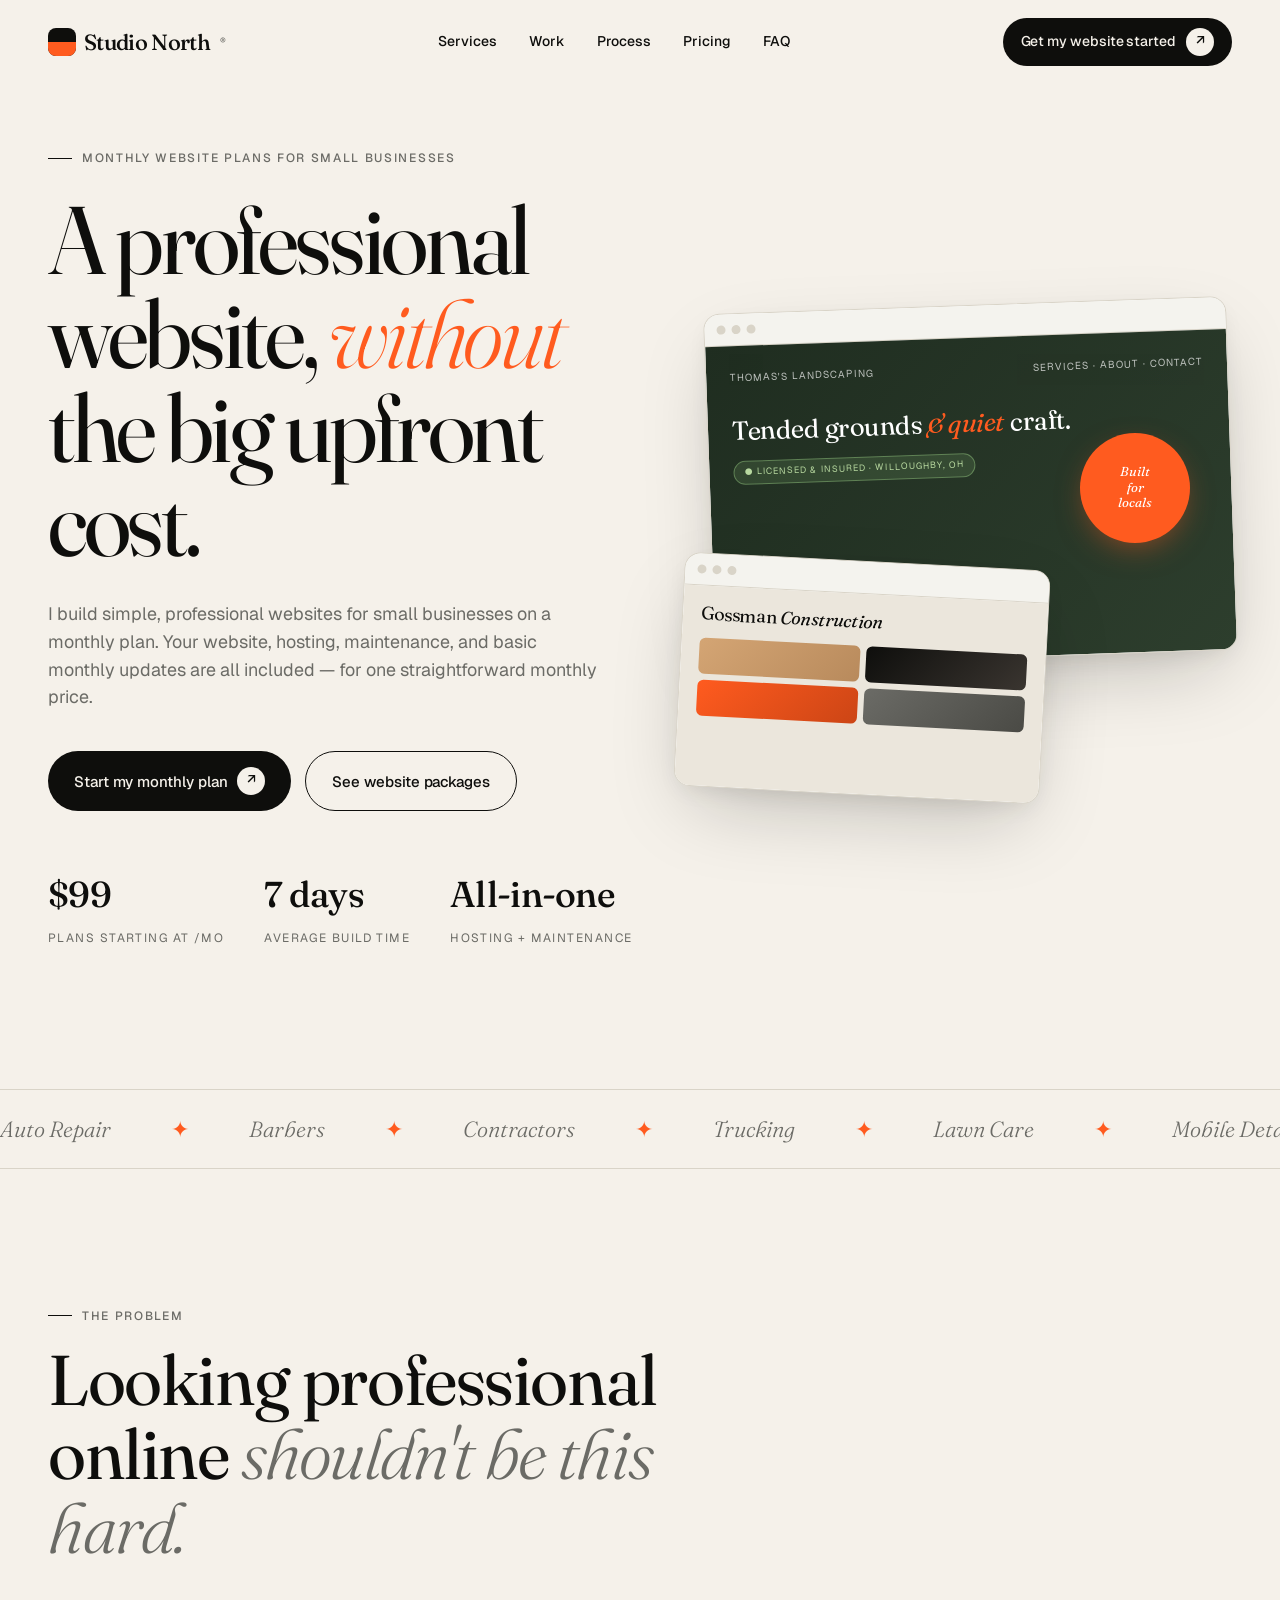
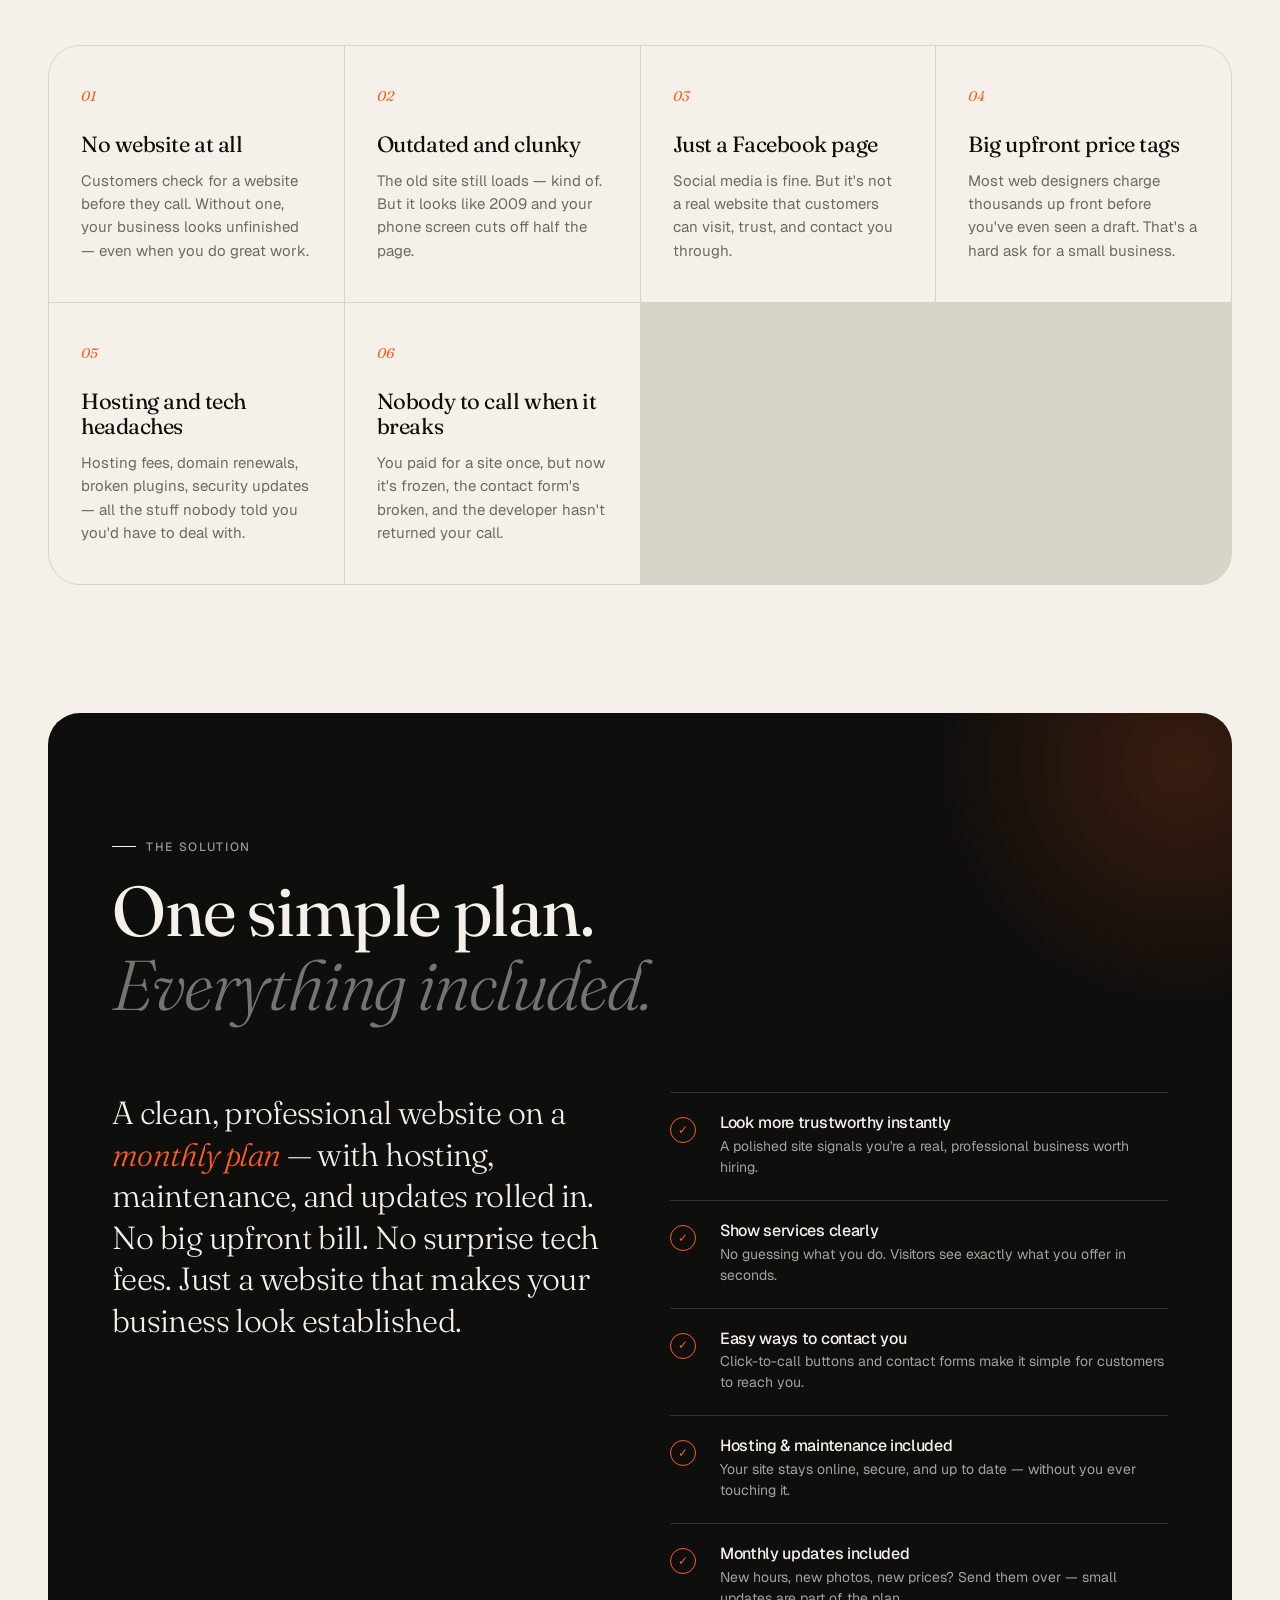
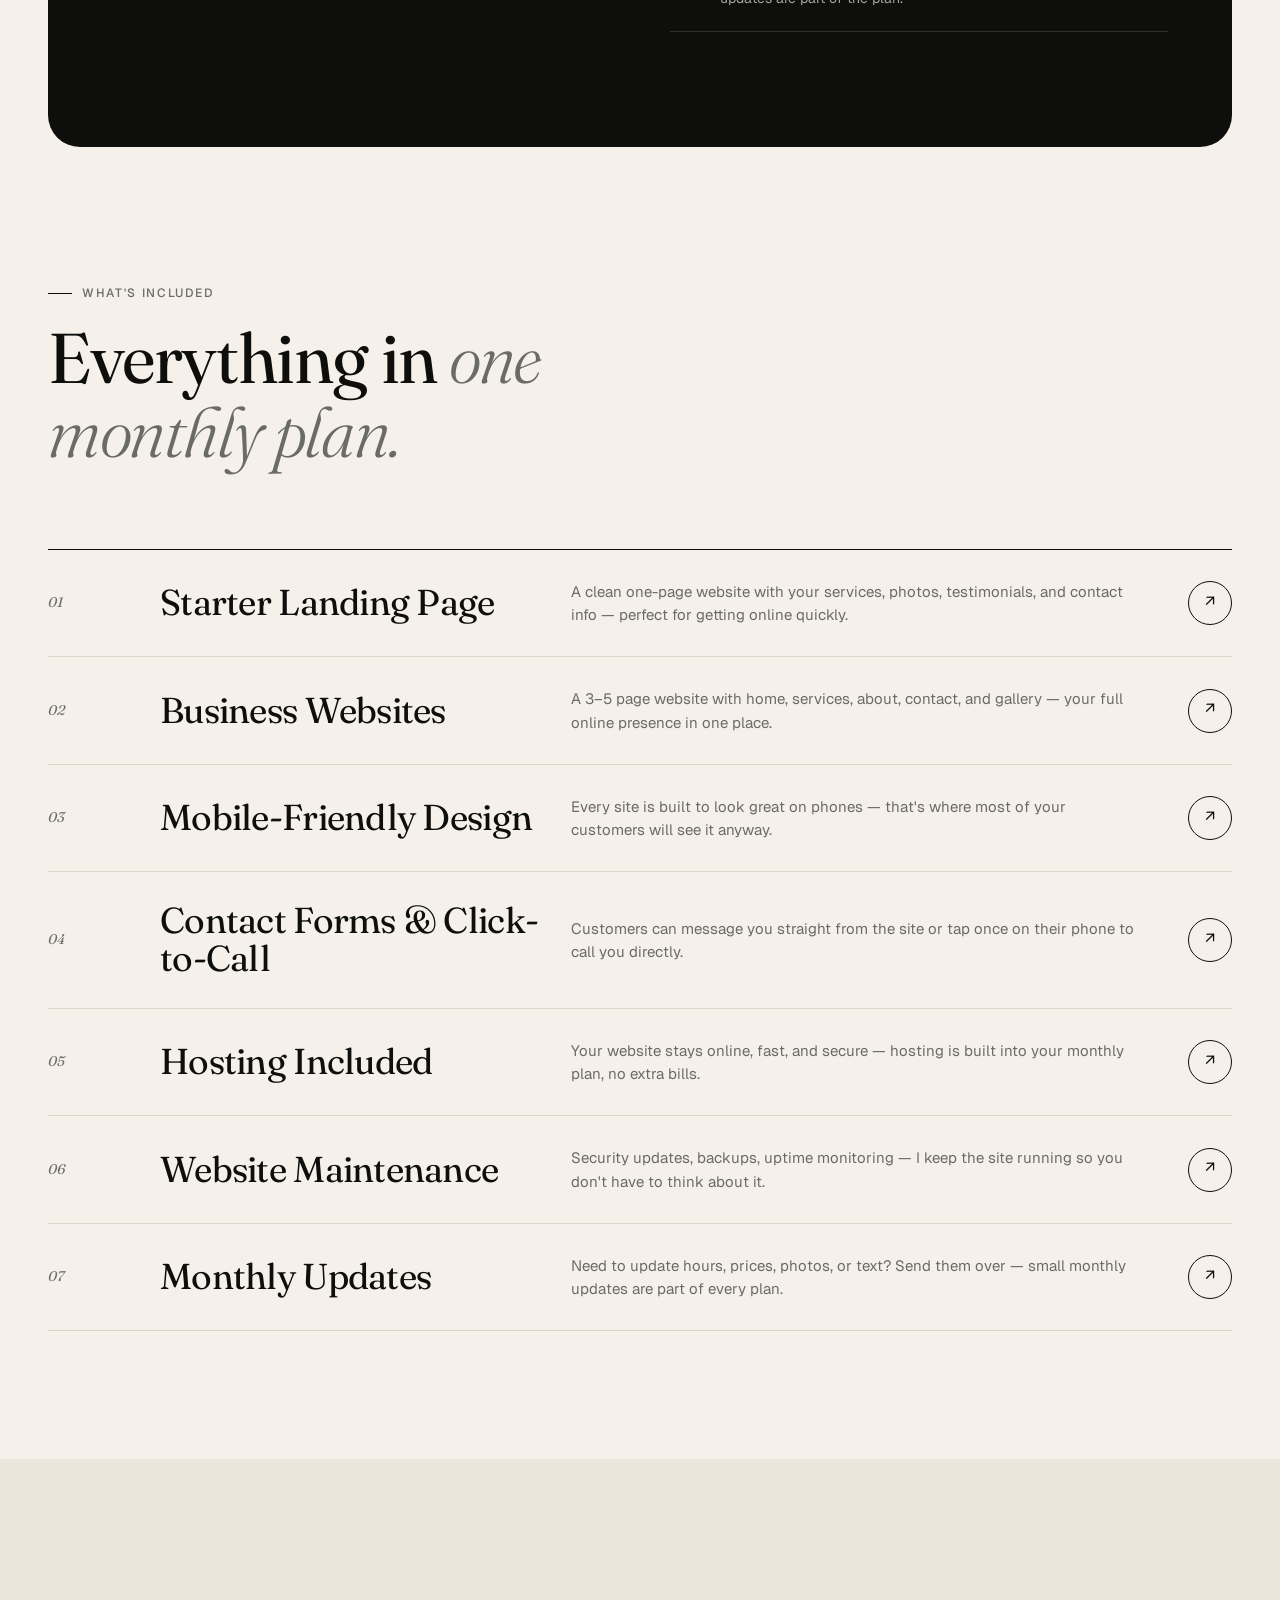
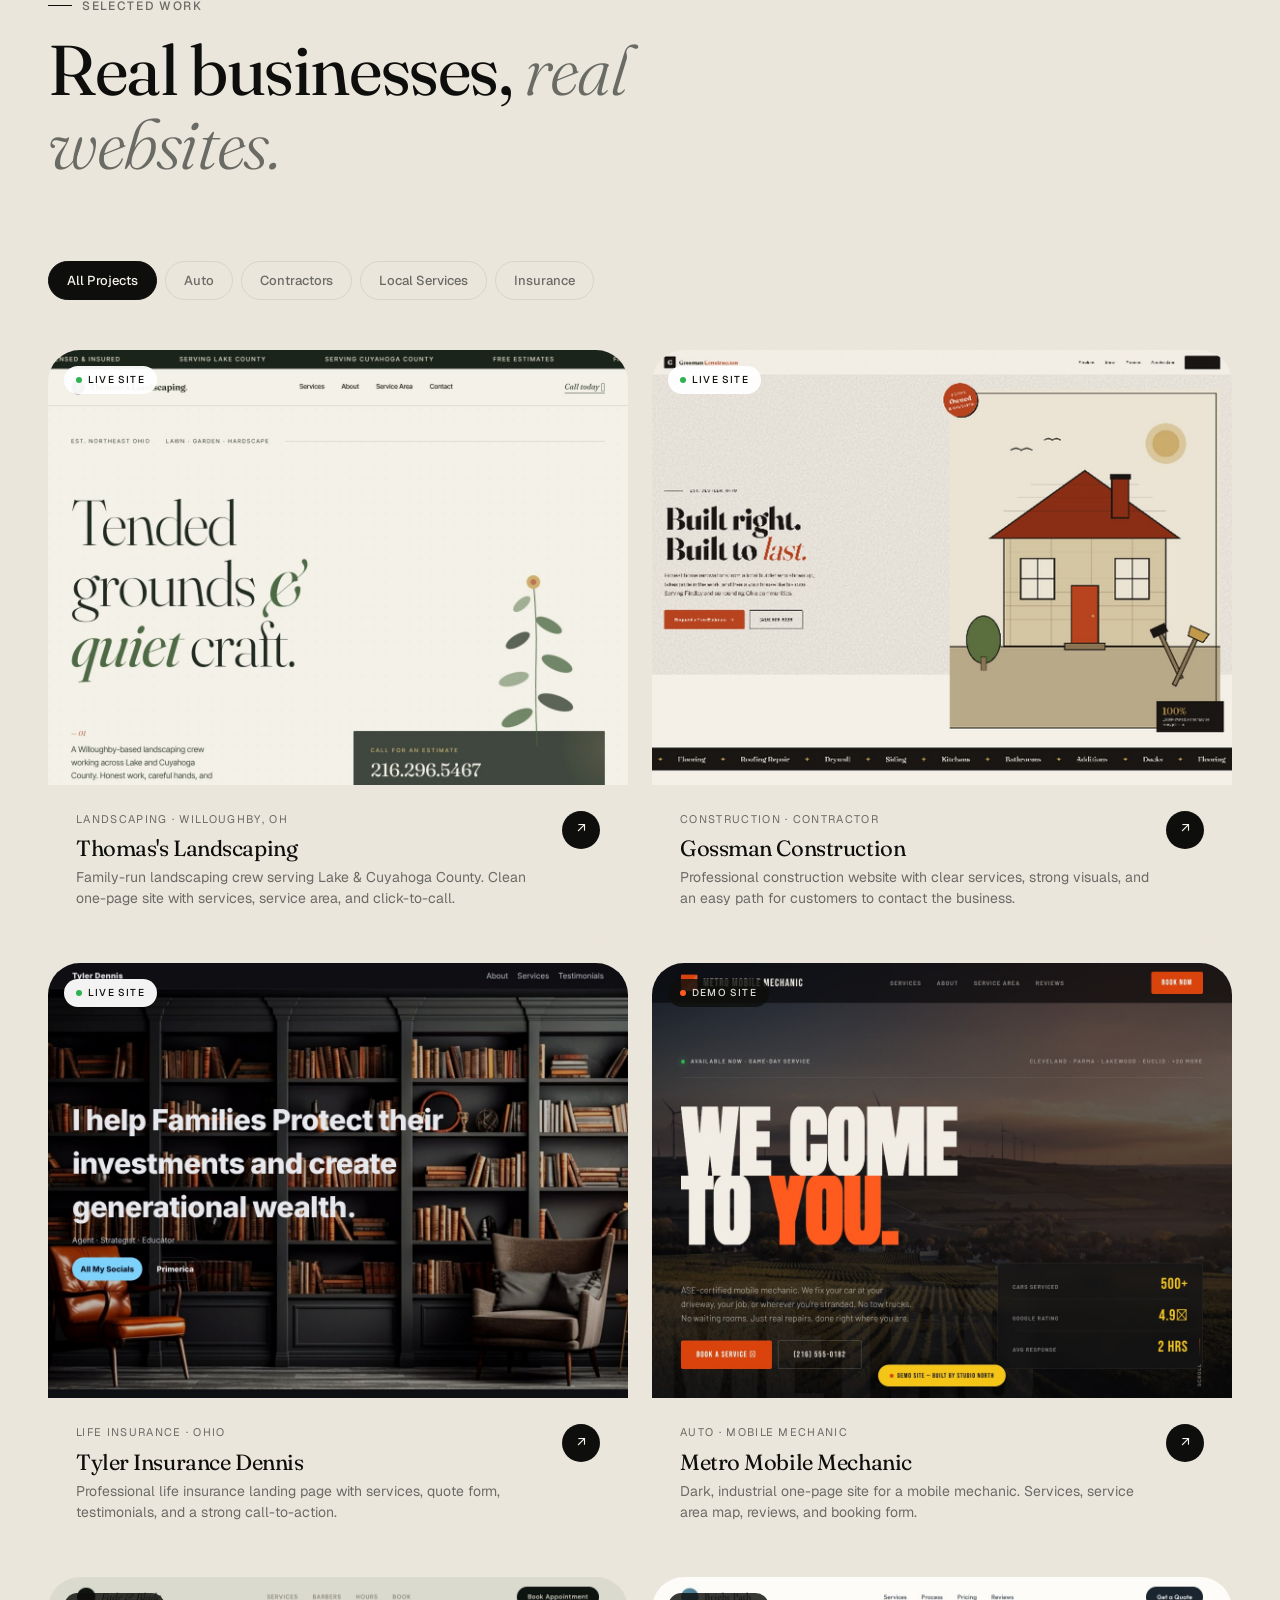
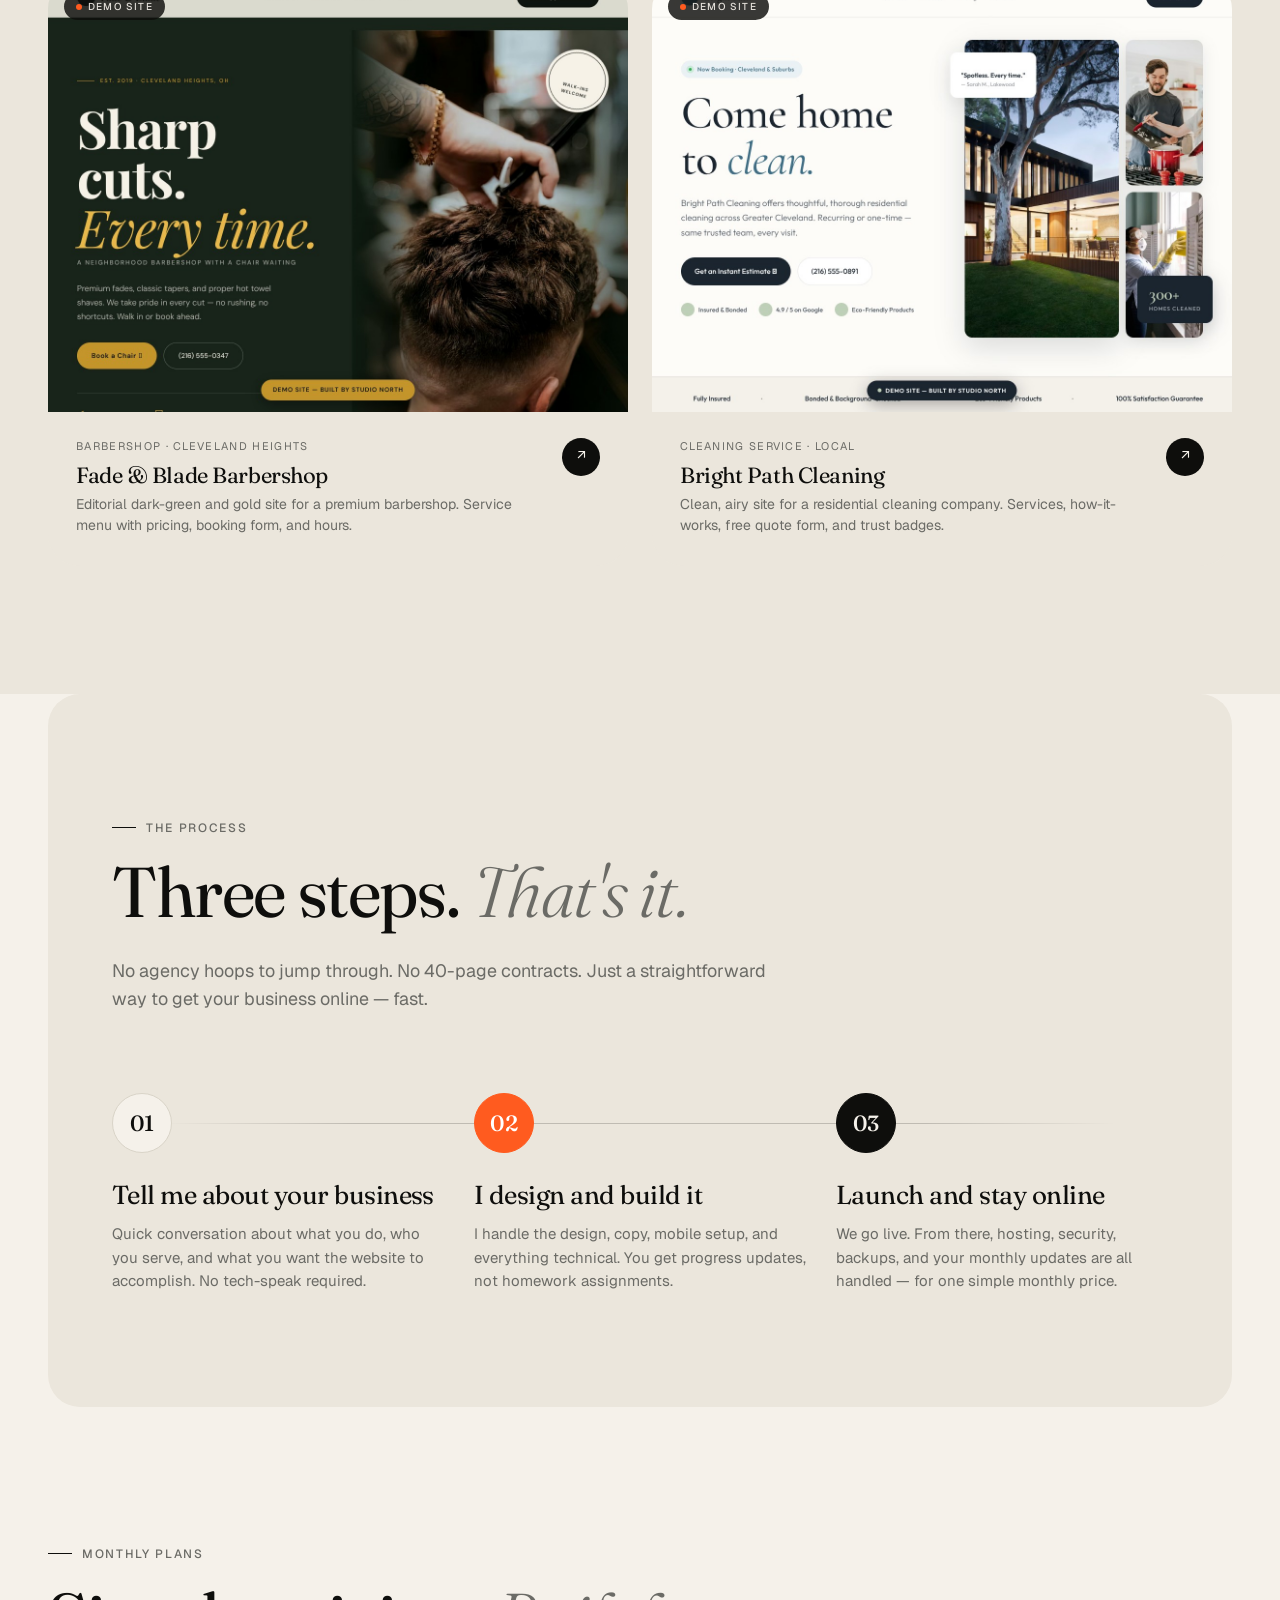
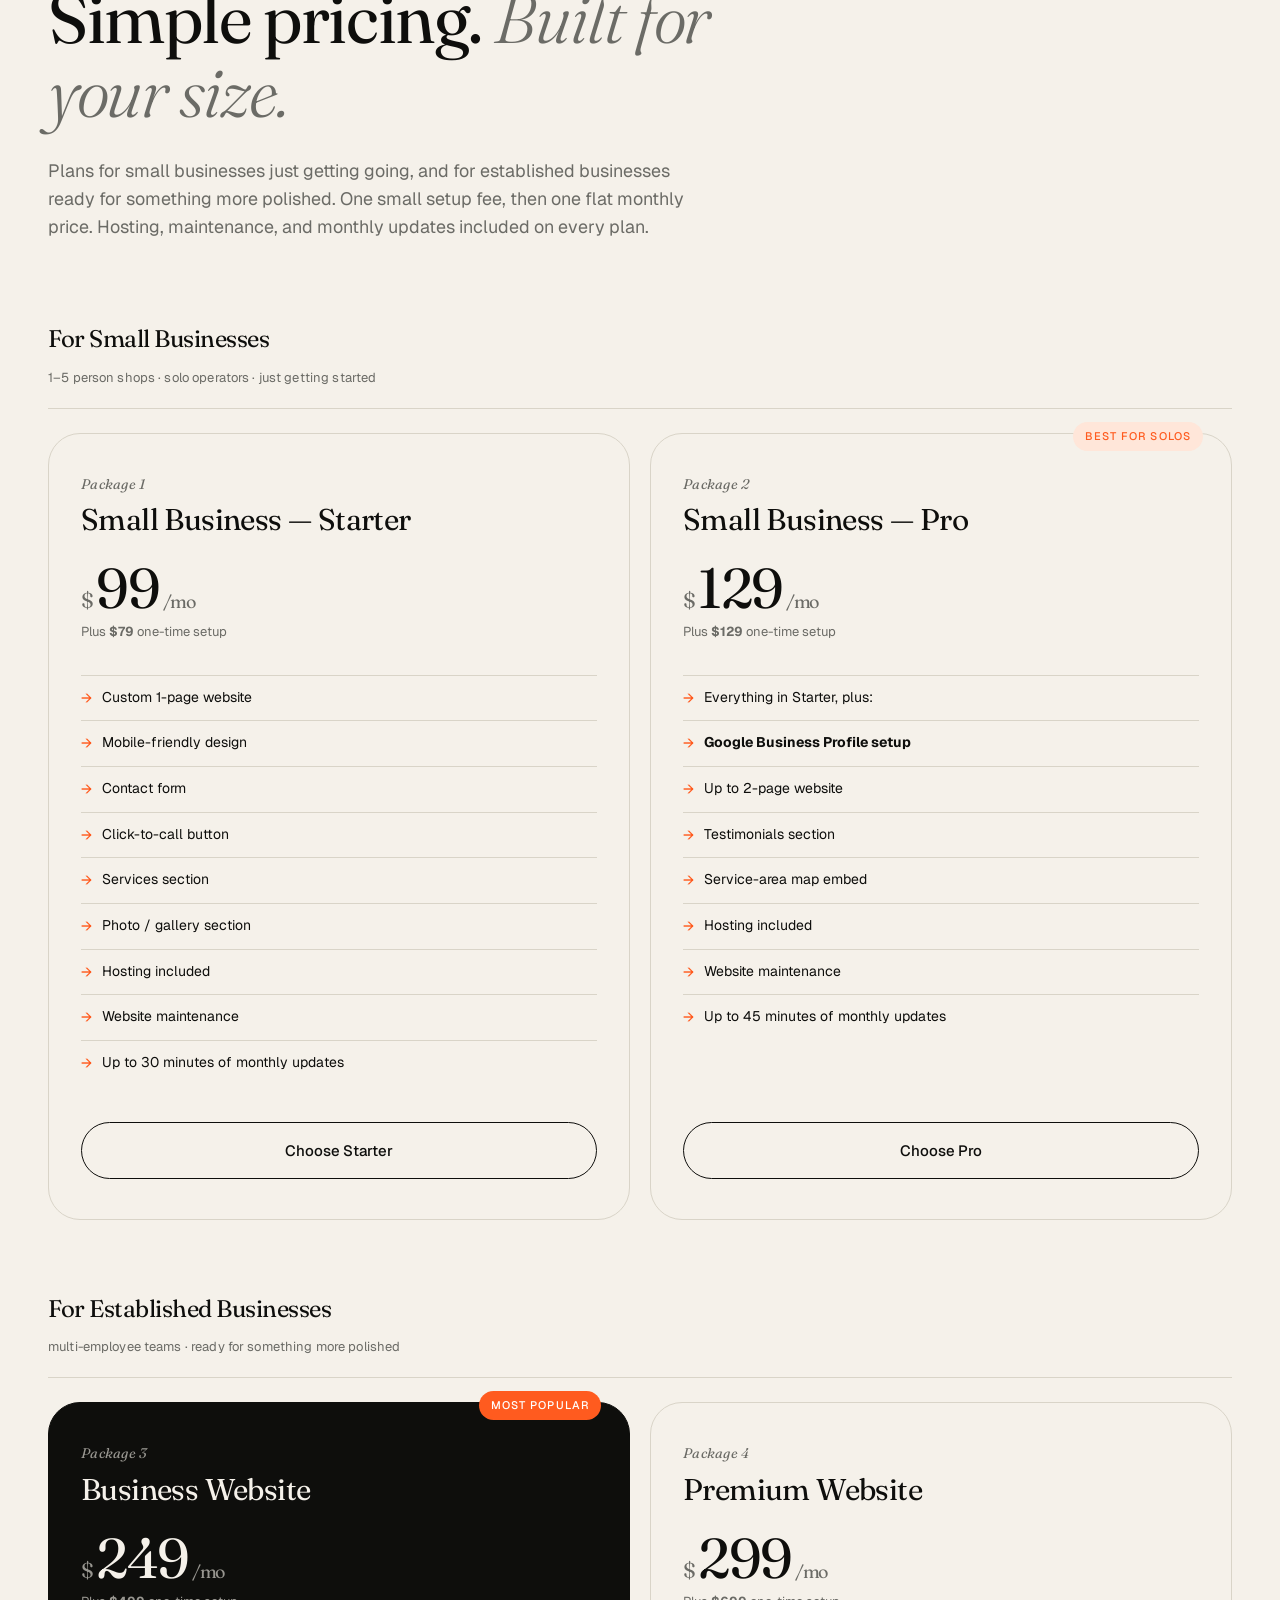
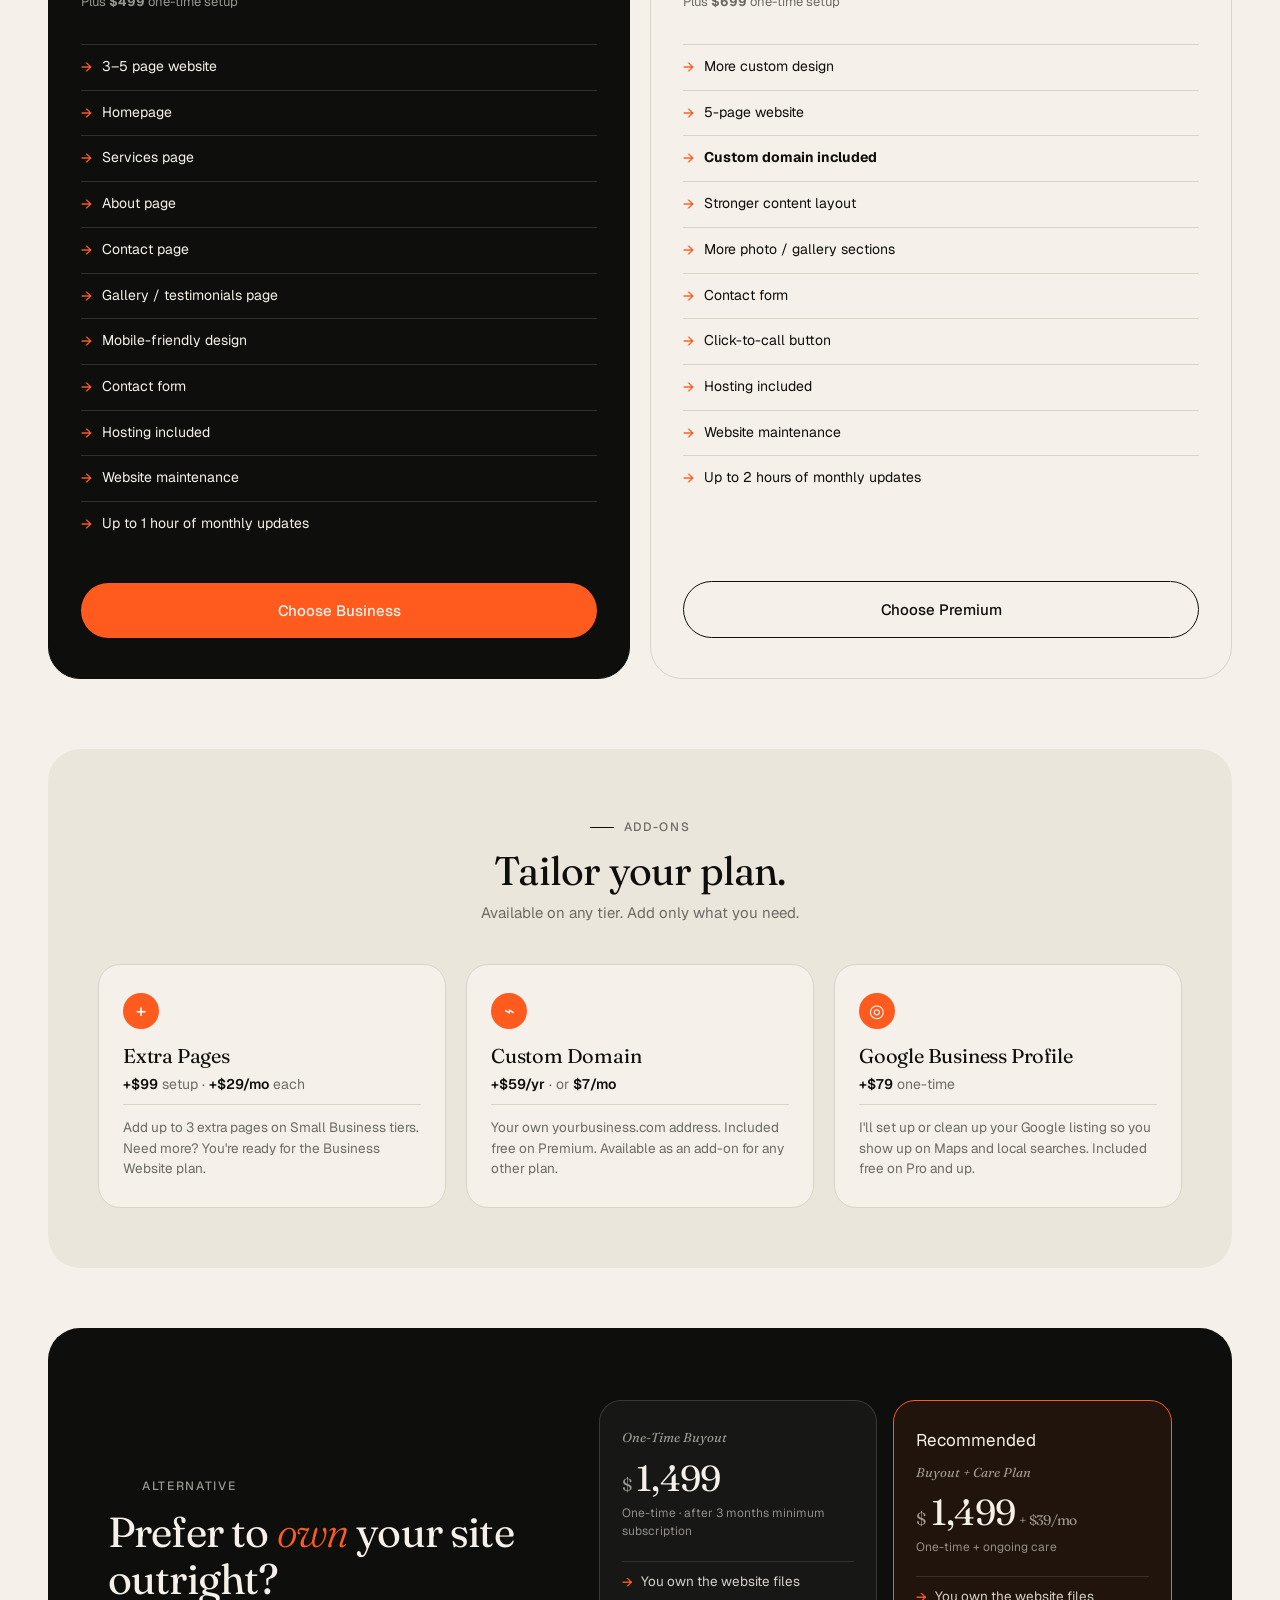
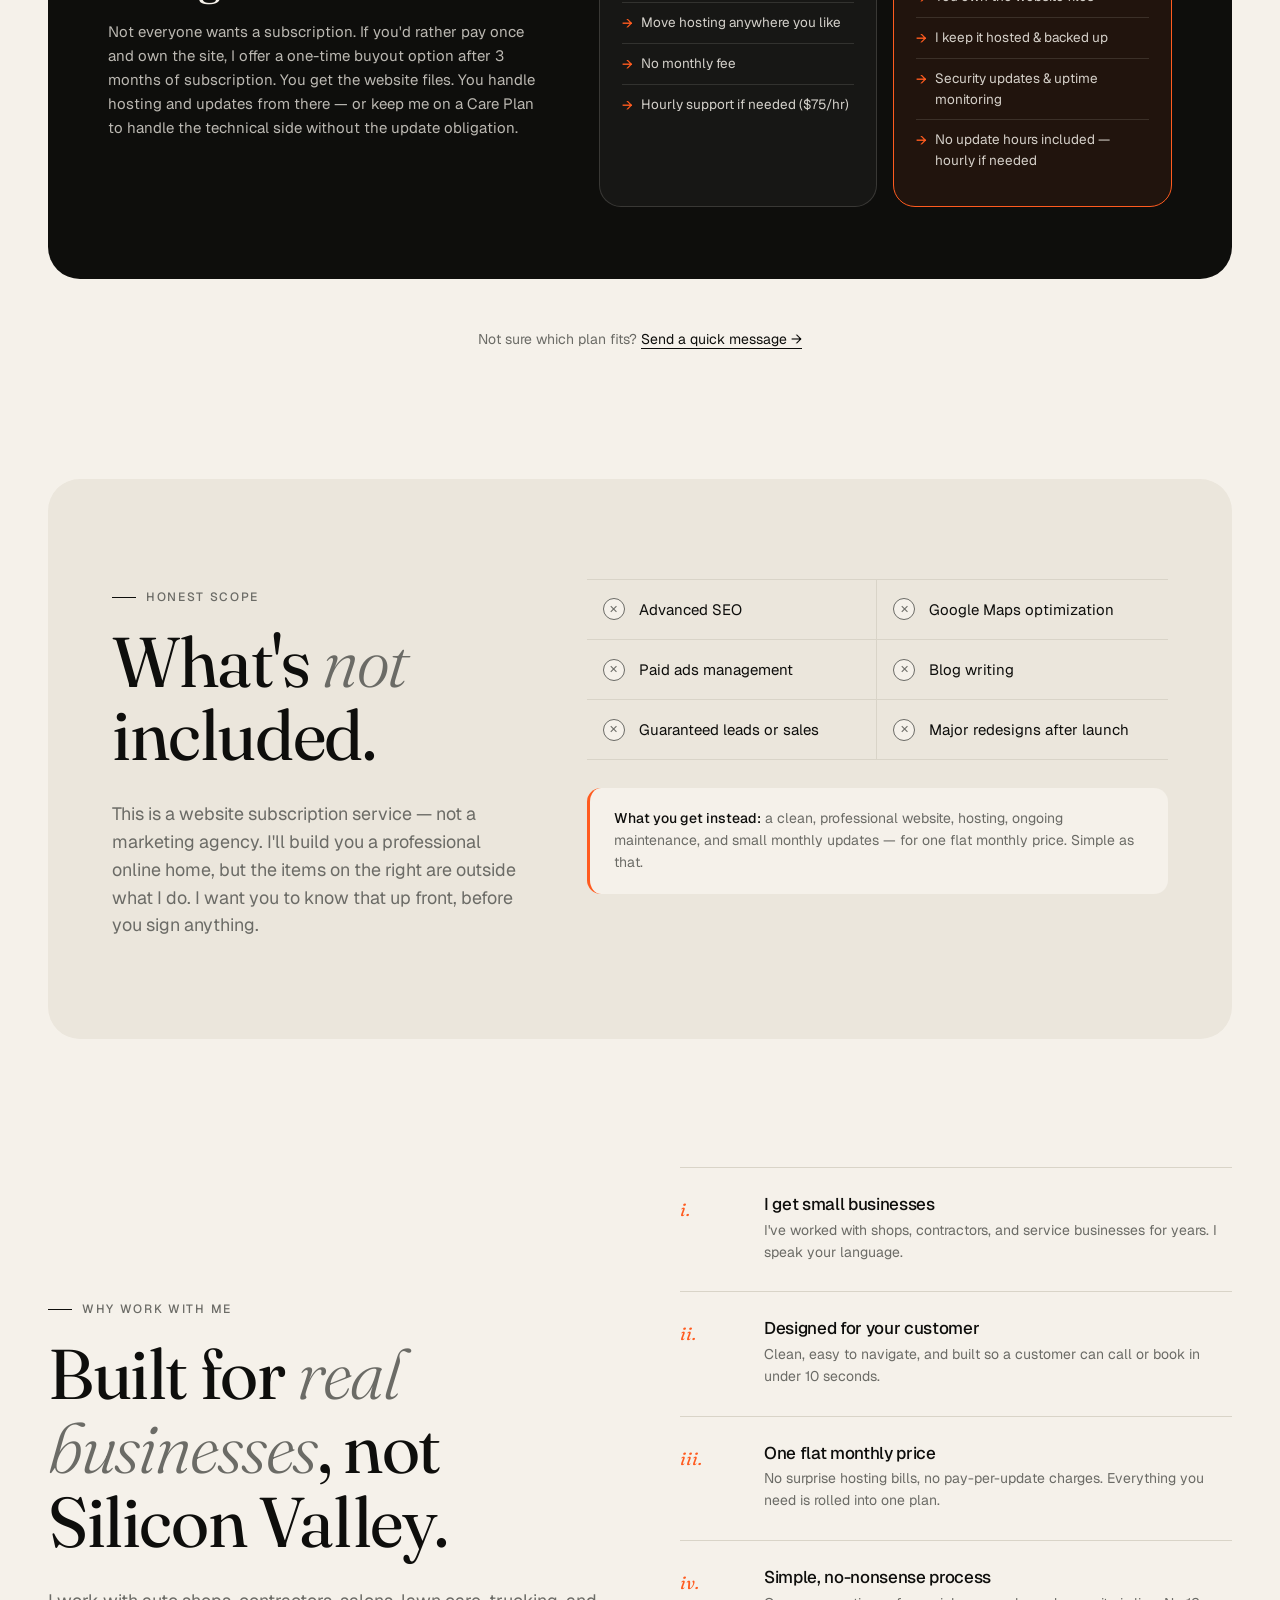
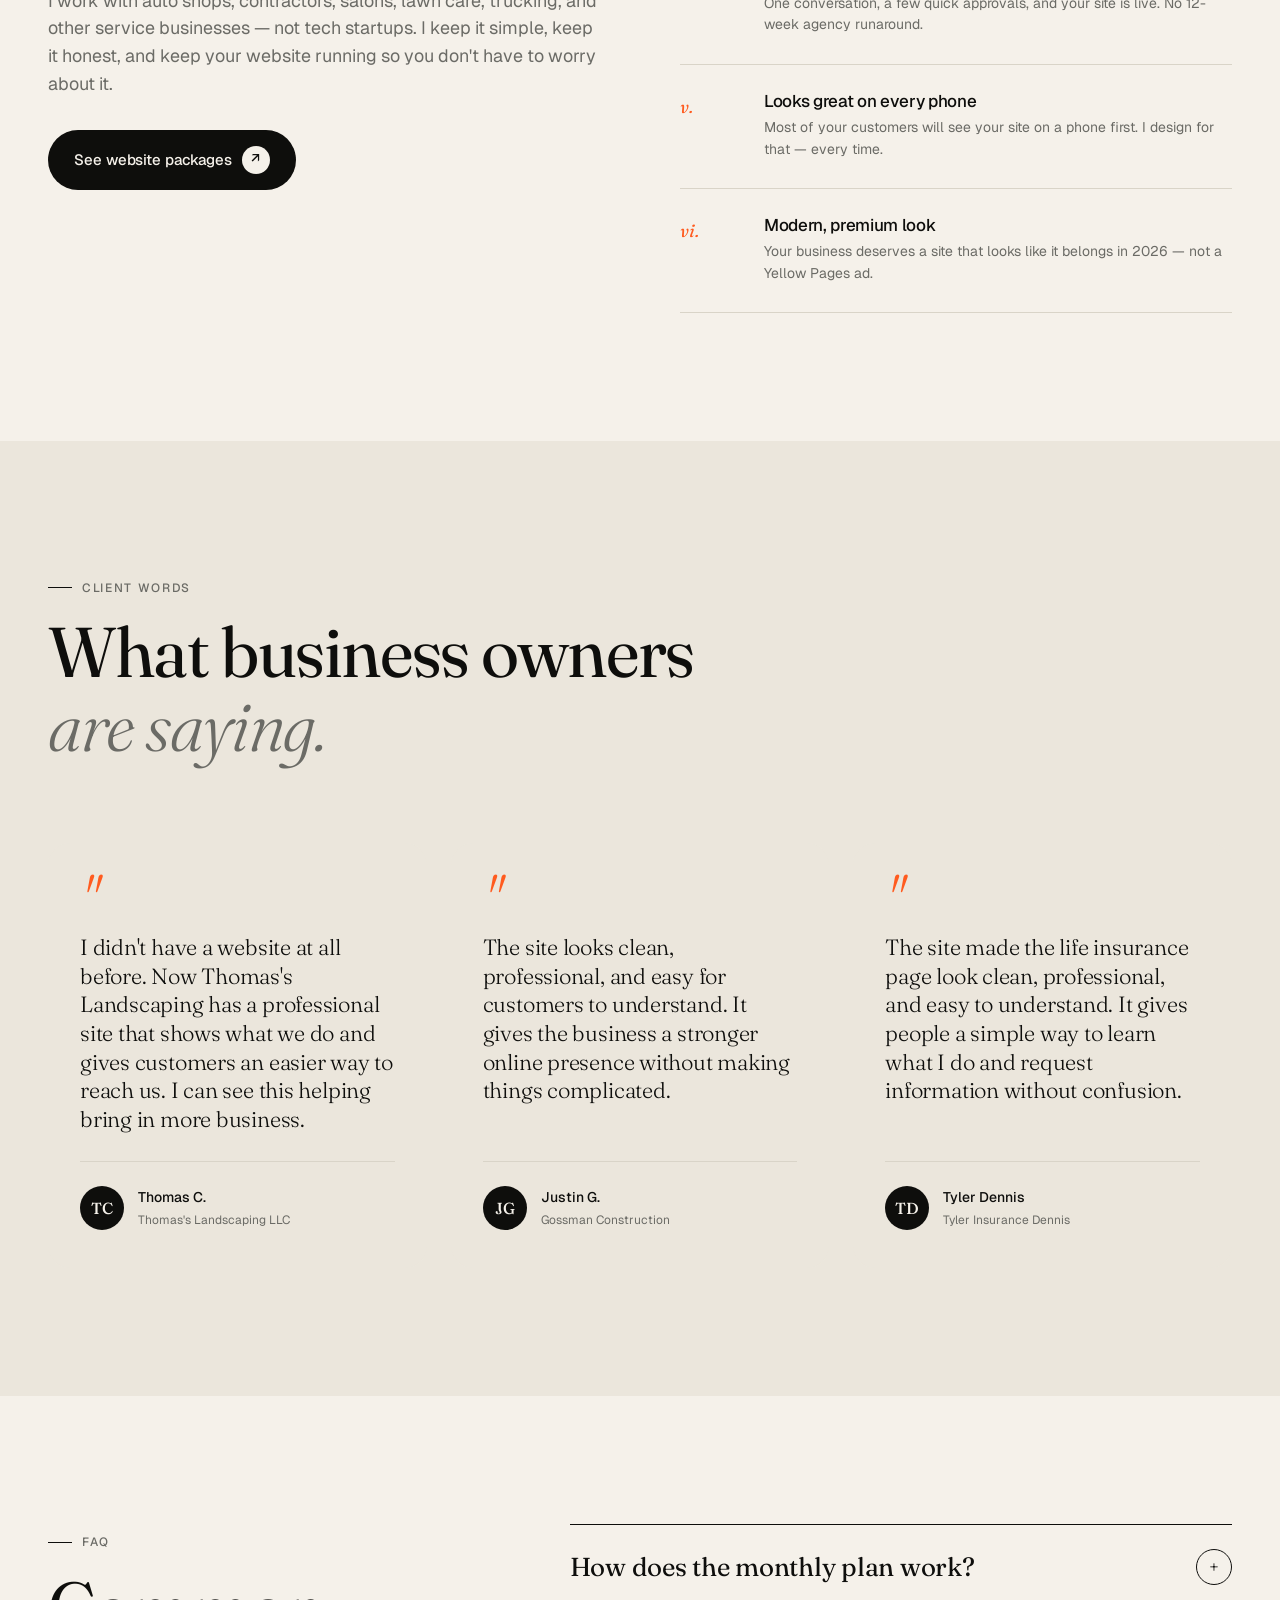
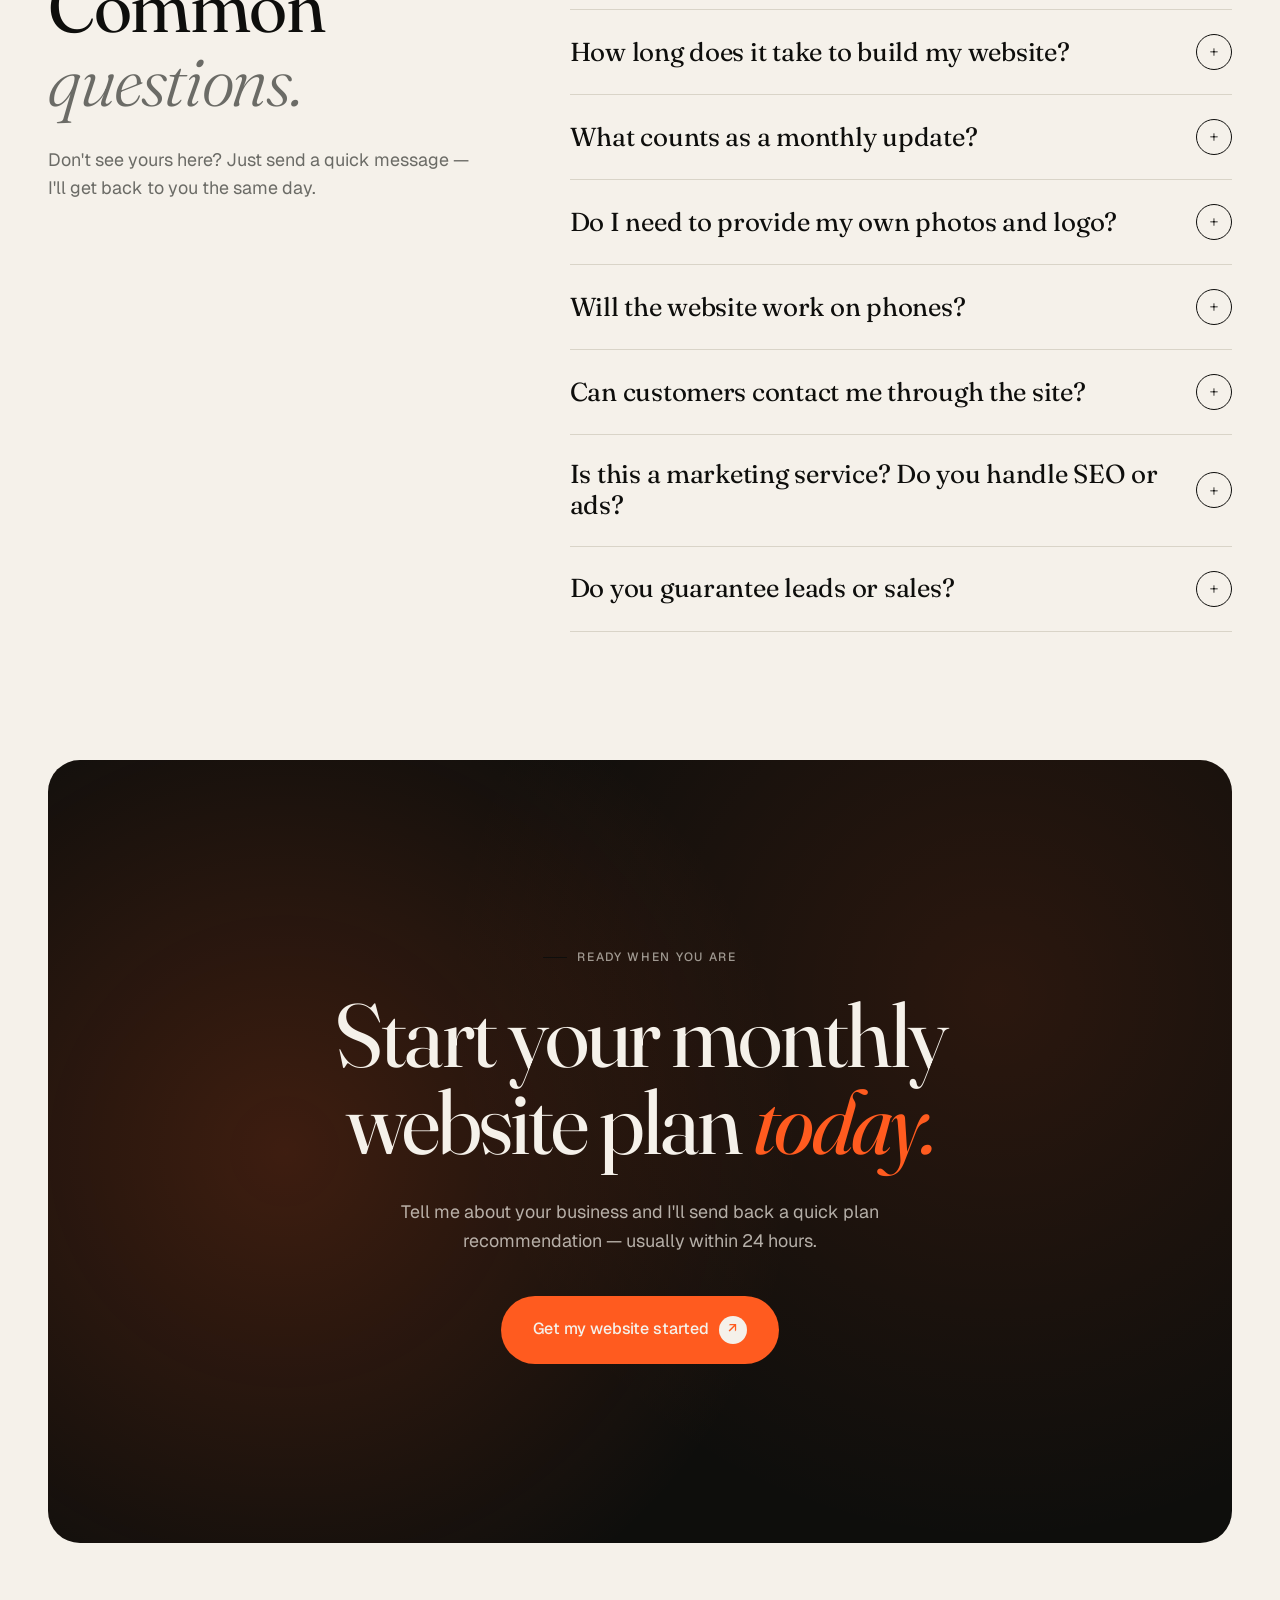
==== index.html @ ecb07280 "Add files via upload" ====
<!DOCTYPE html>
<html lang="en">
<head>
<meta charset="UTF-8" />
<meta name="viewport" content="width=device-width, initial-scale=1.0" />
<title>Studio North — Monthly Website Plans for Small Businesses</title>
<meta name="description" content="Professional websites for small businesses without the big upfront cost. Your website, hosting, maintenance, and monthly updates included in one simple monthly plan." />
     <meta property="og:image" content="og-image.png" />

<!-- ============================================
     EDIT THESE: Fonts loaded from Google Fonts
     Display: Fraunces (editorial, premium feel)
     Body: Geist (clean, modern, readable)
     ============================================ -->
<link rel="preconnect" href="https://fonts.googleapis.com">
<link rel="preconnect" href="https://fonts.gstatic.com" crossorigin>
<link href="https://fonts.googleapis.com/css2?family=Fraunces:ital,opsz,wght@0,9..144,300..900;1,9..144,300..900&family=Geist:wght@300;400;500;600;700&display=swap" rel="stylesheet">

<link rel="stylesheet" href="style.css">
</head>
<body>

<!-- ==============================================================
     NAVIGATION
     EDIT: Brand name in .logo, links to navigate to sections
     ============================================================== -->
<nav class="nav" id="nav">
  <a href="#" class="logo">
    <span class="logo-mark"></span>
    Studio North<sup style="font-family:var(--body);font-size:9px;color:var(--muted);margin-left:2px;">®</sup>
  </a>
  <div class="nav-links">
    <a href="#services">Services</a>
    <a href="#work">Work</a>
    <a href="#process">Process</a>
    <a href="#pricing">Pricing</a>
    <a href="#faq">FAQ</a>
  </div>
  <a href="#contact" class="btn btn-primary nav-cta">
    Get my website started
    <span class="btn-arrow">↗</span>
  </a>
  <button class="menu-toggle" id="menuToggle" aria-label="Menu" aria-expanded="false">
    <span></span><span></span><span></span>
  </button>
</nav>

<!-- ==============================================================
     MOBILE MENU OVERLAY
     ============================================================== -->
<div class="mobile-menu" id="mobileMenu" aria-hidden="true">
  <div class="mobile-menu-inner">
    <a href="#services" class="mobile-link">Services</a>
    <a href="#work" class="mobile-link">Work</a>
    <a href="#process" class="mobile-link">Process</a>
    <a href="#pricing" class="mobile-link">Pricing</a>
    <a href="#faq" class="mobile-link">FAQ</a>
    <a href="#contact" class="btn btn-primary mobile-cta">
      Get my website started
      <span class="btn-arrow">↗</span>
    </a>
  </div>
</div>

<!-- ==============================================================
     HERO
     EDIT: Headline, subheadline, stats, CTA labels
     ============================================================== -->
<section class="hero">
  <div class="hero-grid">
    <div>
      <span class="eyebrow reveal">Monthly Website Plans for Small Businesses</span>
      <h1 class="hero-headline reveal" style="margin-top:24px;">
        A professional website, <em>without</em> the big upfront cost.
      </h1>
      <p class="hero-sub reveal">
        I build simple, professional websites for small businesses on a monthly plan. Your website, hosting, maintenance, and basic monthly updates are all included — for one straightforward monthly price.
      </p>
      <div class="hero-ctas reveal">
        <a href="#pricing" class="btn btn-primary">
          Start my monthly plan
          <span class="btn-arrow">↗</span>
        </a>
        <a href="#pricing" class="btn btn-secondary">See website packages</a>
      </div>
      <div class="hero-meta reveal">
        <div class="hero-meta-item">
          <span class="num">$99</span>
          <span class="label">Plans starting at /mo</span>
        </div>
        <div class="hero-meta-item">
          <span class="num">7 days</span>
          <span class="label">Average build time</span>
        </div>
        <div class="hero-meta-item">
          <span class="num">All-in-one</span>
          <span class="label">Hosting + maintenance</span>
        </div>
      </div>
    </div>

    <div class="hero-visual reveal">
      <!-- Layered browser mockups -->
      <div class="mockup mockup-1">
        <div class="mockup-bar"><span></span><span></span><span></span></div>
        <div class="mockup-content-1">
          <div class="ms-nav"><span>Thomas's Landscaping</span><span>Services · About · Contact</span></div>
          <h3>Tended grounds <em>&amp; quiet</em> craft.</h3>
          <span class="ms-tag">● Licensed &amp; Insured · Willoughby, OH</span>
          <div class="ms-cta">Call today →</div>
        </div>
      </div>
      <div class="mockup mockup-2">
        <div class="mockup-bar"><span></span><span></span><span></span></div>
        <div class="mockup-content-2">
          <h4>Gossman <em>Construction</em></h4>
          <div class="ms-grid"><div></div><div></div><div></div><div></div></div>
        </div>
      </div>
      <!-- Floating accent badge -->
      <div class="hero-sticker">Built<br>for<br>locals</div>
    </div>
  </div>
</section>

<!-- ==============================================================
     MARQUEE — running ticker of business types served
     ============================================================== -->
<div class="marquee">
  <div class="marquee-track">
    <span class="marquee-item">Auto Repair</span>
    <span class="marquee-item">Barbers</span>
    <span class="marquee-item">Contractors</span>
    <span class="marquee-item">Trucking</span>
    <span class="marquee-item">Lawn Care</span>
    <span class="marquee-item">Mobile Detailing</span>
    <span class="marquee-item">Cleaning Services</span>
    <span class="marquee-item">Restaurants</span>
    <!-- Duplicate for seamless loop -->
    <span class="marquee-item">Auto Repair</span>
    <span class="marquee-item">Barbers</span>
    <span class="marquee-item">Contractors</span>
    <span class="marquee-item">Trucking</span>
    <span class="marquee-item">Lawn Care</span>
    <span class="marquee-item">Mobile Detailing</span>
    <span class="marquee-item">Cleaning Services</span>
    <span class="marquee-item">Restaurants</span>
  </div>
</div>

<!-- ==============================================================
     PROBLEM SECTION
     EDIT: Card headlines and descriptions
     ============================================================== -->
<section class="problem">
  <div class="container">
    <div class="section-header reveal">
      <span class="eyebrow">The Problem</span>
      <h2 class="section-title">Looking professional online <em>shouldn't be this hard.</em></h2>
    </div>

    <div class="problem-grid reveal-stagger">
      <div class="problem-card">
        <span class="num">01</span>
        <h3>No website at all</h3>
        <p>Customers check for a website before they call. Without one, your business looks unfinished — even when you do great work.</p>
      </div>
      <div class="problem-card">
        <span class="num">02</span>
        <h3>Outdated and clunky</h3>
        <p>The old site still loads — kind of. But it looks like 2009 and your phone screen cuts off half the page.</p>
      </div>
      <div class="problem-card">
        <span class="num">03</span>
        <h3>Just a Facebook page</h3>
        <p>Social media is fine. But it's not a real website that customers can visit, trust, and contact you through.</p>
      </div>
      <div class="problem-card">
        <span class="num">04</span>
        <h3>Big upfront price tags</h3>
        <p>Most web designers charge thousands up front before you've even seen a draft. That's a hard ask for a small business.</p>
      </div>
      <div class="problem-card">
        <span class="num">05</span>
        <h3>Hosting and tech headaches</h3>
        <p>Hosting fees, domain renewals, broken plugins, security updates — all the stuff nobody told you you'd have to deal with.</p>
      </div>
      <div class="problem-card">
        <span class="num">06</span>
        <h3>Nobody to call when it breaks</h3>
        <p>You paid for a site once, but now it's frozen, the contact form's broken, and the developer hasn't returned your call.</p>
      </div>
    </div>
  </div>
</section>

<!-- ==============================================================
     SOLUTION SECTION (dark)
     EDIT: Lead paragraph, list items
     ============================================================== -->
<section style="padding:0;">
  <div class="solution reveal">
    <div style="max-width:var(--max);margin:0 auto;">
      <span class="eyebrow">The Solution</span>
      <h2 class="section-title">One simple plan. <em>Everything included.</em></h2>

      <div class="solution-grid">
        <p class="solution-lead">
          A clean, professional website on a <em>monthly plan</em> — with hosting, maintenance, and updates rolled in. No big upfront bill. No surprise tech fees. Just a website that makes your business look established.
        </p>
        <div class="solution-list">
          <div class="solution-item">
            <div class="check">✓</div>
            <div>
              <h4>Look more trustworthy instantly</h4>
              <p>A polished site signals you're a real, professional business worth hiring.</p>
            </div>
          </div>
          <div class="solution-item">
            <div class="check">✓</div>
            <div>
              <h4>Show services clearly</h4>
              <p>No guessing what you do. Visitors see exactly what you offer in seconds.</p>
            </div>
          </div>
          <div class="solution-item">
            <div class="check">✓</div>
            <div>
              <h4>Easy ways to contact you</h4>
              <p>Click-to-call buttons and contact forms make it simple for customers to reach you.</p>
            </div>
          </div>
          <div class="solution-item">
            <div class="check">✓</div>
            <div>
              <h4>Hosting & maintenance included</h4>
              <p>Your site stays online, secure, and up to date — without you ever touching it.</p>
            </div>
          </div>
          <div class="solution-item">
            <div class="check">✓</div>
            <div>
              <h4>Monthly updates included</h4>
              <p>New hours, new photos, new prices? Send them over — small updates are part of the plan.</p>
            </div>
          </div>
        </div>
      </div>
    </div>
  </div>
</section>

<!-- ==============================================================
     SERVICES SECTION
     EDIT: Service rows — name, description
     ============================================================== -->
<section id="services">
  <div class="container">
    <div class="section-header reveal">
      <span class="eyebrow">What's Included</span>
      <h2 class="section-title">Everything in <em>one monthly plan.</em></h2>
    </div>

    <div class="services-list reveal-stagger">
      <div class="service-row">
        <span class="service-num">01</span>
        <span class="service-name">Starter Landing Page</span>
        <span class="service-desc">A clean one-page website with your services, photos, testimonials, and contact info — perfect for getting online quickly.</span>
        <span class="service-arrow">↗</span>
      </div>
      <div class="service-row">
        <span class="service-num">02</span>
        <span class="service-name">Business Websites</span>
        <span class="service-desc">A 3–5 page website with home, services, about, contact, and gallery — your full online presence in one place.</span>
        <span class="service-arrow">↗</span>
      </div>
      <div class="service-row">
        <span class="service-num">03</span>
        <span class="service-name">Mobile-Friendly Design</span>
        <span class="service-desc">Every site is built to look great on phones — that's where most of your customers will see it anyway.</span>
        <span class="service-arrow">↗</span>
      </div>
      <div class="service-row">
        <span class="service-num">04</span>
        <span class="service-name">Contact Forms & Click-to-Call</span>
        <span class="service-desc">Customers can message you straight from the site or tap once on their phone to call you directly.</span>
        <span class="service-arrow">↗</span>
      </div>
      <div class="service-row">
        <span class="service-num">05</span>
        <span class="service-name">Hosting Included</span>
        <span class="service-desc">Your website stays online, fast, and secure — hosting is built into your monthly plan, no extra bills.</span>
        <span class="service-arrow">↗</span>
      </div>
      <div class="service-row">
        <span class="service-num">06</span>
        <span class="service-name">Website Maintenance</span>
        <span class="service-desc">Security updates, backups, uptime monitoring — I keep the site running so you don't have to think about it.</span>
        <span class="service-arrow">↗</span>
      </div>
      <div class="service-row">
        <span class="service-num">07</span>
        <span class="service-name">Monthly Updates</span>
        <span class="service-desc">Need to update hours, prices, photos, or text? Send them over — small monthly updates are part of every plan.</span>
        <span class="service-arrow">↗</span>
      </div>
    </div>
  </div>
</section>

<!-- ==============================================================
     PORTFOLIO SECTION
     EDIT: Portfolio cards — change category, name, industry, description
     Filtering uses data-category attribute
     ============================================================== -->
<section id="work" style="background:var(--paper-2);">
  <div class="container">
    <div class="section-header reveal">
      <span class="eyebrow">Selected Work</span>
      <h2 class="section-title">Real businesses, <em>real websites.</em></h2>
    </div>

    <div class="portfolio-filters reveal">
      <button class="filter-btn active" data-filter="all">All Projects</button>
      <button class="filter-btn" data-filter="auto">Auto</button>
      <button class="filter-btn" data-filter="contractor">Contractors</button>
      <button class="filter-btn" data-filter="local">Local Services</button>
      <button class="filter-btn" data-filter="insurance">Insurance</button>
    </div>

    <div class="portfolio-grid">
      <!-- PORTFOLIO CARD 1 — REAL CLIENT: Thomas's Landscaping -->
      <article class="portfolio-card reveal" data-category="local">
        <div class="portfolio-img">
          <span class="portfolio-live-badge">Live Site</span>
          <img class="portfolio-screenshot"
               src="thomas-landscaping-thumbnail.jpg"
               alt="Screenshot of Thomas's Landscaping LLC website"
               loading="lazy" />
        </div>
        <div class="portfolio-info">
          <div>
            <span class="portfolio-tag">Landscaping · Willoughby, OH</span>
            <h3 class="portfolio-title">Thomas's Landscaping</h3>
            <p class="portfolio-desc">Family-run landscaping crew serving Lake &amp; Cuyahoga County. Clean one-page site with services, service area, and click-to-call.</p>
          </div>
          <a href="https://tylerslandingpages.github.io/Thomas-s-Landscaping-LLC/" target="_blank" rel="noopener" class="portfolio-view" aria-label="View live site">↗</a>
        </div>
      </article>

      <!-- PORTFOLIO CARD 2 — REAL CLIENT: Gossman Construction -->
      <article class="portfolio-card reveal" data-category="contractor">
        <div class="portfolio-img">
          <span class="portfolio-live-badge">Live Site</span>
          <img class="portfolio-screenshot"
               src="gossman-construction-thumbnail.jpg"
               alt="Screenshot of Gossman Construction website"
               loading="lazy" />
        </div>
        <div class="portfolio-info">
          <div>
            <span class="portfolio-tag">Construction · Contractor</span>
            <h3 class="portfolio-title">Gossman Construction</h3>
            <p class="portfolio-desc">Professional construction website with clear services, strong visuals, and an easy path for customers to contact the business.</p>
          </div>
          <a href="https://tylerslandingpages.github.io/Gossman-Construction-/" target="_blank" rel="noopener" class="portfolio-view" aria-label="View live site">↗</a>
        </div>
      </article>

      <!-- PORTFOLIO CARD 3 — REAL CLIENT: Tyler Insurance Dennis -->
      <article class="portfolio-card reveal" data-category="insurance">
        <div class="portfolio-img">
          <span class="portfolio-live-badge">Live Site</span>
          <img class="portfolio-screenshot"
               src="tyler-insurance-dennis-thumbnail.jpg"
               alt="Screenshot of Tyler Insurance Dennis website"
               loading="lazy" />
        </div>
        <div class="portfolio-info">
          <div>
            <span class="portfolio-tag">Life Insurance · Ohio</span>
            <h3 class="portfolio-title">Tyler Insurance Dennis</h3>
            <p class="portfolio-desc">Professional life insurance landing page with services, quote form, testimonials, and a strong call-to-action.</p>
          </div>
          <a href="https://boomycoder.github.io/TylerInsuranceDennis/" target="_blank" rel="noopener" class="portfolio-view" aria-label="View live site">↗</a>
        </div>
      </article>

      <!-- PORTFOLIO CARD 4 — DEMO: Metro Mobile Mechanic -->
      <article class="portfolio-card reveal" data-category="auto">
        <div class="portfolio-img">
          <span class="portfolio-live-badge portfolio-live-badge--demo">Demo Site</span>
          <img class="portfolio-screenshot"
               src="metro-mobile-thumbnail.jpg"
               alt="Screenshot of Metro Mobile Mechanic demo site"
               loading="lazy" />
        </div>
        <div class="portfolio-info">
          <div>
            <span class="portfolio-tag">Auto · Mobile Mechanic</span>
            <h3 class="portfolio-title">Metro Mobile Mechanic</h3>
            <p class="portfolio-desc">Dark, industrial one-page site for a mobile mechanic. Services, service area map, reviews, and booking form.</p>
          </div>
          <a href="metro-mobile-mechanic.html" target="_blank" rel="noopener" class="portfolio-view" aria-label="View demo site">↗</a>
        </div>
      </article>

      <!-- PORTFOLIO CARD 5 — DEMO: Fade & Blade Barbershop -->
      <article class="portfolio-card reveal" data-category="local">
        <div class="portfolio-img">
          <span class="portfolio-live-badge portfolio-live-badge--demo">Demo Site</span>
          <img class="portfolio-screenshot"
               src="fade-and-blade-thumbnail.jpg"
               alt="Screenshot of Fade &amp; Blade Barbershop demo site"
               loading="lazy" />
        </div>
        <div class="portfolio-info">
          <div>
            <span class="portfolio-tag">Barbershop · Cleveland Heights</span>
            <h3 class="portfolio-title">Fade &amp; Blade Barbershop</h3>
            <p class="portfolio-desc">Editorial dark-green and gold site for a premium barbershop. Service menu with pricing, booking form, and hours.</p>
          </div>
          <a href="fade-and-blade-barbershop.html" target="_blank" rel="noopener" class="portfolio-view" aria-label="View demo site">↗</a>
        </div>
      </article>

      <!-- PORTFOLIO CARD 6 — DEMO: Bright Path Cleaning -->
      <article class="portfolio-card reveal" data-category="local">
        <div class="portfolio-img">
          <span class="portfolio-live-badge portfolio-live-badge--demo">Demo Site</span>
          <img class="portfolio-screenshot"
               src="bright-path-thumbnail.jpg"
               alt="Screenshot of Bright Path Cleaning demo site"
               loading="lazy" />
        </div>
        <div class="portfolio-info">
          <div>
            <span class="portfolio-tag">Cleaning Service · Local</span>
            <h3 class="portfolio-title">Bright Path Cleaning</h3>
            <p class="portfolio-desc">Clean, airy site for a residential cleaning company. Services, how-it-works, free quote form, and trust badges.</p>
          </div>
          <a href="bright-path-cleaning.html" target="_blank" rel="noopener" class="portfolio-view" aria-label="View demo site">↗</a>
        </div>
      </article>
    </div>
  </div>
</section>

<!-- ==============================================================
     PROCESS SECTION
     EDIT: Step titles and descriptions
     ============================================================== -->
<section id="process" style="padding:0;">
  <div class="process reveal">
    <div style="max-width:var(--max);margin:0 auto;padding:clamp(70px,9vw,120px) clamp(28px,5vw,80px);">
      <div class="section-header" style="margin-bottom:0;">
        <span class="eyebrow">The Process</span>
        <h2 class="section-title">Three steps. <em>That's it.</em></h2>
        <p class="section-intro">No agency hoops to jump through. No 40-page contracts. Just a straightforward way to get your business online — fast.</p>
      </div>

      <div class="process-steps">
        <div class="process-step">
          <div class="process-num">01</div>
          <h3>Tell me about your business</h3>
          <p>Quick conversation about what you do, who you serve, and what you want the website to accomplish. No tech-speak required.</p>
        </div>
        <div class="process-step">
          <div class="process-num">02</div>
          <h3>I design and build it</h3>
          <p>I handle the design, copy, mobile setup, and everything technical. You get progress updates, not homework assignments.</p>
        </div>
        <div class="process-step">
          <div class="process-num">03</div>
          <h3>Launch and stay online</h3>
          <p>We go live. From there, hosting, security, backups, and your monthly updates are all handled — for one simple monthly price.</p>
        </div>
      </div>
    </div>
  </div>
</section>

<!-- ==============================================================
     PRICING SECTION
     EDIT: Package names, prices, billing labels, and feature lists
     PRICES are inside .price-amount → change the number freely
     ============================================================== -->
<section id="pricing">
  <div class="container">
    <div class="section-header reveal">
      <span class="eyebrow">Monthly Plans</span>
      <h2 class="section-title">Simple pricing. <em>Built for your size.</em></h2>
      <p class="section-intro">Plans for small businesses just getting going, and for established businesses ready for something more polished. One small setup fee, then one flat monthly price. Hosting, maintenance, and monthly updates included on every plan.</p>
    </div>

    <!-- ==========================================================
         SMALL BUSINESS TIER GROUP
         ========================================================== -->
    <div class="pricing-group reveal">
      <div class="pricing-group-label">
        <span class="group-line"></span>
        <span class="group-name">For Small Businesses</span>
        <span class="group-sub">1–5 person shops · solo operators · just getting started</span>
      </div>
    </div>

    <div class="pricing-grid pricing-grid-2 reveal-stagger">
      <!-- PACKAGE 1 — SMALL BUSINESS STARTER -->
      <div class="price-card">
        <div class="price-name">Package 1</div>
        <div class="price-tier">Small Business — Starter</div>
        <!-- EDIT PRICE HERE -->
        <div class="price-amount"><span class="currency">$</span>99<span class="currency" style="font-size:18px;">/mo</span></div>
        <div class="price-billing">Plus <strong>$79</strong> one-time setup</div>
        <ul class="price-features">
          <li>Custom 1-page website</li>
          <li>Mobile-friendly design</li>
          <li>Contact form</li>
          <li>Click-to-call button</li>
          <li>Services section</li>
          <li>Photo / gallery section</li>
          <li>Hosting included</li>
          <li>Website maintenance</li>
          <li>Up to 30 minutes of monthly updates</li>
        </ul>
        <a href="#contact" class="btn btn-secondary">Choose Starter</a>
      </div>

      <!-- PACKAGE 2 — SMALL BUSINESS PRO -->
      <div class="price-card">
        <span class="badge badge-soft">Best for Solos</span>
        <div class="price-name">Package 2</div>
        <div class="price-tier">Small Business — Pro</div>
        <!-- EDIT PRICE HERE -->
        <div class="price-amount"><span class="currency">$</span>129<span class="currency" style="font-size:18px;">/mo</span></div>
        <div class="price-billing">Plus <strong>$129</strong> one-time setup</div>
        <ul class="price-features">
          <li>Everything in Starter, plus:</li>
          <li><strong>Google Business Profile setup</strong></li>
          <li>Up to 2-page website</li>
          <li>Testimonials section</li>
          <li>Service-area map embed</li>
          <li>Hosting included</li>
          <li>Website maintenance</li>
          <li>Up to 45 minutes of monthly updates</li>
        </ul>
        <a href="#contact" class="btn btn-secondary">Choose Pro</a>
      </div>
    </div>

    <!-- ==========================================================
         ESTABLISHED BUSINESS TIER GROUP
         ========================================================== -->
    <div class="pricing-group reveal">
      <div class="pricing-group-label">
        <span class="group-line"></span>
        <span class="group-name">For Established Businesses</span>
        <span class="group-sub">multi-employee teams · ready for something more polished</span>
      </div>
    </div>

    <div class="pricing-grid pricing-grid-2 reveal-stagger">
      <!-- PACKAGE 3 — BUSINESS WEBSITE (FEATURED) -->
      <div class="price-card featured">
        <span class="badge">Most Popular</span>
        <div class="price-name">Package 3</div>
        <div class="price-tier">Business Website</div>
        <!-- EDIT PRICE HERE -->
        <div class="price-amount"><span class="currency">$</span>249<span class="currency" style="font-size:18px;">/mo</span></div>
        <div class="price-billing">Plus <strong>$499</strong> one-time setup</div>
        <ul class="price-features">
          <li>3–5 page website</li>
          <li>Homepage</li>
          <li>Services page</li>
          <li>About page</li>
          <li>Contact page</li>
          <li>Gallery / testimonials page</li>
          <li>Mobile-friendly design</li>
          <li>Contact form</li>
          <li>Hosting included</li>
          <li>Website maintenance</li>
          <li>Up to 1 hour of monthly updates</li>
        </ul>
        <a href="#contact" class="btn btn-primary">Choose Business</a>
      </div>

      <!-- PACKAGE 4 — PREMIUM WEBSITE -->
      <div class="price-card">
        <div class="price-name">Package 4</div>
        <div class="price-tier">Premium Website</div>
        <!-- EDIT PRICE HERE -->
        <div class="price-amount"><span class="currency">$</span>299<span class="currency" style="font-size:18px;">/mo</span></div>
        <div class="price-billing">Plus <strong>$699</strong> one-time setup</div>
        <ul class="price-features">
          <li>More custom design</li>
          <li>5-page website</li>
          <li><strong>Custom domain included</strong></li>
          <li>Stronger content layout</li>
          <li>More photo / gallery sections</li>
          <li>Contact form</li>
          <li>Click-to-call button</li>
          <li>Hosting included</li>
          <li>Website maintenance</li>
          <li>Up to 2 hours of monthly updates</li>
        </ul>
        <a href="#contact" class="btn btn-secondary">Choose Premium</a>
      </div>
    </div>

    <!-- ==========================================================
         ADD-ONS
         ========================================================== -->
    <div class="addons reveal">
      <div class="addons-header">
        <span class="eyebrow">Add-Ons</span>
        <h3 class="addons-title">Tailor your plan.</h3>
        <p class="addons-intro">Available on any tier. Add only what you need.</p>
      </div>
      <div class="addons-grid">
        <div class="addon-card">
          <div class="addon-icon">+</div>
          <h4>Extra Pages</h4>
          <div class="addon-price"><strong>+$99</strong> setup · <strong>+$29/mo</strong> each</div>
          <p>Add up to 3 extra pages on Small Business tiers. Need more? You're ready for the Business Website plan.</p>
        </div>
        <div class="addon-card">
          <div class="addon-icon">⌁</div>
          <h4>Custom Domain</h4>
          <div class="addon-price"><strong>+$59/yr</strong> · or <strong>$7/mo</strong></div>
          <p>Your own yourbusiness.com address. Included free on Premium. Available as an add-on for any other plan.</p>
        </div>
        <div class="addon-card">
          <div class="addon-icon">◎</div>
          <h4>Google Business Profile</h4>
          <div class="addon-price"><strong>+$79</strong> one-time</div>
          <p>I'll set up or clean up your Google listing so you show up on Maps and local searches. Included free on Pro and up.</p>
        </div>
      </div>
    </div>

    <!-- ==========================================================
         BUYOUT OPTION
         ========================================================== -->
    <div class="buyout reveal">
      <div class="buyout-inner">
        <div class="buyout-text">
          <span class="eyebrow" style="color:rgba(245,241,234,0.6);">Alternative</span>
          <h3 class="buyout-title">Prefer to <em>own</em> your site outright?</h3>
          <p class="buyout-desc">Not everyone wants a subscription. If you'd rather pay once and own the site, I offer a one-time buyout option after 3 months of subscription. You get the website files. You handle hosting and updates from there — or keep me on a Care Plan to handle the technical side without the update obligation.</p>
        </div>
        <div class="buyout-options">
          <div class="buyout-card">
            <div class="buyout-card-name">One-Time Buyout</div>
            <div class="buyout-card-price"><span class="currency">$</span>1,499</div>
            <div class="buyout-card-billing">One-time · after 3 months minimum subscription</div>
            <ul class="buyout-features">
              <li>You own the website files</li>
              <li>Move hosting anywhere you like</li>
              <li>No monthly fee</li>
              <li>Hourly support if needed ($75/hr)</li>
            </ul>
          </div>
          <div class="buyout-card buyout-card-featured">
            <span class="badge">Recommended</span>
            <div class="buyout-card-name">Buyout + Care Plan</div>
            <div class="buyout-card-price"><span class="currency">$</span>1,499 <span class="currency" style="font-size:14px;">+ $39/mo</span></div>
            <div class="buyout-card-billing">One-time + ongoing care</div>
            <ul class="buyout-features">
              <li>You own the website files</li>
              <li>I keep it hosted &amp; backed up</li>
              <li>Security updates &amp; uptime monitoring</li>
              <li>No update hours included — hourly if needed</li>
            </ul>
          </div>
        </div>
      </div>
    </div>

    <p style="text-align:center;margin-top:50px;color:var(--muted);font-size:14px;" class="reveal">
      Not sure which plan fits? <a href="#contact" style="color:var(--ink);border-bottom:1px solid var(--ink);">Send a quick message →</a>
    </p>
  </div>
</section>

<!-- ==============================================================
     WHAT'S NOT INCLUDED — transparency about scope
     EDIT: list items below to match your offer exactly
     ============================================================== -->
<section style="padding:0;">
  <div class="not-included reveal">
    <div class="not-included-grid">
      <div>
        <span class="eyebrow">Honest Scope</span>
        <h2 class="section-title" style="margin-top:18px;">What's <em>not</em> included.</h2>
        <p class="section-intro">This is a website subscription service — not a marketing agency. I'll build you a professional online home, but the items on the right are outside what I do. I want you to know that up front, before you sign anything.</p>
      </div>

      <div>
        <div class="not-included-list">
          <div class="not-included-item"><span class="x">✕</span>Advanced SEO</div>
          <div class="not-included-item"><span class="x">✕</span>Google Maps optimization</div>
          <div class="not-included-item"><span class="x">✕</span>Paid ads management</div>
          <div class="not-included-item"><span class="x">✕</span>Blog writing</div>
          <div class="not-included-item"><span class="x">✕</span>Guaranteed leads or sales</div>
          <div class="not-included-item"><span class="x">✕</span>Major redesigns after launch</div>
        </div>
        <div class="not-included-note">
          <strong>What you get instead:</strong> a clean, professional website, hosting, ongoing maintenance, and small monthly updates — for one flat monthly price. Simple as that.
        </div>
      </div>
    </div>
  </div>
</section>

<!-- ==============================================================
     WHY CHOOSE ME SECTION
     ============================================================== -->
<section class="why">
  <div class="container">
    <div class="why-grid">
      <div class="reveal">
        <span class="eyebrow">Why Work With Me</span>
        <h2 class="section-title">Built for <em>real businesses</em>, not Silicon Valley.</h2>
        <p class="section-intro">I work with auto shops, contractors, salons, lawn care, trucking, and other service businesses — not tech startups. I keep it simple, keep it honest, and keep your website running so you don't have to worry about it.</p>
        <a href="#pricing" class="btn btn-primary" style="margin-top:32px;">
          See website packages
          <span class="btn-arrow">↗</span>
        </a>
      </div>

      <div class="why-features reveal-stagger">
        <div class="why-feature">
          <span class="why-icon">i.</span>
          <div>
            <h4>I get small businesses</h4>
            <p>I've worked with shops, contractors, and service businesses for years. I speak your language.</p>
          </div>
        </div>
        <div class="why-feature">
          <span class="why-icon">ii.</span>
          <div>
            <h4>Designed for your customer</h4>
            <p>Clean, easy to navigate, and built so a customer can call or book in under 10 seconds.</p>
          </div>
        </div>
        <div class="why-feature">
          <span class="why-icon">iii.</span>
          <div>
            <h4>One flat monthly price</h4>
            <p>No surprise hosting bills, no pay-per-update charges. Everything you need is rolled into one plan.</p>
          </div>
        </div>
        <div class="why-feature">
          <span class="why-icon">iv.</span>
          <div>
            <h4>Simple, no-nonsense process</h4>
            <p>One conversation, a few quick approvals, and your site is live. No 12-week agency runaround.</p>
          </div>
        </div>
        <div class="why-feature">
          <span class="why-icon">v.</span>
          <div>
            <h4>Looks great on every phone</h4>
            <p>Most of your customers will see your site on a phone first. I design for that — every time.</p>
          </div>
        </div>
        <div class="why-feature">
          <span class="why-icon">vi.</span>
          <div>
            <h4>Modern, premium look</h4>
            <p>Your business deserves a site that looks like it belongs in 2026 — not a Yellow Pages ad.</p>
          </div>
        </div>
      </div>
    </div>
  </div>
</section>

<!-- ==============================================================
     TESTIMONIALS SECTION
     EDIT: Quote, name, role/business, avatar initials
     ============================================================== -->
<section style="background:var(--paper-2);">
  <div class="container">
    <div class="section-header reveal">
      <span class="eyebrow">Client Words</span>
      <h2 class="section-title">What business owners <em>are saying.</em></h2>
    </div>

    <div class="testimonials-grid reveal-stagger">
      <div class="testimonial">
        <p class="testimonial-quote">I didn't have a website at all before. Now Thomas's Landscaping has a professional site that shows what we do and gives customers an easier way to reach us. I can see this helping bring in more business.</p>
        <div class="testimonial-author">
          <div class="testimonial-avatar">TC</div>
          <div>
            <div class="testimonial-name">Thomas C.</div>
            <div class="testimonial-role">Thomas's Landscaping LLC</div>
          </div>
        </div>
      </div>
      <div class="testimonial">
        <p class="testimonial-quote">The site looks clean, professional, and easy for customers to understand. It gives the business a stronger online presence without making things complicated.</p>
        <div class="testimonial-author">
          <div class="testimonial-avatar">JG</div>
          <div>
            <div class="testimonial-name">Justin G.</div>
            <div class="testimonial-role">Gossman Construction</div>
          </div>
        </div>
      </div>
      <div class="testimonial">
        <p class="testimonial-quote">The site made the life insurance page look clean, professional, and easy to understand. It gives people a simple way to learn what I do and request information without confusion.</p>
        <div class="testimonial-author">
          <div class="testimonial-avatar">TD</div>
          <div>
            <div class="testimonial-name">Tyler Dennis</div>
            <div class="testimonial-role">Tyler Insurance Dennis</div>
          </div>
        </div>
      </div>
    </div>
  </div>
</section>

<!-- ==============================================================
     FAQ SECTION
     EDIT: Add/remove .faq-item blocks. .faq-q is the question, .faq-a is the answer.
     ============================================================== -->
<section id="faq">
  <div class="container">
    <div class="faq">
      <div class="reveal">
        <span class="eyebrow">FAQ</span>
        <h2 class="section-title">Common <em>questions.</em></h2>
        <p class="section-intro">Don't see yours here? Just send a quick message — I'll get back to you the same day.</p>
      </div>

      <div class="faq-list reveal">
        <div class="faq-item">
          <div class="faq-q">
            How does the monthly plan work?
            <span class="faq-toggle">+</span>
          </div>
          <div class="faq-a">You pay a small one-time setup fee, then a flat monthly price. That covers your website, hosting, ongoing maintenance, and a set amount of monthly updates.</div>
        </div>
        <div class="faq-item">
          <div class="faq-q">
            How long does it take to build my website?
            <span class="faq-toggle">+</span>
          </div>
          <div class="faq-a">Most landing pages are ready in about 5–7 days. Three to five page business sites take 10–14 days. Premium sites usually run 2–3 weeks. I'll give you a clear timeline before we start.</div>
        </div>
        <div class="faq-item">
          <div class="faq-q">
            What counts as a monthly update?
            <span class="faq-toggle">+</span>
          </div>
          <div class="faq-a">Things like updating your hours, adding new photos, changing prices, swapping out testimonials, fixing typos, or tweaking text. Each plan includes a set amount of update time per month — 30 minutes, 1 hour, or 2 hours depending on the plan.</div>
        </div>
        <div class="faq-item">
          <div class="faq-q">
            Do I need to provide my own photos and logo?
            <span class="faq-toggle">+</span>
          </div>
          <div class="faq-a">Photos and a logo help, but they're not required to start. I can use professional stock photos that fit your business, and I can point you to options if you don't have a logo yet.</div>
        </div>
        <div class="faq-item">
          <div class="faq-q">
            Will the website work on phones?
            <span class="faq-toggle">+</span>
          </div>
          <div class="faq-a">Yes. Every site is built mobile-first, because most of your customers will see it on their phone. It will look clean and load properly on phones, tablets, and computers.</div>
        </div>
        <div class="faq-item">
          <div class="faq-q">
            Can customers contact me through the site?
            <span class="faq-toggle">+</span>
          </div>
          <div class="faq-a">Yes. Every site comes with a contact form that delivers messages straight to your email, plus click-to-call buttons so customers can ring you with one tap on their phone.</div>
        </div>
        <div class="faq-item">
          <div class="faq-q">
            Is this a marketing service? Do you handle SEO or ads?
            <span class="faq-toggle">+</span>
          </div>
          <div class="faq-a">My focus is websites, not full-service marketing. I don't do advanced SEO, paid ads, or blog writing. Google Business Profile setup is available — it's included free on Small Business Pro and up, or available as an $79 one-time add-on for any plan. I build you a clean, professional website and keep it running. That's it.</div>
        </div>
        <div class="faq-item">
          <div class="faq-q">
            Do you guarantee leads or sales?
            <span class="faq-toggle">+</span>
          </div>
          <div class="faq-a">No. A professional website helps your business look more trustworthy and gives customers an easy way to reach you — but I won't promise specific leads or sales. Anyone who guarantees that is misleading you.</div>
        </div>
      </div>
    </div>
  </div>
</section>

<!-- ==============================================================
     FINAL CTA
     ============================================================== -->
<section style="padding:0;">
  <div class="final-cta reveal">
    <div class="final-cta-content">
      <span class="eyebrow" style="color:rgba(245,241,234,0.6);">Ready When You Are</span>
      <h2 style="margin-top:24px;">Start your monthly website plan <em>today.</em></h2>
      <p>Tell me about your business and I'll send back a quick plan recommendation — usually within 24 hours.</p>
      <a href="#contact" class="btn btn-primary">
        Get my website started
        <span class="btn-arrow" style="background:var(--paper);color:var(--accent);">↗</span>
      </a>
    </div>
  </div>
</section>

<!-- ==============================================================
     CONTACT SECTION
     EDIT: Phone, email, location/availability info
     The form is wired up to JS for fake submission — connect to your backend or service like Formspree
     ============================================================== -->
<section id="contact">
  <div class="container">
    <div class="contact-grid">
      <div class="contact-info reveal">
        <span class="eyebrow">Get In Touch</span>
        <h3 style="margin-top:20px;">Tell me about your <em>project.</em></h3>
        <p>Fill out the form, drop me a call, or send a quick email. I respond same-day, usually within a few hours.</p>

        <!-- EDIT CONTACT DETAILS -->
        <div class="contact-detail">
          <span class="contact-label">Phone</span>
          <span class="contact-value">(216) 600-2694</span>
        </div>
        <div class="contact-detail">
          <span class="contact-label">Email</span>
          <span class="contact-value">StudioNorthWebsites@pm.me</span>
        </div>
        <div class="contact-detail">
          <span class="contact-label">Hours</span>
          <span class="contact-value">Mon–Fri · 9am–6pm</span>
        </div>
        <div class="contact-detail">
          <span class="contact-label">Location</span>
          <span class="contact-value">Located in Cleveland, Ohio</span>
        </div>
      </div>

      <form class="contact-form reveal" id="contactForm" action="https://formspree.io/f/xnjwboon" method="POST" novalidate>
        <div class="form-row">
          <div class="form-group">
            <label for="name">Your Name</label>
            <input type="text" id="name" name="name" placeholder="John Smith" required>
          </div>
          <div class="form-group">
            <label for="business">Business Name</label>
            <input type="text" id="business" name="business" placeholder="Smith Auto Repair" required>
          </div>
        </div>
        <div class="form-row">
          <div class="form-group">
            <label for="phone">Phone</label>
            <input type="tel" id="phone" name="phone" placeholder="(555) 555-5555">
          </div>
          <div class="form-group">
            <label for="email">Email</label>
            <input type="email" id="email" name="email" placeholder="you@example.com" required>
          </div>
        </div>
        <div class="form-row">
          <div class="form-group full">
            <label for="type">Which plan are you interested in?</label>
            <select id="type" name="type" required>
              <option value="">Choose one...</option>
              <option>Small Business — Starter ($99/mo)</option>
              <option>Small Business — Pro ($129/mo)</option>
              <option>Business Website ($249/mo)</option>
              <option>Premium Website ($299/mo)</option>
              <option>One-time Buyout ($1,499)</option>
              <option>Buyout + Care Plan ($1,499 + $39/mo)</option>
              <option>Not sure yet — let's talk</option>
            </select>
          </div>
        </div>
        <div class="form-row">
          <div class="form-group full">
            <label for="message">Tell me about your project</label>
            <textarea id="message" name="message" placeholder="What does your business do? What do you want your website to accomplish?"></textarea>
          </div>
        </div>
        <button type="submit" class="form-submit">
          Request a website
          <span>↗</span>
        </button>
      </form>
    </div>
  </div>
</section>

<!-- ==============================================================
     FOOTER
     ============================================================== -->
<footer>
  <div class="footer-top">
    <div class="footer-brand">Professional websites, <em>one monthly plan.</em></div>
    <div class="footer-col">
      <h5>Navigate</h5>
      <ul>
        <li><a href="#services">Services</a></li>
        <li><a href="#work">Work</a></li>
        <li><a href="#process">Process</a></li>
        <li><a href="#pricing">Pricing</a></li>
        <li><a href="#faq">FAQ</a></li>
      </ul>
    </div>
    <div class="footer-col">
      <h5>Contact</h5>
      <ul>
        <li>(216) 600-2694</li>
        <li>StudioNorthWebsites@pm.me</li>
        <li>Mon–Fri, 9am–6pm</li>
      </ul>
    </div>
  </div>
  <div class="footer-bottom">
    <span>© <span id="year"></span> Studio North. All rights reserved.</span>
    <span>Made with care, in America.</span>
  </div>
</footer>

<script src="script.js"></script>
</body>
</html>
---- style.css ----
/* ==============================================================
   ROOT VARIABLES — Edit colors, spacing, brand here
   ============================================================== */
:root {
  /* Brand Colors — change these to rebrand the entire site */
  --ink: #0E0E0C;            /* near-black, main text */
  --paper: #F5F1EA;          /* warm off-white, main background */
  --paper-2: #EBE6DC;        /* slightly darker warm tone */
  --accent: #FF5B1F;         /* signature orange — bold CTA color */
  --accent-soft: #FFE6D9;    /* tinted accent for backgrounds */
  --muted: #6B6B66;          /* secondary text */
  --line: #1f1f1c;           /* dark hairline */
  --line-soft: #d9d4c8;      /* light hairline */

  /* Type */
  --display: 'Fraunces', Georgia, serif;
  --body: 'Geist', -apple-system, BlinkMacSystemFont, sans-serif;

  /* Layout */
  --max: 1280px;
  --gutter: clamp(20px, 4vw, 48px);
  --radius: 22px;
  --radius-lg: 32px;
}

* { box-sizing: border-box; margin: 0; padding: 0; }

html { scroll-behavior: smooth; -webkit-text-size-adjust: 100%; }

body {
  font-family: var(--body);
  font-weight: 400;
  color: var(--ink);
  background: var(--paper);
  line-height: 1.55;
  font-size: 17px;
  overflow-x: hidden;
  -webkit-font-smoothing: antialiased;
  -moz-osx-font-smoothing: grayscale;
}

img { max-width: 100%; display: block; }
button { font-family: inherit; cursor: pointer; border: none; background: none; }
a { color: inherit; text-decoration: none; }

.container {
  width: 100%;
  max-width: var(--max);
  margin: 0 auto;
  padding: 0 var(--gutter);
}

/* ==============================================================
   TYPOGRAPHY
   ============================================================== */
.eyebrow {
  display: inline-flex;
  align-items: center;
  gap: 10px;
  font-size: 12px;
  font-weight: 500;
  letter-spacing: 0.14em;
  text-transform: uppercase;
  color: var(--muted);
}
.eyebrow::before {
  content: '';
  width: 24px;
  height: 1px;
  background: var(--ink);
}

h1, h2, h3, h4 { font-family: var(--display); font-weight: 400; letter-spacing: -0.02em; line-height: 1.05; }

h2.section-title {
  font-size: clamp(36px, 5.5vw, 72px);
  margin-top: 18px;
  max-width: 16ch;
}
h2.section-title em { font-style: italic; font-weight: 300; color: var(--muted); }

.section-intro {
  margin-top: 28px;
  font-size: clamp(17px, 1.4vw, 19px);
  color: var(--muted);
  max-width: 56ch;
}

/* ==============================================================
   BUTTONS
   ============================================================== */
.btn {
  display: inline-flex;
  align-items: center;
  gap: 10px;
  padding: 16px 26px;
  border-radius: 999px;
  font-weight: 500;
  font-size: 15px;
  letter-spacing: -0.005em;
  transition: transform 0.3s cubic-bezier(.2,.7,.2,1), background 0.25s, color 0.25s, box-shadow 0.25s;
  white-space: nowrap;
}
.btn-primary {
  background: var(--ink);
  color: var(--paper);
}
.btn-primary:hover {
  background: var(--accent);
  transform: translateY(-2px);
  box-shadow: 0 18px 40px -12px rgba(255, 91, 31, 0.5);
}
.btn-secondary {
  background: transparent;
  color: var(--ink);
  border: 1px solid var(--ink);
}
.btn-secondary:hover { background: var(--ink); color: var(--paper); transform: translateY(-2px); }

.btn-arrow {
  width: 28px; height: 28px;
  border-radius: 50%;
  background: var(--paper);
  color: var(--ink);
  display: inline-flex; align-items: center; justify-content: center;
  font-size: 14px;
  transition: transform 0.3s;
}
.btn-primary:hover .btn-arrow { transform: rotate(-45deg); }

/* ==============================================================
   NAVIGATION — sticky, hides on scroll-down, shows on scroll-up
   ============================================================== */
.nav {
  position: fixed;
  top: 0; left: 0; right: 0;
  z-index: 1000;
  padding: 18px var(--gutter);
  display: flex;
  align-items: center;
  justify-content: space-between;
  transition: transform 0.4s cubic-bezier(.2,.7,.2,1), background 0.3s, backdrop-filter 0.3s, padding 0.3s;
}
.nav.scrolled {
  background: rgba(245, 241, 234, 0.85);
  backdrop-filter: saturate(180%) blur(14px);
  -webkit-backdrop-filter: saturate(180%) blur(14px);
  padding: 12px var(--gutter);
  border-bottom: 1px solid var(--line-soft);
}
.nav.hidden { transform: translateY(-100%); }

.logo {
  font-family: var(--display);
  font-size: 22px;
  font-weight: 500;
  letter-spacing: -0.03em;
  display: flex;
  align-items: center;
  gap: 8px;
}
.logo-mark {
  width: 28px; height: 28px;
  background: var(--ink);
  border-radius: 8px;
  position: relative;
  overflow: hidden;
}
.logo-mark::after {
  content: '';
  position: absolute;
  inset: 0;
  background: var(--accent);
  transform: translateY(50%);
}

.nav-links {
  display: flex;
  gap: 32px;
  font-size: 14px;
  font-weight: 500;
}
.nav-links a {
  color: var(--ink);
  position: relative;
  transition: color 0.2s;
}
.nav-links a::after {
  content: '';
  position: absolute;
  left: 0; bottom: -4px;
  width: 0; height: 1px;
  background: var(--ink);
  transition: width 0.3s;
}
.nav-links a:hover::after { width: 100%; }

.nav-cta { padding: 10px 18px; font-size: 14px; }

.menu-toggle { display: none; }

@media (max-width: 880px) {
  .nav-links, .nav-cta { display: none; }
  .menu-toggle {
    display: flex; flex-direction: column; gap: 5px;
    width: 28px; height: 22px; justify-content: center;
    background: transparent; border: none; cursor: pointer;
    padding: 0; z-index: 110;
    position: relative;
  }
  .menu-toggle span {
    height: 1.5px; background: var(--ink); width: 100%;
    transition: transform 0.3s, opacity 0.3s;
    transform-origin: center;
  }
  /* Animated hamburger -> X */
  .menu-toggle.active span:nth-child(1) {
    transform: translateY(6.5px) rotate(45deg);
  }
  .menu-toggle.active span:nth-child(2) {
    opacity: 0;
  }
  .menu-toggle.active span:nth-child(3) {
    transform: translateY(-6.5px) rotate(-45deg);
  }
}

/* ==============================================================
   MOBILE MENU OVERLAY
   ============================================================== */
.mobile-menu {
  position: fixed;
  inset: 0;
  background: var(--paper);
  z-index: 100;
  opacity: 0;
  visibility: hidden;
  transition: opacity 0.3s ease, visibility 0.3s;
  display: flex;
  align-items: center;
  justify-content: center;
  padding: 80px 32px 40px;
}
.mobile-menu.open {
  opacity: 1;
  visibility: visible;
}
.mobile-menu-inner {
  display: flex;
  flex-direction: column;
  gap: 24px;
  width: 100%;
  max-width: 420px;
  text-align: center;
}
.mobile-link {
  font-family: var(--display);
  font-size: 32px;
  font-weight: 400;
  letter-spacing: -0.02em;
  color: var(--ink);
  padding: 8px 0;
  border-bottom: 1px solid var(--line-soft);
  transition: color 0.2s, transform 0.2s;
  opacity: 0;
  transform: translateY(20px);
}
.mobile-menu.open .mobile-link {
  opacity: 1;
  transform: translateY(0);
  transition: opacity 0.4s ease, transform 0.4s ease;
}
.mobile-menu.open .mobile-link:nth-child(1) { transition-delay: 0.05s; }
.mobile-menu.open .mobile-link:nth-child(2) { transition-delay: 0.10s; }
.mobile-menu.open .mobile-link:nth-child(3) { transition-delay: 0.15s; }
.mobile-menu.open .mobile-link:nth-child(4) { transition-delay: 0.20s; }
.mobile-menu.open .mobile-link:nth-child(5) { transition-delay: 0.25s; }
.mobile-menu.open .mobile-cta { transition-delay: 0.30s; }
.mobile-link:hover { color: var(--accent); }
.mobile-link:last-of-type { border-bottom: none; }

.mobile-cta {
  margin-top: 16px;
  justify-content: center;
  font-size: 16px;
  padding: 16px 24px;
  opacity: 0;
  transform: translateY(20px);
}
.mobile-menu.open .mobile-cta {
  opacity: 1;
  transform: translateY(0);
  transition: opacity 0.4s ease, transform 0.4s ease;
}

/* Lock body scroll when menu is open */
body.menu-open {
  overflow: hidden;
}

/* ==============================================================
   HERO — bold editorial layout with portfolio mockup
   ============================================================== */
.hero {
  padding: 140px var(--gutter) 80px;
  position: relative;
  overflow: hidden;
}
.hero-grid {
  max-width: var(--max);
  margin: 0 auto;
  display: grid;
  grid-template-columns: 1.15fr 1fr;
  gap: 60px;
  align-items: center;
}

.hero-headline {
  font-family: var(--display);
  font-size: clamp(48px, 7.5vw, 104px);
  line-height: 0.98;
  letter-spacing: -0.035em;
  font-weight: 400;
}
.hero-headline em {
  font-style: italic;
  font-weight: 300;
  color: var(--accent);
}
.hero-headline .underline {
  position: relative;
  display: inline-block;
}
.hero-headline .underline::after {
  content: '';
  position: absolute;
  left: 0; bottom: 0.05em;
  width: 100%; height: 0.12em;
  background: var(--accent);
  opacity: 0.25;
  z-index: -1;
}

.hero-sub {
  margin-top: 32px;
  font-size: clamp(17px, 1.4vw, 19px);
  color: var(--muted);
  max-width: 46ch;
  line-height: 1.55;
}
.hero-ctas {
  margin-top: 40px;
  display: flex;
  gap: 14px;
  flex-wrap: wrap;
}

.hero-meta {
  margin-top: 56px;
  display: flex;
  gap: 40px;
  flex-wrap: wrap;
}
.hero-meta-item .num {
  font-family: var(--display);
  font-size: 36px;
  font-weight: 500;
  letter-spacing: -0.02em;
  display: block;
}
.hero-meta-item .label {
  font-size: 12px;
  text-transform: uppercase;
  letter-spacing: 0.12em;
  color: var(--muted);
  margin-top: 4px;
}

/* Hero visual — stacked browser mockups */
.hero-visual {
  position: relative;
  height: 560px;
  perspective: 1200px;
}
.mockup {
  position: absolute;
  background: white;
  border-radius: 16px;
  box-shadow: 0 30px 80px -20px rgba(14,14,12,0.25), 0 8px 24px -8px rgba(14,14,12,0.1);
  overflow: hidden;
  border: 1px solid var(--line-soft);
}
.mockup-bar {
  height: 32px;
  background: #f4f3ee;
  display: flex;
  align-items: center;
  padding: 0 12px;
  gap: 6px;
  border-bottom: 1px solid var(--line-soft);
}
.mockup-bar span {
  width: 9px; height: 9px; border-radius: 50%;
  background: #d9d4c8;
}

.mockup-1 {
  width: 100%;
  top: 40px;
  right: 0;
  transform: rotate(-2deg);
  z-index: 2;
  animation: float-1 6s ease-in-out infinite;
}
.mockup-2 {
  width: 70%;
  bottom: 30px;
  left: -30px;
  transform: rotate(3deg);
  z-index: 3;
  animation: float-2 7s ease-in-out infinite;
}
@keyframes float-1 {
  0%, 100% { transform: rotate(-2deg) translateY(0); }
  50% { transform: rotate(-2deg) translateY(-12px); }
}
@keyframes float-2 {
  0%, 100% { transform: rotate(3deg) translateY(0); }
  50% { transform: rotate(3deg) translateY(10px); }
}

/* Mockup 1 — Thomas's Landscaping preview */
.mockup-content-1 {
  background: linear-gradient(135deg, #1f2d20 0%, #2d3e2d 100%);
  color: white;
  padding: 24px;
  height: 320px;
  position: relative;
}
.mockup-content-1 .ms-nav {
  display: flex; justify-content: space-between; align-items: center;
  font-size: 10px; letter-spacing: 0.1em; text-transform: uppercase;
  opacity: 0.7; margin-bottom: 32px;
}
.mockup-content-1 h3 {
  font-family: var(--display);
  font-size: 26px;
  line-height: 1.05;
  letter-spacing: -0.02em;
  font-weight: 400;
}
.mockup-content-1 h3 em { font-style: italic; color: var(--accent); }
.mockup-content-1 .ms-tag {
  display: inline-block;
  padding: 4px 10px;
  background: rgba(150, 200, 130, 0.15);
  border: 1px solid rgba(150, 200, 130, 0.45);
  border-radius: 999px;
  font-size: 9px;
  letter-spacing: 0.12em;
  text-transform: uppercase;
  color: #b8d9a0;
  margin-top: 16px;
}
.mockup-content-1 .ms-cta {
  position: absolute;
  bottom: 24px; left: 24px;
  padding: 10px 16px;
  background: var(--accent);
  color: white;
  border-radius: 999px;
  font-size: 11px;
  font-weight: 500;
}

/* Mockup 2 — Beauty salon preview */
.mockup-content-2 {
  background: var(--paper-2);
  padding: 18px;
  height: 200px;
  position: relative;
}
.mockup-content-2 h4 {
  font-family: var(--display);
  font-size: 18px;
  line-height: 1.1;
  font-weight: 400;
  letter-spacing: -0.02em;
}
.mockup-content-2 h4 em { font-style: italic; }
.mockup-content-2 .ms-grid {
  margin-top: 14px;
  display: grid; grid-template-columns: 1fr 1fr; gap: 6px;
}
.mockup-content-2 .ms-grid div {
  height: 36px;
  background: linear-gradient(135deg, #d4a574 0%, #b88a5c 100%);
  border-radius: 6px;
}
.mockup-content-2 .ms-grid div:nth-child(2) {
  background: linear-gradient(135deg, var(--ink) 0%, #3a3530 100%);
}
.mockup-content-2 .ms-grid div:nth-child(3) {
  background: linear-gradient(135deg, var(--accent) 0%, #cc4515 100%);
}
.mockup-content-2 .ms-grid div:nth-child(4) {
  background: linear-gradient(135deg, #6b6b66 0%, #4a4a45 100%);
}

/* Floating sticker */
.hero-sticker {
  position: absolute;
  top: 30%;
  right: 8%;
  width: 110px;
  height: 110px;
  background: var(--accent);
  color: white;
  border-radius: 50%;
  display: flex;
  align-items: center;
  justify-content: center;
  text-align: center;
  font-family: var(--display);
  font-size: 13px;
  font-style: italic;
  line-height: 1.2;
  z-index: 4;
  animation: spin 20s linear infinite;
  box-shadow: 0 10px 30px -8px rgba(255,91,31,0.5);
}
@keyframes spin {
  to { transform: rotate(360deg); }
}

@media (max-width: 920px) {
  .hero-grid { grid-template-columns: 1fr; gap: 40px; }
  .hero-visual { height: 400px; }
  .hero-sticker { width: 90px; height: 90px; font-size: 11px; }
}

/* ==============================================================
   MARQUEE — running ticker of business types
   ============================================================== */
.marquee {
  border-top: 1px solid var(--line-soft);
  border-bottom: 1px solid var(--line-soft);
  padding: 22px 0;
  overflow: hidden;
  margin-top: 60px;
}
.marquee-track {
  display: flex;
  gap: 60px;
  animation: scroll 35s linear infinite;
  white-space: nowrap;
  width: max-content;
}
.marquee-item {
  font-family: var(--display);
  font-size: 22px;
  font-style: italic;
  font-weight: 300;
  color: var(--muted);
  display: flex;
  align-items: center;
  gap: 60px;
}
.marquee-item::after {
  content: '✦';
  color: var(--accent);
  font-style: normal;
}
@keyframes scroll {
  to { transform: translateX(-50%); }
}

/* ==============================================================
   SECTION SHARED
   ============================================================== */
section { padding: clamp(80px, 10vw, 140px) 0; }
.section-header { margin-bottom: 80px; max-width: 880px; }

/* ==============================================================
   PROBLEM SECTION
   ============================================================== */
.problem { background: var(--paper); }
.problem-grid {
  display: grid;
  grid-template-columns: repeat(auto-fit, minmax(280px, 1fr));
  gap: 1px;
  background: var(--line-soft);
  border: 1px solid var(--line-soft);
  border-radius: var(--radius-lg);
  overflow: hidden;
}
.problem-card {
  background: var(--paper);
  padding: 40px 32px;
  transition: background 0.3s;
  position: relative;
}
.problem-card:hover { background: var(--paper-2); }
.problem-card .num {
  font-family: var(--display);
  font-size: 14px;
  font-style: italic;
  color: var(--accent);
  margin-bottom: 24px;
  display: block;
}
.problem-card h3 {
  font-family: var(--display);
  font-size: 22px;
  line-height: 1.15;
  margin-bottom: 12px;
  font-weight: 400;
}
.problem-card p {
  font-size: 15px;
  color: var(--muted);
  line-height: 1.55;
}

/* ==============================================================
   SOLUTION SECTION — dark, premium
   ============================================================== */
.solution {
  background: var(--ink);
  color: var(--paper);
  border-radius: var(--radius-lg);
  margin: 0 var(--gutter);
  padding: clamp(70px, 9vw, 120px) clamp(28px, 5vw, 80px);
  position: relative;
  overflow: hidden;
}
.solution::before {
  content: '';
  position: absolute;
  top: -200px; right: -200px;
  width: 500px; height: 500px;
  background: radial-gradient(circle, rgba(255,91,31,0.18) 0%, transparent 70%);
  pointer-events: none;
}
.solution .eyebrow { color: rgba(245,241,234,0.6); }
.solution .eyebrow::before { background: var(--paper); }
.solution h2.section-title em { color: rgba(245,241,234,0.45); }

.solution-grid {
  margin-top: 70px;
  display: grid;
  grid-template-columns: 1fr 1fr;
  gap: 60px;
  align-items: start;
}
.solution-lead {
  font-family: var(--display);
  font-size: clamp(22px, 2.5vw, 32px);
  line-height: 1.3;
  font-weight: 300;
  letter-spacing: -0.02em;
}
.solution-lead em { font-style: italic; color: var(--accent); }

.solution-list { display: flex; flex-direction: column; gap: 0; }
.solution-item {
  padding: 22px 0;
  border-top: 1px solid rgba(245,241,234,0.15);
  display: grid;
  grid-template-columns: 30px 1fr;
  gap: 20px;
  align-items: start;
}
.solution-item:last-child { border-bottom: 1px solid rgba(245,241,234,0.15); }
.solution-item .check {
  width: 26px; height: 26px;
  border-radius: 50%;
  border: 1px solid var(--accent);
  display: flex; align-items: center; justify-content: center;
  color: var(--accent);
  font-size: 12px;
  margin-top: 2px;
}
.solution-item h4 {
  font-family: var(--body);
  font-size: 16px;
  font-weight: 500;
  margin-bottom: 4px;
}
.solution-item p {
  font-size: 14px;
  color: rgba(245,241,234,0.65);
  line-height: 1.5;
}

@media (max-width: 880px) {
  .solution-grid { grid-template-columns: 1fr; gap: 40px; }
}

/* ==============================================================
   SERVICES SECTION
   ============================================================== */
.services-list {
  margin-top: 80px;
  border-top: 1px solid var(--ink);
}
.service-row {
  border-bottom: 1px solid var(--line-soft);
  padding: 30px 0;
  display: grid;
  grid-template-columns: 80px 1fr 1.5fr 60px;
  gap: 32px;
  align-items: center;
  cursor: pointer;
  transition: padding 0.4s ease, background 0.4s;
  position: relative;
}
.service-row:hover {
  padding-left: 24px;
  padding-right: 24px;
}
.service-row::before {
  content: '';
  position: absolute;
  left: 0; top: 0;
  width: 0; height: 100%;
  background: var(--paper-2);
  transition: width 0.4s ease;
  z-index: -1;
  border-radius: var(--radius);
}
.service-row:hover::before { width: 100%; }

.service-num {
  font-family: var(--display);
  font-size: 14px;
  font-style: italic;
  color: var(--muted);
}
.service-name {
  font-family: var(--display);
  font-size: clamp(24px, 3vw, 36px);
  line-height: 1.05;
  letter-spacing: -0.02em;
  font-weight: 400;
}
.service-desc {
  font-size: 15px;
  color: var(--muted);
  line-height: 1.55;
}
.service-arrow {
  width: 44px; height: 44px;
  border-radius: 50%;
  border: 1px solid var(--ink);
  display: flex;
  align-items: center;
  justify-content: center;
  font-size: 16px;
  transition: background 0.3s, color 0.3s, transform 0.3s;
  justify-self: end;
}
.service-row:hover .service-arrow {
  background: var(--accent);
  border-color: var(--accent);
  color: white;
  transform: rotate(-45deg);
}

@media (max-width: 720px) {
  .service-row {
    grid-template-columns: 50px 1fr 44px;
    gap: 16px;
  }
  .service-desc { display: none; }
}

/* ==============================================================
   PORTFOLIO SECTION
   ============================================================== */
.portfolio-filters {
  display: flex;
  gap: 8px;
  flex-wrap: wrap;
  margin-bottom: 50px;
}
.filter-btn {
  padding: 10px 18px;
  border-radius: 999px;
  border: 1px solid var(--line-soft);
  background: transparent;
  font-size: 13px;
  font-weight: 500;
  color: var(--muted);
  transition: all 0.25s;
  font-family: var(--body);
}
.filter-btn:hover { border-color: var(--ink); color: var(--ink); }
.filter-btn.active {
  background: var(--ink);
  color: var(--paper);
  border-color: var(--ink);
}

.portfolio-grid {
  display: grid;
  grid-template-columns: repeat(2, 1fr);
  gap: 24px;
}
@media (max-width: 720px) {
  .portfolio-grid { grid-template-columns: 1fr; }
}

.portfolio-card {
  border-radius: var(--radius-lg);
  overflow: hidden;
  background: var(--paper-2);
  position: relative;
  cursor: pointer;
  transition: transform 0.5s cubic-bezier(.2,.7,.2,1);
}
.portfolio-card:hover { transform: translateY(-6px); }

.portfolio-img {
  aspect-ratio: 4/3;
  position: relative;
  overflow: hidden;
}
.portfolio-img-inner {
  width: 100%; height: 100%;
  transition: transform 0.7s cubic-bezier(.2,.7,.2,1);
  display: flex;
  align-items: center;
  justify-content: center;
  position: relative;
}
.portfolio-card:hover .portfolio-img-inner { transform: scale(1.04); }

/* Each portfolio piece has a unique visual identity */
.pf-1 { background: linear-gradient(135deg, #1a1a1a 0%, #2a2520 100%); color: white; }
.pf-2 { background: linear-gradient(135deg, #d4a574 0%, #8b6f47 100%); color: white; }
.pf-3 { background: linear-gradient(135deg, #2d4a3e 0%, #1a3328 100%); color: white; }
.pf-4 { background: linear-gradient(135deg, #c4391c 0%, #8b2715 100%); color: white; }
.pf-5 { background: linear-gradient(135deg, #e8e3d6 0%, #d4cdb8 100%); color: var(--ink); }
.pf-6 { background: linear-gradient(135deg, #2d4a30 0%, #1a2e1c 100%); color: white; }

.pf-mockup {
  width: 70%;
  height: 65%;
  background: rgba(255,255,255,0.95);
  border-radius: 8px;
  padding: 12px;
  color: var(--ink);
  position: relative;
  box-shadow: 0 20px 50px -10px rgba(0,0,0,0.3);
}
.pf-mockup-bar {
  height: 14px;
  display: flex; gap: 4px;
  margin-bottom: 10px;
}
.pf-mockup-bar span {
  width: 6px; height: 6px; border-radius: 50%;
  background: #ccc;
}
.pf-mockup-title {
  font-family: var(--display);
  font-size: 14px;
  line-height: 1.1;
  letter-spacing: -0.02em;
  margin-bottom: 6px;
}
.pf-mockup-text {
  height: 4px;
  background: #e0dccf;
  border-radius: 2px;
  margin-bottom: 4px;
}
.pf-mockup-text.short { width: 60%; }
.pf-mockup-cta {
  display: inline-block;
  margin-top: 8px;
  padding: 4px 8px;
  background: var(--ink);
  color: white;
  border-radius: 999px;
  font-size: 8px;
  font-weight: 500;
}

.portfolio-info {
  padding: 26px 28px 30px;
  display: flex;
  justify-content: space-between;
  align-items: flex-start;
  gap: 16px;
}
.portfolio-tag {
  font-size: 11px;
  letter-spacing: 0.12em;
  text-transform: uppercase;
  color: var(--muted);
  margin-bottom: 8px;
  display: block;
}
.portfolio-title {
  font-family: var(--display);
  font-size: 22px;
  line-height: 1.15;
  margin-bottom: 6px;
  font-weight: 400;
}
.portfolio-desc {
  font-size: 14px;
  color: var(--muted);
  line-height: 1.5;
}
.portfolio-view {
  flex-shrink: 0;
  width: 38px; height: 38px;
  border-radius: 50%;
  background: var(--ink);
  color: var(--paper);
  display: flex; align-items: center; justify-content: center;
  font-size: 14px;
  transition: transform 0.3s, background 0.3s;
}
/* Stretched-link: make the entire .portfolio-card clickable.
   The ::after is absolute, so it positions against the nearest
   positioned ancestor — which is .portfolio-card (position: relative). */
.portfolio-view::after {
  content: "";
  position: absolute;
  inset: 0;
  z-index: 1;
}
.portfolio-card:hover .portfolio-view { transform: rotate(-45deg); background: var(--accent); }

.portfolio-card.hidden { display: none; }

/* Real website screenshot — used when a portfolio card shows a live site */
.portfolio-screenshot {
  position: absolute;
  inset: 0;
  width: 100%;
  height: 100%;
  object-fit: cover;
  object-position: top center;
  display: block;
  background: var(--paper-2);
}

/* Live site badge — for portfolio cards that link to a real working website */
.portfolio-live-badge {
  position: absolute;
  top: 16px; left: 16px;
  background: rgba(255,255,255,0.95);
  color: var(--ink);
  font-size: 10px;
  font-weight: 500;
  letter-spacing: 0.12em;
  text-transform: uppercase;
  padding: 6px 12px;
  border-radius: 999px;
  z-index: 2;
  display: flex;
  align-items: center;
  gap: 6px;
}
.portfolio-live-badge::before {
  content: '';
  width: 6px; height: 6px;
  border-radius: 50%;
  background: #2eb350;
  box-shadow: 0 0 0 0 rgba(46,179,80,0.6);
  animation: live-pulse 2s infinite;
}
@keyframes live-pulse {
  0% { box-shadow: 0 0 0 0 rgba(46,179,80,0.6); }
  70% { box-shadow: 0 0 0 6px rgba(46,179,80,0); }
  100% { box-shadow: 0 0 0 0 rgba(46,179,80,0); }
}

/* Demo badge variant — no pulse dot, different color */
.portfolio-live-badge--demo {
  background: rgba(14,14,12,0.82);
  color: rgba(245,241,234,0.9);
}
.portfolio-live-badge--demo::before {
  background: var(--accent);
  animation: none;
  box-shadow: none;
}

/* ==============================================================
   DEMO PREVIEW CARDS — mini-site preview inside portfolio card
   ============================================================== */
.portfolio-demo-preview {
  width: 100%; height: 100%;
  display: flex;
  flex-direction: column;
  overflow: hidden;
  border-radius: 2px;
  font-family: var(--body);
}
.portfolio-demo-preview--dark {
  background: #0A0A09;
  color: #F2EDE4;
}
.portfolio-demo-preview--forest {
  background: #141A13;
  color: #F7F2E8;
}
.portfolio-demo-preview--light {
  background: #F5F9FC;
  color: #0F1C28;
}
.pdp-nav {
  display: flex;
  align-items: center;
  justify-content: space-between;
  padding: 8px 12px;
  background: rgba(255,255,255,0.05);
  font-size: 10px;
  font-weight: 600;
  letter-spacing: 0.06em;
  border-bottom: 1px solid rgba(255,255,255,0.07);
  flex-shrink: 0;
}
.pdp-hero {
  flex: 1;
  padding: 14px 14px 8px;
  display: flex;
  flex-direction: column;
  gap: 8px;
}
.pdp-tag {
  font-size: 9px;
  font-weight: 600;
  letter-spacing: 0.1em;
  text-transform: uppercase;
  opacity: 0.7;
}
.pdp-h1 {
  font-family: 'Bebas Neue', var(--display), sans-serif;
  font-size: 20px;
  line-height: 1;
  letter-spacing: 0.04em;
  margin-top: 2px;
}
.pdp-cta {
  display: inline-block;
  font-size: 9px;
  font-weight: 600;
  letter-spacing: 0.08em;
  text-transform: uppercase;
  color: white;
  padding: 5px 10px;
  border-radius: 2px;
  margin-top: 4px;
  width: fit-content;
}
.pdp-ticker {
  background: #C8410A;
  padding: 5px 12px;
  font-size: 9px;
  font-weight: 600;
  letter-spacing: 0.1em;
  text-transform: uppercase;
  color: white;
  white-space: nowrap;
  overflow: hidden;
  flex-shrink: 0;
}
.pdp-services-row {
  display: flex;
  gap: 6px;
  padding: 8px 14px;
  background: rgba(255,255,255,0.04);
  flex-shrink: 0;
  flex-wrap: nowrap;
  overflow: hidden;
}
.pdp-services-row span {
  font-size: 9px;
  font-weight: 500;
  letter-spacing: 0.06em;
  white-space: nowrap;
  opacity: 0.7;
}

/* ==============================================================
   PROCESS SECTION — vertical timeline feel
   ============================================================== */
.process { background: var(--paper-2); border-radius: var(--radius-lg); margin: 0 var(--gutter); }
.process-steps {
  margin-top: 80px;
  display: grid;
  grid-template-columns: repeat(3, 1fr);
  gap: 30px;
  position: relative;
}
.process-steps::before {
  content: '';
  position: absolute;
  top: 30px; left: 5%;
  right: 5%;
  height: 1px;
  background: linear-gradient(to right, transparent, var(--ink) 20%, var(--ink) 80%, transparent);
  opacity: 0.2;
}
@media (max-width: 760px) {
  .process-steps { grid-template-columns: 1fr; gap: 40px; }
  .process-steps::before { display: none; }
}

.process-step {
  position: relative;
}
.process-num {
  width: 60px; height: 60px;
  border-radius: 50%;
  background: var(--paper);
  border: 1px solid var(--line-soft);
  display: flex; align-items: center; justify-content: center;
  font-family: var(--display);
  font-size: 22px;
  font-weight: 500;
  letter-spacing: -0.02em;
  margin-bottom: 28px;
  position: relative;
  z-index: 1;
}
.process-step:nth-child(2) .process-num { background: var(--accent); color: white; border-color: var(--accent); }
.process-step:nth-child(3) .process-num { background: var(--ink); color: var(--paper); border-color: var(--ink); }

.process-step h3 {
  font-family: var(--display);
  font-size: 26px;
  line-height: 1.15;
  margin-bottom: 12px;
  font-weight: 400;
}
.process-step p {
  font-size: 15px;
  color: var(--muted);
  line-height: 1.55;
}

/* ==============================================================
   PRICING SECTION
   ============================================================== */
.pricing-grid {
  margin-top: 70px;
  display: grid;
  grid-template-columns: repeat(3, 1fr);
  gap: 20px;
}
@media (max-width: 880px) {
  .pricing-grid { grid-template-columns: 1fr; }
}

.price-card {
  padding: 40px 32px;
  border: 1px solid var(--line-soft);
  border-radius: var(--radius-lg);
  background: var(--paper);
  display: flex;
  flex-direction: column;
  transition: border-color 0.3s, transform 0.3s;
  position: relative;
}
.price-card:hover { border-color: var(--ink); transform: translateY(-4px); }
.price-card.featured {
  background: var(--ink);
  color: var(--paper);
  border-color: var(--ink);
}
.price-card.featured:hover { transform: translateY(-8px); }

.price-card .badge {
  position: absolute;
  top: -12px;
  right: 28px;
  background: var(--accent);
  color: white;
  font-size: 11px;
  letter-spacing: 0.1em;
  text-transform: uppercase;
  padding: 6px 12px;
  border-radius: 999px;
  font-weight: 500;
}

.price-name {
  font-family: var(--display);
  font-size: 14px;
  font-style: italic;
  letter-spacing: 0.02em;
  margin-bottom: 8px;
  color: var(--muted);
}
.price-card.featured .price-name { color: rgba(245,241,234,0.6); }

.price-tier {
  font-family: var(--display);
  font-size: 30px;
  line-height: 1.1;
  letter-spacing: -0.02em;
  margin-bottom: 24px;
  font-weight: 400;
}

/* EDIT PRICES HERE — currency, amount, billing label */
.price-amount {
  font-family: var(--display);
  font-size: 56px;
  font-weight: 400;
  line-height: 1;
  letter-spacing: -0.03em;
  margin-bottom: 6px;
  display: flex;
  align-items: baseline;
  gap: 4px;
}
.price-amount .currency {
  font-size: 22px;
  color: var(--muted);
}
.price-card.featured .price-amount .currency { color: rgba(245,241,234,0.6); }

.price-billing {
  font-size: 13px;
  color: var(--muted);
  margin-bottom: 32px;
}
.price-card.featured .price-billing { color: rgba(245,241,234,0.6); }

.price-features {
  list-style: none;
  margin-bottom: 36px;
  flex: 1;
}
.price-features li {
  font-size: 14px;
  padding: 11px 0;
  border-top: 1px solid var(--line-soft);
  display: flex;
  align-items: flex-start;
  gap: 10px;
}
.price-card.featured .price-features li { border-color: rgba(245,241,234,0.15); }
.price-features li::before {
  content: '→';
  color: var(--accent);
  font-weight: 500;
  margin-top: 1px;
}

.price-card .btn { justify-content: center; width: 100%; }
.price-card.featured .btn-primary { background: var(--accent); }
.price-card.featured .btn-primary:hover { background: var(--paper); color: var(--ink); }

/* ==============================================================
   PRICING GROUP LABELS — divider with category name
   ============================================================== */
.pricing-group {
  margin-top: 70px;
  margin-bottom: 24px;
}
.pricing-group:first-of-type {
  margin-top: 70px;
}
.pricing-group + .pricing-grid {
  margin-top: 0;
}
.pricing-group-label {
  display: flex;
  flex-direction: column;
  align-items: flex-start;
  gap: 10px;
  padding-bottom: 20px;
  border-bottom: 1px solid var(--line-soft);
}
.group-line {
  display: none;
}
.group-name {
  font-family: var(--display);
  font-size: 24px;
  font-weight: 400;
  letter-spacing: -0.02em;
  color: var(--ink);
}
.group-sub {
  font-size: 13px;
  color: var(--muted);
  letter-spacing: 0.01em;
}

/* Two-column layout for grouped pricing */
.pricing-grid-2 {
  grid-template-columns: repeat(2, 1fr);
  margin-top: 20px;
  margin-bottom: 50px;
}
@media (max-width: 880px) {
  .pricing-grid-2 { grid-template-columns: 1fr; }
}

/* Soft badge variant for non-featured cards */
.badge.badge-soft {
  background: var(--accent-soft);
  color: var(--accent);
}

/* ==============================================================
   ADD-ONS SECTION
   ============================================================== */
.addons {
  margin-top: 70px;
  padding: clamp(40px, 6vw, 60px) clamp(24px, 4vw, 50px);
  background: var(--paper-2);
  border-radius: var(--radius-lg);
}
.addons-header {
  text-align: center;
  margin-bottom: 40px;
}
.addons-title {
  font-family: var(--display);
  font-size: clamp(28px, 4vw, 40px);
  font-weight: 400;
  letter-spacing: -0.02em;
  margin-top: 12px;
  margin-bottom: 8px;
  line-height: 1.1;
}
.addons-intro {
  font-size: 15px;
  color: var(--muted);
  max-width: 480px;
  margin: 0 auto;
}
.addons-grid {
  display: grid;
  grid-template-columns: repeat(3, 1fr);
  gap: 20px;
  margin-top: 30px;
}
@media (max-width: 880px) {
  .addons-grid { grid-template-columns: 1fr; }
}
.addon-card {
  background: var(--paper);
  border: 1px solid var(--line-soft);
  border-radius: var(--radius);
  padding: 28px 24px;
  display: flex;
  flex-direction: column;
  gap: 8px;
  transition: border-color 0.3s, transform 0.3s;
}
.addon-card:hover {
  border-color: var(--ink);
  transform: translateY(-3px);
}
.addon-icon {
  width: 36px;
  height: 36px;
  border-radius: 999px;
  background: var(--accent);
  color: white;
  display: flex;
  align-items: center;
  justify-content: center;
  font-size: 18px;
  font-weight: 500;
  margin-bottom: 8px;
}
.addon-card h4 {
  font-family: var(--display);
  font-size: 20px;
  font-weight: 400;
  letter-spacing: -0.01em;
}
.addon-price {
  font-size: 14px;
  color: var(--muted);
  padding-bottom: 8px;
  border-bottom: 1px solid var(--line-soft);
  margin-bottom: 4px;
}
.addon-price strong {
  color: var(--ink);
  font-weight: 600;
}
.addon-card p {
  font-size: 13.5px;
  color: var(--muted);
  line-height: 1.55;
}

/* ==============================================================
   BUYOUT SECTION
   ============================================================== */
.buyout {
  margin-top: 60px;
  background: var(--ink);
  color: var(--paper);
  border-radius: var(--radius-lg);
  padding: clamp(48px, 6vw, 72px) clamp(28px, 5vw, 60px);
}
.buyout-inner {
  display: grid;
  grid-template-columns: 1fr 1.3fr;
  gap: 50px;
  align-items: center;
  max-width: var(--max);
  margin: 0 auto;
}
@media (max-width: 880px) {
  .buyout-inner {
    grid-template-columns: 1fr;
    gap: 36px;
  }
}
.buyout-text .eyebrow {
  color: rgba(245,241,234,0.6);
}
.buyout-title {
  font-family: var(--display);
  font-size: clamp(28px, 4vw, 42px);
  font-weight: 400;
  letter-spacing: -0.02em;
  line-height: 1.1;
  margin-top: 14px;
  margin-bottom: 18px;
}
.buyout-title em {
  font-style: italic;
  font-weight: 300;
  color: var(--accent);
}
.buyout-desc {
  font-size: 15px;
  color: rgba(245,241,234,0.75);
  line-height: 1.6;
  max-width: 460px;
}
.buyout-options {
  display: grid;
  grid-template-columns: 1fr 1fr;
  gap: 16px;
}
@media (max-width: 600px) {
  .buyout-options { grid-template-columns: 1fr; }
}
.buyout-card {
  background: rgba(245,241,234,0.04);
  border: 1px solid rgba(245,241,234,0.15);
  border-radius: var(--radius);
  padding: 26px 22px;
  display: flex;
  flex-direction: column;
  gap: 8px;
  position: relative;
  transition: border-color 0.3s, transform 0.3s, background 0.3s;
}
.buyout-card:hover {
  border-color: rgba(245,241,234,0.4);
  transform: translateY(-3px);
}
.buyout-card-featured {
  background: rgba(255,91,31,0.08);
  border-color: var(--accent);
}
.buyout-card-featured:hover {
  border-color: var(--accent);
}
.buyout-card .badge {
  top: -12px;
  right: 18px;
}
.buyout-card-name {
  font-family: var(--display);
  font-size: 13px;
  font-style: italic;
  color: rgba(245,241,234,0.6);
  margin-bottom: 4px;
}
.buyout-card-price {
  font-family: var(--display);
  font-size: 36px;
  font-weight: 400;
  line-height: 1;
  letter-spacing: -0.02em;
  display: flex;
  align-items: baseline;
  gap: 4px;
  flex-wrap: wrap;
}
.buyout-card-price .currency {
  font-size: 18px;
  color: rgba(245,241,234,0.6);
}
.buyout-card-billing {
  font-size: 12px;
  color: rgba(245,241,234,0.55);
  margin-bottom: 12px;
}
.buyout-features {
  list-style: none;
  margin: 0;
  padding: 0;
  display: flex;
  flex-direction: column;
}
.buyout-features li {
  font-size: 13.5px;
  padding: 9px 0;
  border-top: 1px solid rgba(245,241,234,0.12);
  display: flex;
  align-items: flex-start;
  gap: 8px;
  color: rgba(245,241,234,0.85);
}
.buyout-features li::before {
  content: '→';
  color: var(--accent);
  font-weight: 500;
  margin-top: 1px;
}

/* ==============================================================
   WHAT'S NOT INCLUDED — transparency section
   ============================================================== */
.not-included {
  background: var(--paper-2);
  border-radius: var(--radius-lg);
  margin: 0 var(--gutter);
  padding: clamp(60px, 8vw, 100px) clamp(28px, 5vw, 80px);
}
.not-included-grid {
  max-width: var(--max);
  margin: 0 auto;
  display: grid;
  grid-template-columns: 1fr 1.4fr;
  gap: 60px;
  align-items: start;
}
@media (max-width: 880px) {
  .not-included-grid { grid-template-columns: 1fr; gap: 32px; }
}
.not-included-list {
  display: grid;
  grid-template-columns: 1fr 1fr;
  gap: 0;
  border-top: 1px solid var(--line-soft);
}
@media (max-width: 540px) {
  .not-included-list { grid-template-columns: 1fr; }
}
.not-included-item {
  padding: 18px 0 18px 16px;
  border-bottom: 1px solid var(--line-soft);
  display: flex;
  align-items: center;
  gap: 14px;
  font-size: 15px;
}
.not-included-item:nth-child(odd) { border-right: 1px solid var(--line-soft); padding-right: 16px; }
@media (max-width: 540px) {
  .not-included-item:nth-child(odd) { border-right: none; padding-right: 0; }
}
.not-included-item .x {
  width: 22px; height: 22px;
  border-radius: 50%;
  background: var(--paper);
  border: 1px solid var(--muted);
  color: var(--muted);
  display: flex; align-items: center; justify-content: center;
  font-size: 11px;
  flex-shrink: 0;
}
.not-included-note {
  margin-top: 28px;
  padding: 20px 24px;
  background: var(--paper);
  border-radius: 14px;
  border-left: 3px solid var(--accent);
  font-size: 14px;
  color: var(--muted);
  line-height: 1.55;
}
.not-included-note strong { color: var(--ink); font-weight: 500; }

/* ==============================================================
   WHY ME SECTION
   ============================================================== */
.why { padding: clamp(80px, 10vw, 140px) 0; }
.why-grid {
  display: grid;
  grid-template-columns: 1fr 1fr;
  gap: 80px;
  align-items: center;
}
@media (max-width: 880px) {
  .why-grid { grid-template-columns: 1fr; gap: 40px; }
}

.why-features {
  display: grid;
  gap: 0;
}
.why-feature {
  padding: 28px 0;
  border-top: 1px solid var(--line-soft);
  display: grid;
  grid-template-columns: 60px 1fr;
  gap: 24px;
  align-items: start;
  transition: padding-left 0.3s;
}
.why-feature:last-child { border-bottom: 1px solid var(--line-soft); }
.why-feature:hover { padding-left: 12px; }

.why-icon {
  font-family: var(--display);
  font-size: 18px;
  font-style: italic;
  color: var(--accent);
}
.why-feature h4 {
  font-family: var(--body);
  font-size: 17px;
  font-weight: 500;
  margin-bottom: 6px;
}
.why-feature p {
  font-size: 14px;
  color: var(--muted);
  line-height: 1.55;
}

/* ==============================================================
   TESTIMONIALS
   ============================================================== */
.testimonials-grid {
  margin-top: 70px;
  display: grid;
  grid-template-columns: repeat(3, 1fr);
  gap: 24px;
}
@media (max-width: 880px) {
  .testimonials-grid { grid-template-columns: 1fr; }
}

.testimonial {
  padding: 38px 32px;
  border-radius: var(--radius);
  background: var(--paper-2);
  display: flex;
  flex-direction: column;
}
.testimonial-quote {
  font-family: var(--display);
  font-size: 22px;
  line-height: 1.3;
  letter-spacing: -0.01em;
  font-weight: 300;
  flex: 1;
  margin-bottom: 28px;
}
.testimonial-quote::before {
  content: '"';
  display: block;
  font-size: 60px;
  line-height: 0.6;
  color: var(--accent);
  margin-bottom: 16px;
  font-style: italic;
}

.testimonial-author {
  display: flex;
  align-items: center;
  gap: 14px;
  padding-top: 24px;
  border-top: 1px solid var(--line-soft);
}
.testimonial-avatar {
  width: 44px; height: 44px;
  border-radius: 50%;
  background: var(--ink);
  color: var(--paper);
  display: flex;
  align-items: center;
  justify-content: center;
  font-family: var(--display);
  font-size: 16px;
  font-weight: 500;
  flex-shrink: 0;
}
.testimonial-name {
  font-size: 14px;
  font-weight: 500;
  margin-bottom: 2px;
}
.testimonial-role {
  font-size: 12px;
  color: var(--muted);
}

/* ==============================================================
   FAQ SECTION
   ============================================================== */
.faq {
  display: grid;
  grid-template-columns: 1fr 1.5fr;
  gap: 80px;
  align-items: start;
}
@media (max-width: 880px) {
  .faq { grid-template-columns: 1fr; gap: 40px; }
}

.faq-list {
  border-top: 1px solid var(--ink);
}
.faq-item {
  border-bottom: 1px solid var(--line-soft);
  padding: 24px 0;
  cursor: pointer;
}
.faq-q {
  display: flex;
  justify-content: space-between;
  align-items: center;
  gap: 24px;
  font-family: var(--display);
  font-size: clamp(20px, 2.2vw, 26px);
  line-height: 1.2;
  letter-spacing: -0.01em;
  font-weight: 400;
  transition: color 0.25s;
}
.faq-item:hover .faq-q { color: var(--accent); }
.faq-toggle {
  width: 36px; height: 36px;
  border-radius: 50%;
  border: 1px solid var(--ink);
  display: flex; align-items: center; justify-content: center;
  font-size: 18px;
  flex-shrink: 0;
  transition: transform 0.3s, background 0.3s, color 0.3s;
}
.faq-item.open .faq-toggle {
  transform: rotate(45deg);
  background: var(--accent);
  border-color: var(--accent);
  color: white;
}
.faq-a {
  max-height: 0;
  overflow: hidden;
  transition: max-height 0.4s ease, margin-top 0.3s ease;
  font-size: 16px;
  color: var(--muted);
  line-height: 1.6;
  padding-right: 60px;
}
.faq-item.open .faq-a {
  max-height: 400px;
  margin-top: 16px;
}

/* ==============================================================
   FINAL CTA
   ============================================================== */
.final-cta {
  text-align: center;
  padding: clamp(100px, 14vw, 180px) 0;
  position: relative;
  background: var(--ink);
  color: var(--paper);
  border-radius: var(--radius-lg);
  margin: 0 var(--gutter) 0;
  overflow: hidden;
}
.final-cta::before {
  content: '';
  position: absolute;
  inset: 0;
  background:
    radial-gradient(circle at 20% 50%, rgba(255,91,31,0.2) 0%, transparent 50%),
    radial-gradient(circle at 80% 30%, rgba(255,91,31,0.12) 0%, transparent 50%);
  pointer-events: none;
}
.final-cta-content { position: relative; z-index: 1; }
.final-cta h2 {
  font-family: var(--display);
  font-size: clamp(44px, 7vw, 96px);
  line-height: 0.98;
  letter-spacing: -0.03em;
  font-weight: 400;
  max-width: 16ch;
  margin: 0 auto 32px;
}
.final-cta h2 em { font-style: italic; color: var(--accent); }
.final-cta p {
  font-size: clamp(16px, 1.4vw, 19px);
  color: rgba(245,241,234,0.7);
  max-width: 50ch;
  margin: 0 auto 40px;
  line-height: 1.6;
}
.final-cta .btn-primary {
  background: var(--accent);
  font-size: 16px;
  padding: 20px 32px;
}
.final-cta .btn-primary:hover { background: var(--paper); color: var(--ink); }

/* ==============================================================
   CONTACT SECTION
   ============================================================== */
.contact-grid {
  display: grid;
  grid-template-columns: 1fr 1.3fr;
  gap: 80px;
  align-items: start;
}
@media (max-width: 880px) {
  .contact-grid { grid-template-columns: 1fr; gap: 40px; }
}

.contact-info h3 {
  font-family: var(--display);
  font-size: clamp(32px, 4vw, 52px);
  line-height: 1;
  letter-spacing: -0.03em;
  margin-bottom: 24px;
  font-weight: 400;
}
.contact-info h3 em { font-style: italic; color: var(--accent); }
.contact-info > p {
  color: var(--muted);
  margin-bottom: 36px;
  max-width: 38ch;
}
.contact-detail {
  padding: 16px 0;
  border-top: 1px solid var(--line-soft);
  display: grid;
  grid-template-columns: 100px 1fr;
  gap: 20px;
  align-items: center;
}
.contact-detail:last-of-type { border-bottom: 1px solid var(--line-soft); }
.contact-label {
  font-size: 12px;
  letter-spacing: 0.12em;
  text-transform: uppercase;
  color: var(--muted);
}
.contact-value {
  font-family: var(--display);
  font-size: 18px;
  font-weight: 400;
}

.contact-form {
  background: var(--paper-2);
  padding: 44px;
  border-radius: var(--radius-lg);
}
.form-row {
  display: grid;
  grid-template-columns: 1fr 1fr;
  gap: 16px;
  margin-bottom: 16px;
}
@media (max-width: 540px) {
  .form-row { grid-template-columns: 1fr; }
  .contact-form { padding: 28px; }
}

.form-group { display: flex; flex-direction: column; }
.form-group.full { grid-column: 1 / -1; }

.form-group label {
  font-size: 12px;
  letter-spacing: 0.1em;
  text-transform: uppercase;
  color: var(--muted);
  margin-bottom: 8px;
  font-weight: 500;
}
.form-group input,
.form-group select,
.form-group textarea {
  width: 100%;
  padding: 14px 16px;
  border: 1px solid var(--line-soft);
  border-radius: 12px;
  background: var(--paper);
  font-family: var(--body);
  font-size: 15px;
  color: var(--ink);
  transition: border-color 0.2s, background 0.2s;
}
.form-group input:focus,
.form-group select:focus,
.form-group textarea:focus {
  outline: none;
  border-color: var(--ink);
}
.form-group textarea {
  resize: vertical;
  min-height: 120px;
  font-family: var(--body);
}
.form-submit {
  margin-top: 12px;
  width: 100%;
  background: var(--ink);
  color: var(--paper);
  padding: 18px;
  border-radius: 999px;
  font-size: 15px;
  font-weight: 500;
  transition: background 0.25s, transform 0.25s;
  display: inline-flex;
  align-items: center;
  justify-content: center;
  gap: 10px;
}
.form-submit:hover { background: var(--accent); transform: translateY(-2px); }

/* ==============================================================
   FOOTER
   ============================================================== */
footer {
  border-top: 1px solid var(--line-soft);
  padding: 60px var(--gutter) 40px;
  margin-top: 80px;
}
.footer-top {
  max-width: var(--max);
  margin: 0 auto;
  display: grid;
  grid-template-columns: 2fr 1fr 1fr;
  gap: 40px;
  margin-bottom: 60px;
}
@media (max-width: 720px) {
  .footer-top { grid-template-columns: 1fr; gap: 32px; }
}

.footer-brand {
  font-family: var(--display);
  font-size: clamp(40px, 5vw, 64px);
  line-height: 1;
  letter-spacing: -0.03em;
  font-weight: 400;
  max-width: 14ch;
}
.footer-brand em { font-style: italic; color: var(--accent); }

.footer-col h5 {
  font-size: 11px;
  letter-spacing: 0.14em;
  text-transform: uppercase;
  color: var(--muted);
  margin-bottom: 16px;
  font-weight: 500;
}
.footer-col ul { list-style: none; }
.footer-col li {
  padding: 6px 0;
  font-size: 14px;
}
.footer-col a:hover { color: var(--accent); }

.footer-bottom {
  max-width: var(--max);
  margin: 0 auto;
  padding-top: 30px;
  border-top: 1px solid var(--line-soft);
  display: flex;
  justify-content: space-between;
  align-items: center;
  font-size: 13px;
  color: var(--muted);
  flex-wrap: wrap;
  gap: 16px;
}

/* ==============================================================
   SCROLL REVEAL — fade-up for sections as they enter view
   ============================================================== */
.reveal {
  opacity: 0;
  transform: translateY(30px);
  transition: opacity 0.9s cubic-bezier(.2,.7,.2,1), transform 0.9s cubic-bezier(.2,.7,.2,1);
}
.reveal.in { opacity: 1; transform: translateY(0); }
.reveal-stagger > * {
  opacity: 0;
  transform: translateY(24px);
  transition: opacity 0.7s cubic-bezier(.2,.7,.2,1), transform 0.7s cubic-bezier(.2,.7,.2,1);
}
.reveal-stagger.in > * {
  opacity: 1;
  transform: translateY(0);
}
.reveal-stagger.in > *:nth-child(1) { transition-delay: 0.05s; }
.reveal-stagger.in > *:nth-child(2) { transition-delay: 0.12s; }
.reveal-stagger.in > *:nth-child(3) { transition-delay: 0.19s; }
.reveal-stagger.in > *:nth-child(4) { transition-delay: 0.26s; }
.reveal-stagger.in > *:nth-child(5) { transition-delay: 0.33s; }
.reveal-stagger.in > *:nth-child(6) { transition-delay: 0.4s; }

@media (prefers-reduced-motion: reduce) {
  *, *::before, *::after {
    animation-duration: 0.01ms !important;
    transition-duration: 0.01ms !important;
  }
  .reveal, .reveal-stagger > * { opacity: 1; transform: none; }
}
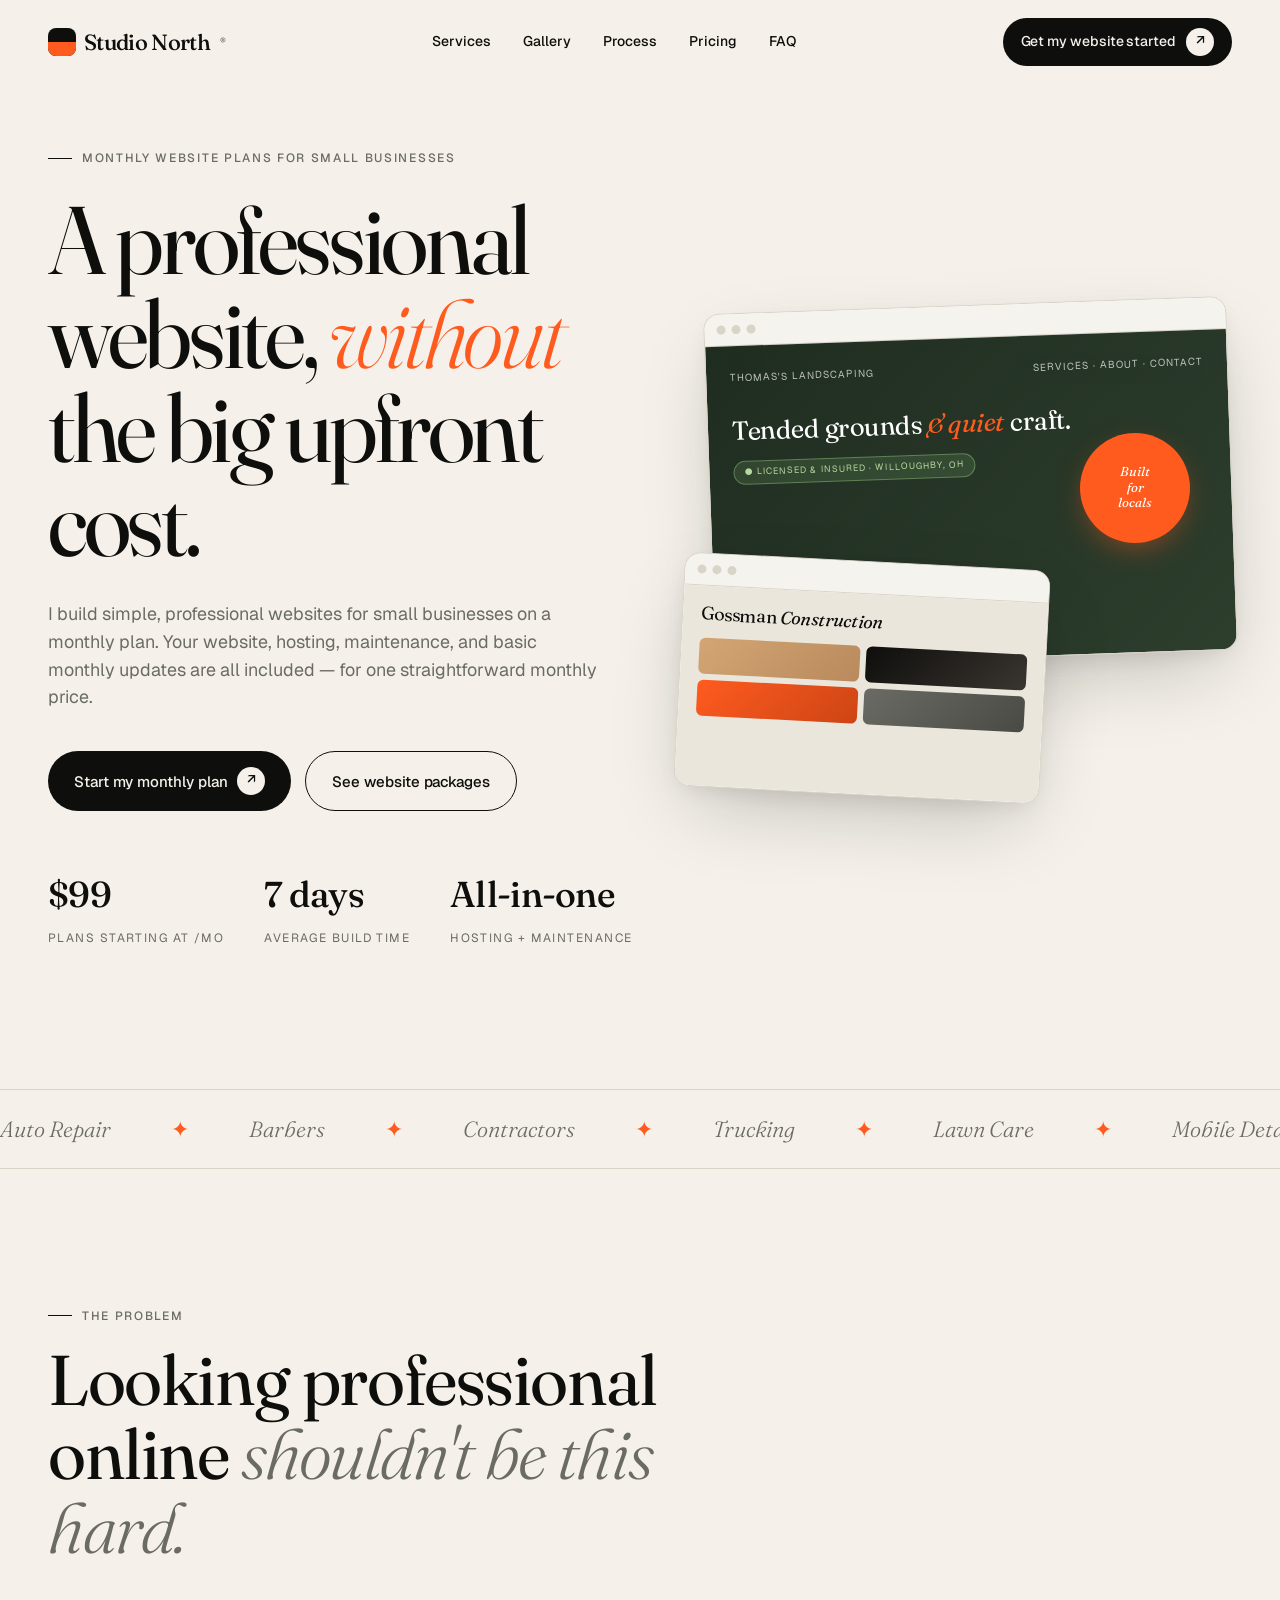
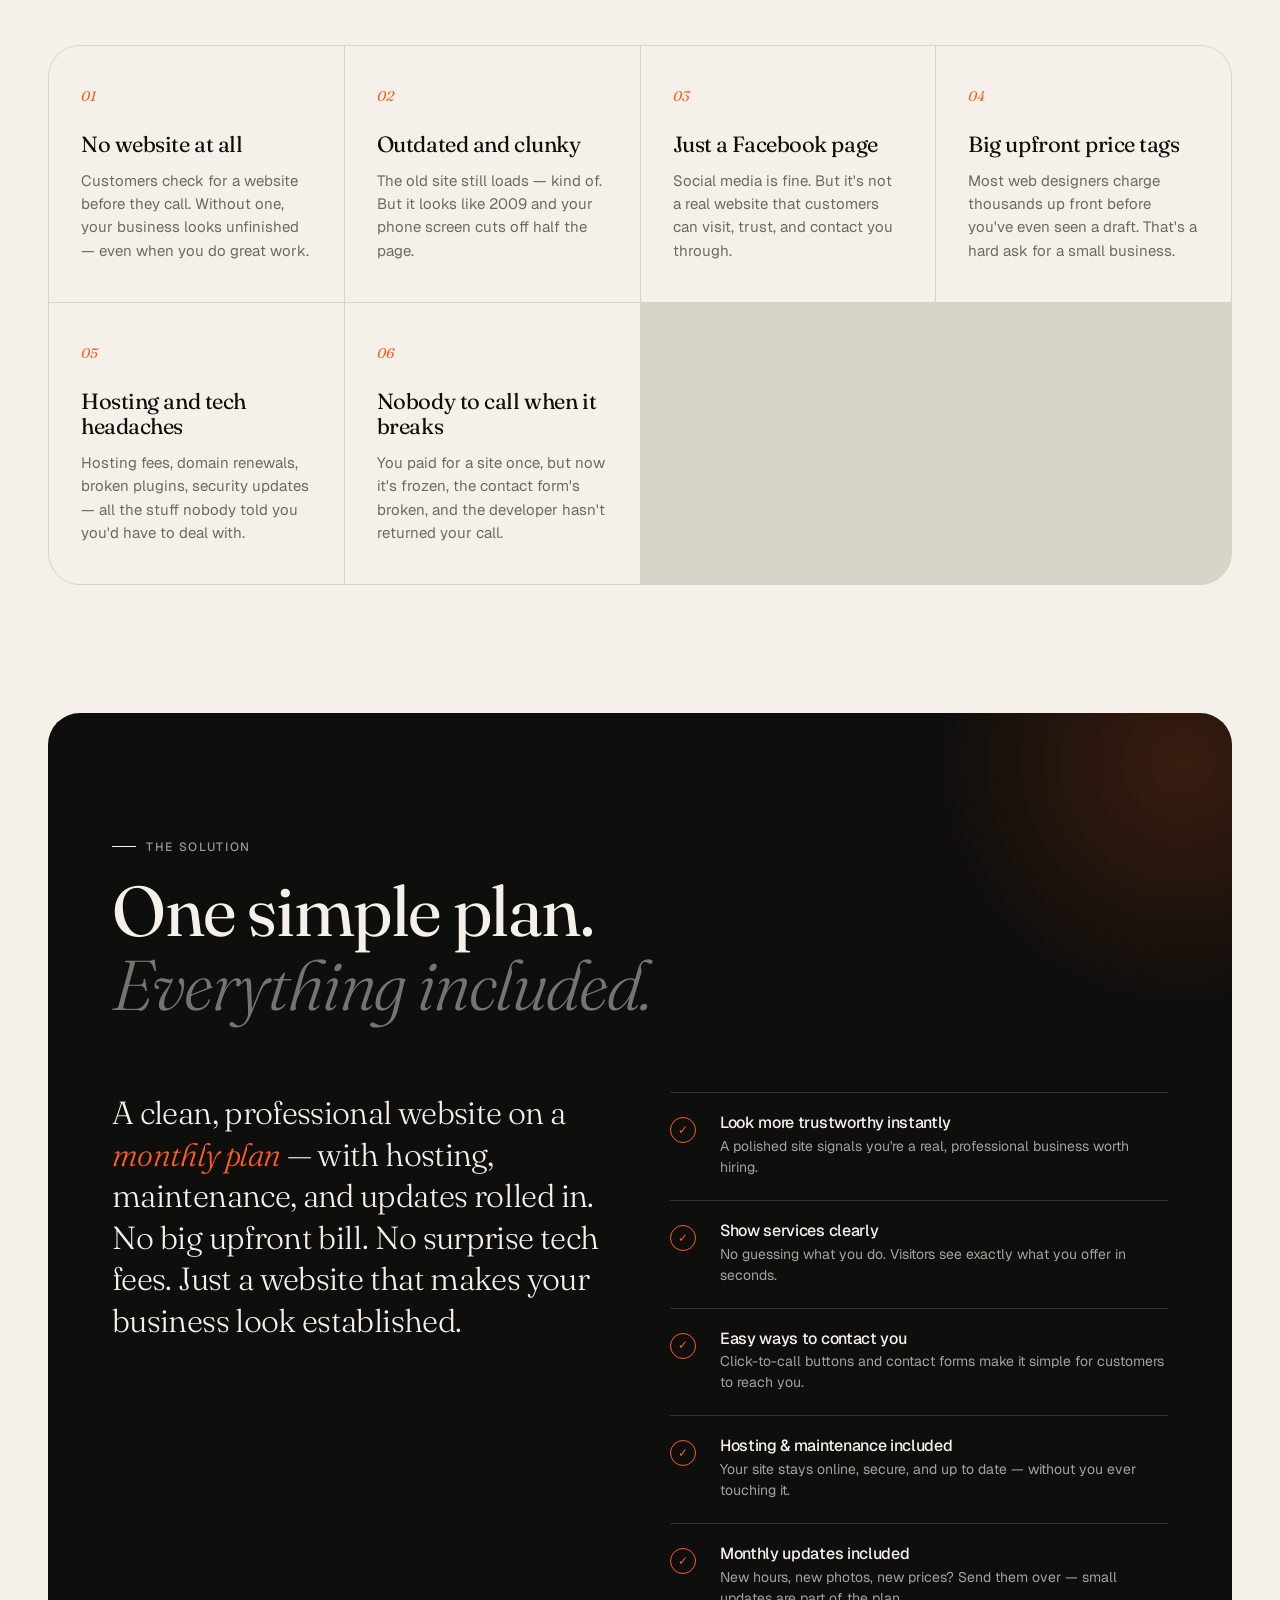
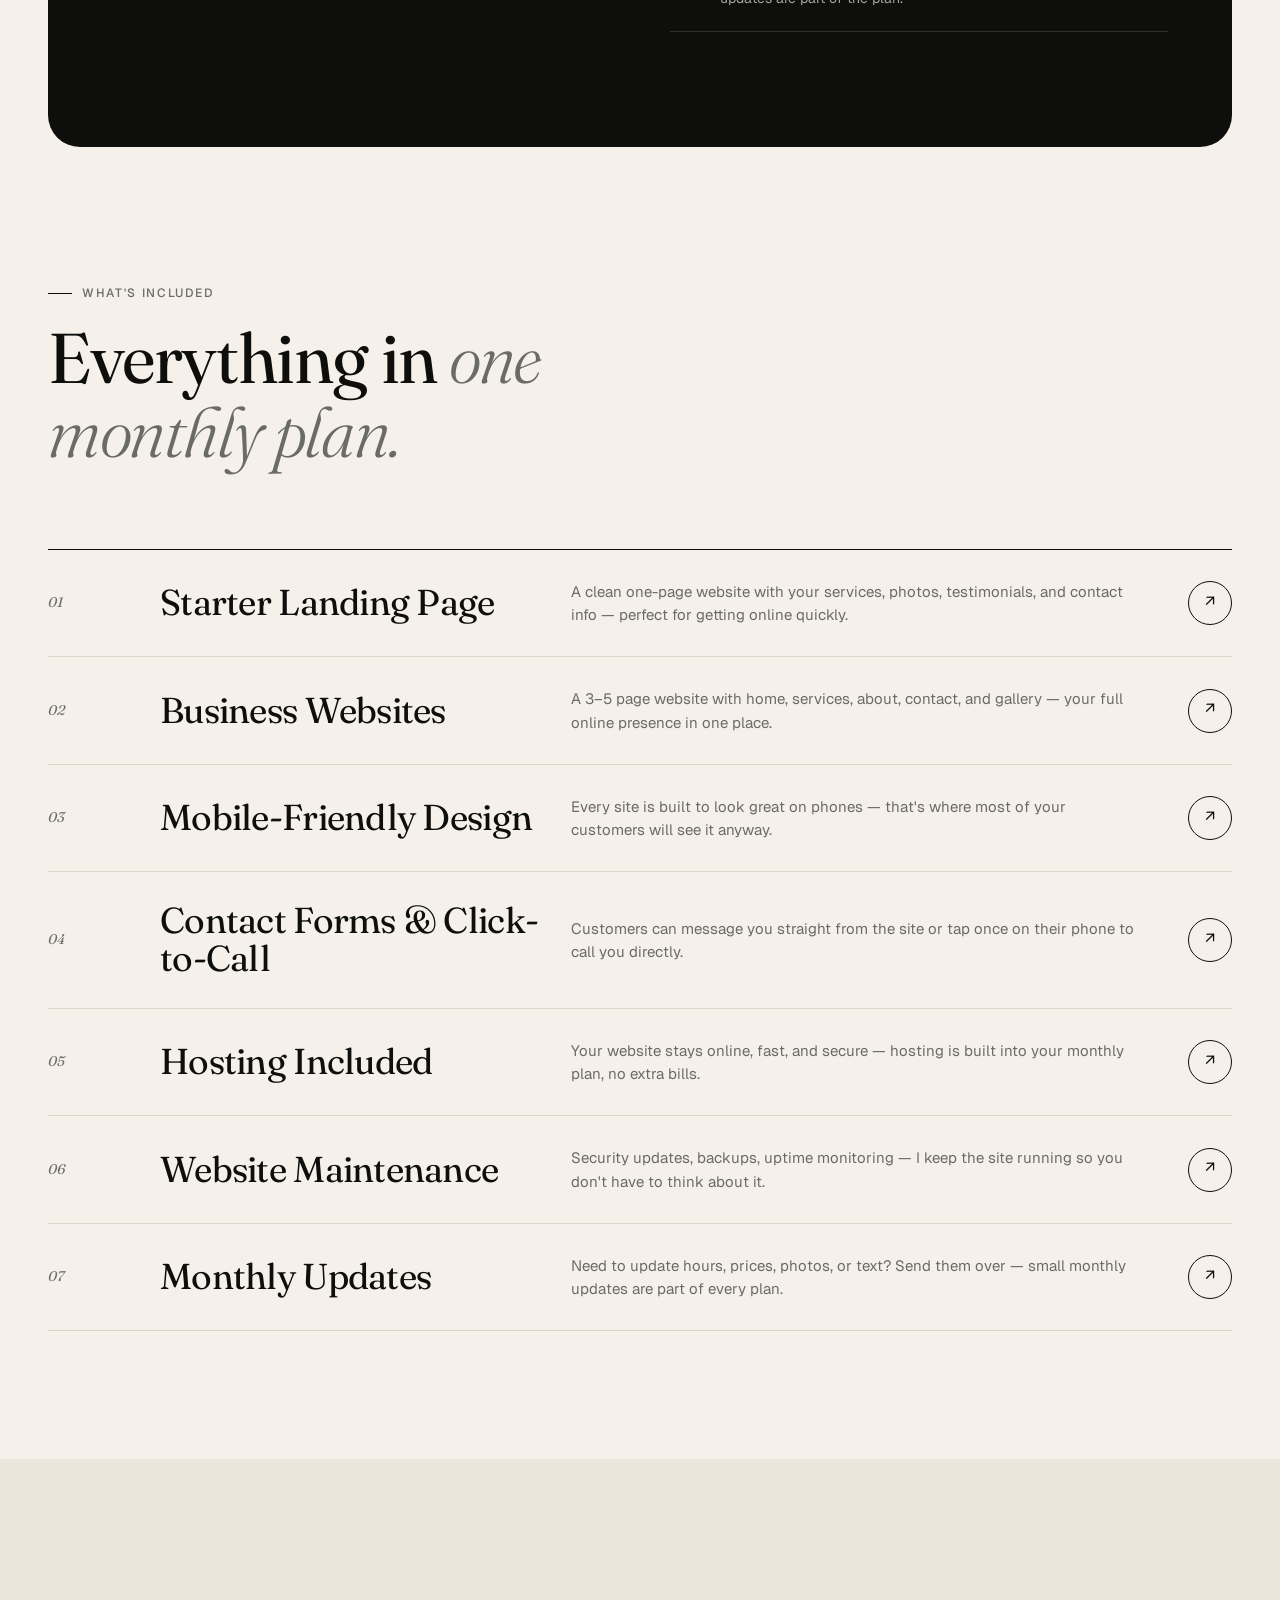
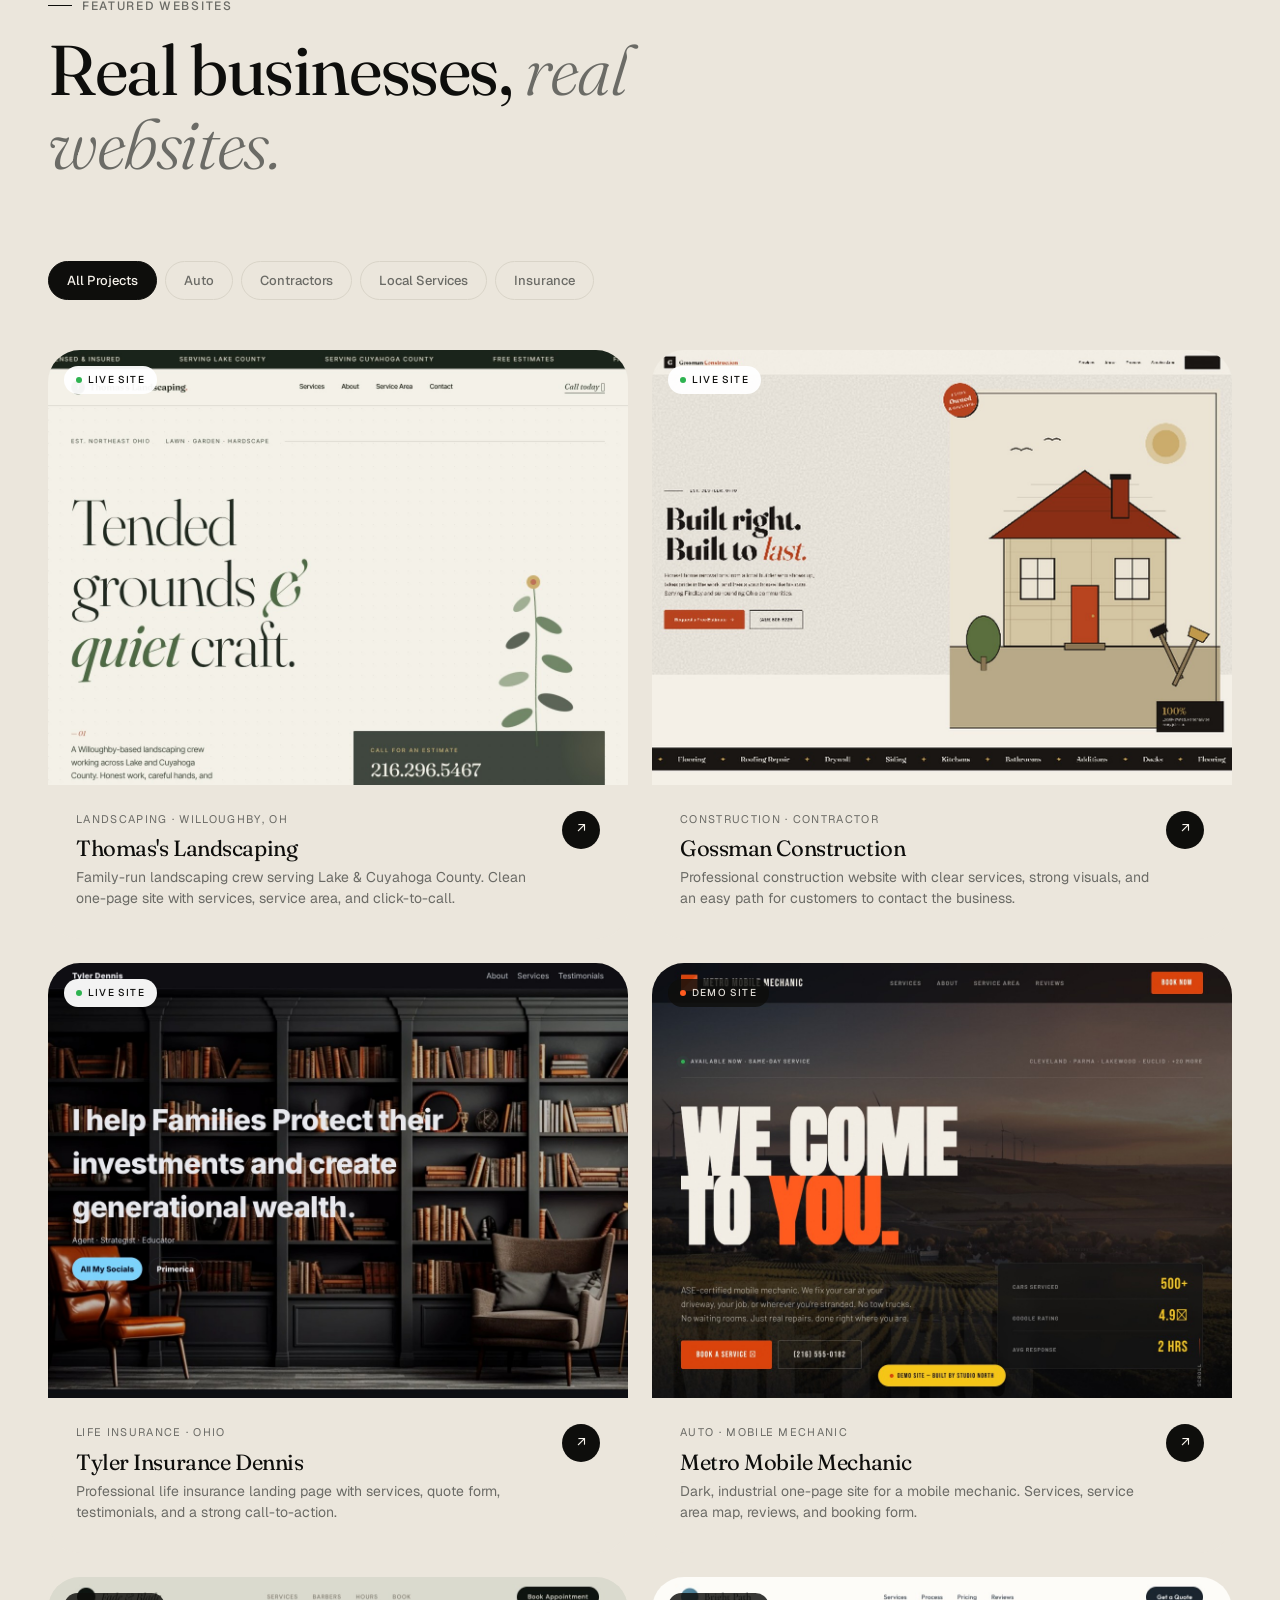
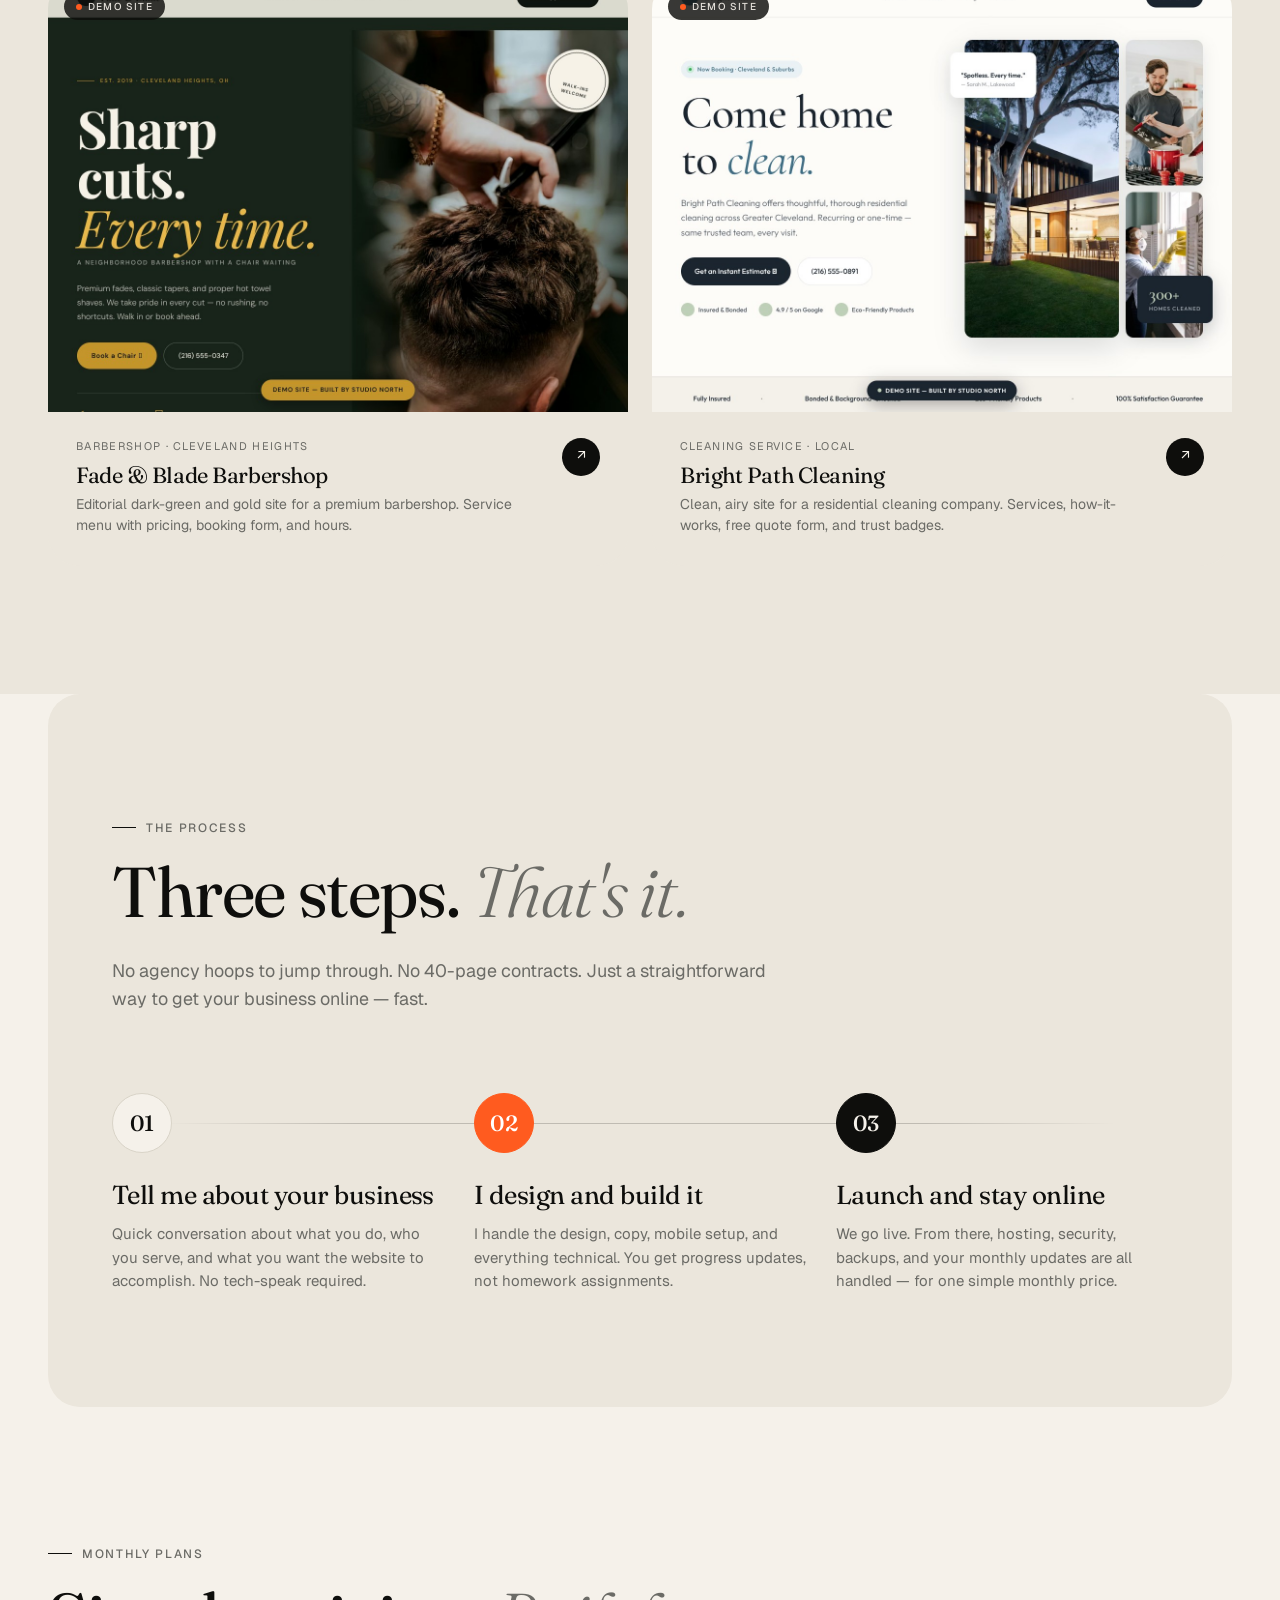
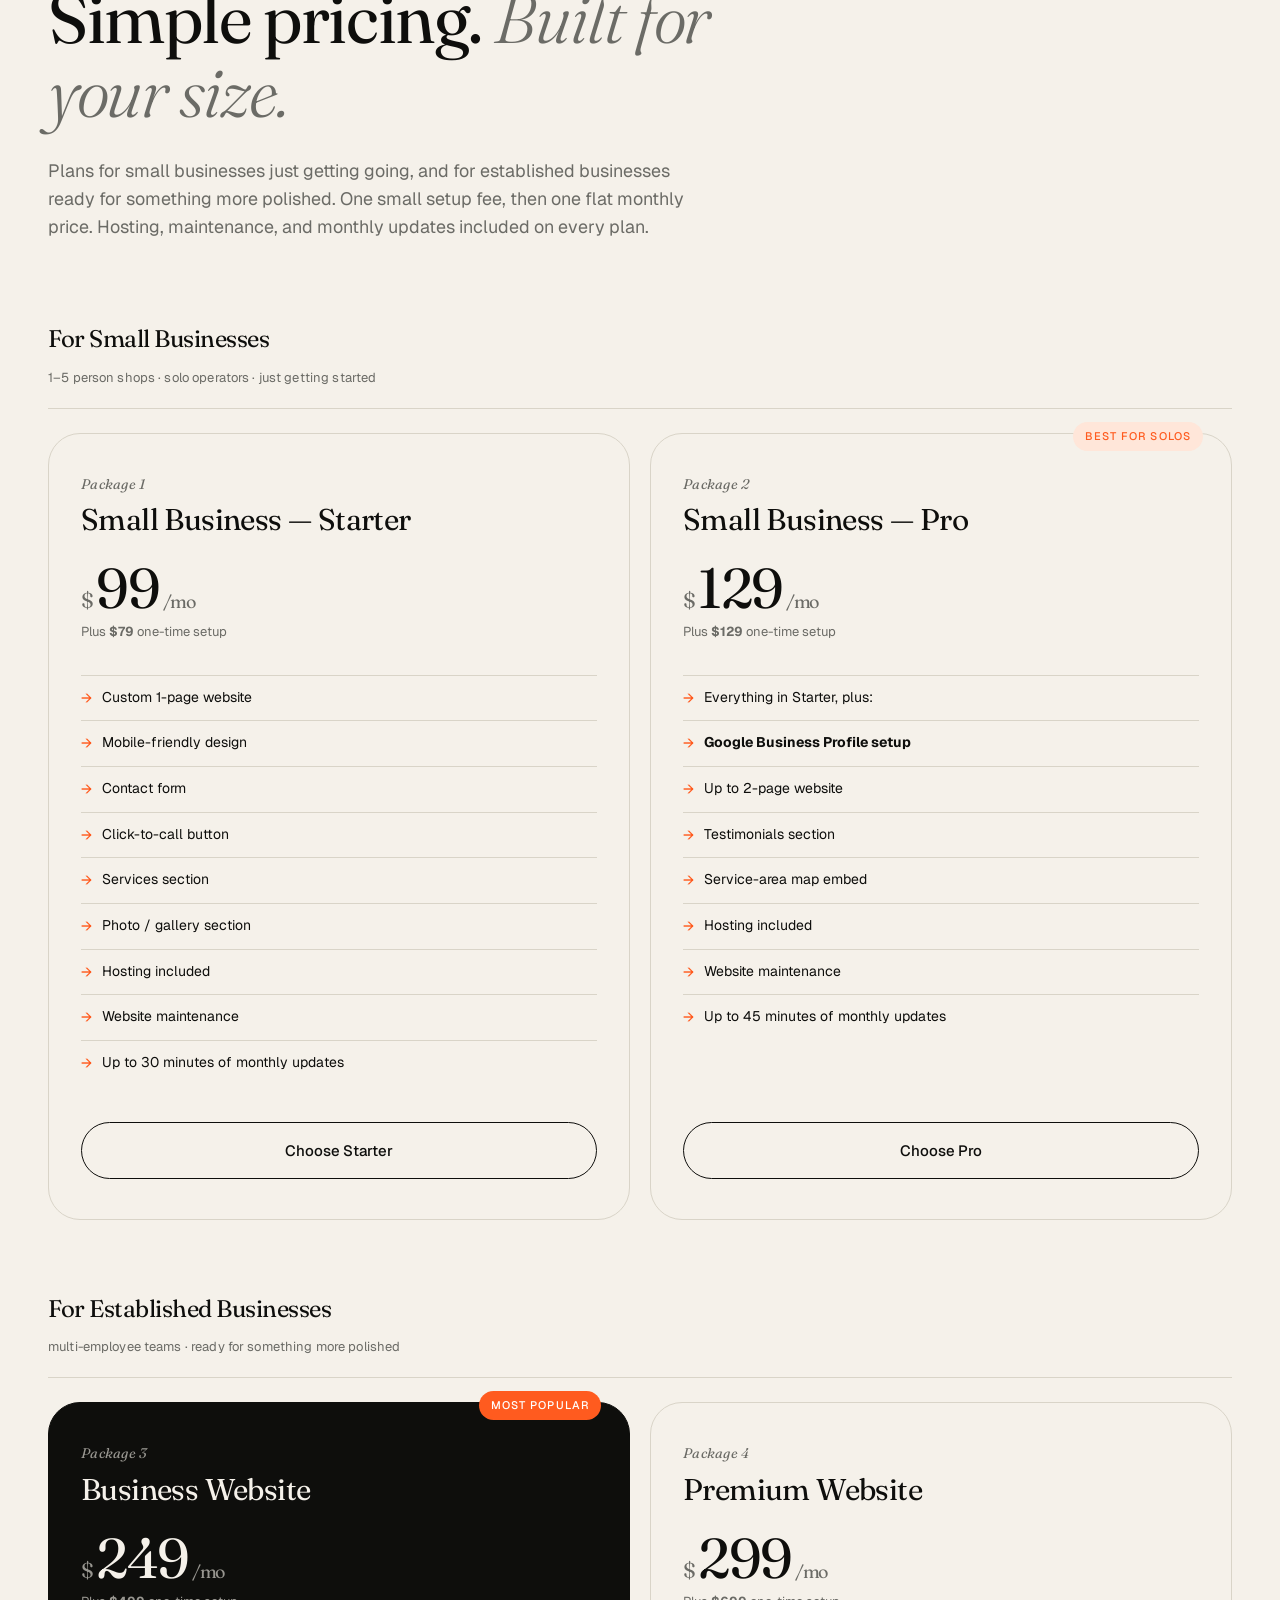
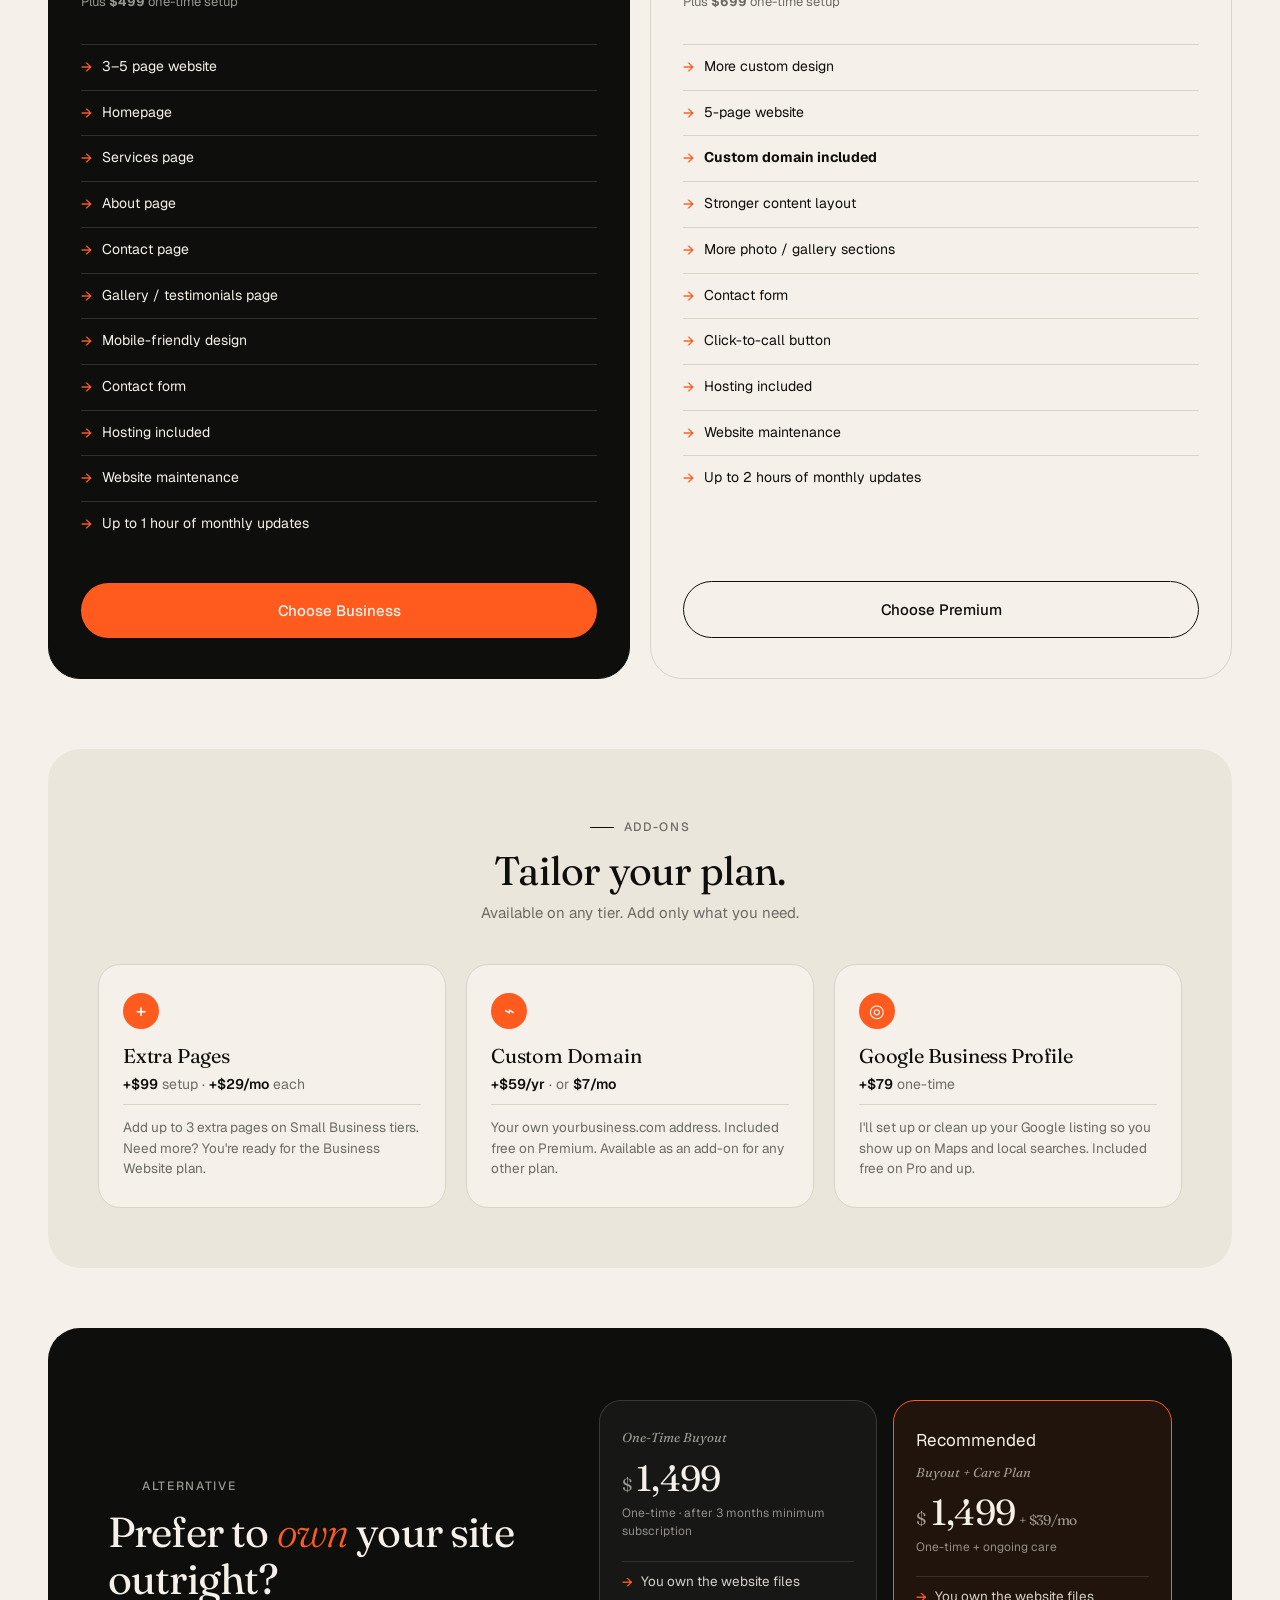
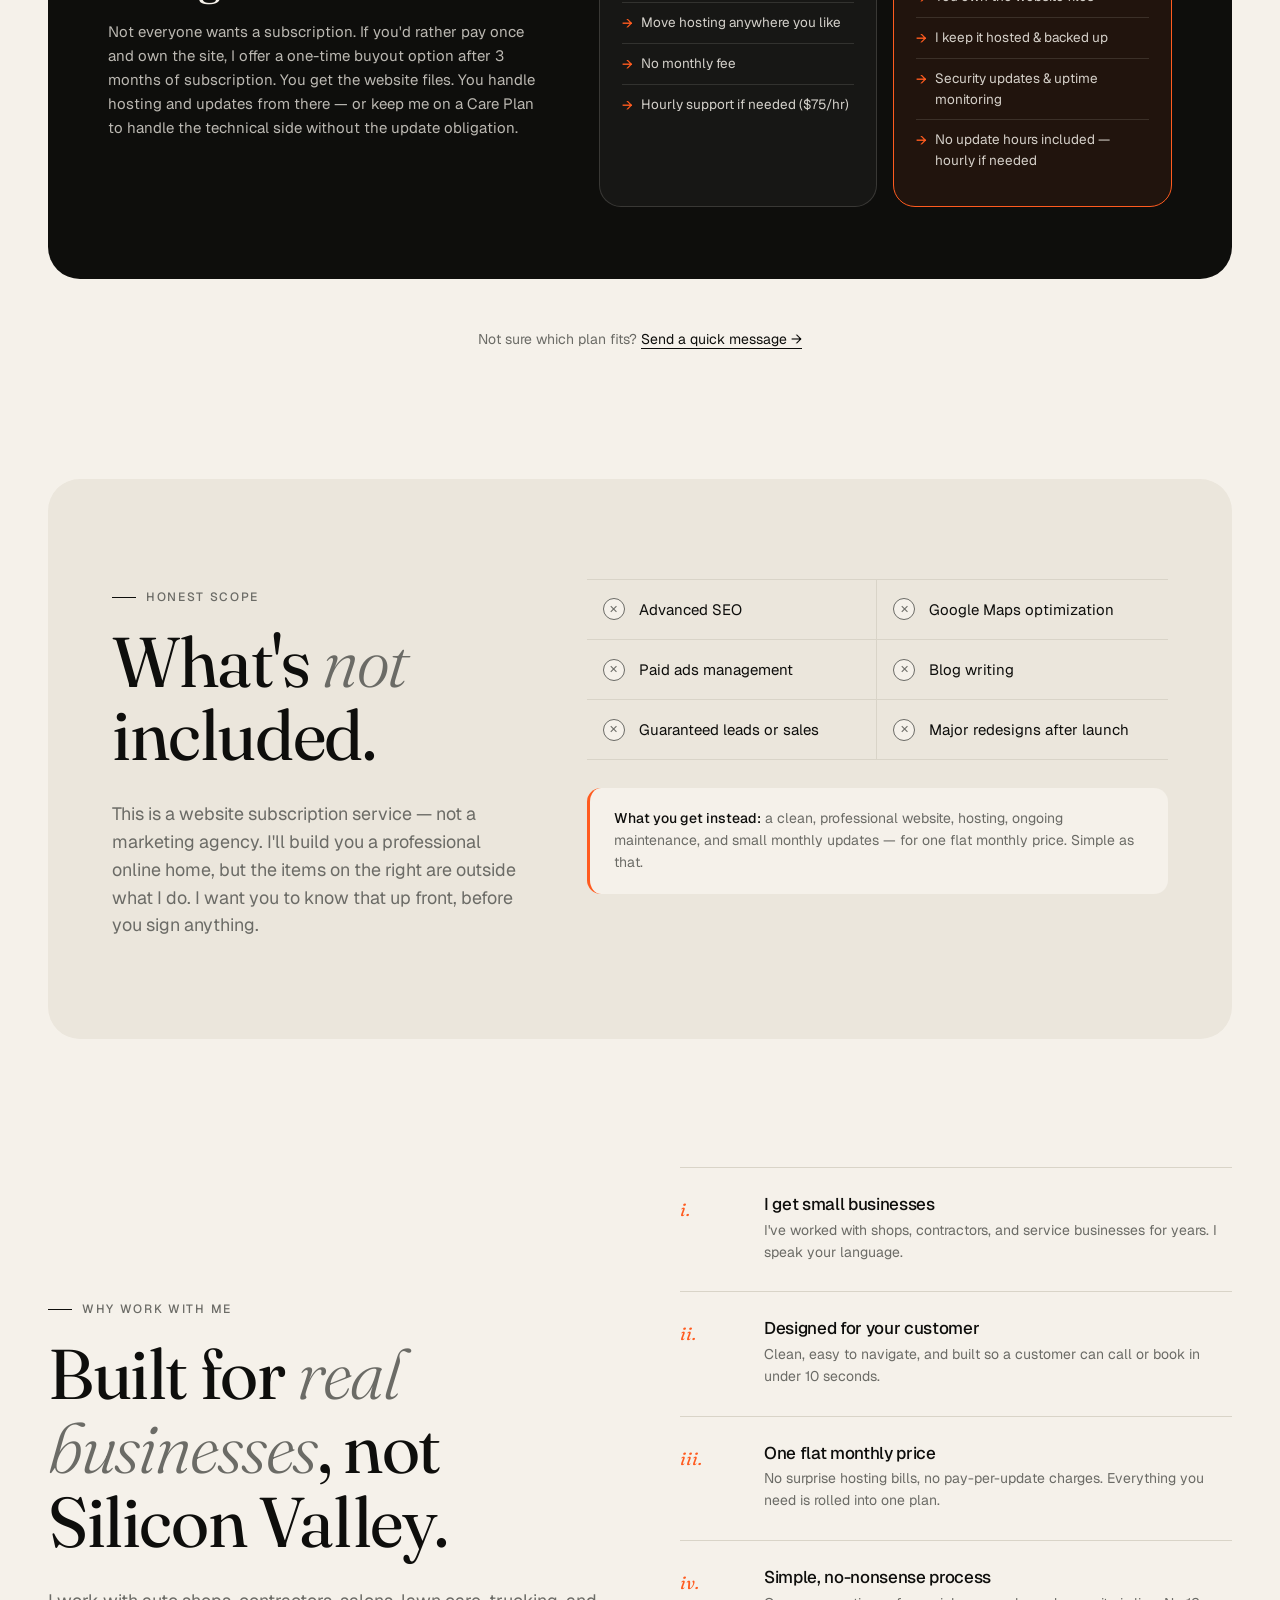
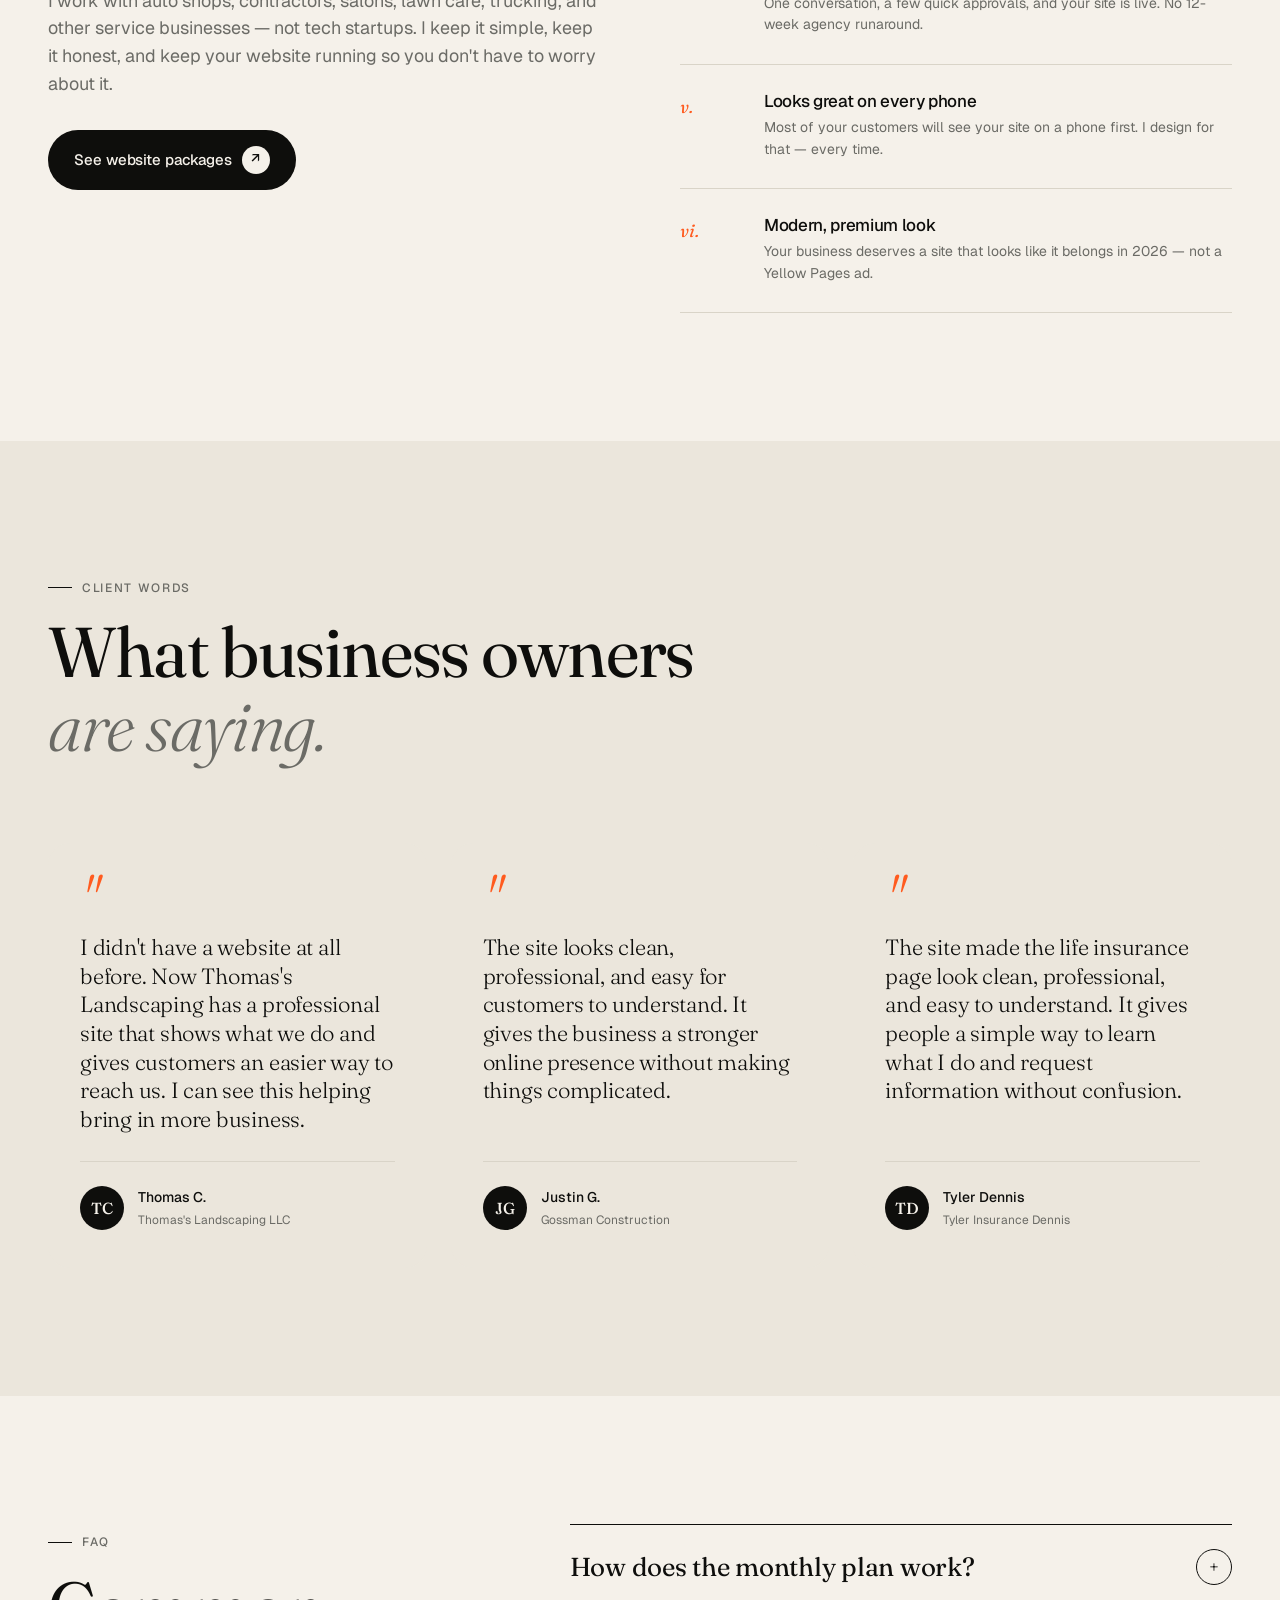
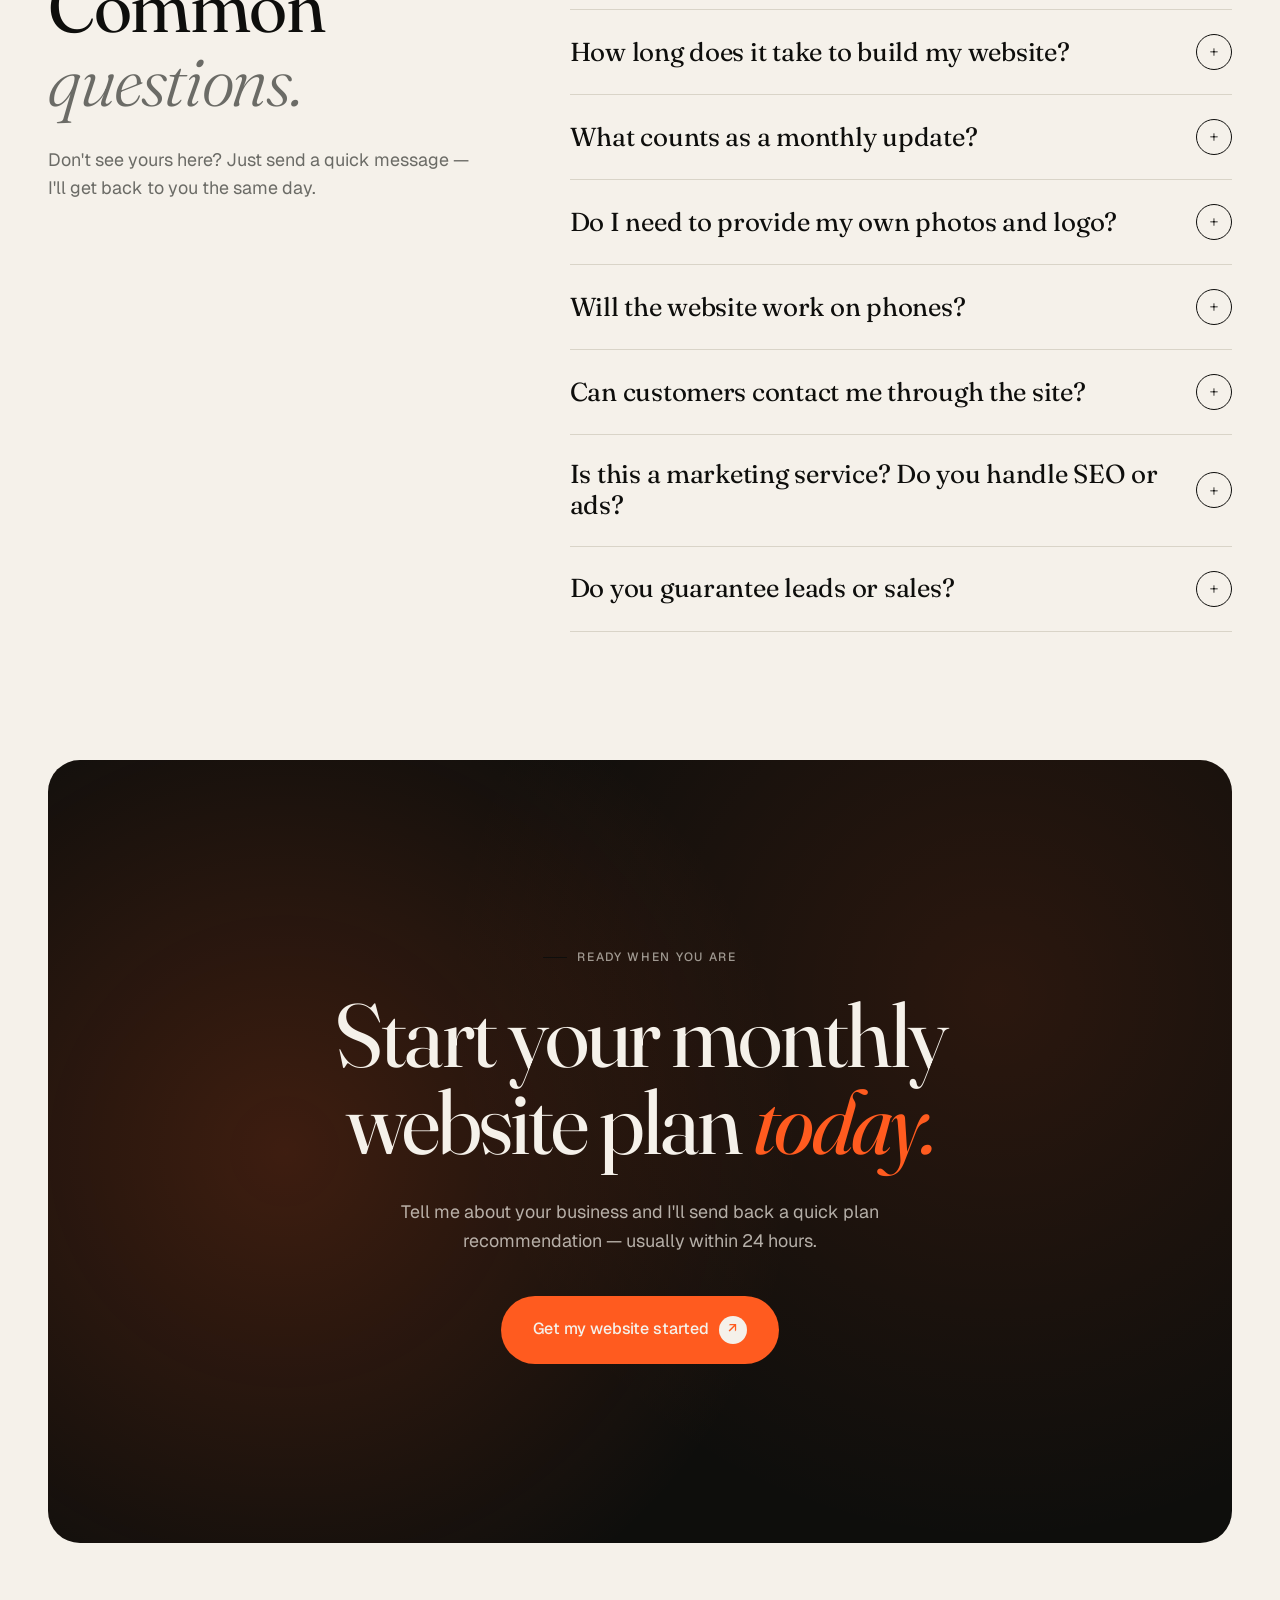
==== commit a84629e1: "Update index.html changed "work" to Gallery  changed featured work to "features websites"" ====
--- a/index.html
+++ b/index.html
@@ -31,7 +31,7 @@
   </a>
   <div class="nav-links">
     <a href="#services">Services</a>
-    <a href="#work">Work</a>
+    <a href="#work">Gallery</a>
     <a href="#process">Process</a>
     <a href="#pricing">Pricing</a>
     <a href="#faq">FAQ</a>
@@ -51,7 +51,7 @@
 <div class="mobile-menu" id="mobileMenu" aria-hidden="true">
   <div class="mobile-menu-inner">
     <a href="#services" class="mobile-link">Services</a>
-    <a href="#work" class="mobile-link">Work</a>
+    <a href="#work" class="mobile-link">Gallery</a>
     <a href="#process" class="mobile-link">Process</a>
     <a href="#pricing" class="mobile-link">Pricing</a>
     <a href="#faq" class="mobile-link">FAQ</a>
@@ -316,7 +316,7 @@
 <section id="work" style="background:var(--paper-2);">
   <div class="container">
     <div class="section-header reveal">
-      <span class="eyebrow">Selected Work</span>
+      <span class="eyebrow">Featured Websites</span>
       <h2 class="section-title">Real businesses, <em>real websites.</em></h2>
     </div>
 
@@ -331,116 +331,128 @@
     <div class="portfolio-grid">
       <!-- PORTFOLIO CARD 1 — REAL CLIENT: Thomas's Landscaping -->
       <article class="portfolio-card reveal" data-category="local">
-        <div class="portfolio-img">
-          <span class="portfolio-live-badge">Live Site</span>
-          <img class="portfolio-screenshot"
-               src="thomas-landscaping-thumbnail.jpg"
-               alt="Screenshot of Thomas's Landscaping LLC website"
-               loading="lazy" />
-        </div>
-        <div class="portfolio-info">
-          <div>
-            <span class="portfolio-tag">Landscaping · Willoughby, OH</span>
-            <h3 class="portfolio-title">Thomas's Landscaping</h3>
-            <p class="portfolio-desc">Family-run landscaping crew serving Lake &amp; Cuyahoga County. Clean one-page site with services, service area, and click-to-call.</p>
-          </div>
-          <a href="https://tylerslandingpages.github.io/Thomas-s-Landscaping-LLC/" target="_blank" rel="noopener" class="portfolio-view" aria-label="View live site">↗</a>
-        </div>
+        <a class="portfolio-card-link" href="https://tylerslandingpages.github.io/Thomas-s-Landscaping-LLC/" target="_blank" rel="noopener" aria-label="View Thomas's Landscaping live site">
+          <div class="portfolio-img">
+            <span class="portfolio-live-badge">Live Site</span>
+            <img class="portfolio-screenshot"
+                 src="thomas-landscaping-thumbnail.jpg"
+                 alt="Screenshot of Thomas's Landscaping LLC website"
+                 loading="lazy" />
+          </div>
+          <div class="portfolio-info">
+            <div>
+              <span class="portfolio-tag">Landscaping · Willoughby, OH</span>
+              <h3 class="portfolio-title">Thomas's Landscaping</h3>
+              <p class="portfolio-desc">Family-run landscaping crew serving Lake &amp; Cuyahoga County. Clean one-page site with services, service area, and click-to-call.</p>
+            </div>
+            <span class="portfolio-view" aria-hidden="true">↗</span>
+          </div>
+        </a>
       </article>
 
       <!-- PORTFOLIO CARD 2 — REAL CLIENT: Gossman Construction -->
       <article class="portfolio-card reveal" data-category="contractor">
-        <div class="portfolio-img">
-          <span class="portfolio-live-badge">Live Site</span>
-          <img class="portfolio-screenshot"
-               src="gossman-construction-thumbnail.jpg"
-               alt="Screenshot of Gossman Construction website"
-               loading="lazy" />
-        </div>
-        <div class="portfolio-info">
-          <div>
-            <span class="portfolio-tag">Construction · Contractor</span>
-            <h3 class="portfolio-title">Gossman Construction</h3>
-            <p class="portfolio-desc">Professional construction website with clear services, strong visuals, and an easy path for customers to contact the business.</p>
-          </div>
-          <a href="https://tylerslandingpages.github.io/Gossman-Construction-/" target="_blank" rel="noopener" class="portfolio-view" aria-label="View live site">↗</a>
-        </div>
+        <a class="portfolio-card-link" href="https://tylerslandingpages.github.io/Gossman-Construction-/" target="_blank" rel="noopener" aria-label="View Gossman Construction live site">
+          <div class="portfolio-img">
+            <span class="portfolio-live-badge">Live Site</span>
+            <img class="portfolio-screenshot"
+                 src="gossman-construction-thumbnail.jpg"
+                 alt="Screenshot of Gossman Construction website"
+                 loading="lazy" />
+          </div>
+          <div class="portfolio-info">
+            <div>
+              <span class="portfolio-tag">Construction · Contractor</span>
+              <h3 class="portfolio-title">Gossman Construction</h3>
+              <p class="portfolio-desc">Professional construction website with clear services, strong visuals, and an easy path for customers to contact the business.</p>
+            </div>
+            <span class="portfolio-view" aria-hidden="true">↗</span>
+          </div>
+        </a>
       </article>
 
       <!-- PORTFOLIO CARD 3 — REAL CLIENT: Tyler Insurance Dennis -->
       <article class="portfolio-card reveal" data-category="insurance">
-        <div class="portfolio-img">
-          <span class="portfolio-live-badge">Live Site</span>
-          <img class="portfolio-screenshot"
-               src="tyler-insurance-dennis-thumbnail.jpg"
-               alt="Screenshot of Tyler Insurance Dennis website"
-               loading="lazy" />
-        </div>
-        <div class="portfolio-info">
-          <div>
-            <span class="portfolio-tag">Life Insurance · Ohio</span>
-            <h3 class="portfolio-title">Tyler Insurance Dennis</h3>
-            <p class="portfolio-desc">Professional life insurance landing page with services, quote form, testimonials, and a strong call-to-action.</p>
-          </div>
-          <a href="https://boomycoder.github.io/TylerInsuranceDennis/" target="_blank" rel="noopener" class="portfolio-view" aria-label="View live site">↗</a>
-        </div>
+        <a class="portfolio-card-link" href="https://boomycoder.github.io/TylerInsuranceDennis/" target="_blank" rel="noopener" aria-label="View Tyler Insurance Dennis live site">
+          <div class="portfolio-img">
+            <span class="portfolio-live-badge">Live Site</span>
+            <img class="portfolio-screenshot"
+                 src="tyler-insurance-dennis-thumbnail.jpg"
+                 alt="Screenshot of Tyler Insurance Dennis website"
+                 loading="lazy" />
+          </div>
+          <div class="portfolio-info">
+            <div>
+              <span class="portfolio-tag">Life Insurance · Ohio</span>
+              <h3 class="portfolio-title">Tyler Insurance Dennis</h3>
+              <p class="portfolio-desc">Professional life insurance landing page with services, quote form, testimonials, and a strong call-to-action.</p>
+            </div>
+            <span class="portfolio-view" aria-hidden="true">↗</span>
+          </div>
+        </a>
       </article>
 
       <!-- PORTFOLIO CARD 4 — DEMO: Metro Mobile Mechanic -->
       <article class="portfolio-card reveal" data-category="auto">
-        <div class="portfolio-img">
-          <span class="portfolio-live-badge portfolio-live-badge--demo">Demo Site</span>
-          <img class="portfolio-screenshot"
-               src="metro-mobile-thumbnail.jpg"
-               alt="Screenshot of Metro Mobile Mechanic demo site"
-               loading="lazy" />
-        </div>
-        <div class="portfolio-info">
-          <div>
-            <span class="portfolio-tag">Auto · Mobile Mechanic</span>
-            <h3 class="portfolio-title">Metro Mobile Mechanic</h3>
-            <p class="portfolio-desc">Dark, industrial one-page site for a mobile mechanic. Services, service area map, reviews, and booking form.</p>
-          </div>
-          <a href="metro-mobile-mechanic.html" target="_blank" rel="noopener" class="portfolio-view" aria-label="View demo site">↗</a>
-        </div>
+        <a class="portfolio-card-link" href="metro-mobile-mechanic.html" target="_blank" rel="noopener" aria-label="View Metro Mobile Mechanic demo site">
+          <div class="portfolio-img">
+            <span class="portfolio-live-badge portfolio-live-badge--demo">Demo Site</span>
+            <img class="portfolio-screenshot"
+                 src="metro-mobile-thumbnail.jpg"
+                 alt="Screenshot of Metro Mobile Mechanic demo site"
+                 loading="lazy" />
+          </div>
+          <div class="portfolio-info">
+            <div>
+              <span class="portfolio-tag">Auto · Mobile Mechanic</span>
+              <h3 class="portfolio-title">Metro Mobile Mechanic</h3>
+              <p class="portfolio-desc">Dark, industrial one-page site for a mobile mechanic. Services, service area map, reviews, and booking form.</p>
+            </div>
+            <span class="portfolio-view" aria-hidden="true">↗</span>
+          </div>
+        </a>
       </article>
 
       <!-- PORTFOLIO CARD 5 — DEMO: Fade & Blade Barbershop -->
       <article class="portfolio-card reveal" data-category="local">
-        <div class="portfolio-img">
-          <span class="portfolio-live-badge portfolio-live-badge--demo">Demo Site</span>
-          <img class="portfolio-screenshot"
-               src="fade-and-blade-thumbnail.jpg"
-               alt="Screenshot of Fade &amp; Blade Barbershop demo site"
-               loading="lazy" />
-        </div>
-        <div class="portfolio-info">
-          <div>
-            <span class="portfolio-tag">Barbershop · Cleveland Heights</span>
-            <h3 class="portfolio-title">Fade &amp; Blade Barbershop</h3>
-            <p class="portfolio-desc">Editorial dark-green and gold site for a premium barbershop. Service menu with pricing, booking form, and hours.</p>
-          </div>
-          <a href="fade-and-blade-barbershop.html" target="_blank" rel="noopener" class="portfolio-view" aria-label="View demo site">↗</a>
-        </div>
+        <a class="portfolio-card-link" href="fade-and-blade-barbershop.html" target="_blank" rel="noopener" aria-label="View Fade and Blade Barbershop demo site">
+          <div class="portfolio-img">
+            <span class="portfolio-live-badge portfolio-live-badge--demo">Demo Site</span>
+            <img class="portfolio-screenshot"
+                 src="fade-and-blade-thumbnail.jpg"
+                 alt="Screenshot of Fade &amp; Blade Barbershop demo site"
+                 loading="lazy" />
+          </div>
+          <div class="portfolio-info">
+            <div>
+              <span class="portfolio-tag">Barbershop · Cleveland Heights</span>
+              <h3 class="portfolio-title">Fade &amp; Blade Barbershop</h3>
+              <p class="portfolio-desc">Editorial dark-green and gold site for a premium barbershop. Service menu with pricing, booking form, and hours.</p>
+            </div>
+            <span class="portfolio-view" aria-hidden="true">↗</span>
+          </div>
+        </a>
       </article>
 
       <!-- PORTFOLIO CARD 6 — DEMO: Bright Path Cleaning -->
       <article class="portfolio-card reveal" data-category="local">
-        <div class="portfolio-img">
-          <span class="portfolio-live-badge portfolio-live-badge--demo">Demo Site</span>
-          <img class="portfolio-screenshot"
-               src="bright-path-thumbnail.jpg"
-               alt="Screenshot of Bright Path Cleaning demo site"
-               loading="lazy" />
-        </div>
-        <div class="portfolio-info">
-          <div>
-            <span class="portfolio-tag">Cleaning Service · Local</span>
-            <h3 class="portfolio-title">Bright Path Cleaning</h3>
-            <p class="portfolio-desc">Clean, airy site for a residential cleaning company. Services, how-it-works, free quote form, and trust badges.</p>
-          </div>
-          <a href="bright-path-cleaning.html" target="_blank" rel="noopener" class="portfolio-view" aria-label="View demo site">↗</a>
-        </div>
+        <a class="portfolio-card-link" href="bright-path-cleaning.html" target="_blank" rel="noopener" aria-label="View Bright Path Cleaning demo site">
+          <div class="portfolio-img">
+            <span class="portfolio-live-badge portfolio-live-badge--demo">Demo Site</span>
+            <img class="portfolio-screenshot"
+                 src="bright-path-thumbnail.jpg"
+                 alt="Screenshot of Bright Path Cleaning demo site"
+                 loading="lazy" />
+          </div>
+          <div class="portfolio-info">
+            <div>
+              <span class="portfolio-tag">Cleaning Service · Local</span>
+              <h3 class="portfolio-title">Bright Path Cleaning</h3>
+              <p class="portfolio-desc">Clean, airy site for a residential cleaning company. Services, how-it-works, free quote form, and trust badges.</p>
+            </div>
+            <span class="portfolio-view" aria-hidden="true">↗</span>
+          </div>
+        </a>
       </article>
     </div>
   </div>
@@ -946,7 +958,7 @@
         </div>
       </div>
 
-      <form class="contact-form reveal" id="contactForm" action="https://formspree.io/f/xnjwboon" method="POST" novalidate>
+      <form class="contact-form reveal" id="contactForm" action="https://formspree.io/f/xaqvlweq" method="POST" novalidate>
         <div class="form-row">
           <div class="form-group">
             <label for="name">Your Name</label>
--- a/style.css
+++ b/style.css
@@ -915,6 +915,19 @@
   color: var(--muted);
   line-height: 1.5;
 }
+/* Wrapper anchor — makes the entire card a real, native link.
+   Inherits text color and removes underline so cards look unchanged. */
+.portfolio-card-link {
+  display: block;
+  color: inherit;
+  text-decoration: none;
+}
+.portfolio-card-link:hover,
+.portfolio-card-link:focus {
+  color: inherit;
+  text-decoration: none;
+}
+
 .portfolio-view {
   flex-shrink: 0;
   width: 38px; height: 38px;
@@ -924,15 +937,6 @@
   display: flex; align-items: center; justify-content: center;
   font-size: 14px;
   transition: transform 0.3s, background 0.3s;
-}
-/* Stretched-link: make the entire .portfolio-card clickable.
-   The ::after is absolute, so it positions against the nearest
-   positioned ancestor — which is .portfolio-card (position: relative). */
-.portfolio-view::after {
-  content: "";
-  position: absolute;
-  inset: 0;
-  z-index: 1;
 }
 .portfolio-card:hover .portfolio-view { transform: rotate(-45deg); background: var(--accent); }
 
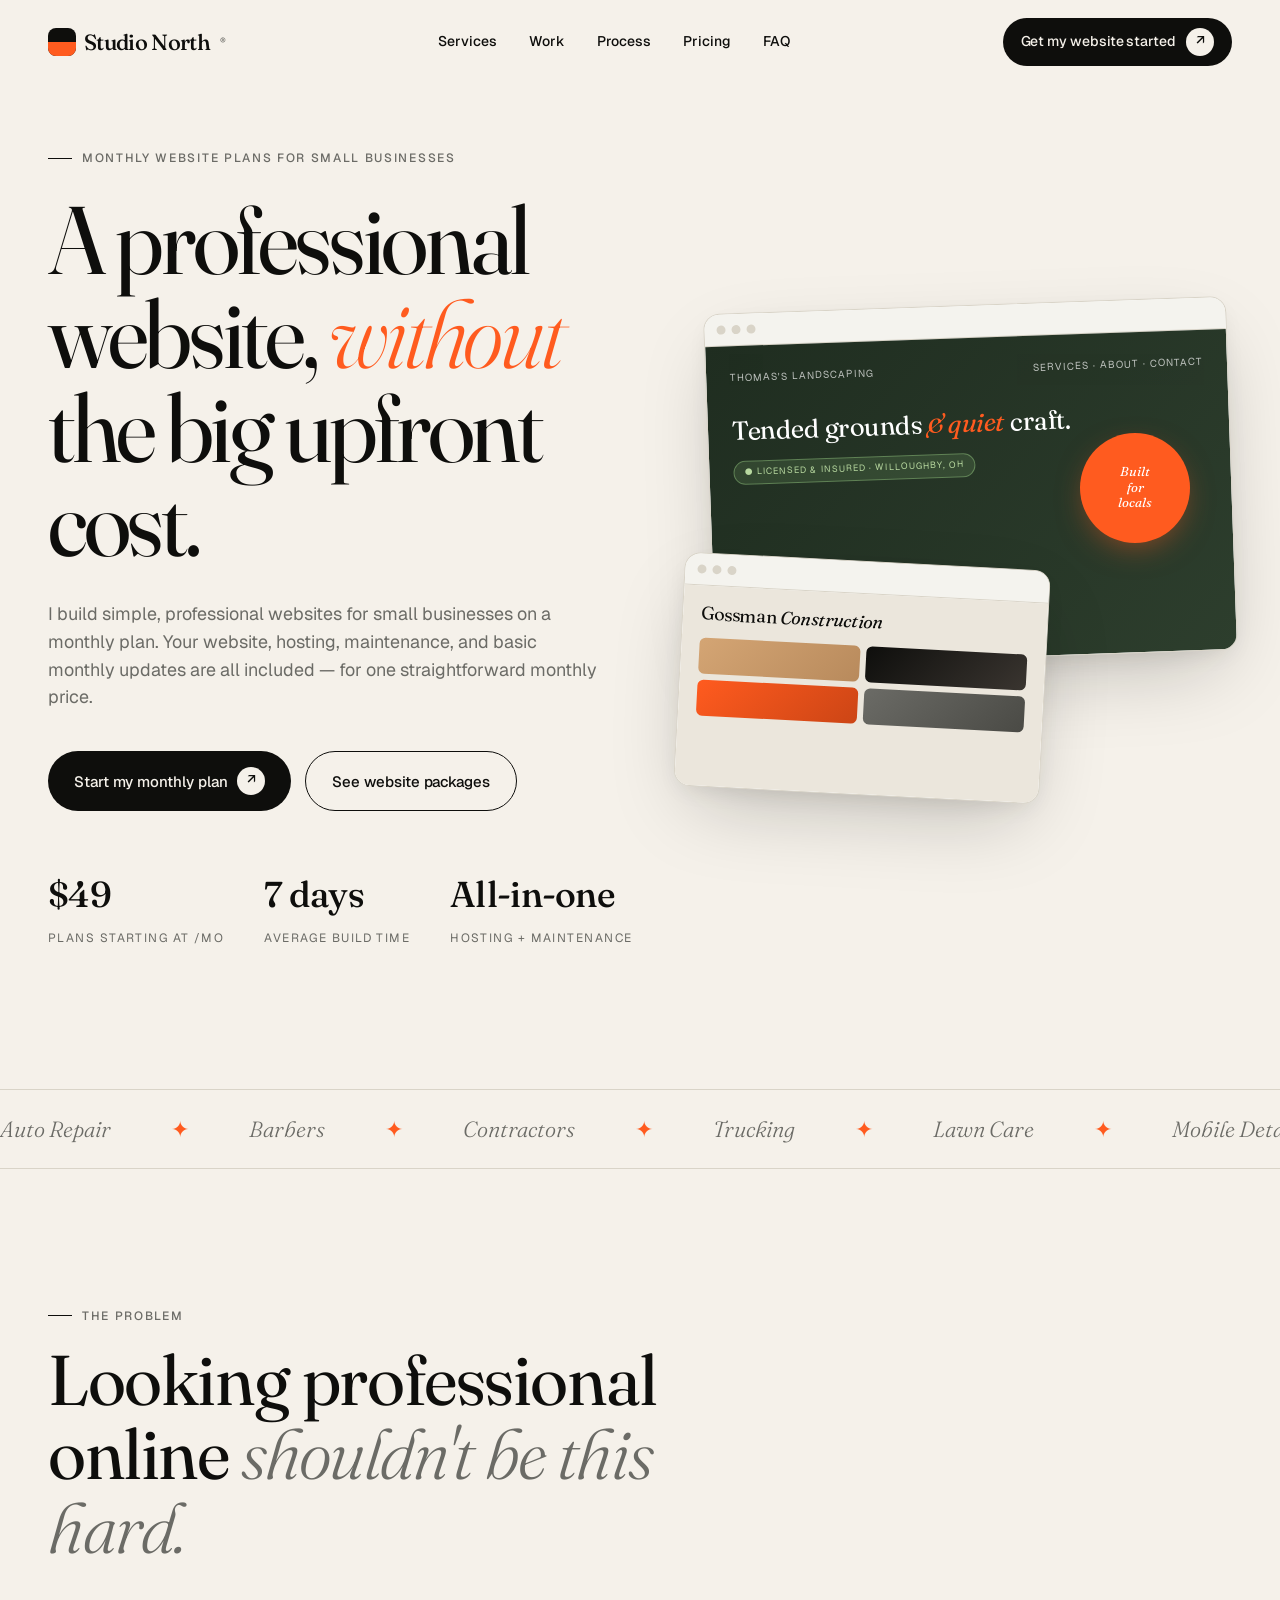
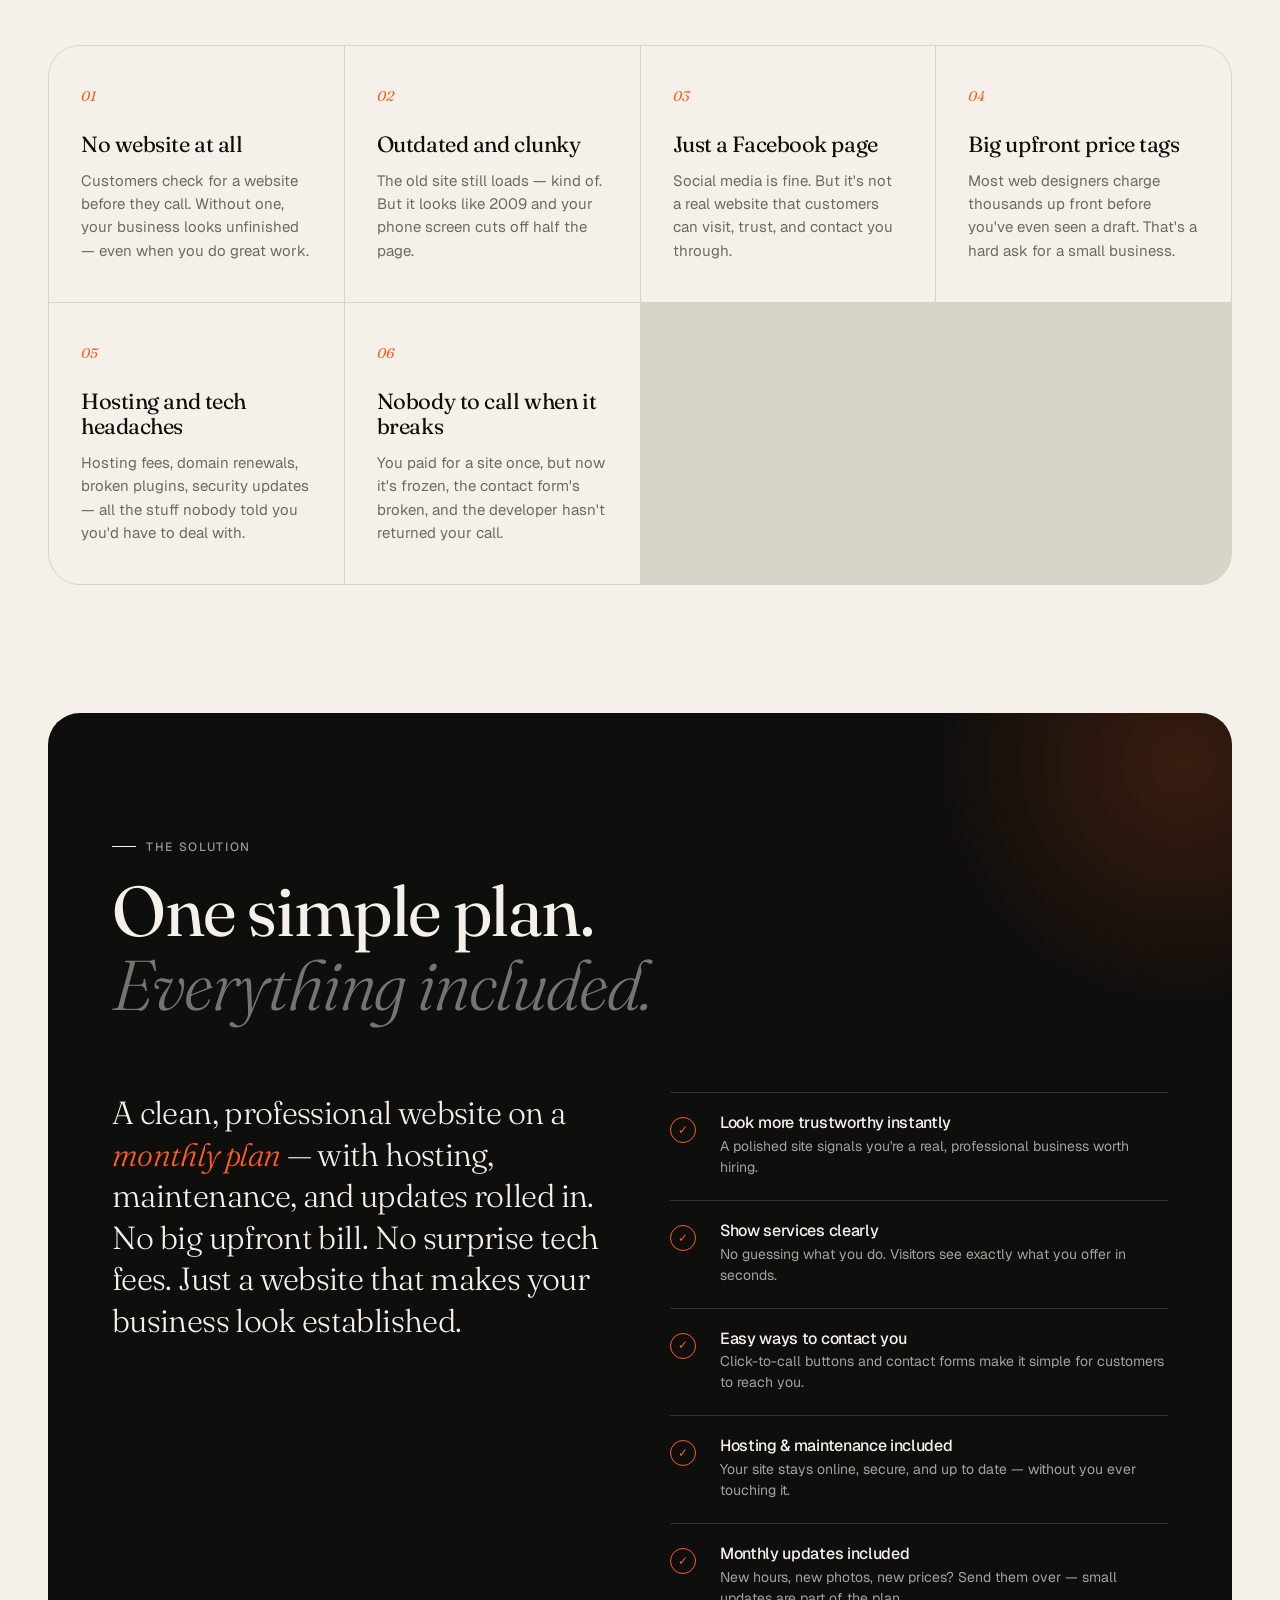
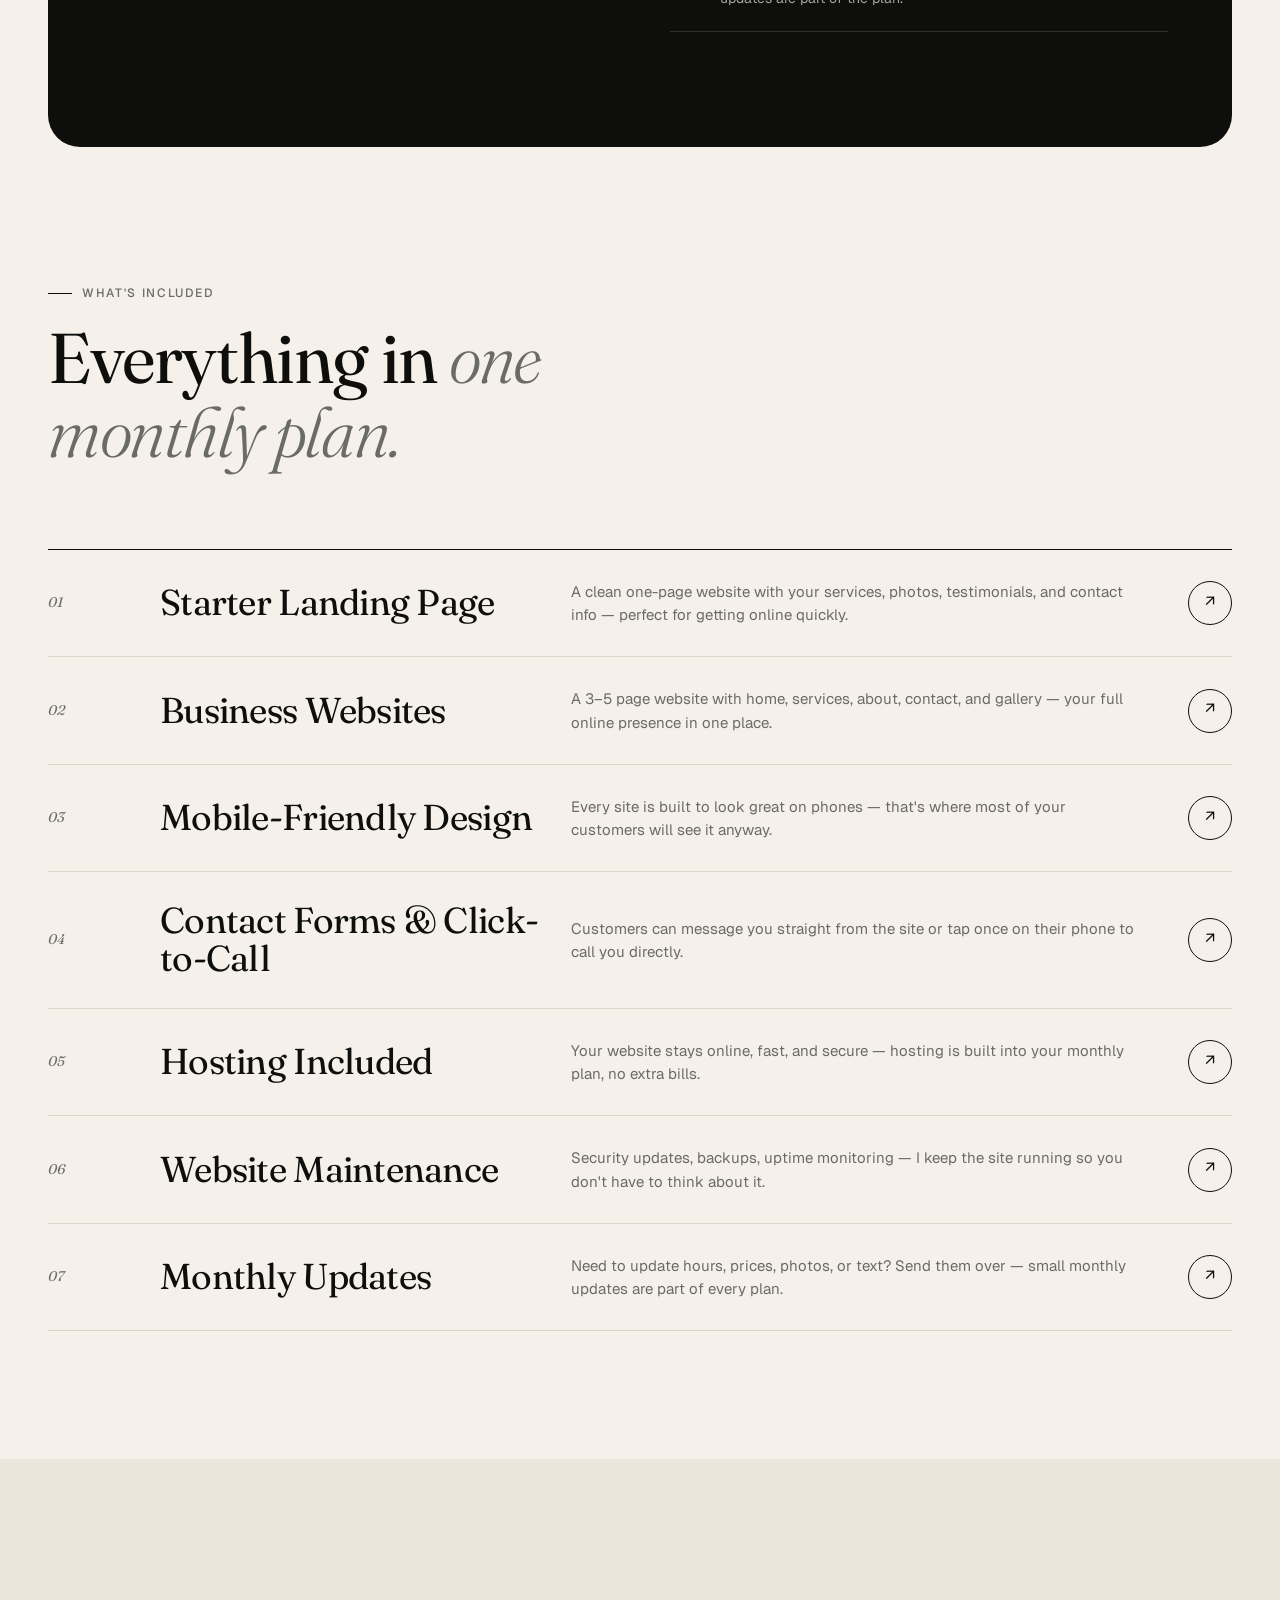
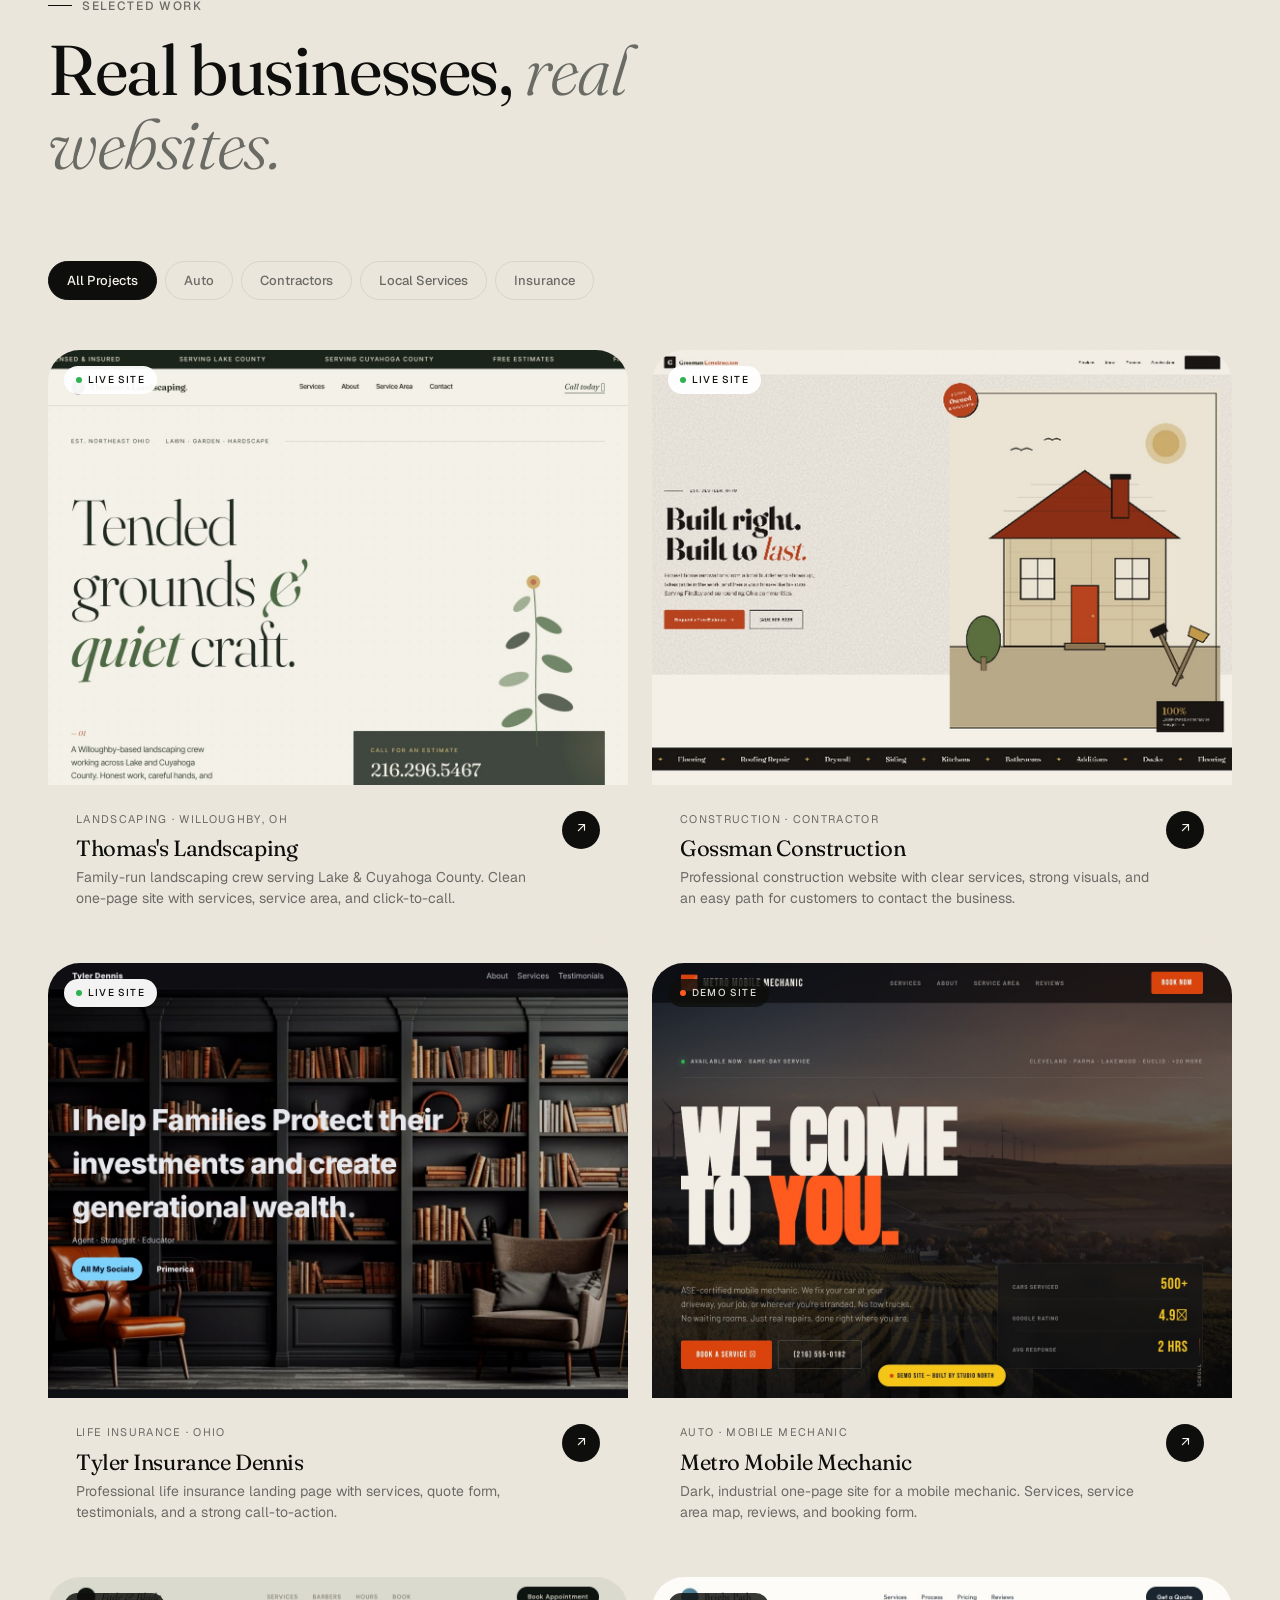
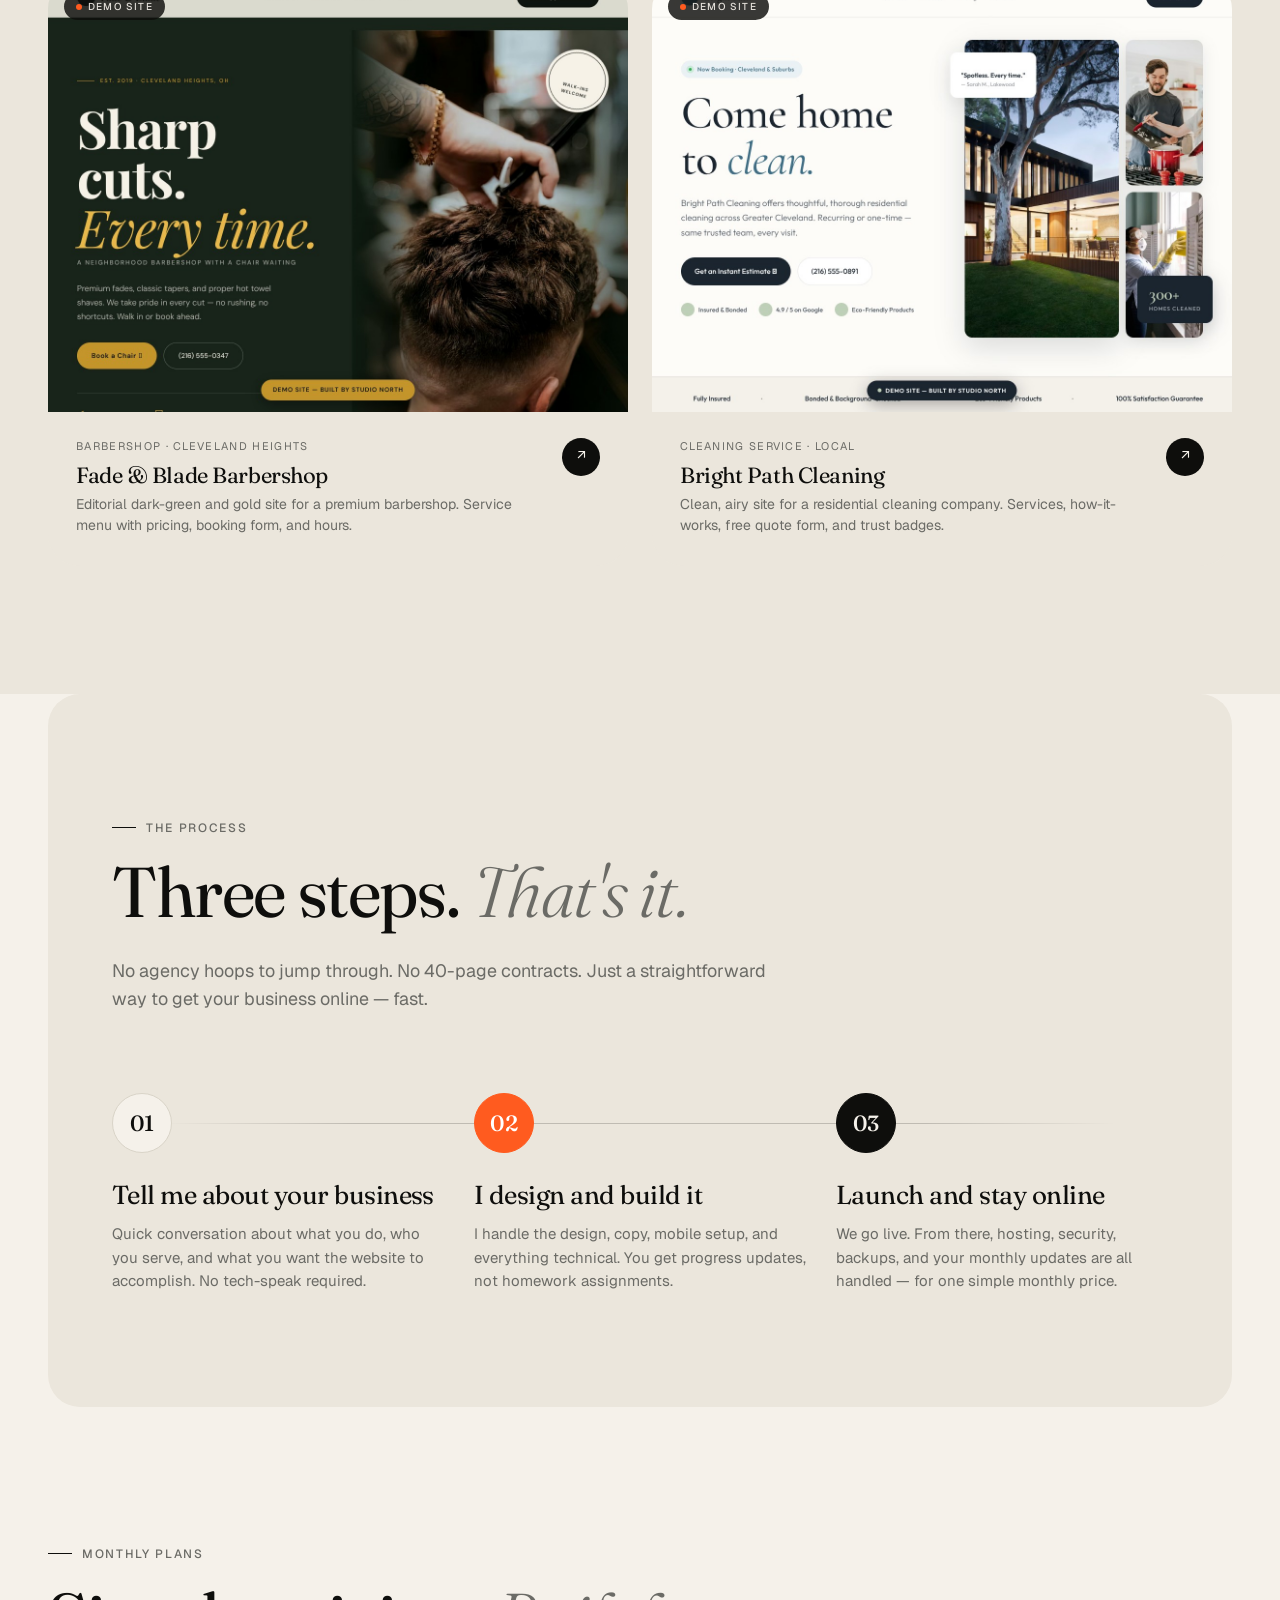
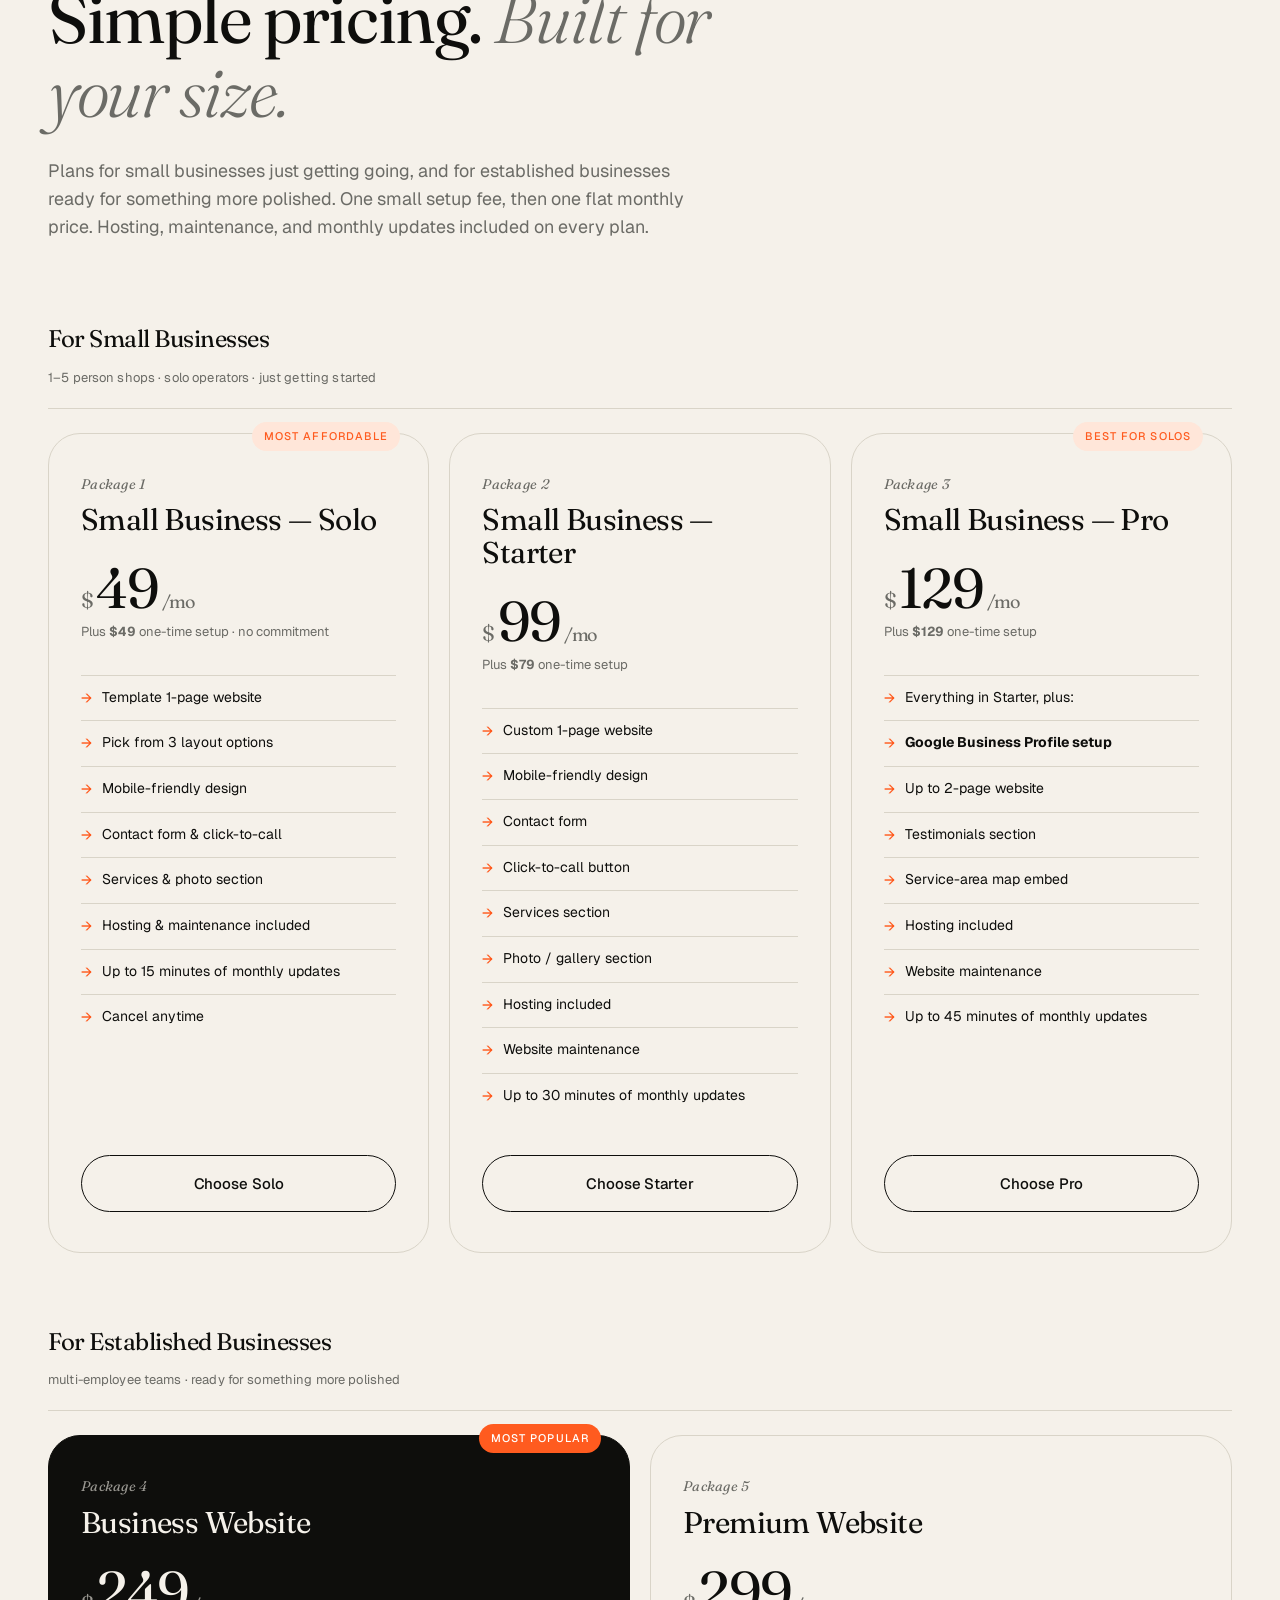
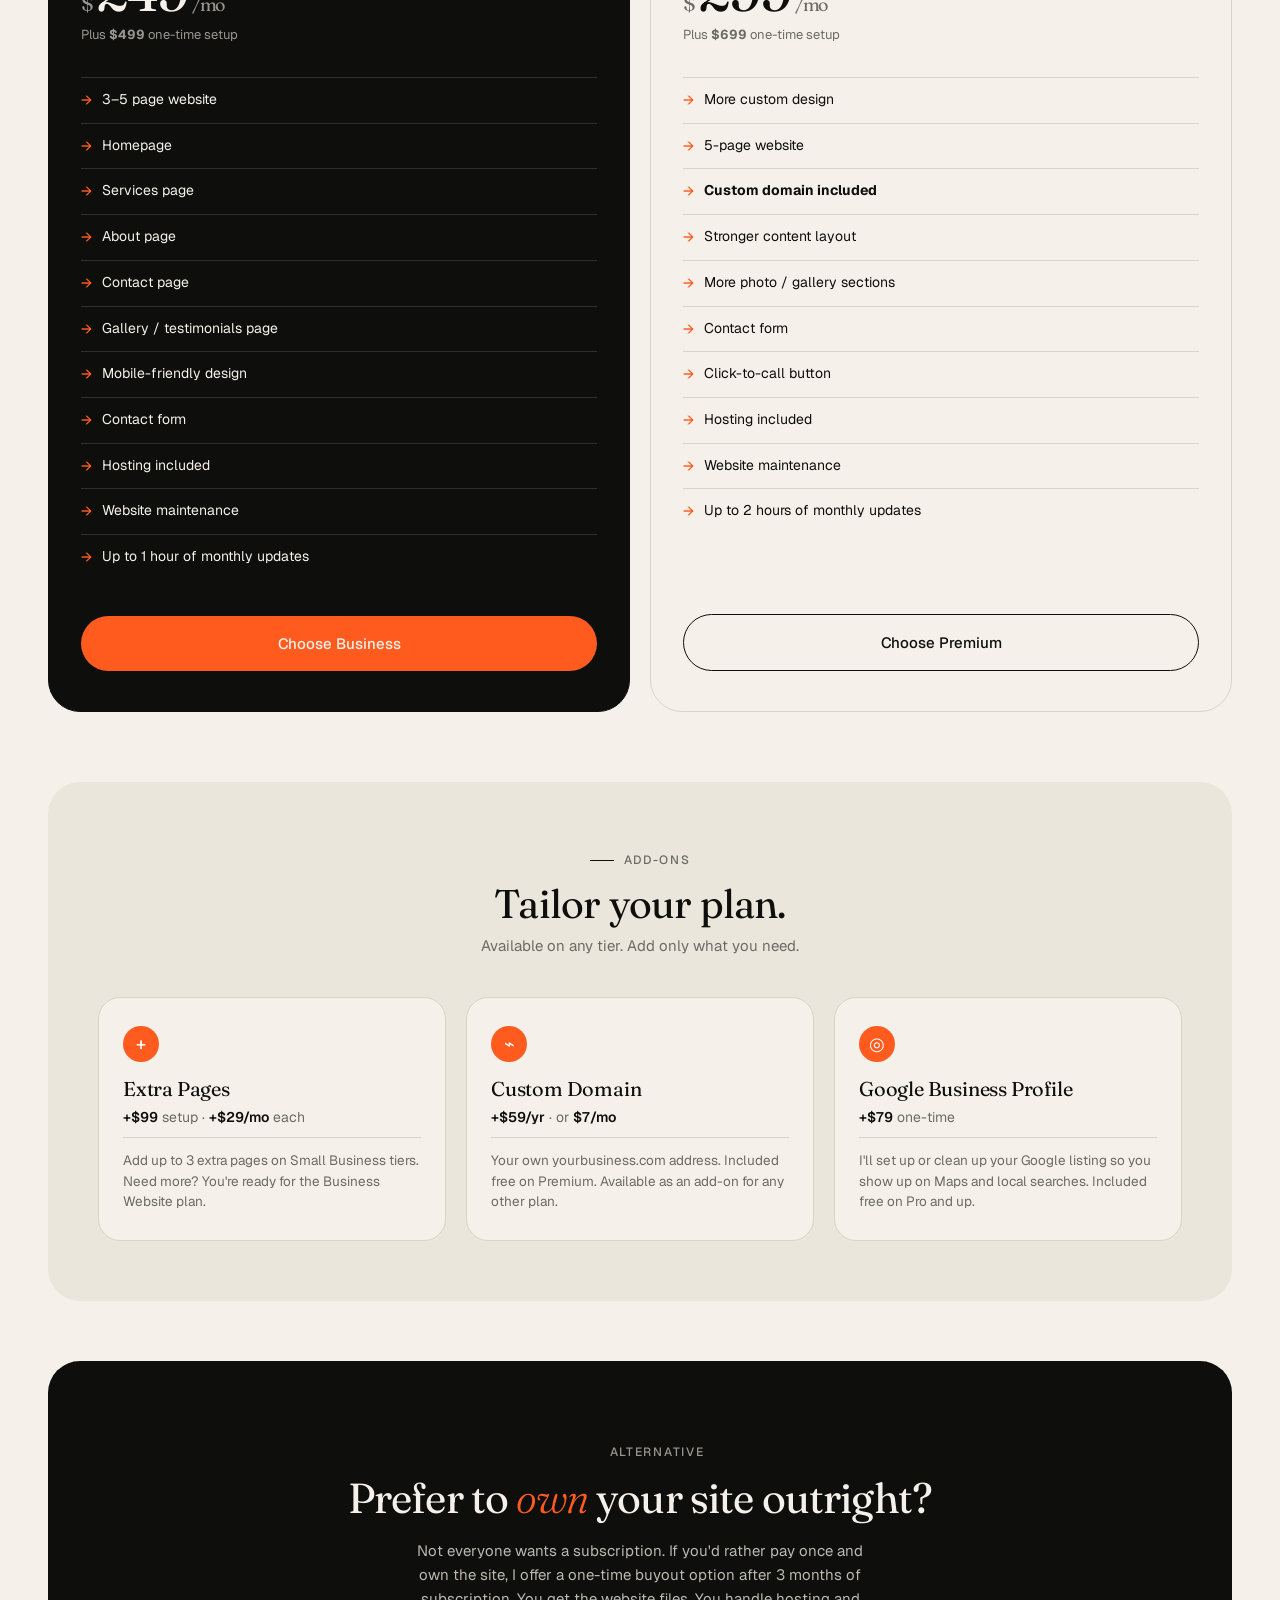
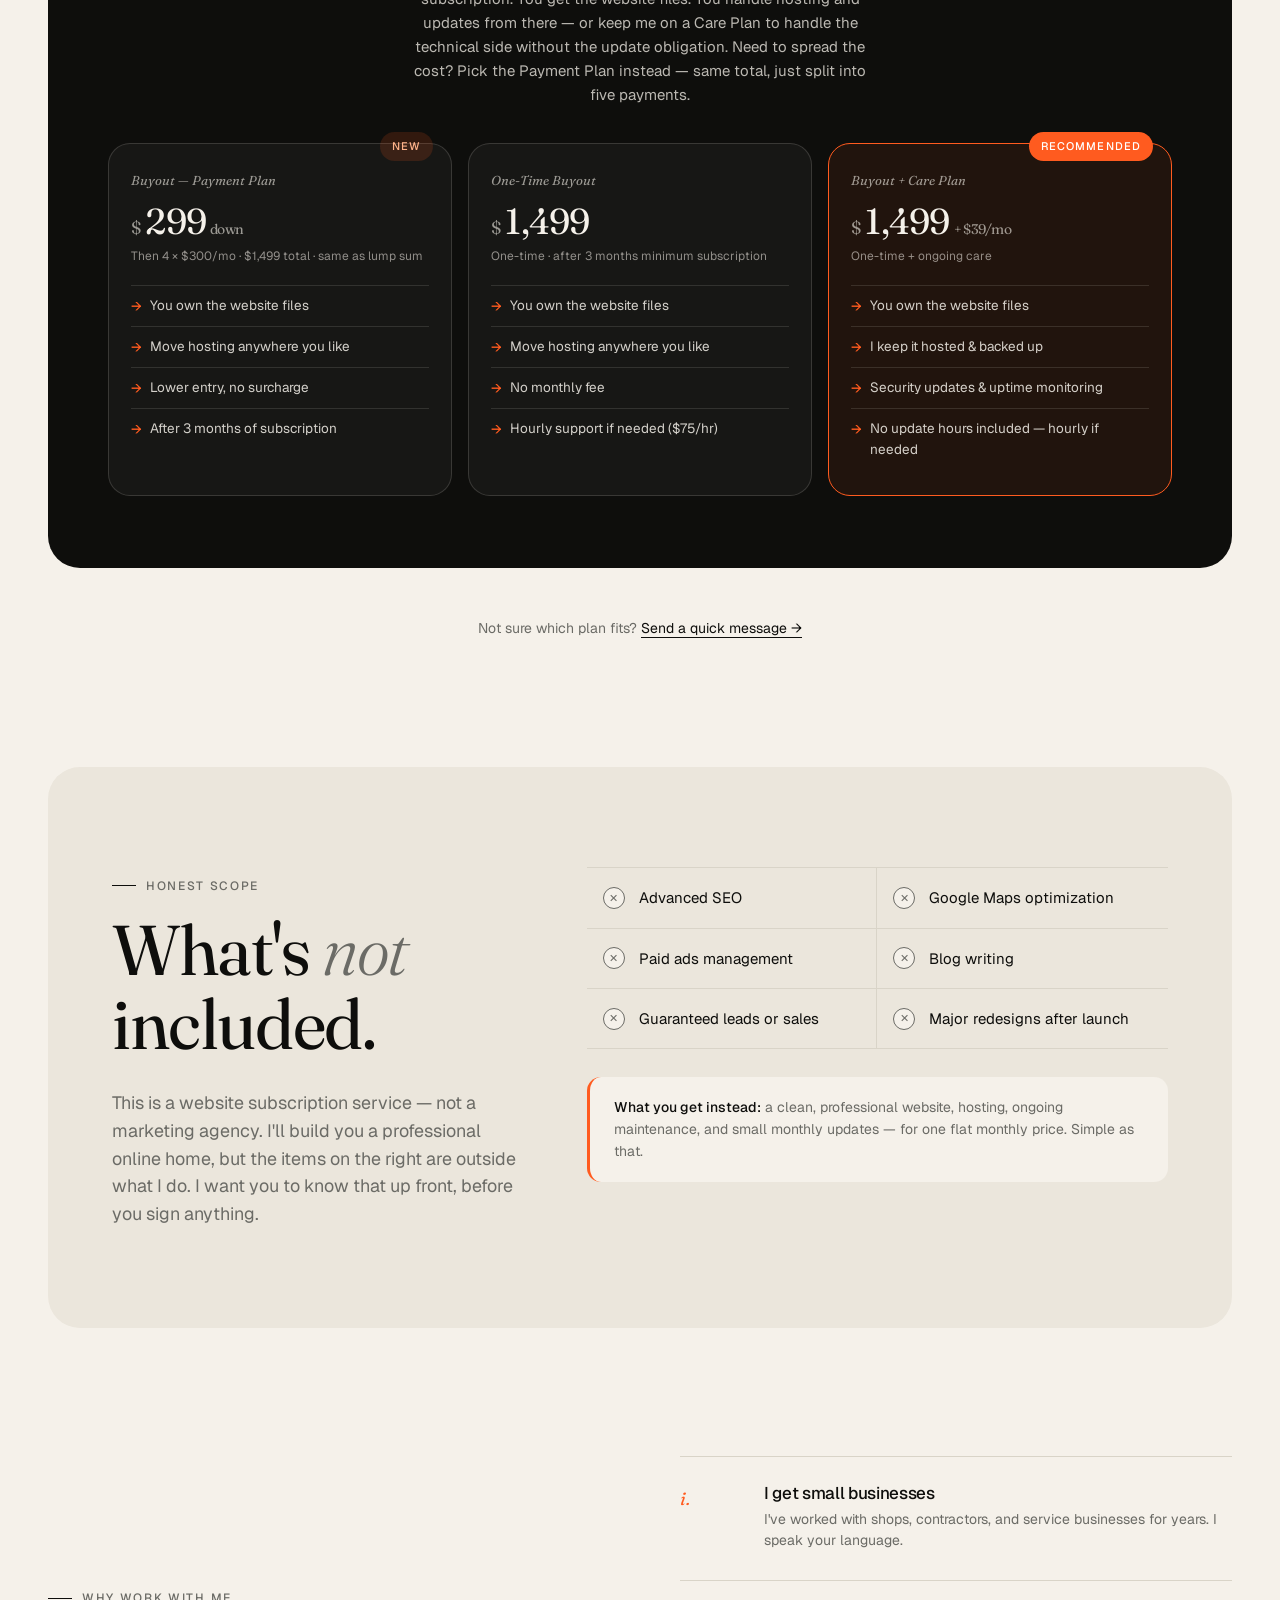
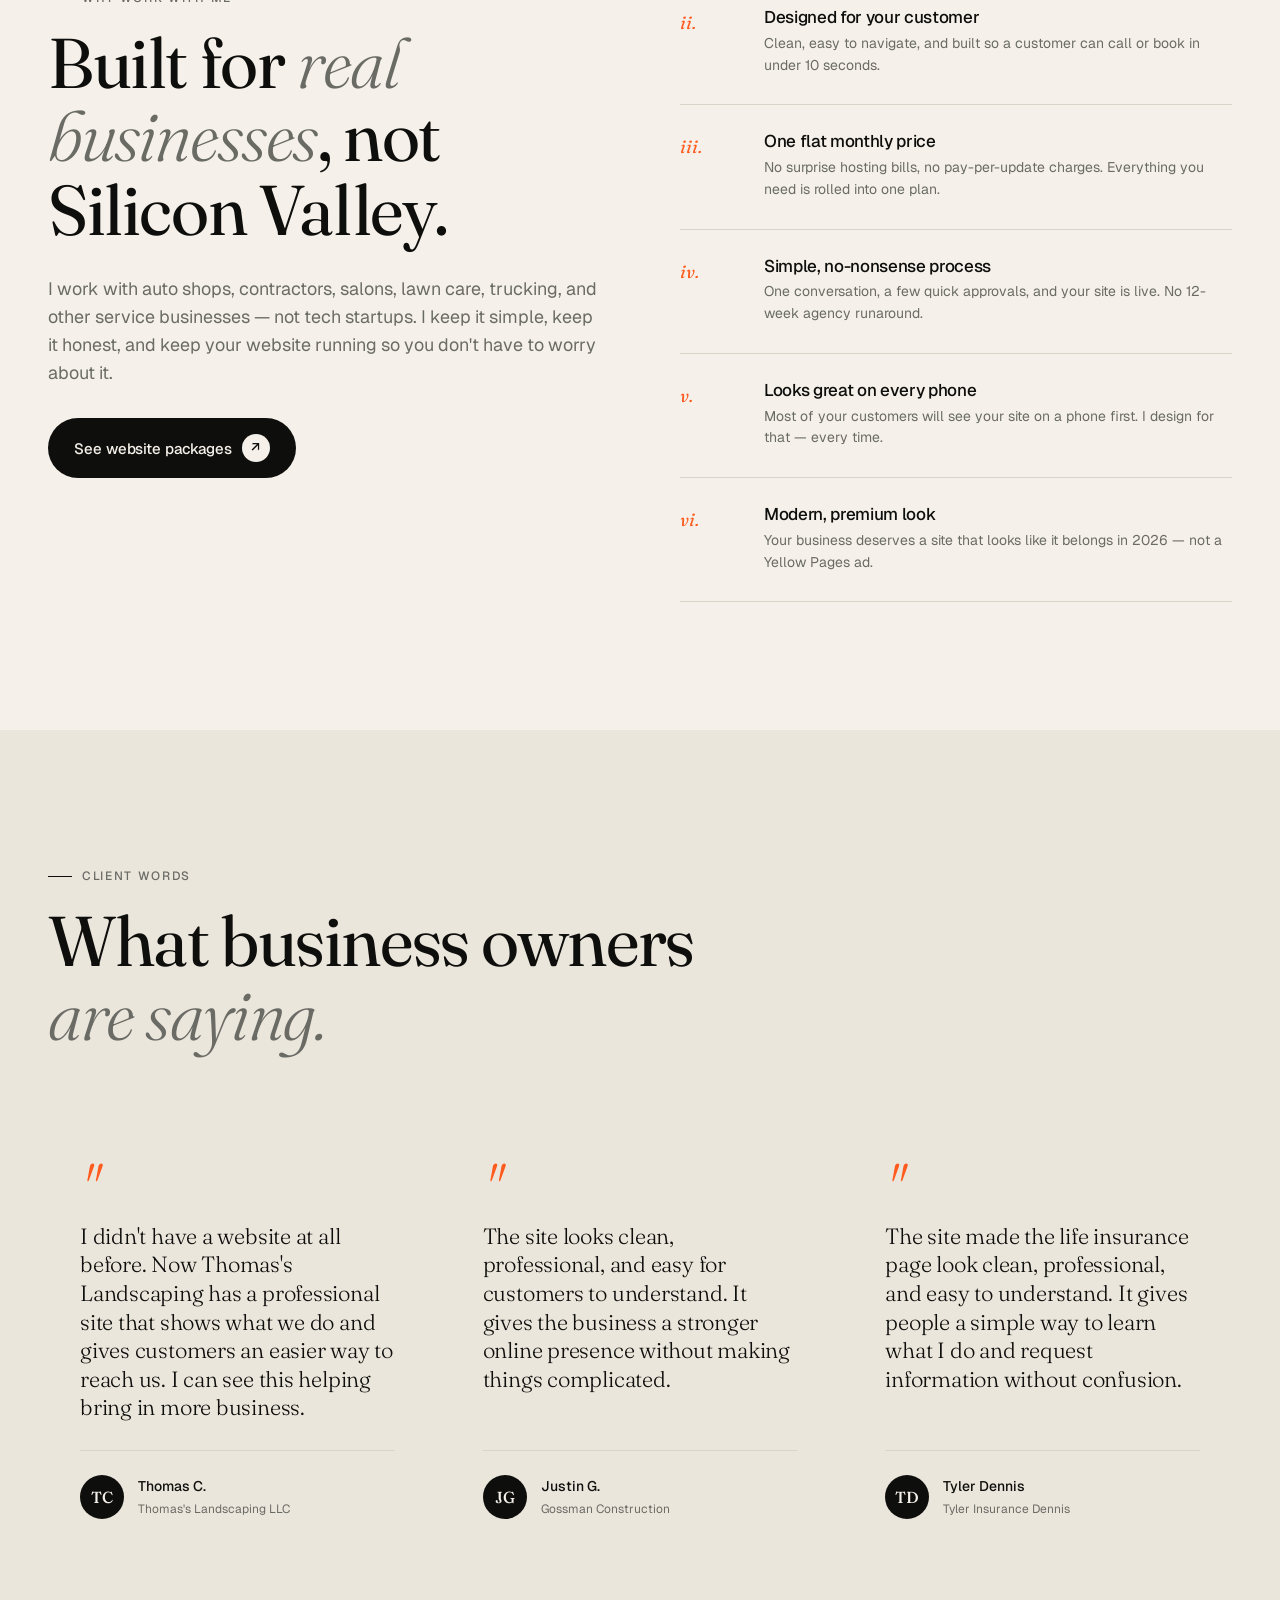
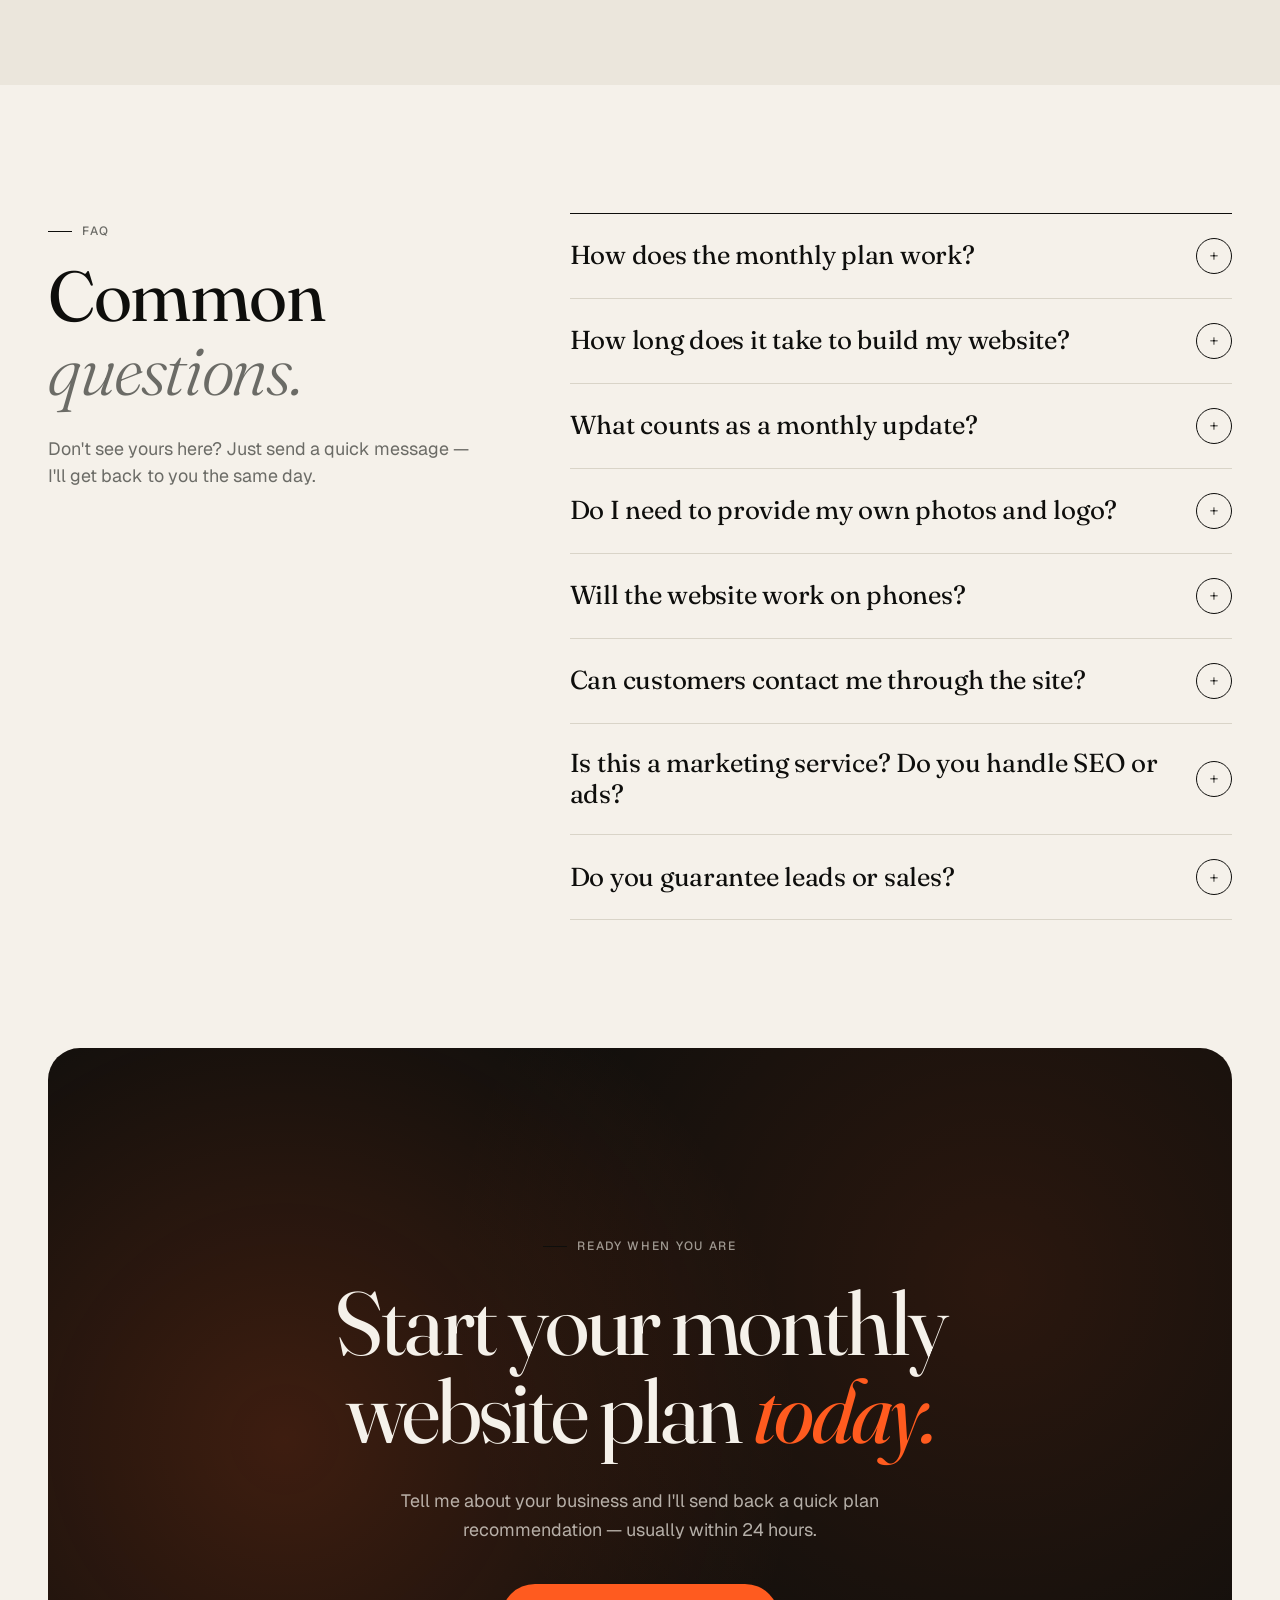
==== commit 04449e72: "Add files via upload" ====
--- a/index.html
+++ b/index.html
@@ -1,4 +1,5 @@
 <!DOCTYPE html>
+<!-- Built by Studio North Websites · studionorthwebsites.com -->
 <html lang="en">
 <head>
 <meta charset="UTF-8" />
@@ -31,7 +32,7 @@
   </a>
   <div class="nav-links">
     <a href="#services">Services</a>
-    <a href="#work">Gallery</a>
+    <a href="#work">Work</a>
     <a href="#process">Process</a>
     <a href="#pricing">Pricing</a>
     <a href="#faq">FAQ</a>
@@ -51,7 +52,7 @@
 <div class="mobile-menu" id="mobileMenu" aria-hidden="true">
   <div class="mobile-menu-inner">
     <a href="#services" class="mobile-link">Services</a>
-    <a href="#work" class="mobile-link">Gallery</a>
+    <a href="#work" class="mobile-link">Work</a>
     <a href="#process" class="mobile-link">Process</a>
     <a href="#pricing" class="mobile-link">Pricing</a>
     <a href="#faq" class="mobile-link">FAQ</a>
@@ -85,7 +86,7 @@
       </div>
       <div class="hero-meta reveal">
         <div class="hero-meta-item">
-          <span class="num">$99</span>
+          <span class="num">$49</span>
           <span class="label">Plans starting at /mo</span>
         </div>
         <div class="hero-meta-item">
@@ -316,7 +317,7 @@
 <section id="work" style="background:var(--paper-2);">
   <div class="container">
     <div class="section-header reveal">
-      <span class="eyebrow">Featured Websites</span>
+      <span class="eyebrow">Selected Work</span>
       <h2 class="section-title">Real businesses, <em>real websites.</em></h2>
     </div>
 
@@ -516,10 +517,31 @@
       </div>
     </div>
 
-    <div class="pricing-grid pricing-grid-2 reveal-stagger">
-      <!-- PACKAGE 1 — SMALL BUSINESS STARTER -->
+    <div class="pricing-grid reveal-stagger">
+      <!-- PACKAGE 1 — SMALL BUSINESS SOLO (NEW) -->
       <div class="price-card">
+        <span class="badge badge-soft">Most Affordable</span>
         <div class="price-name">Package 1</div>
+        <div class="price-tier">Small Business — Solo</div>
+        <!-- EDIT PRICE HERE -->
+        <div class="price-amount"><span class="currency">$</span>49<span class="currency" style="font-size:18px;">/mo</span></div>
+        <div class="price-billing">Plus <strong>$49</strong> one-time setup · no commitment</div>
+        <ul class="price-features">
+          <li>Template 1-page website</li>
+          <li>Pick from 3 layout options</li>
+          <li>Mobile-friendly design</li>
+          <li>Contact form &amp; click-to-call</li>
+          <li>Services &amp; photo section</li>
+          <li>Hosting &amp; maintenance included</li>
+          <li>Up to 15 minutes of monthly updates</li>
+          <li>Cancel anytime</li>
+        </ul>
+        <a href="#contact" class="btn btn-secondary">Choose Solo</a>
+      </div>
+
+      <!-- PACKAGE 2 — SMALL BUSINESS STARTER -->
+      <div class="price-card">
+        <div class="price-name">Package 2</div>
         <div class="price-tier">Small Business — Starter</div>
         <!-- EDIT PRICE HERE -->
         <div class="price-amount"><span class="currency">$</span>99<span class="currency" style="font-size:18px;">/mo</span></div>
@@ -538,10 +560,10 @@
         <a href="#contact" class="btn btn-secondary">Choose Starter</a>
       </div>
 
-      <!-- PACKAGE 2 — SMALL BUSINESS PRO -->
+      <!-- PACKAGE 3 — SMALL BUSINESS PRO -->
       <div class="price-card">
         <span class="badge badge-soft">Best for Solos</span>
-        <div class="price-name">Package 2</div>
+        <div class="price-name">Package 3</div>
         <div class="price-tier">Small Business — Pro</div>
         <!-- EDIT PRICE HERE -->
         <div class="price-amount"><span class="currency">$</span>129<span class="currency" style="font-size:18px;">/mo</span></div>
@@ -572,10 +594,10 @@
     </div>
 
     <div class="pricing-grid pricing-grid-2 reveal-stagger">
-      <!-- PACKAGE 3 — BUSINESS WEBSITE (FEATURED) -->
+      <!-- PACKAGE 4 — BUSINESS WEBSITE (FEATURED) -->
       <div class="price-card featured">
         <span class="badge">Most Popular</span>
-        <div class="price-name">Package 3</div>
+        <div class="price-name">Package 4</div>
         <div class="price-tier">Business Website</div>
         <!-- EDIT PRICE HERE -->
         <div class="price-amount"><span class="currency">$</span>249<span class="currency" style="font-size:18px;">/mo</span></div>
@@ -596,9 +618,9 @@
         <a href="#contact" class="btn btn-primary">Choose Business</a>
       </div>
 
-      <!-- PACKAGE 4 — PREMIUM WEBSITE -->
+      <!-- PACKAGE 5 — PREMIUM WEBSITE -->
       <div class="price-card">
-        <div class="price-name">Package 4</div>
+        <div class="price-name">Package 5</div>
         <div class="price-tier">Premium Website</div>
         <!-- EDIT PRICE HERE -->
         <div class="price-amount"><span class="currency">$</span>299<span class="currency" style="font-size:18px;">/mo</span></div>
@@ -654,13 +676,26 @@
          BUYOUT OPTION
          ========================================================== -->
     <div class="buyout reveal">
-      <div class="buyout-inner">
+      <div class="buyout-inner buyout-inner-stacked">
         <div class="buyout-text">
           <span class="eyebrow" style="color:rgba(245,241,234,0.6);">Alternative</span>
           <h3 class="buyout-title">Prefer to <em>own</em> your site outright?</h3>
-          <p class="buyout-desc">Not everyone wants a subscription. If you'd rather pay once and own the site, I offer a one-time buyout option after 3 months of subscription. You get the website files. You handle hosting and updates from there — or keep me on a Care Plan to handle the technical side without the update obligation.</p>
-        </div>
-        <div class="buyout-options">
+          <p class="buyout-desc">Not everyone wants a subscription. If you'd rather pay once and own the site, I offer a one-time buyout option after 3 months of subscription. You get the website files. You handle hosting and updates from there — or keep me on a Care Plan to handle the technical side without the update obligation. Need to spread the cost? Pick the Payment Plan instead — same total, just split into five payments.</p>
+        </div>
+        <div class="buyout-options buyout-options-3">
+          <!-- NEW: PAYMENT PLAN BUYOUT -->
+          <div class="buyout-card">
+            <span class="badge badge-soft" style="background:rgba(255,91,31,0.15);color:#ffb38a;">New</span>
+            <div class="buyout-card-name">Buyout — Payment Plan</div>
+            <div class="buyout-card-price"><span class="currency">$</span>299 <span class="currency" style="font-size:14px;">down</span></div>
+            <div class="buyout-card-billing">Then 4 × $300/mo · $1,499 total · same as lump sum</div>
+            <ul class="buyout-features">
+              <li>You own the website files</li>
+              <li>Move hosting anywhere you like</li>
+              <li>Lower entry, no surcharge</li>
+              <li>After 3 months of subscription</li>
+            </ul>
+          </div>
           <div class="buyout-card">
             <div class="buyout-card-name">One-Time Buyout</div>
             <div class="buyout-card-price"><span class="currency">$</span>1,499</div>
@@ -867,7 +902,7 @@
             What counts as a monthly update?
             <span class="faq-toggle">+</span>
           </div>
-          <div class="faq-a">Things like updating your hours, adding new photos, changing prices, swapping out testimonials, fixing typos, or tweaking text. Each plan includes a set amount of update time per month — 30 minutes, 1 hour, or 2 hours depending on the plan.</div>
+          <div class="faq-a">Things like updating your hours, adding new photos, changing prices, swapping out testimonials, fixing typos, or tweaking text. Each plan includes a set amount of update time per month — 15 minutes, 30 minutes, 45 minutes, 1 hour, or 2 hours depending on the plan.</div>
         </div>
         <div class="faq-item">
           <div class="faq-q">
@@ -984,10 +1019,12 @@
             <label for="type">Which plan are you interested in?</label>
             <select id="type" name="type" required>
               <option value="">Choose one...</option>
+              <option>Small Business — Solo ($49/mo)</option>
               <option>Small Business — Starter ($99/mo)</option>
               <option>Small Business — Pro ($129/mo)</option>
               <option>Business Website ($249/mo)</option>
               <option>Premium Website ($299/mo)</option>
+              <option>Buyout — Payment Plan ($299 down + 4×$300)</option>
               <option>One-time Buyout ($1,499)</option>
               <option>Buyout + Care Plan ($1,499 + $39/mo)</option>
               <option>Not sure yet — let's talk</option>
--- a/style.css
+++ b/style.css
@@ -1423,10 +1423,26 @@
   max-width: var(--max);
   margin: 0 auto;
 }
+.buyout-inner-stacked {
+  display: block;
+}
+.buyout-inner-stacked .buyout-text {
+  max-width: 720px;
+  margin: 0 auto 36px;
+  text-align: center;
+}
+.buyout-inner-stacked .buyout-desc {
+  margin-left: auto;
+  margin-right: auto;
+}
 @media (max-width: 880px) {
   .buyout-inner {
     grid-template-columns: 1fr;
     gap: 36px;
+  }
+  .buyout-inner-stacked .buyout-text {
+    text-align: left;
+    margin-bottom: 28px;
   }
 }
 .buyout-text .eyebrow {
@@ -1457,8 +1473,15 @@
   grid-template-columns: 1fr 1fr;
   gap: 16px;
 }
+.buyout-options-3 {
+  grid-template-columns: repeat(3, 1fr);
+}
+@media (max-width: 880px) {
+  .buyout-options-3 { grid-template-columns: 1fr 1fr; }
+}
 @media (max-width: 600px) {
   .buyout-options { grid-template-columns: 1fr; }
+  .buyout-options-3 { grid-template-columns: 1fr; }
 }
 .buyout-card {
   background: rgba(245,241,234,0.04);
@@ -1483,8 +1506,17 @@
   border-color: var(--accent);
 }
 .buyout-card .badge {
+  position: absolute;
   top: -12px;
   right: 18px;
+  background: var(--accent);
+  color: white;
+  font-size: 11px;
+  letter-spacing: 0.1em;
+  text-transform: uppercase;
+  padding: 6px 12px;
+  border-radius: 999px;
+  font-weight: 500;
 }
 .buyout-card-name {
   font-family: var(--display);
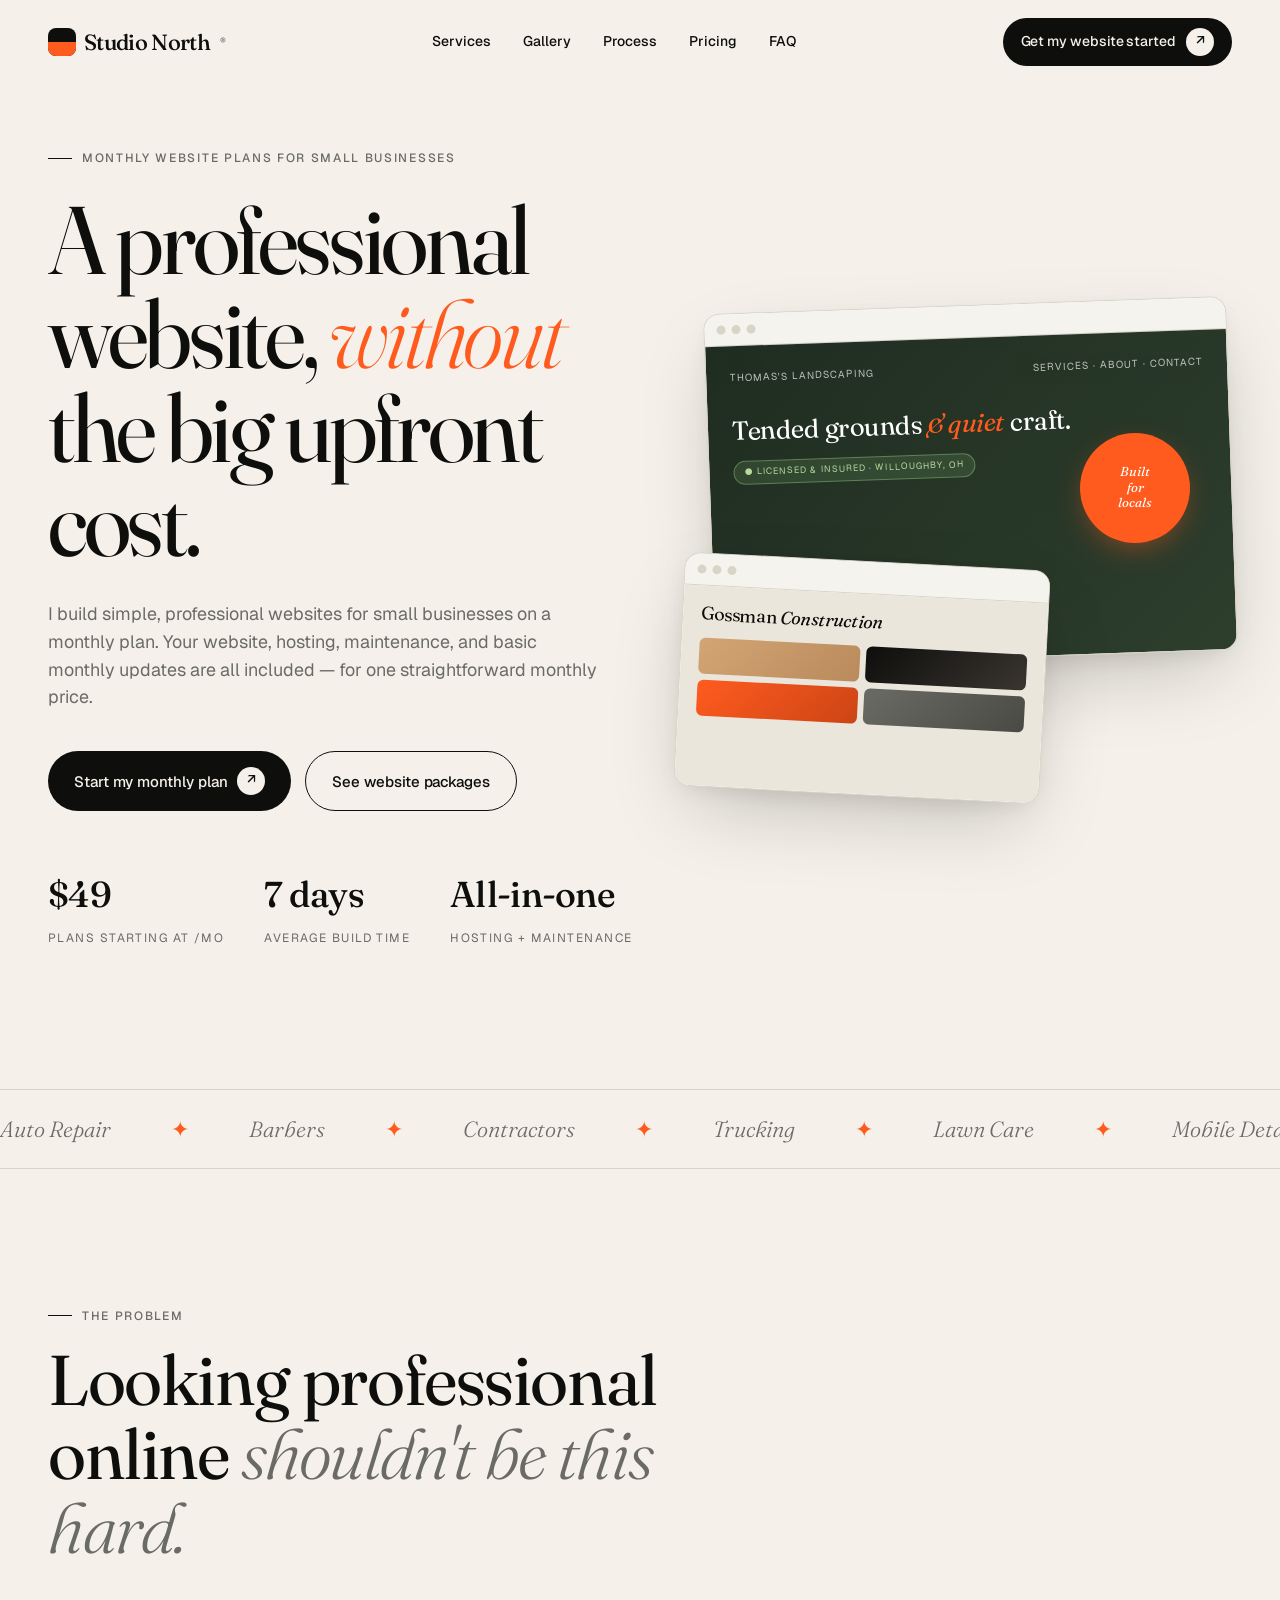
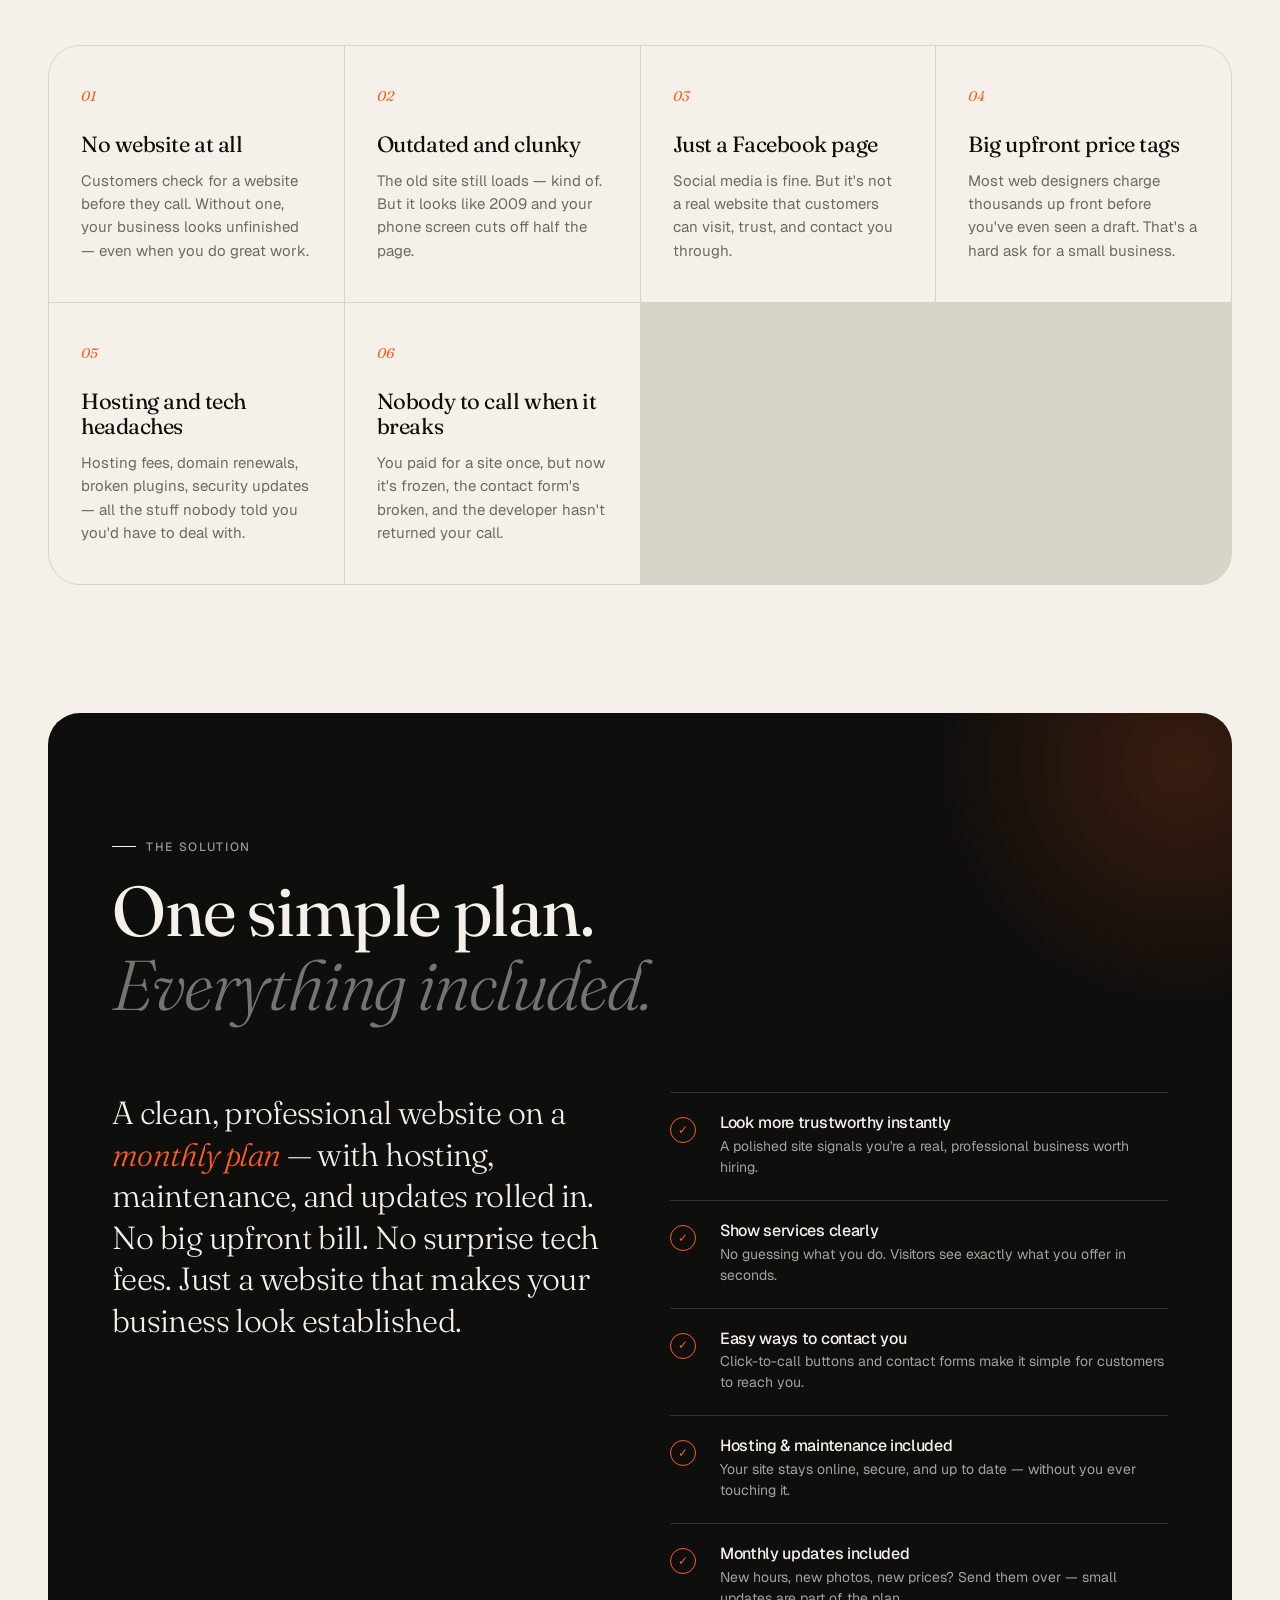
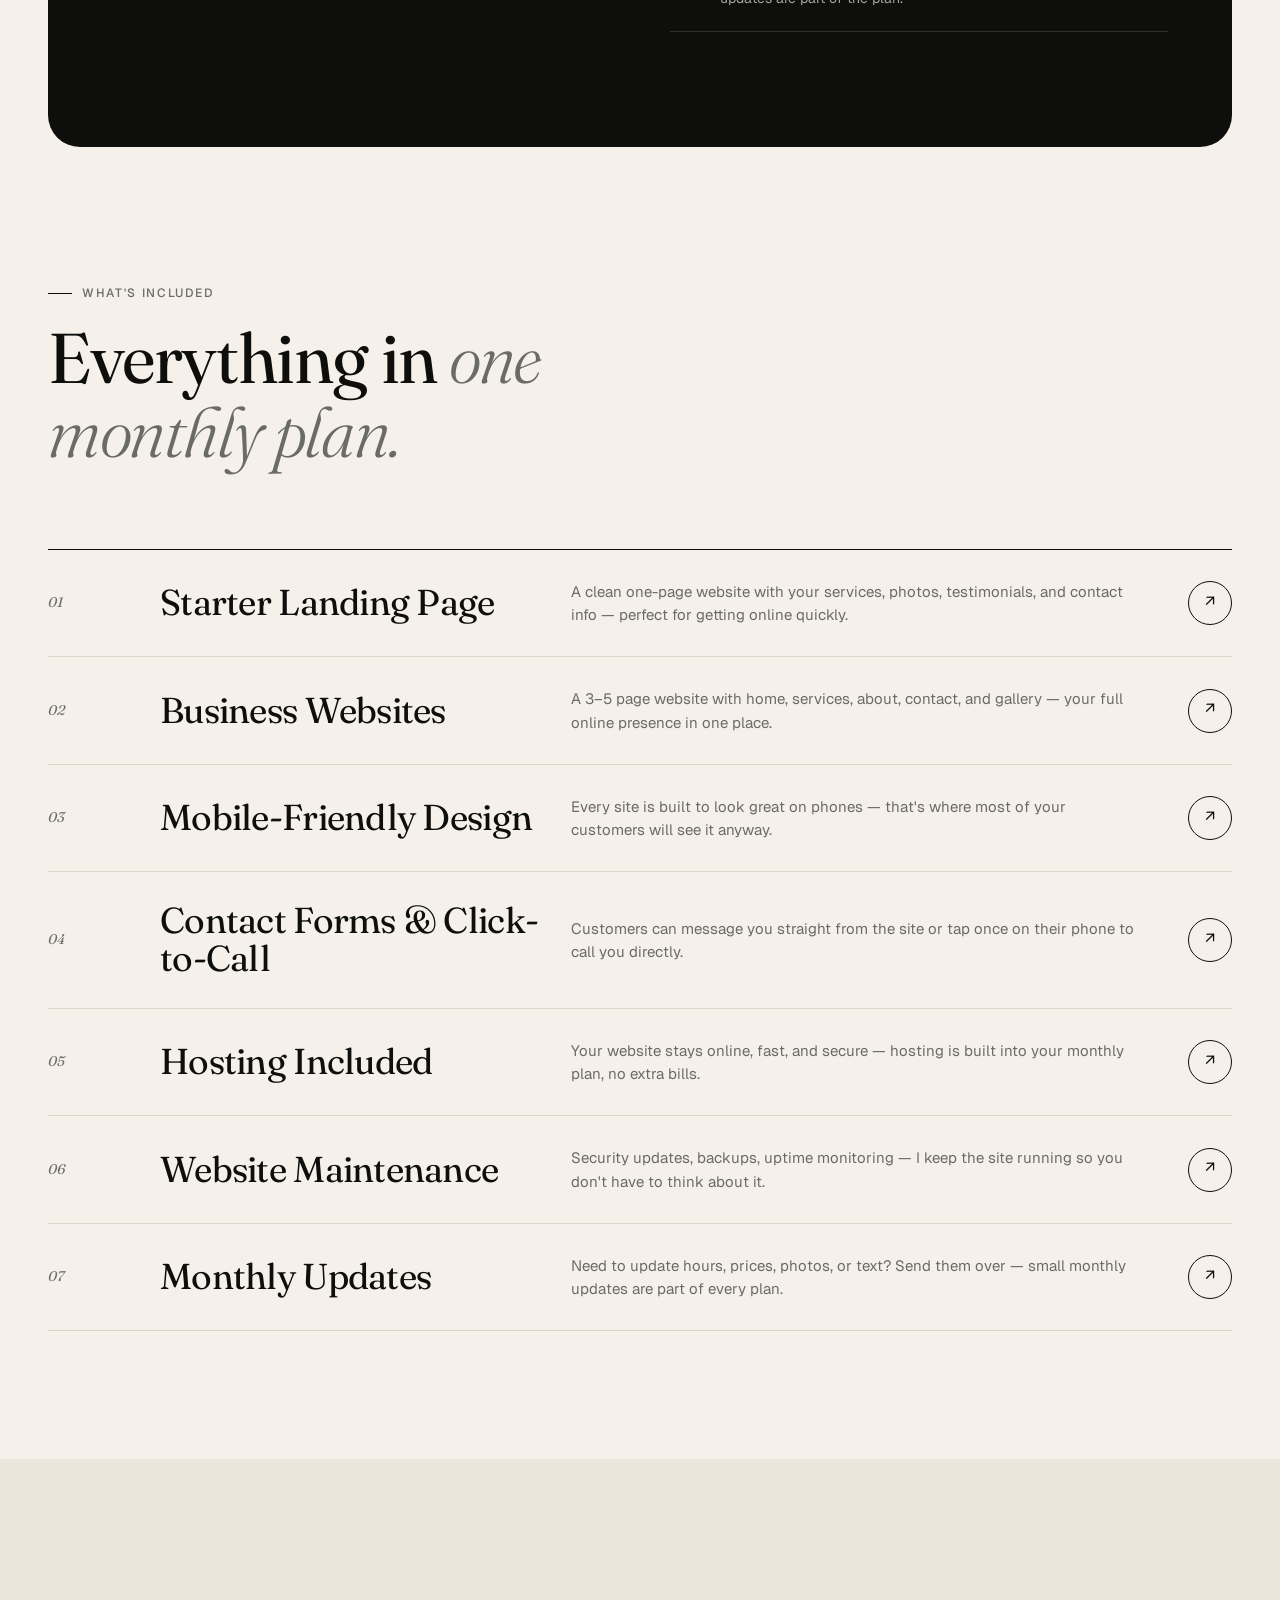
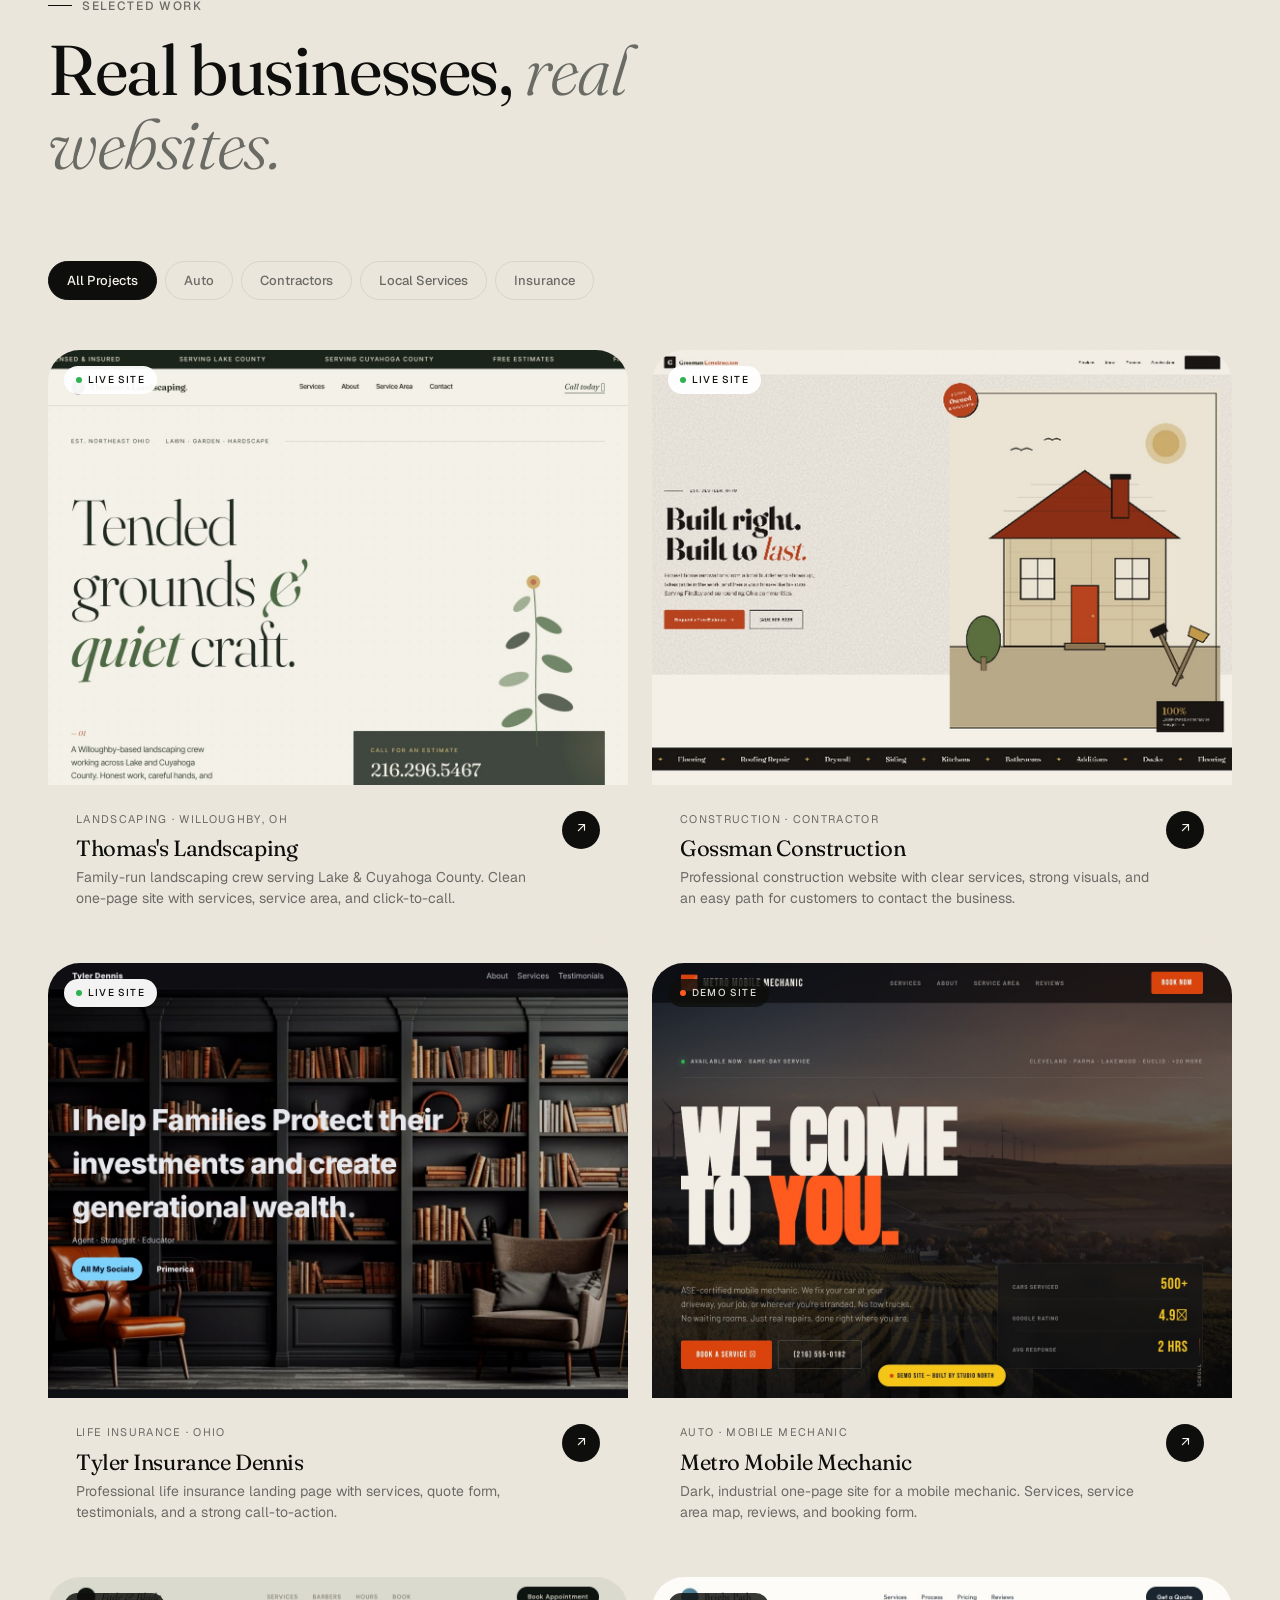
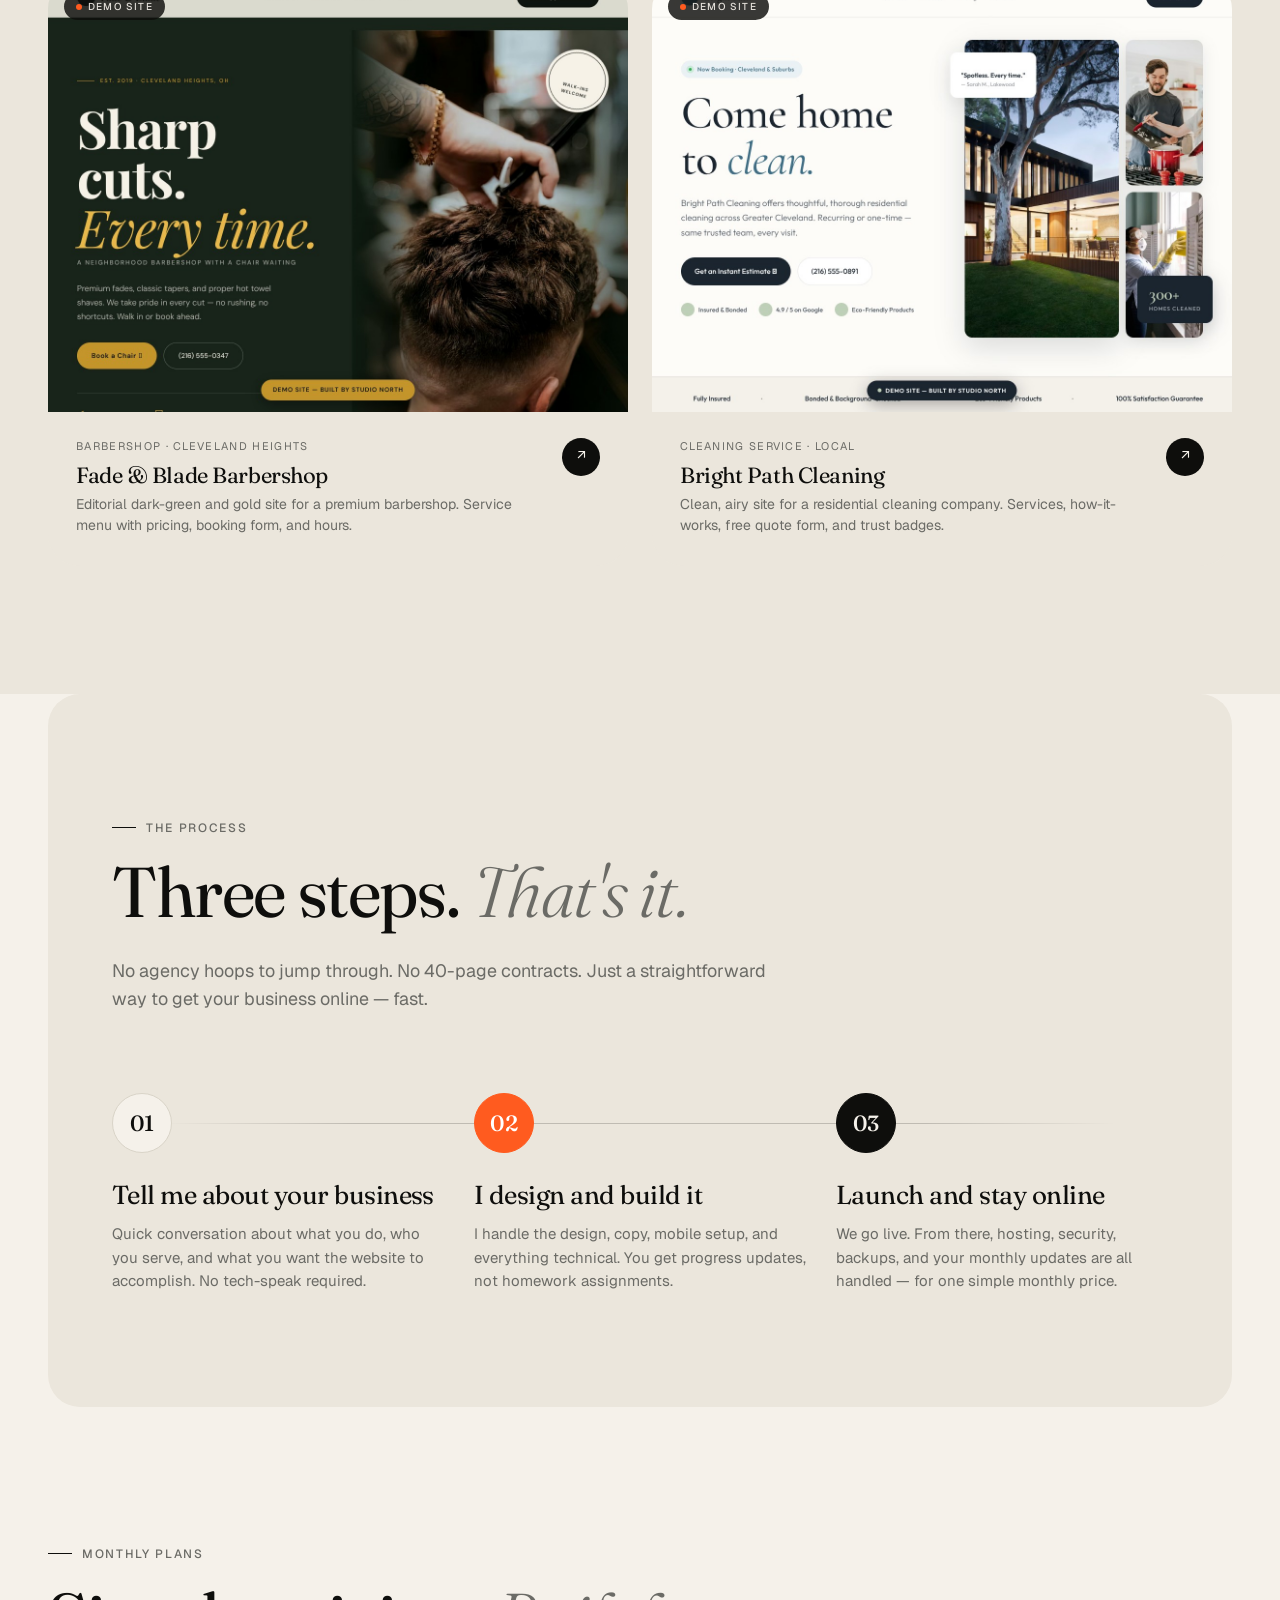
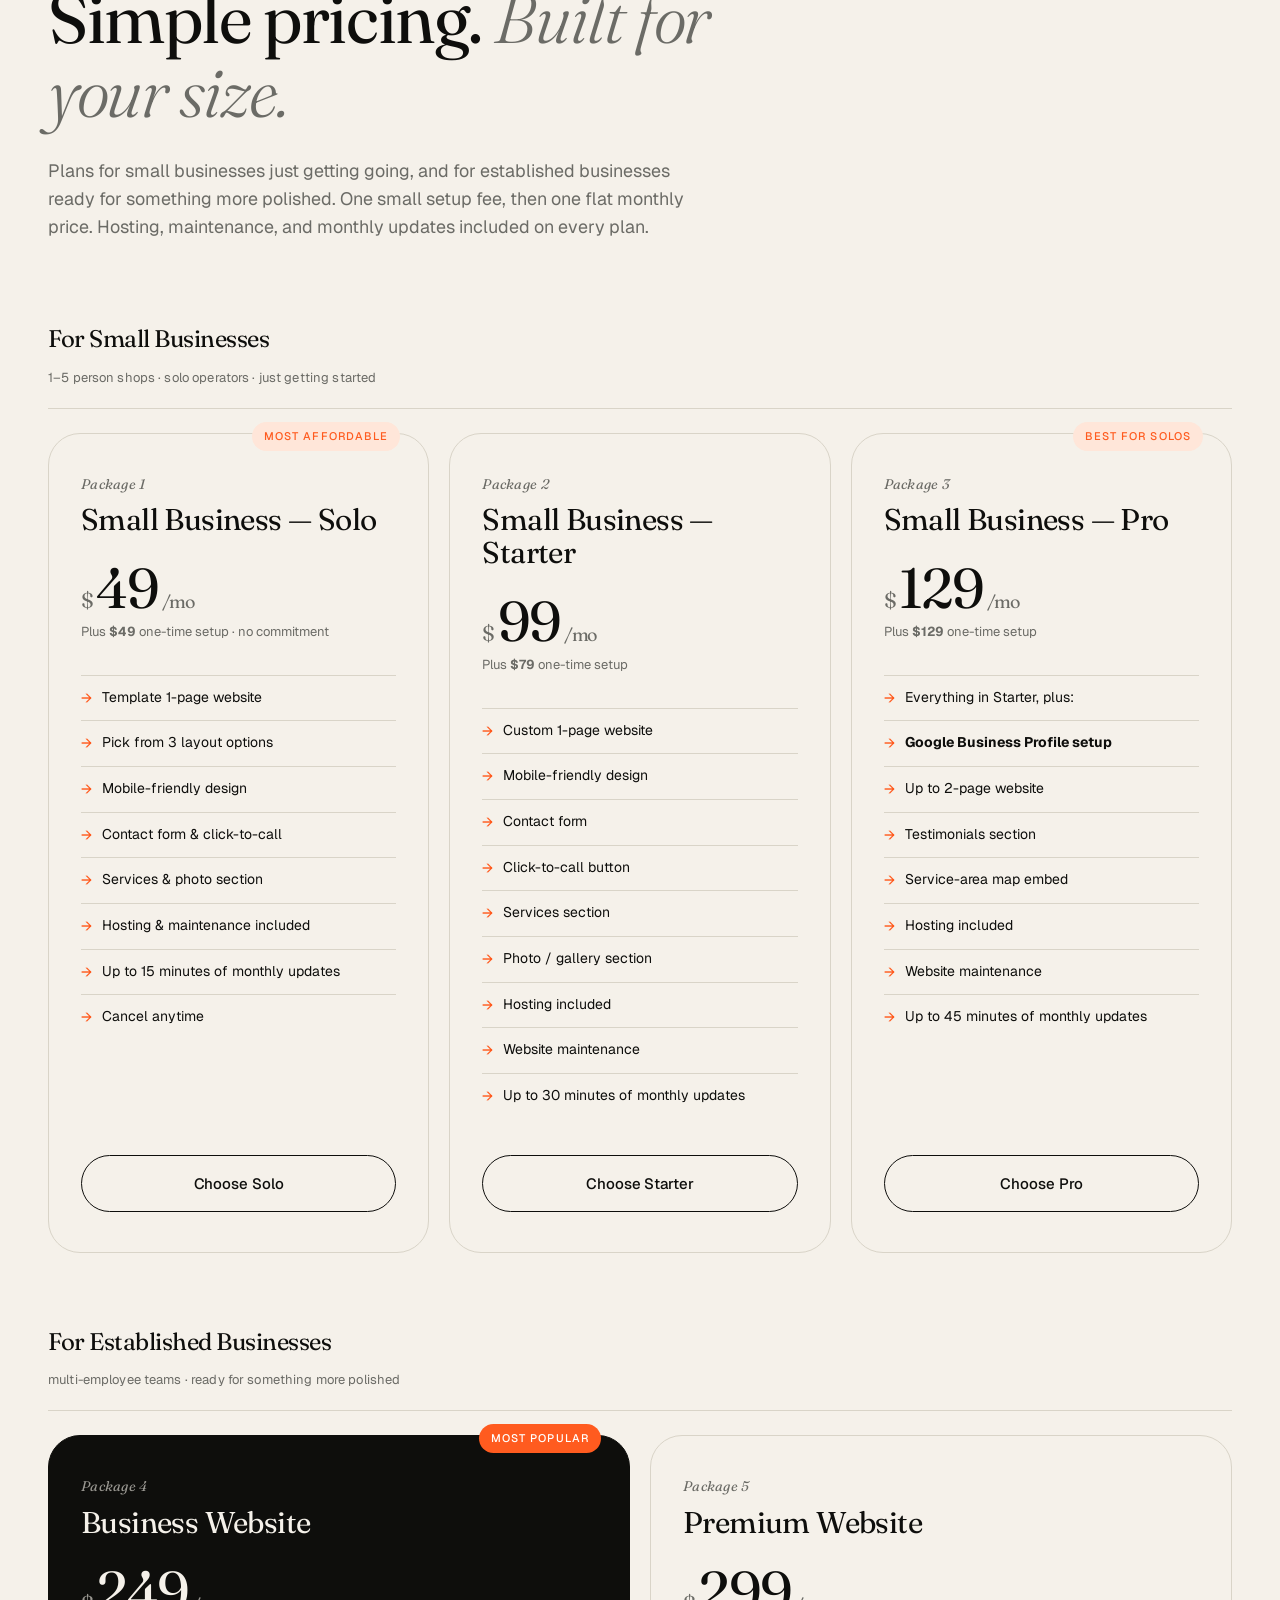
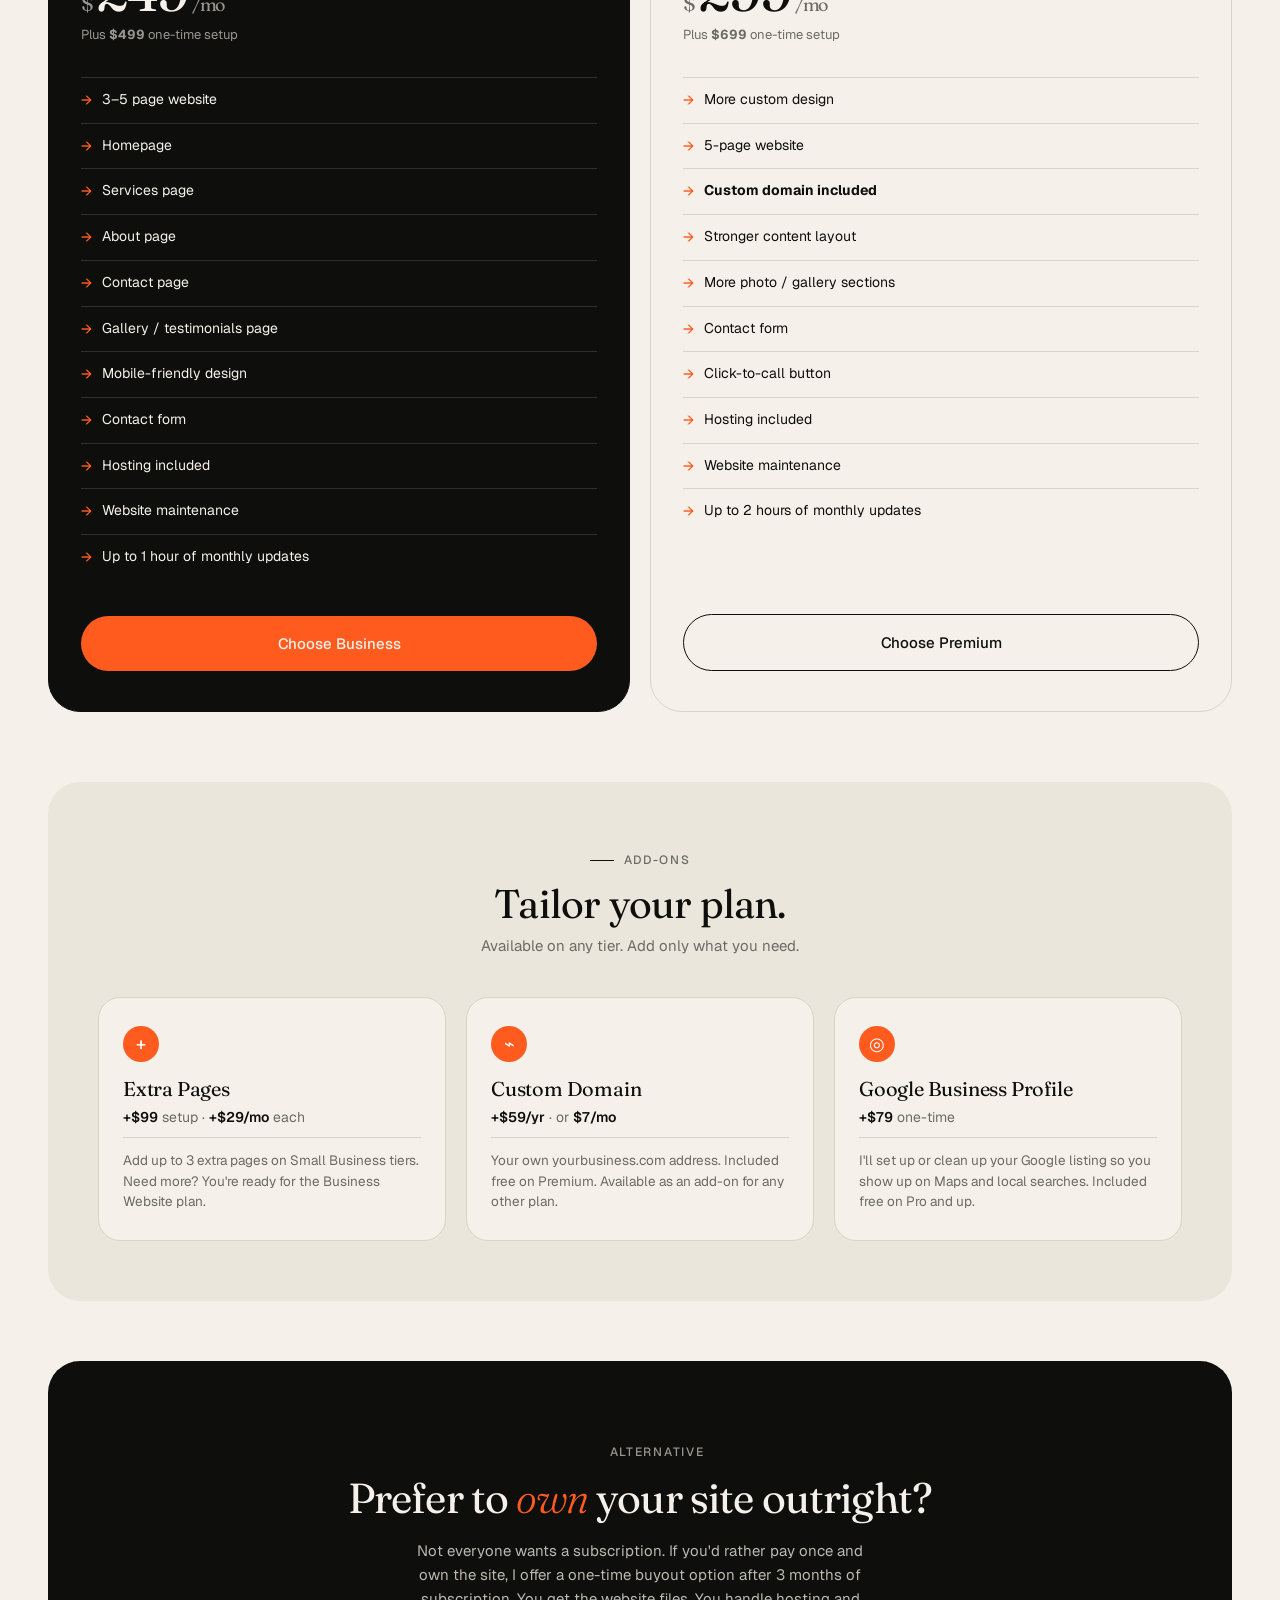
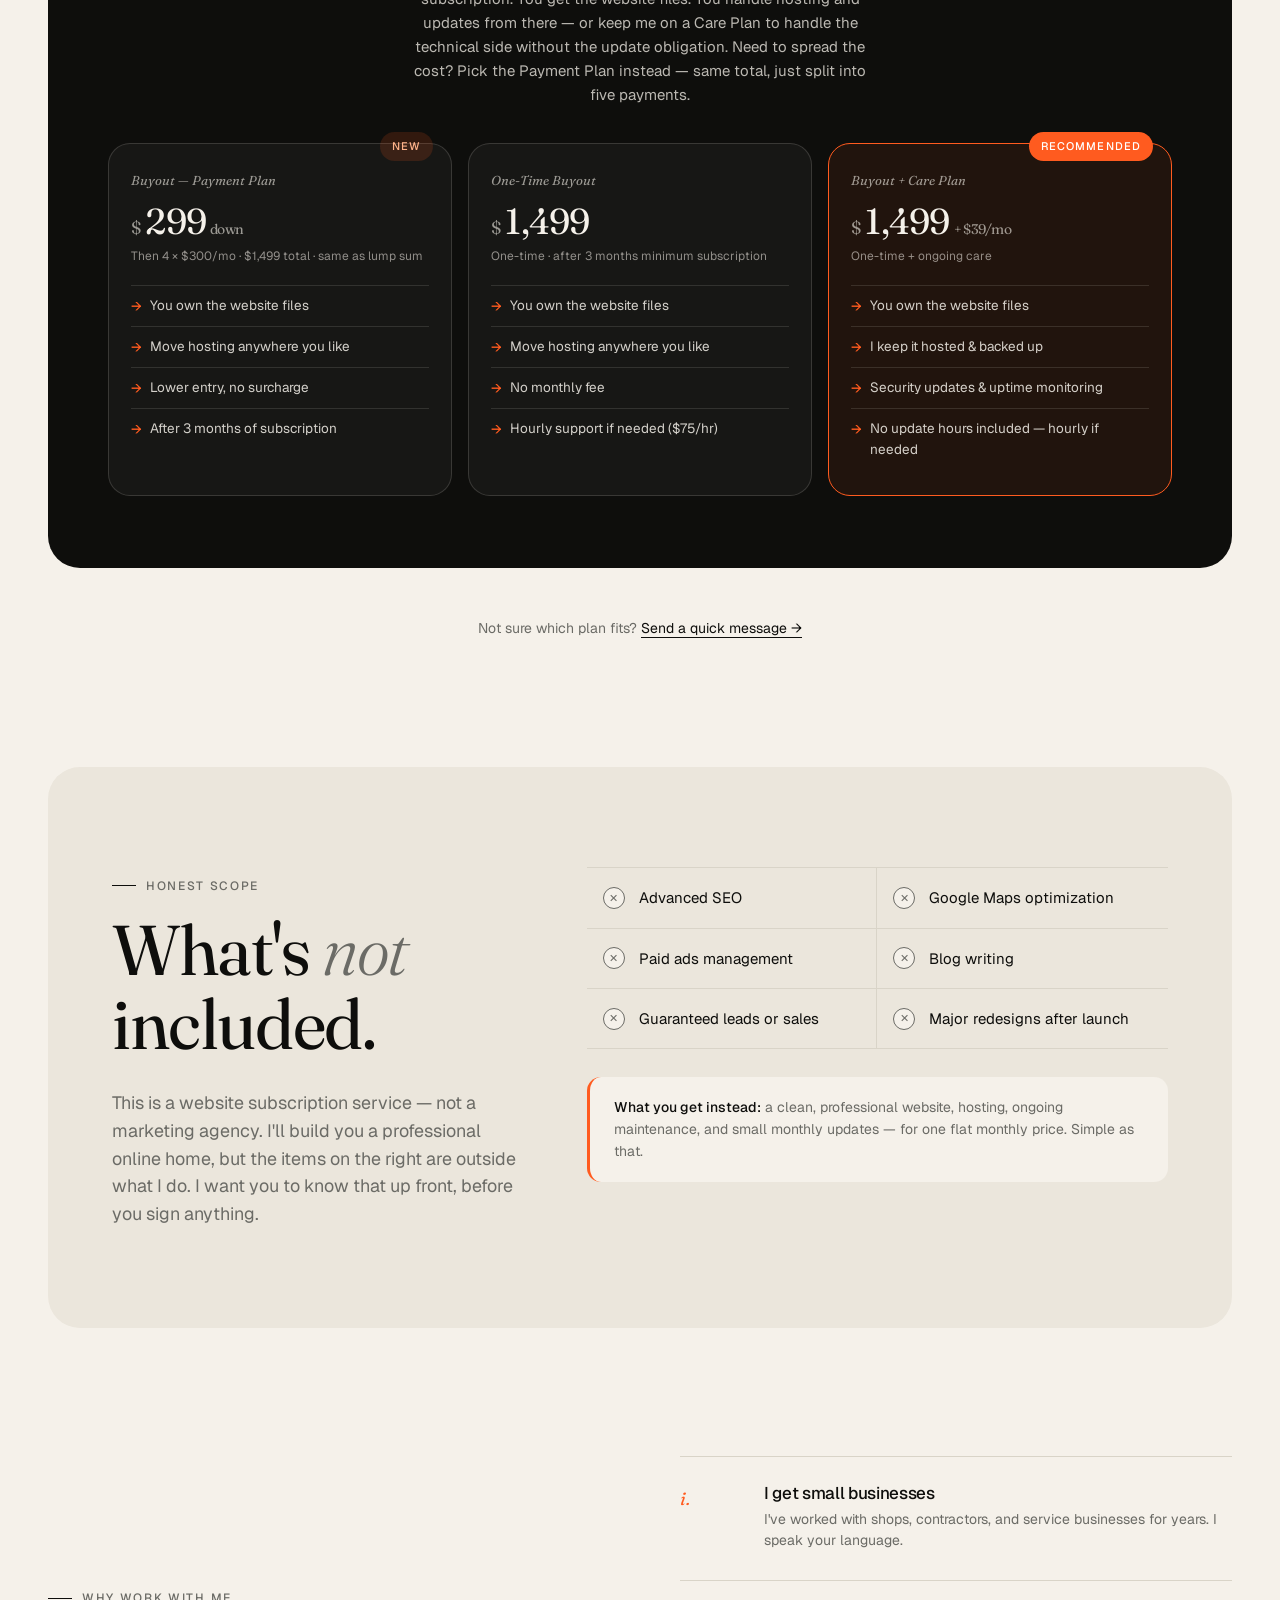
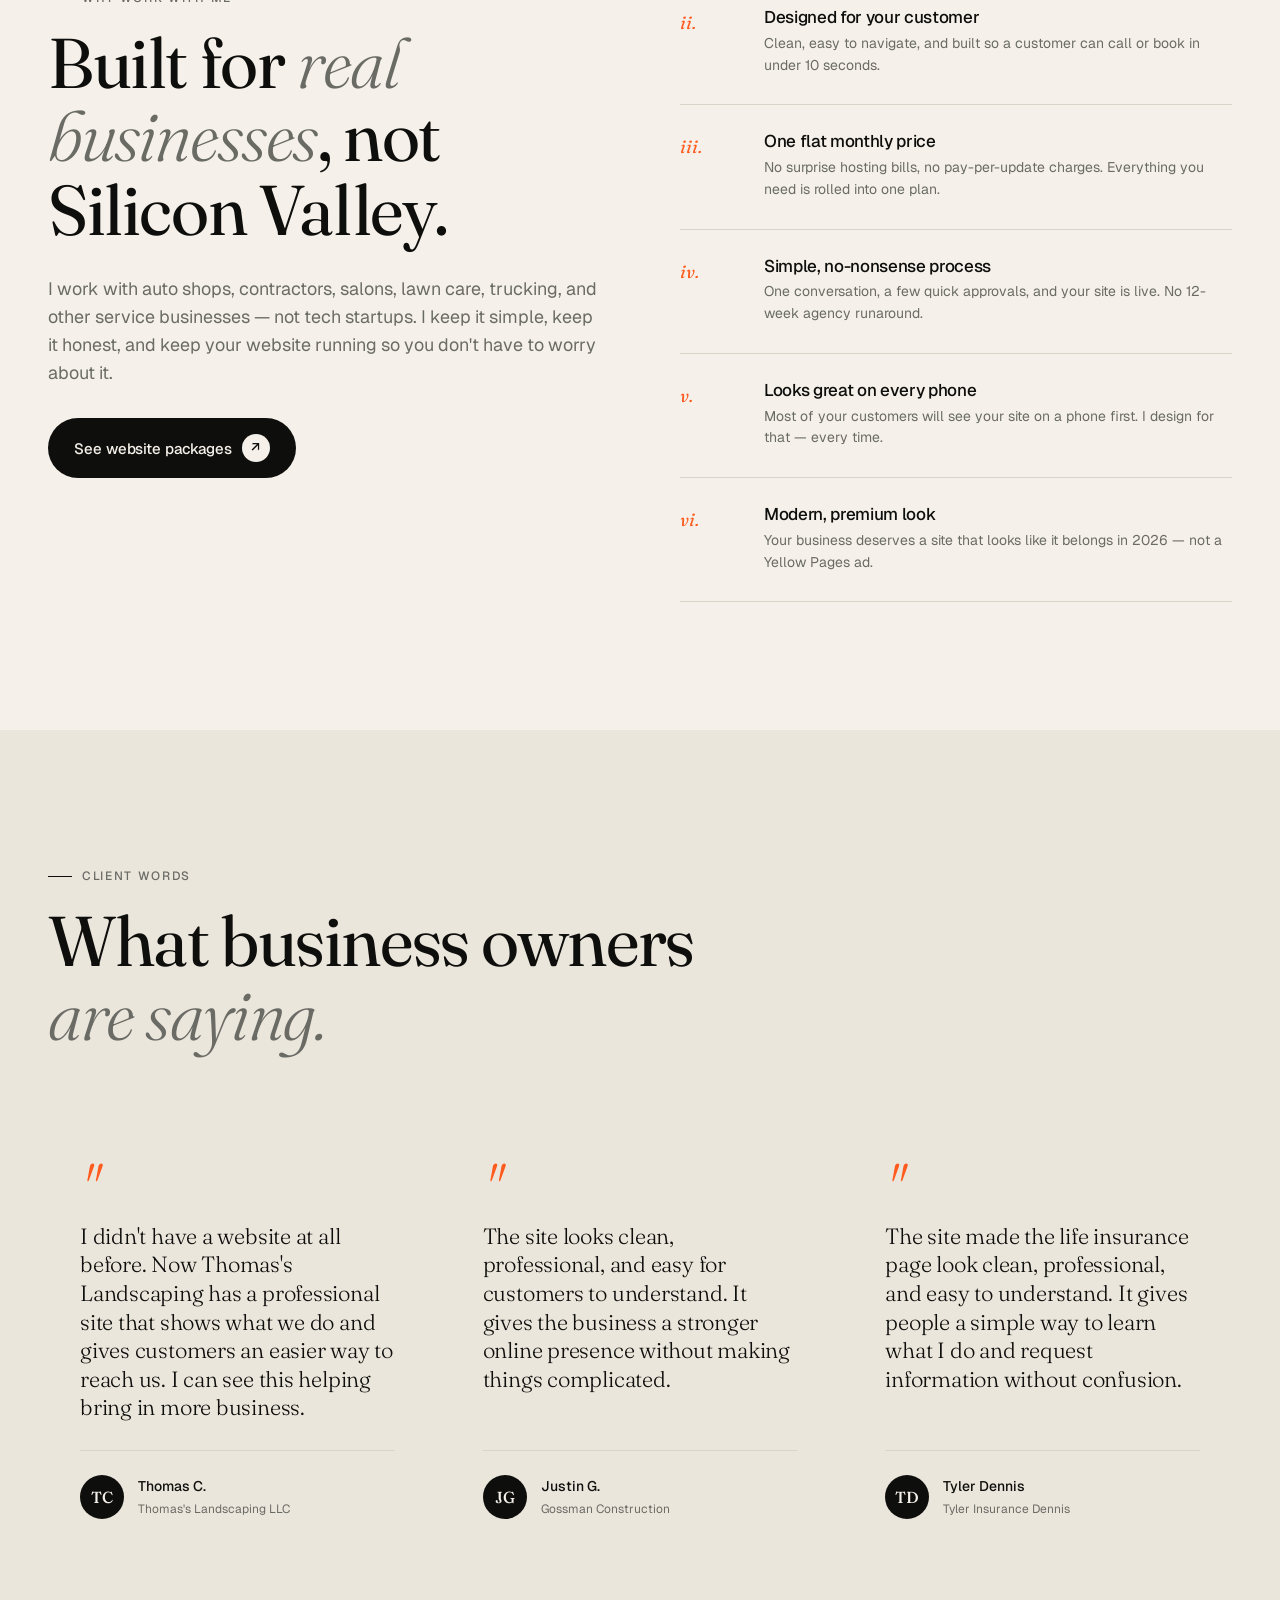
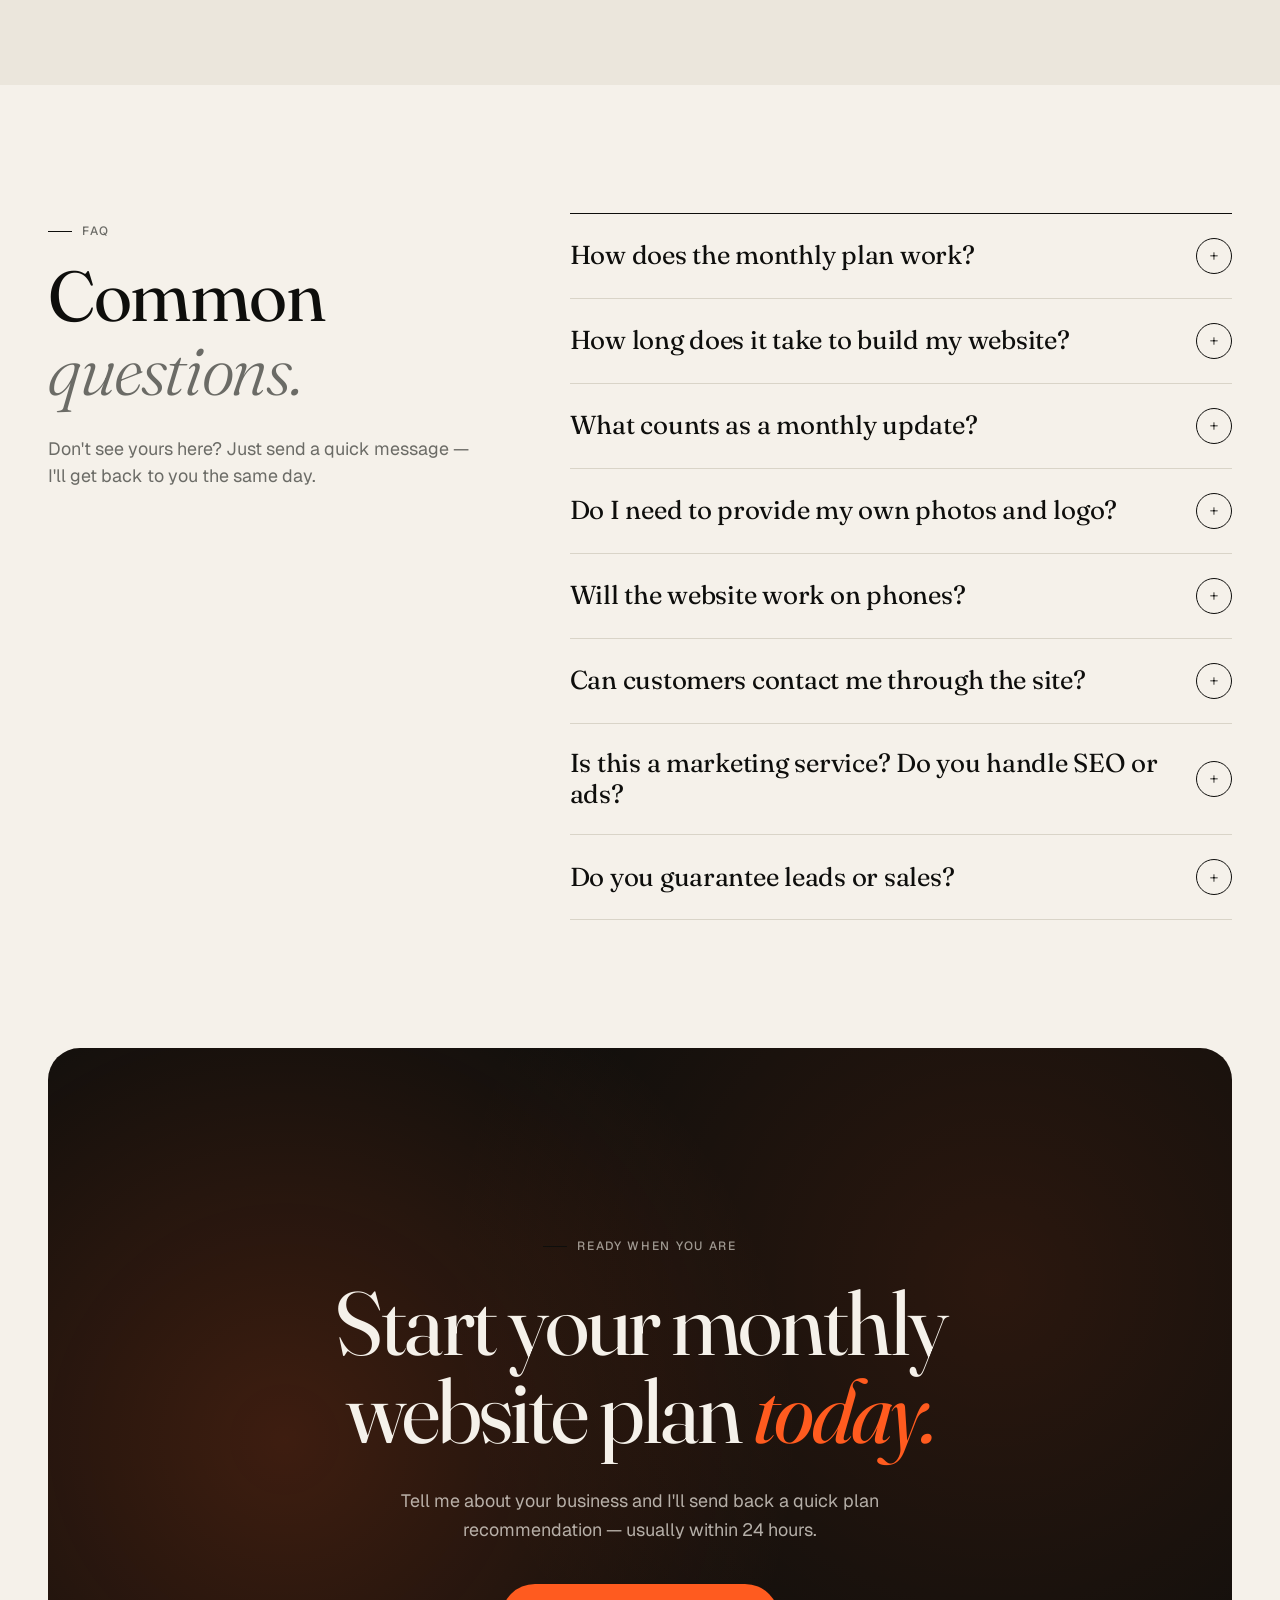
==== commit 773b24d4: "Update index.html updated "work" to "gallery"" ====
--- a/index.html
+++ b/index.html
@@ -32,7 +32,7 @@
   </a>
   <div class="nav-links">
     <a href="#services">Services</a>
-    <a href="#work">Work</a>
+    <a href="#work">Gallery</a>
     <a href="#process">Process</a>
     <a href="#pricing">Pricing</a>
     <a href="#faq">FAQ</a>
@@ -52,7 +52,7 @@
 <div class="mobile-menu" id="mobileMenu" aria-hidden="true">
   <div class="mobile-menu-inner">
     <a href="#services" class="mobile-link">Services</a>
-    <a href="#work" class="mobile-link">Work</a>
+    <a href="#work" class="mobile-link">Gallery</a>
     <a href="#process" class="mobile-link">Process</a>
     <a href="#pricing" class="mobile-link">Pricing</a>
     <a href="#faq" class="mobile-link">FAQ</a>
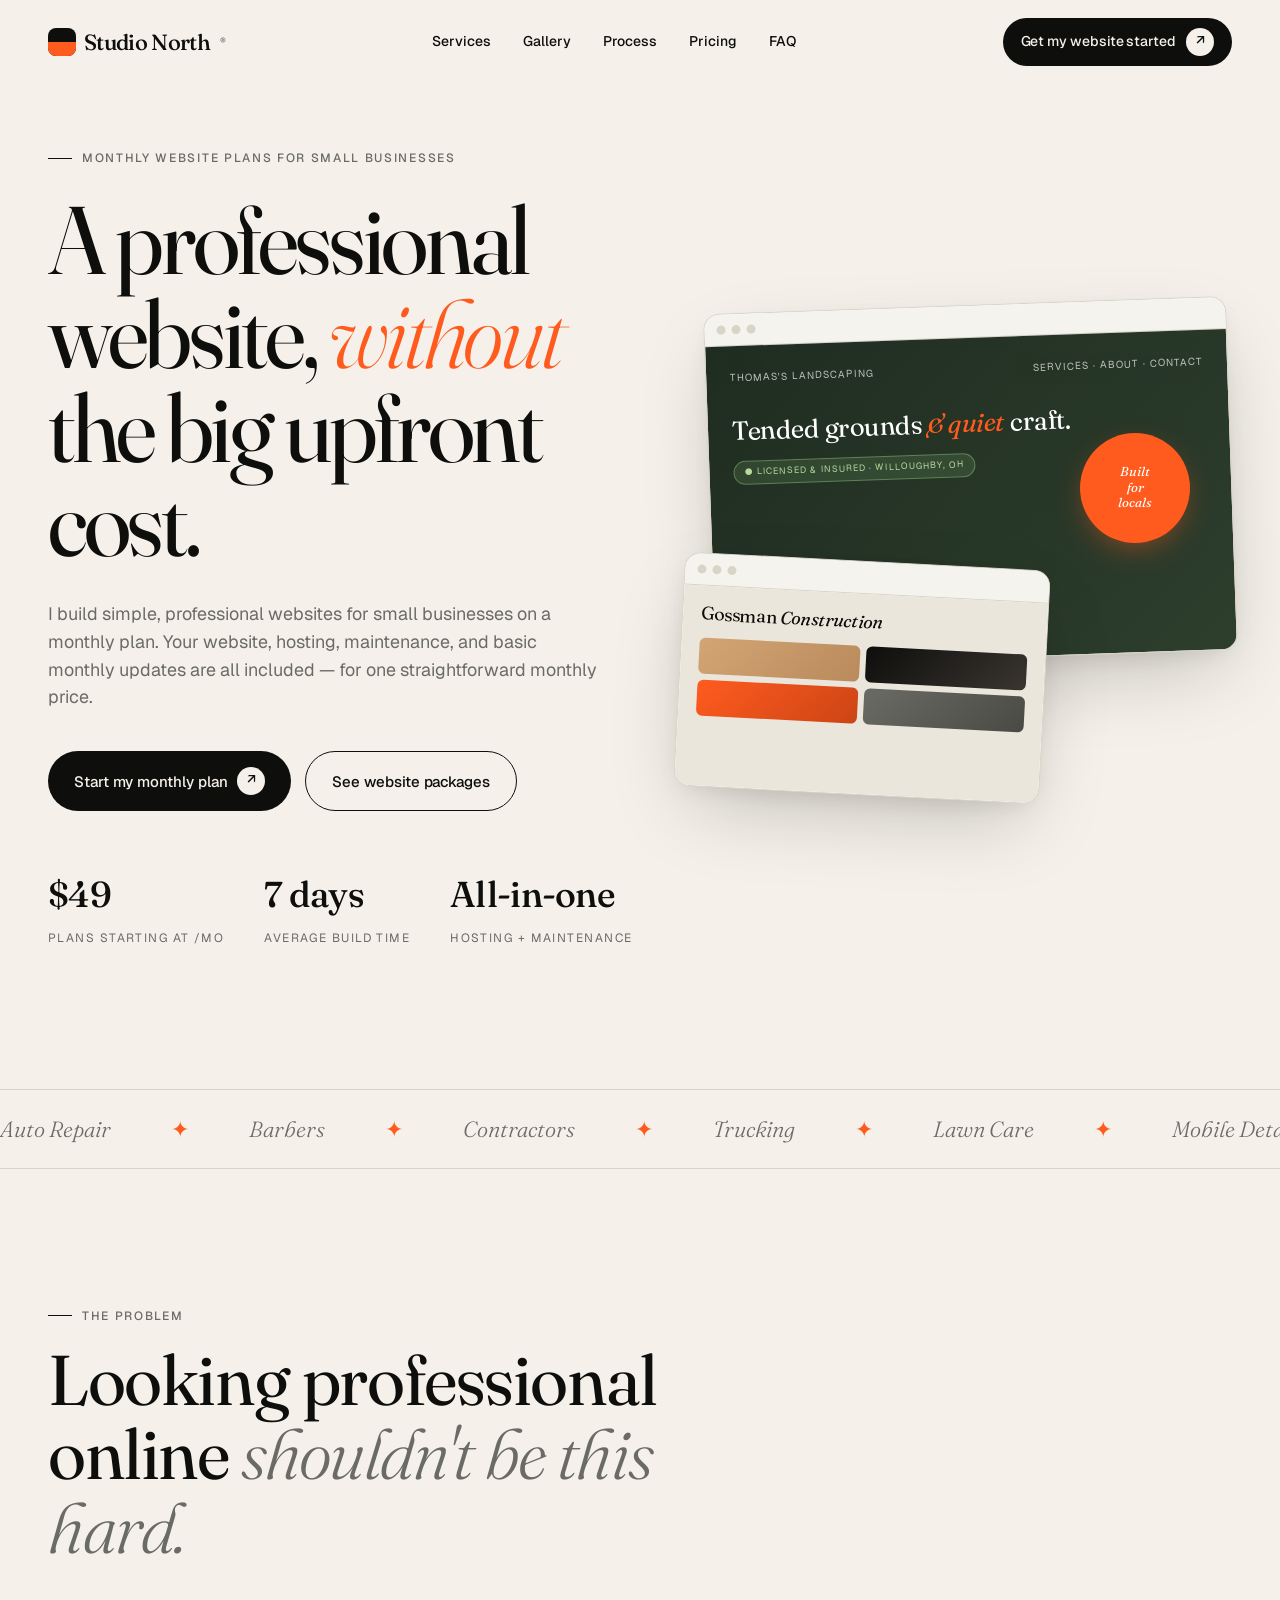
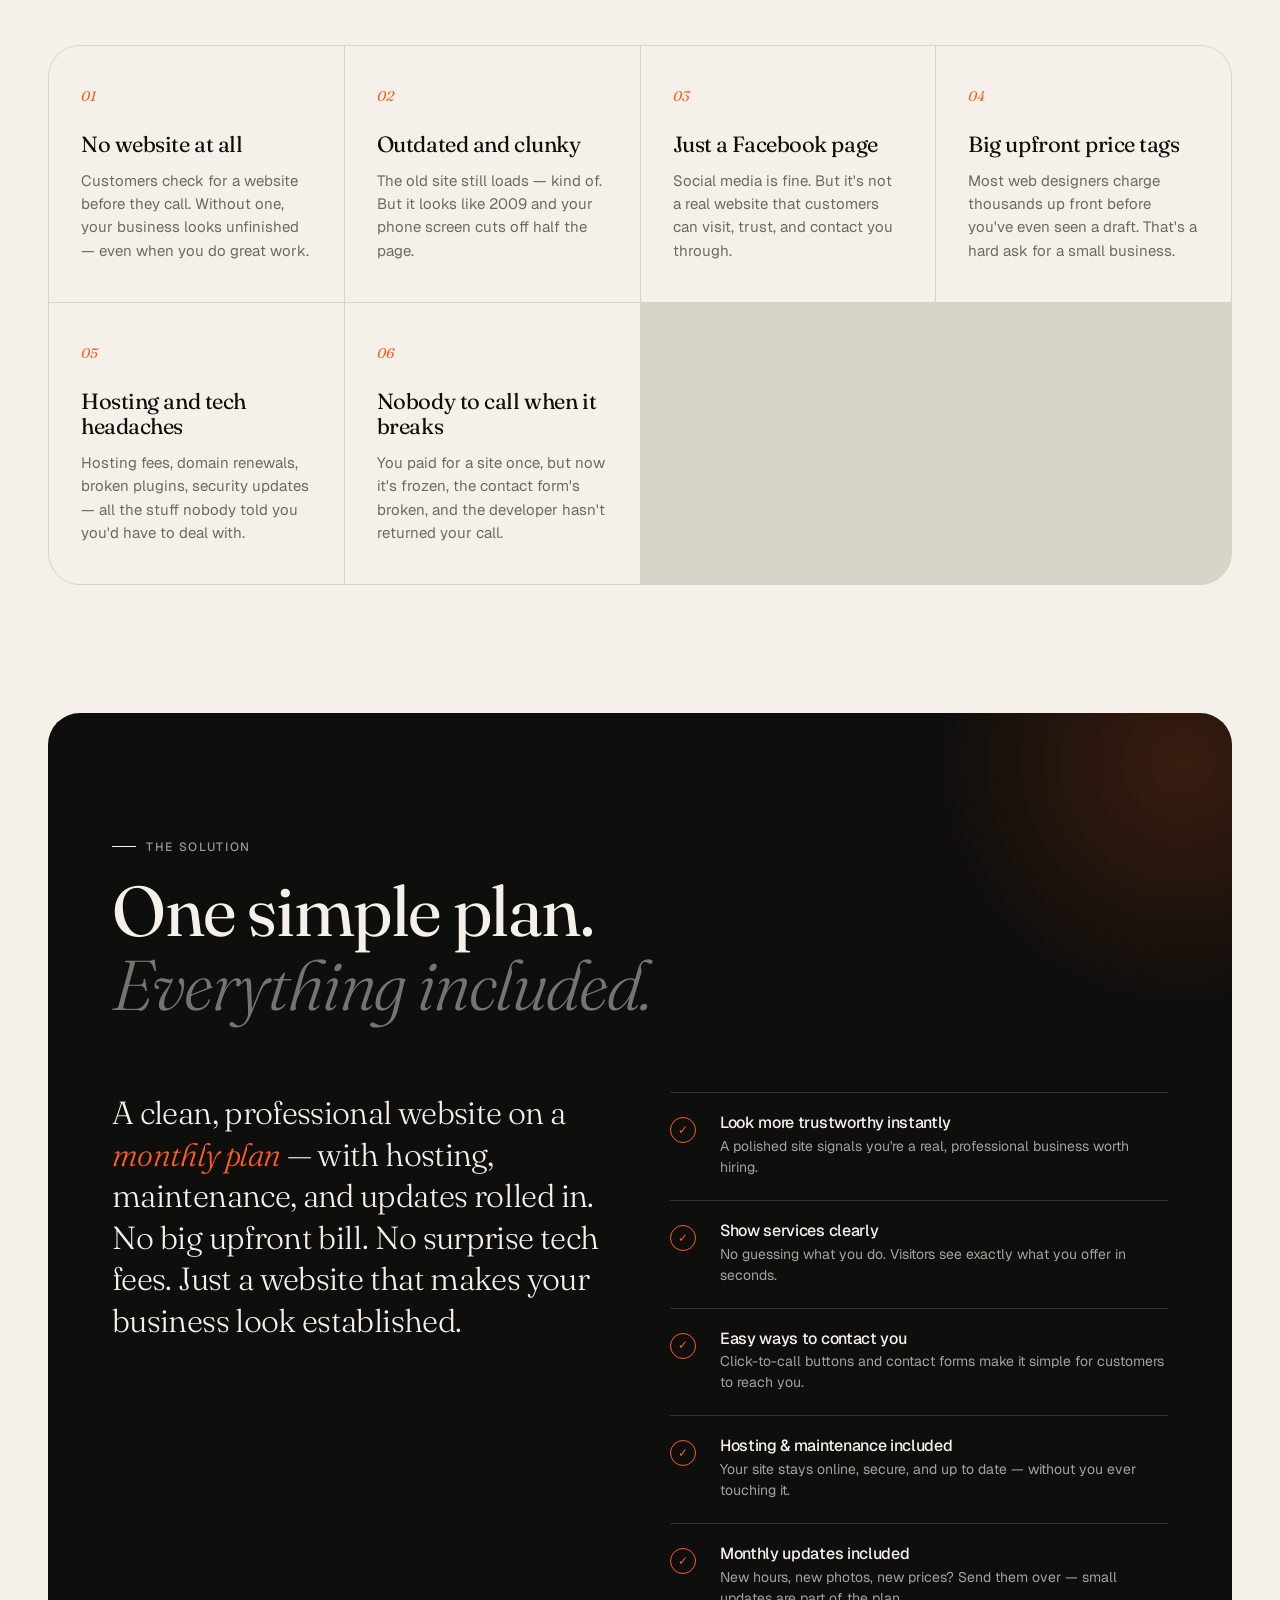
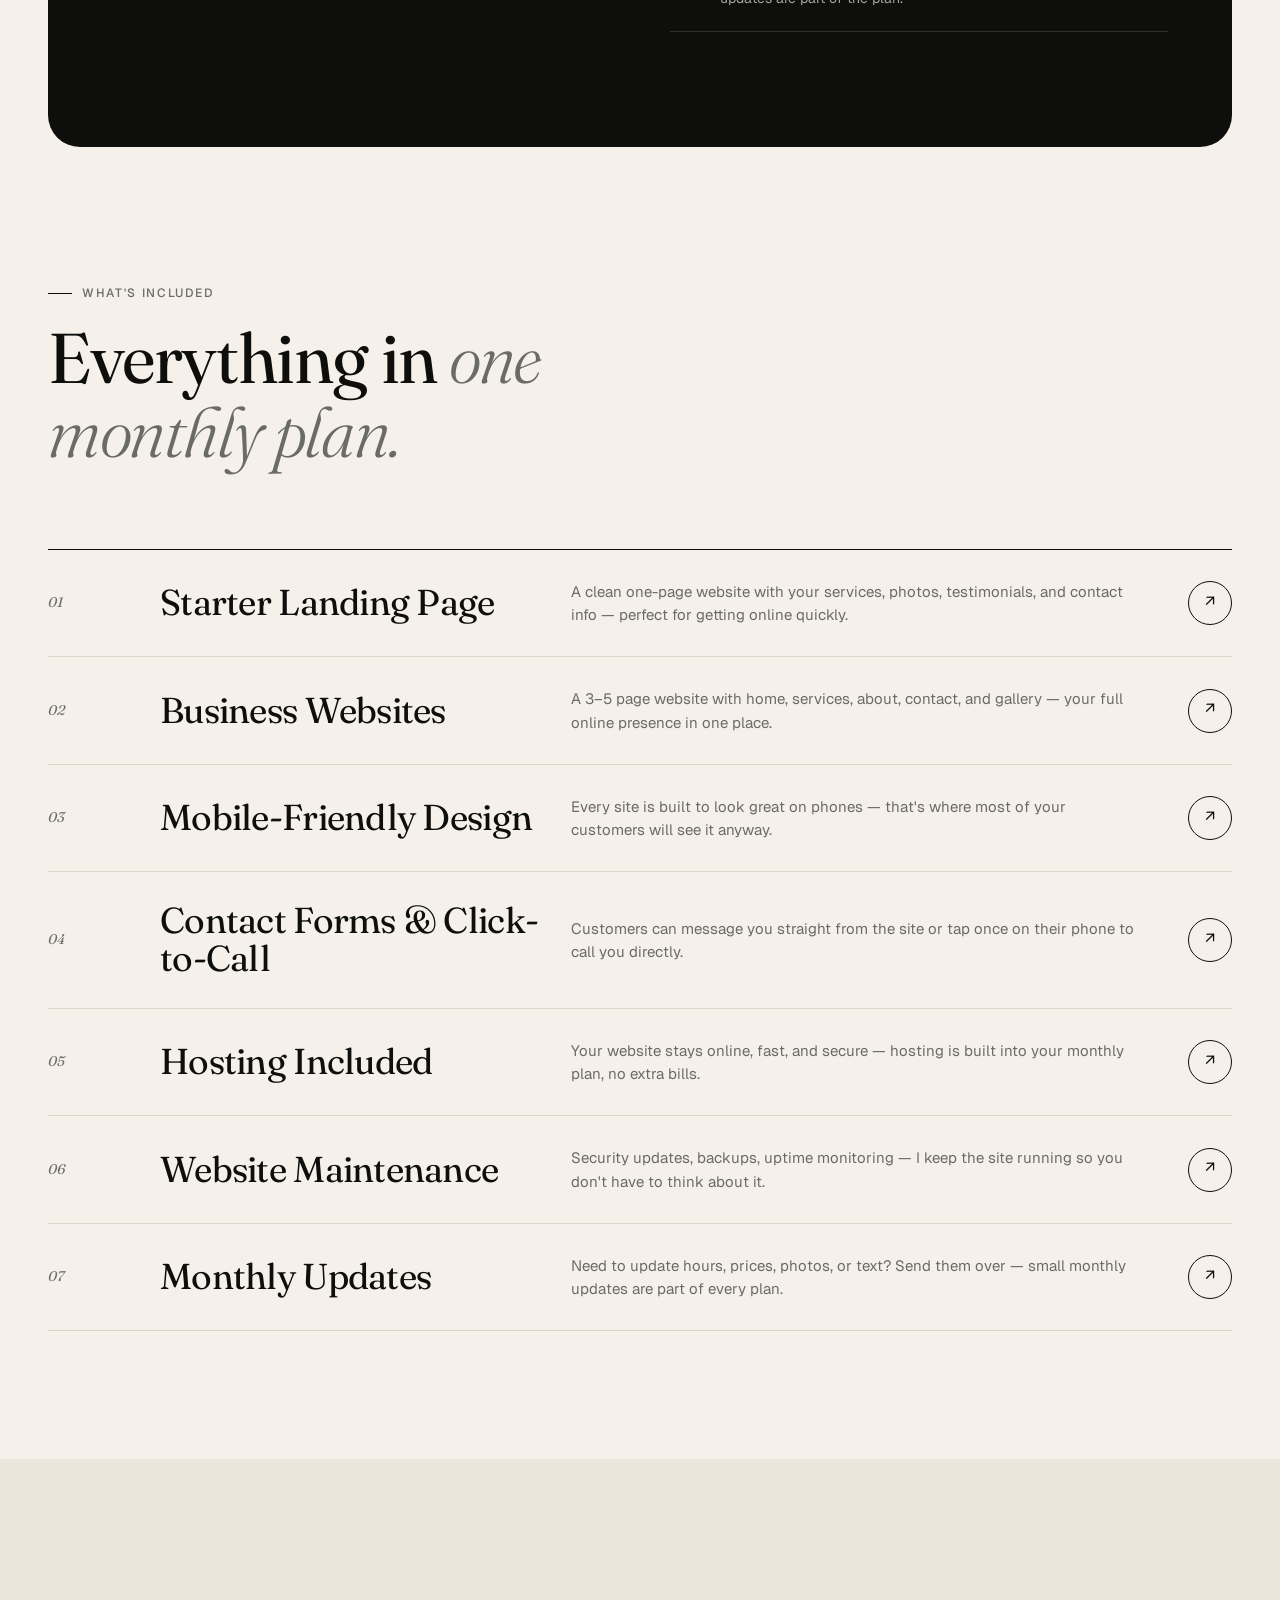
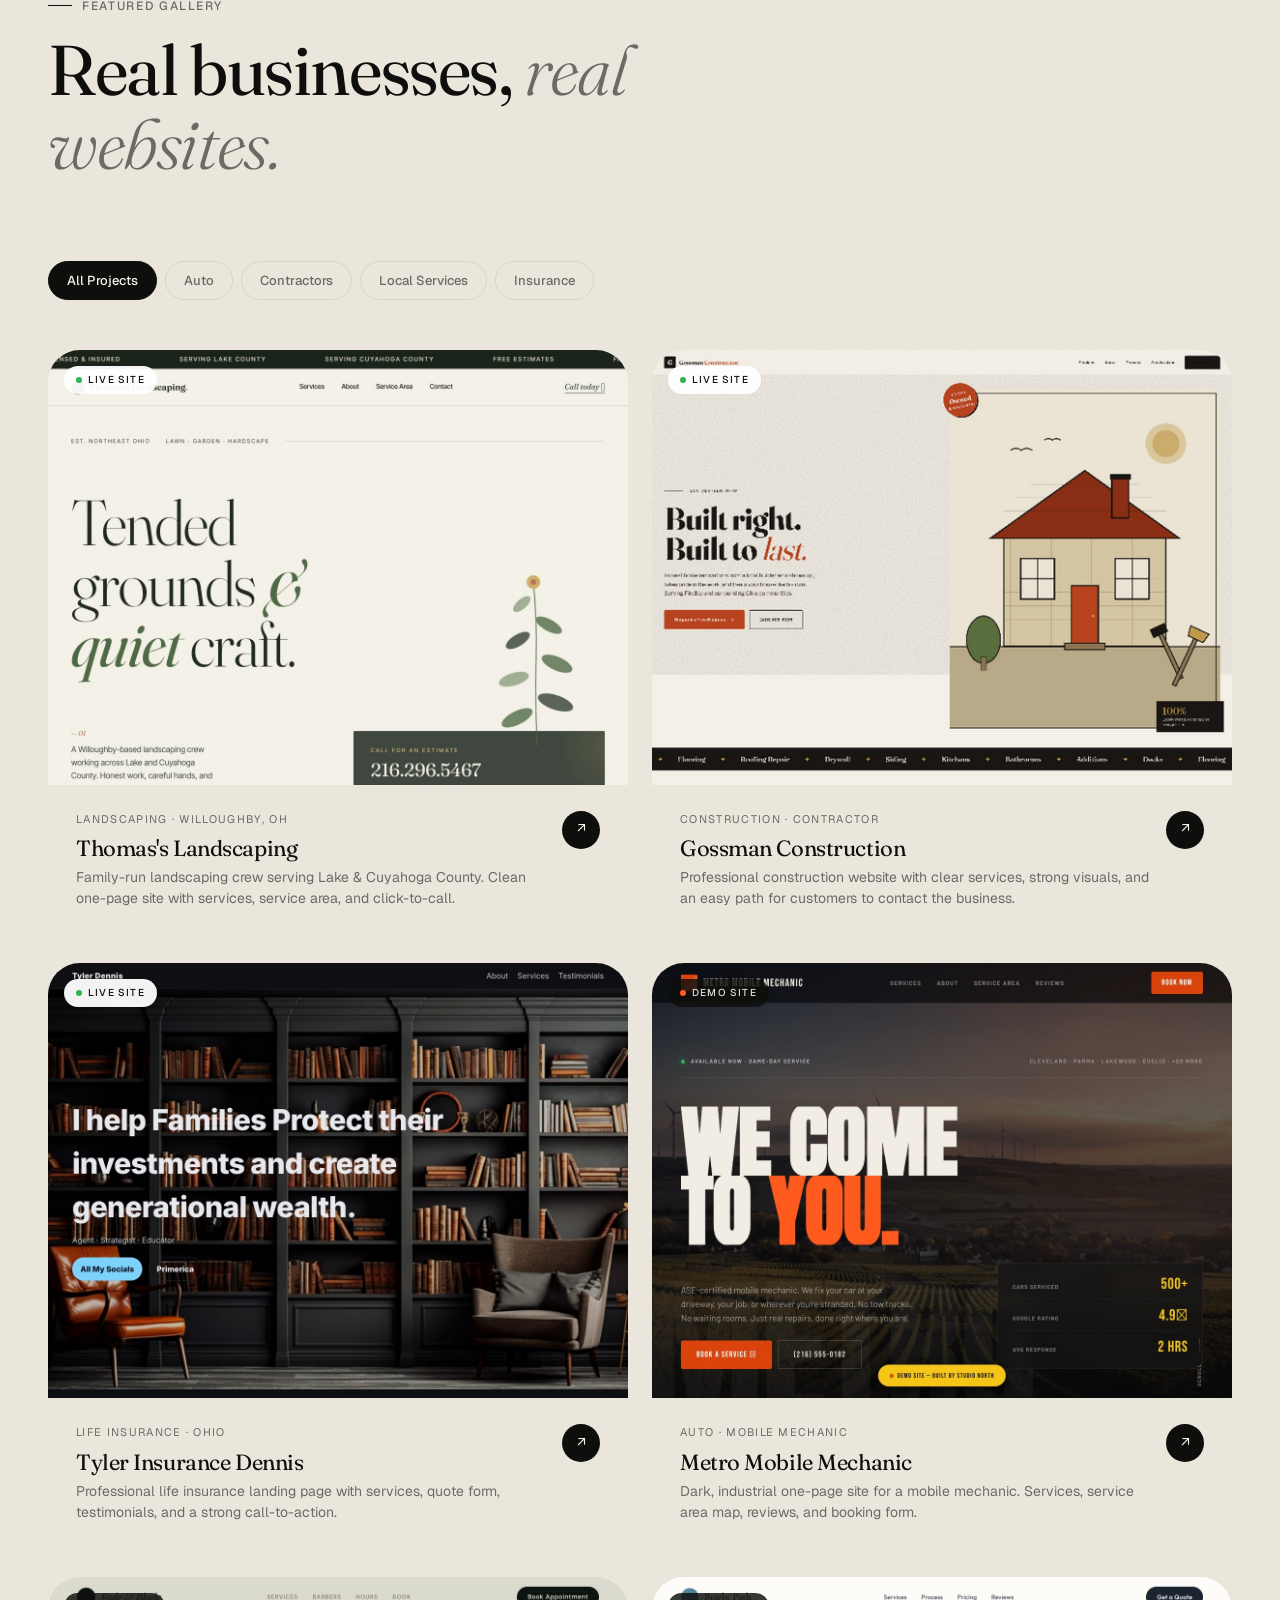
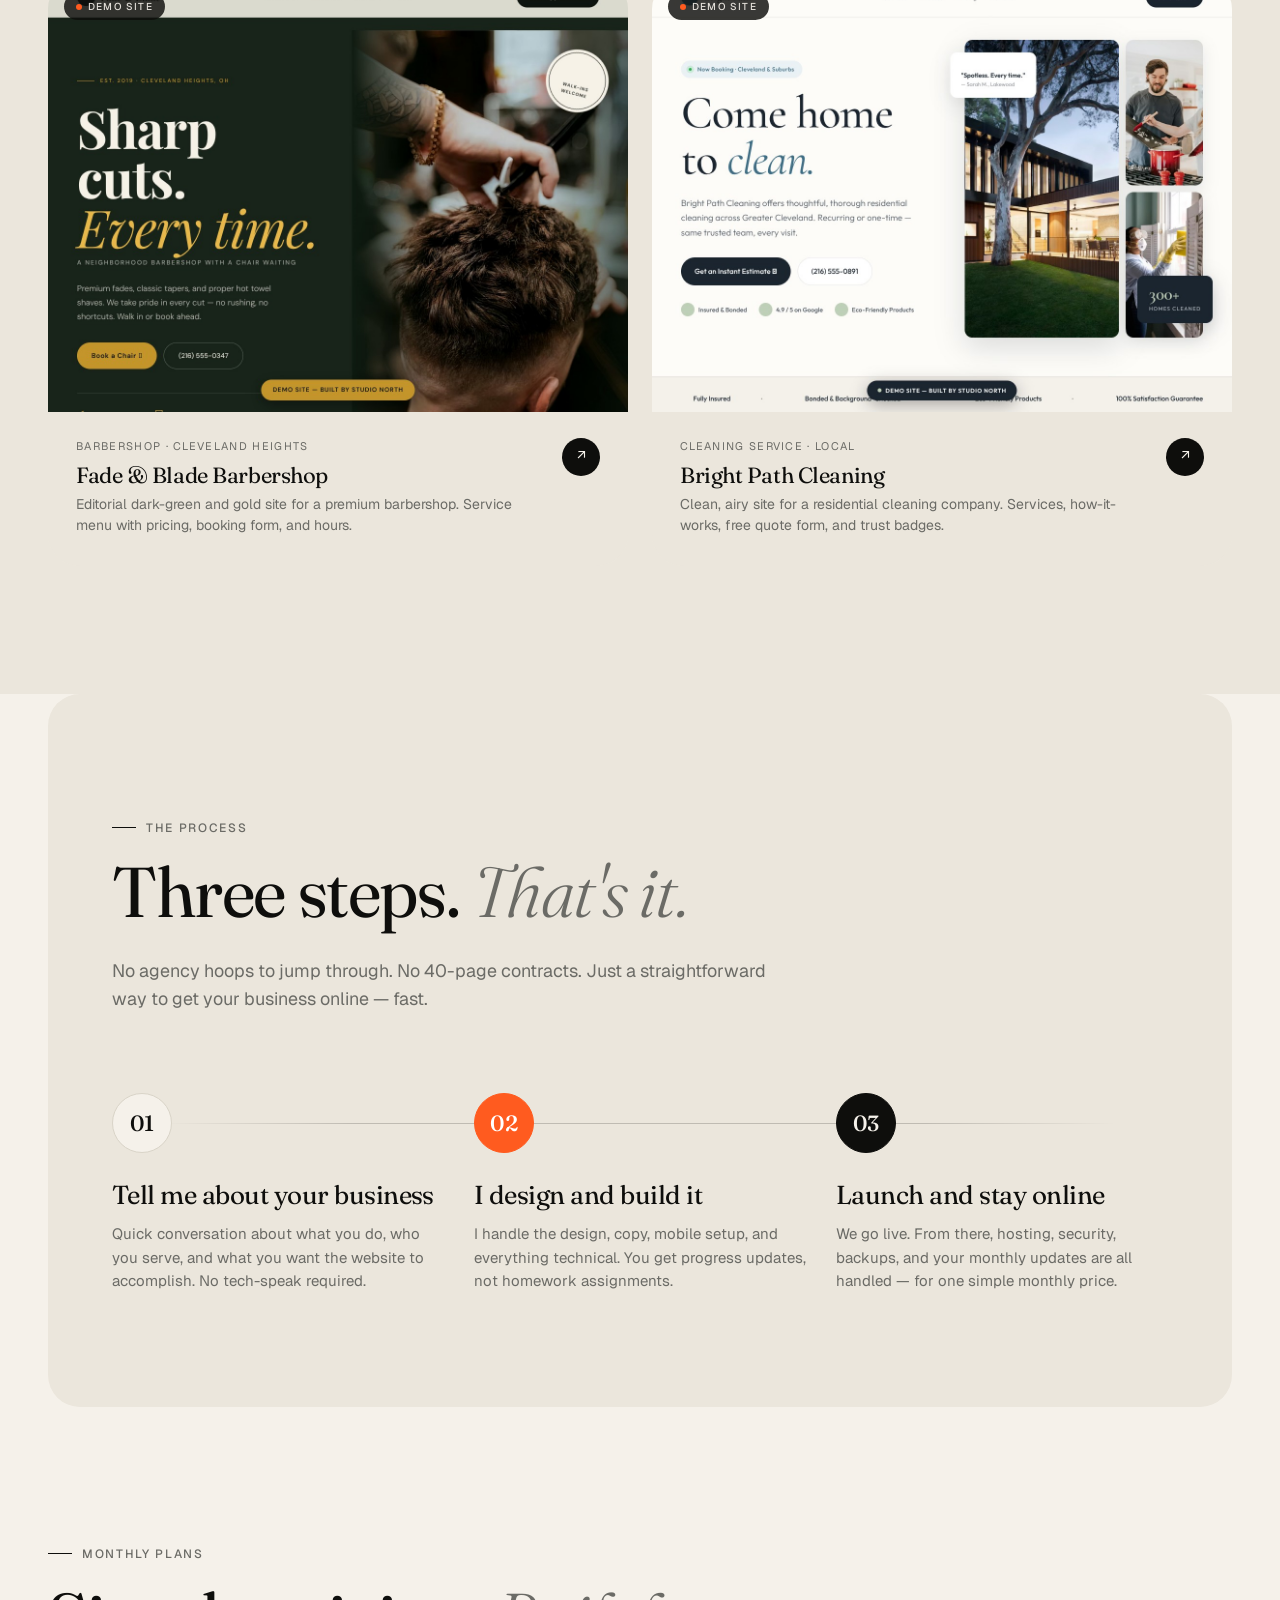
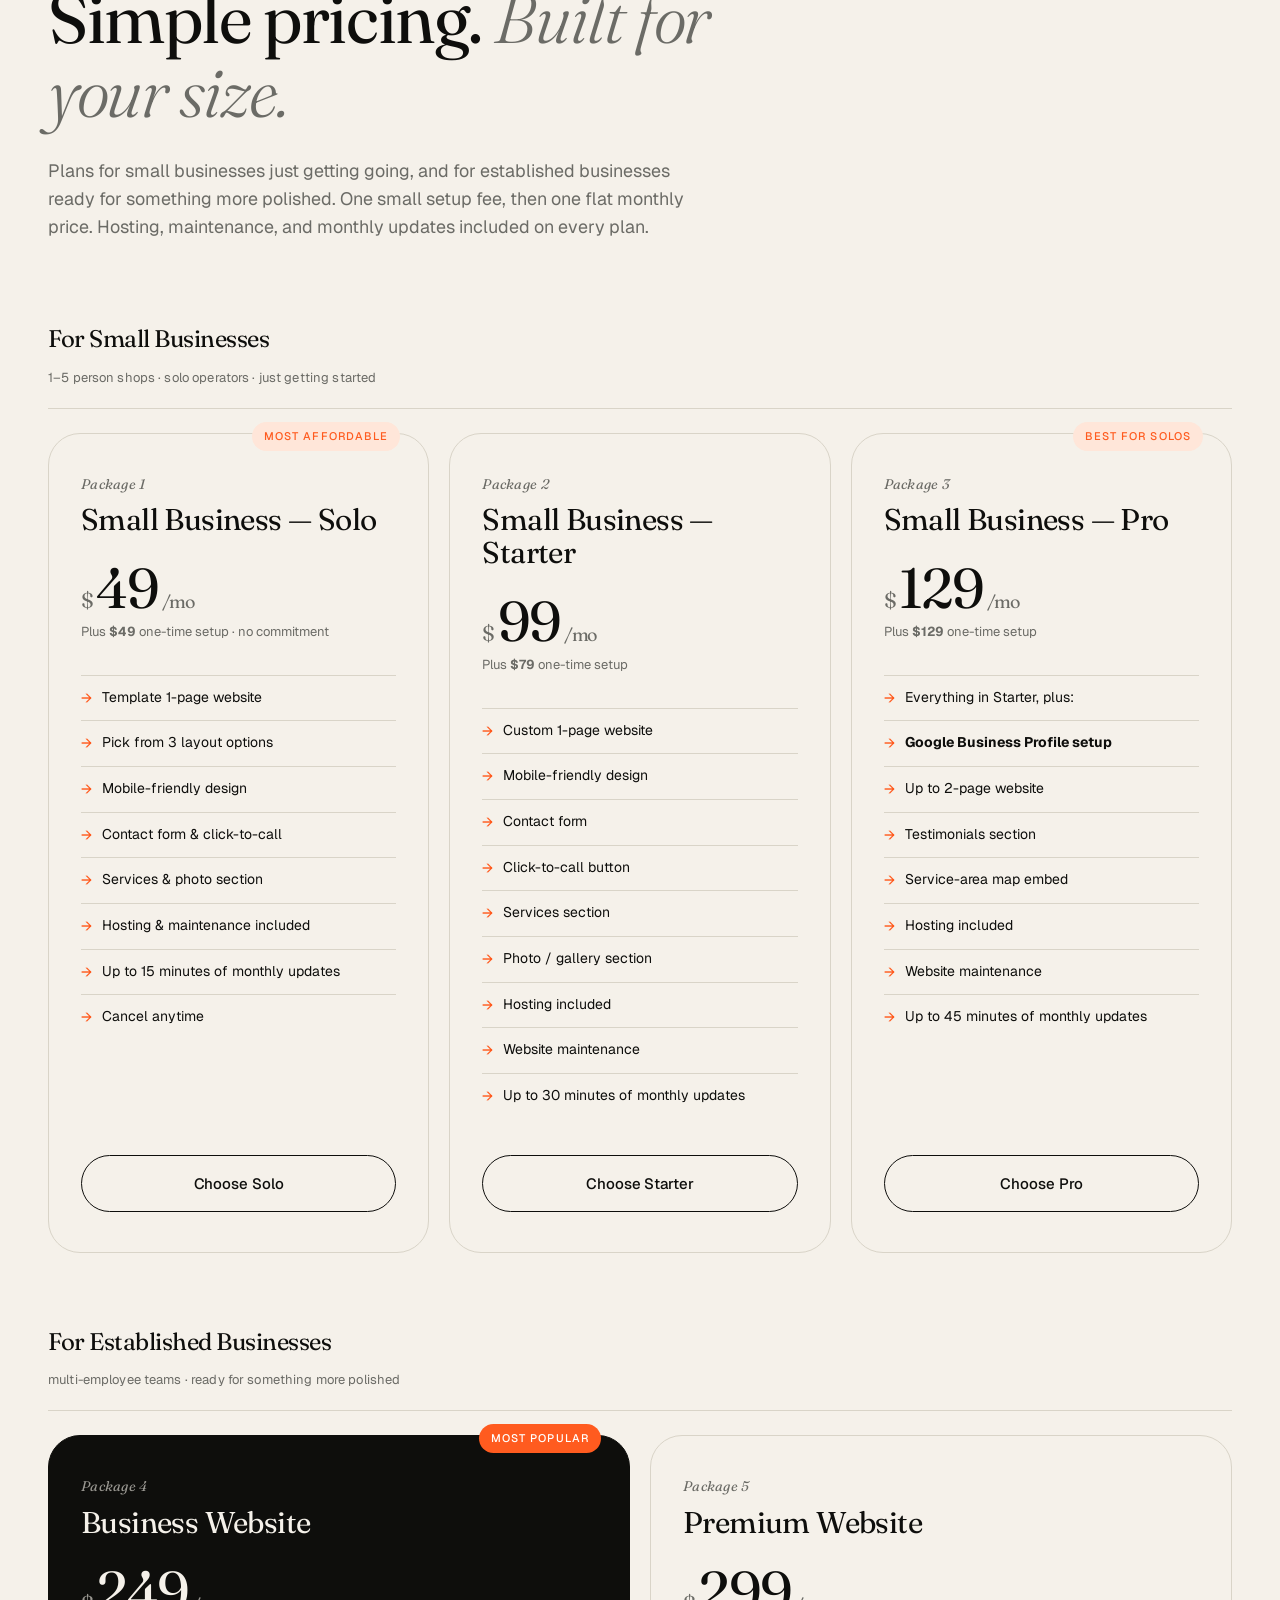
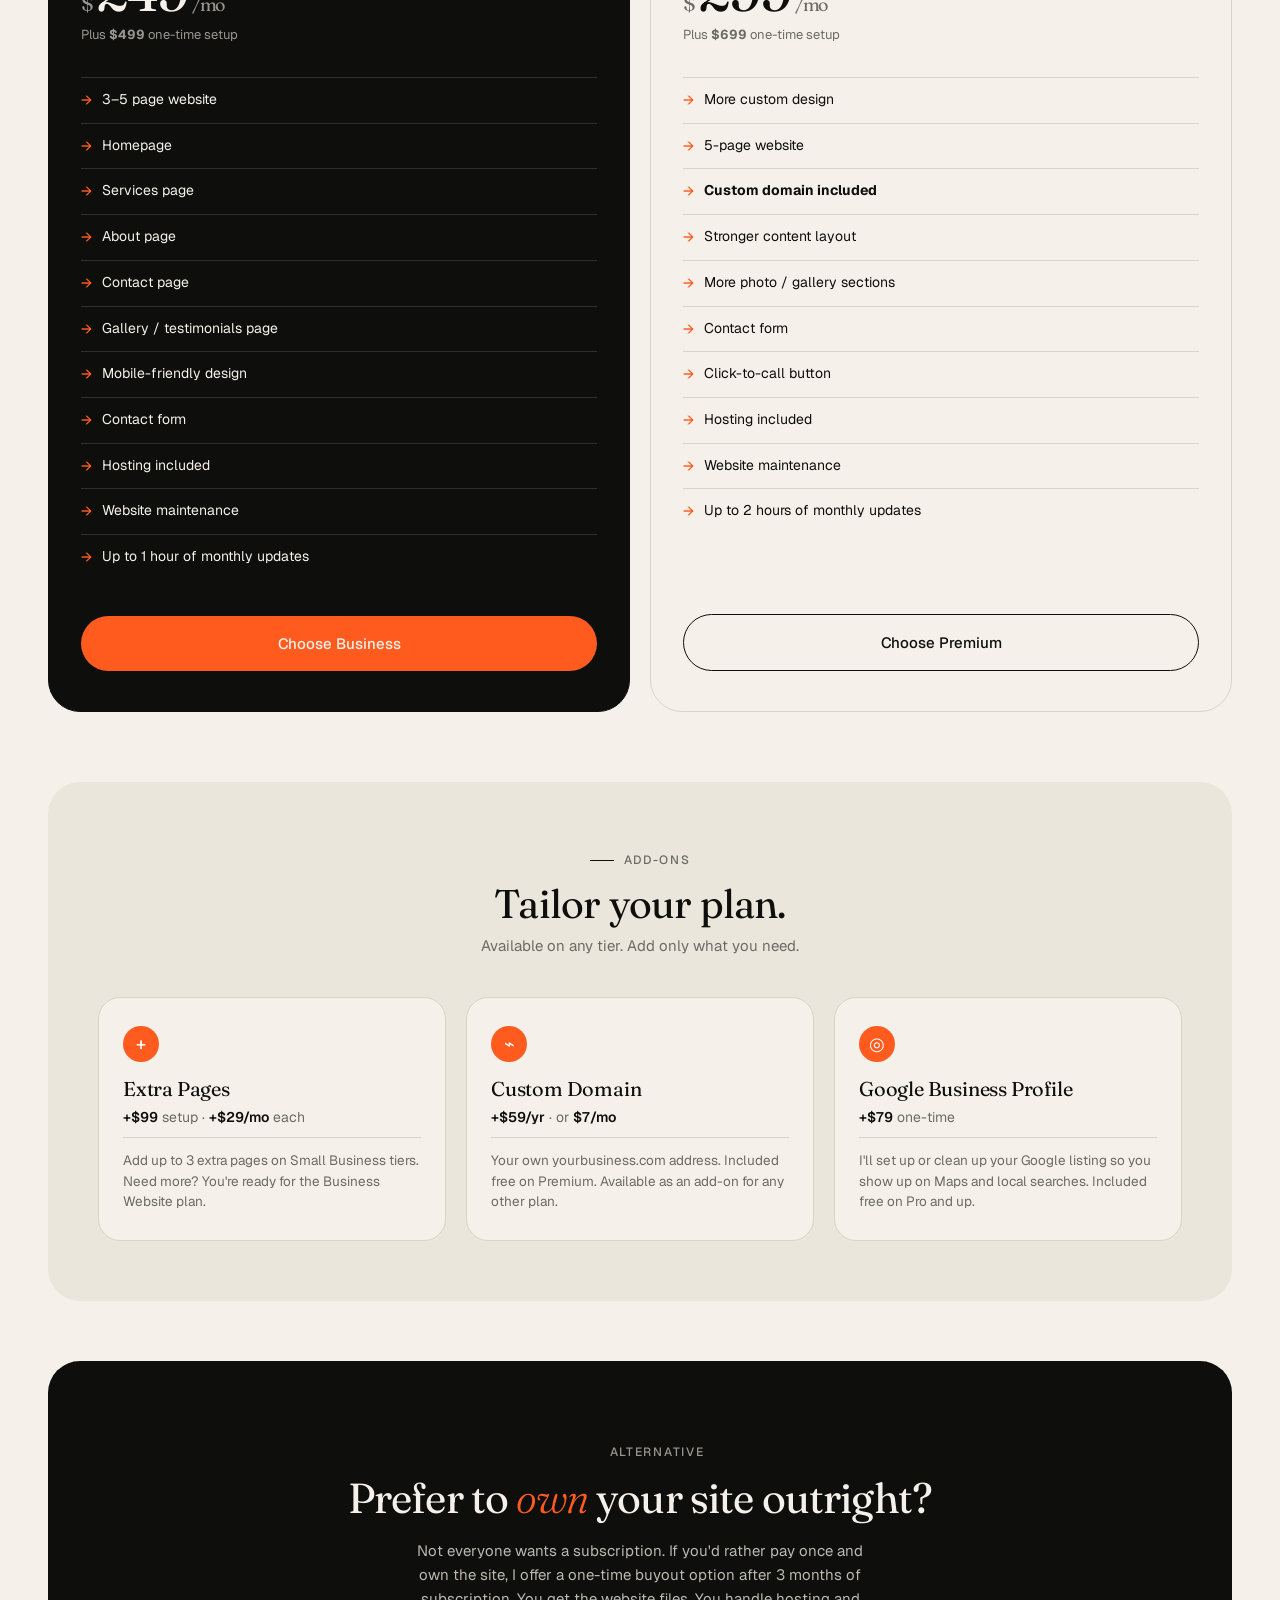
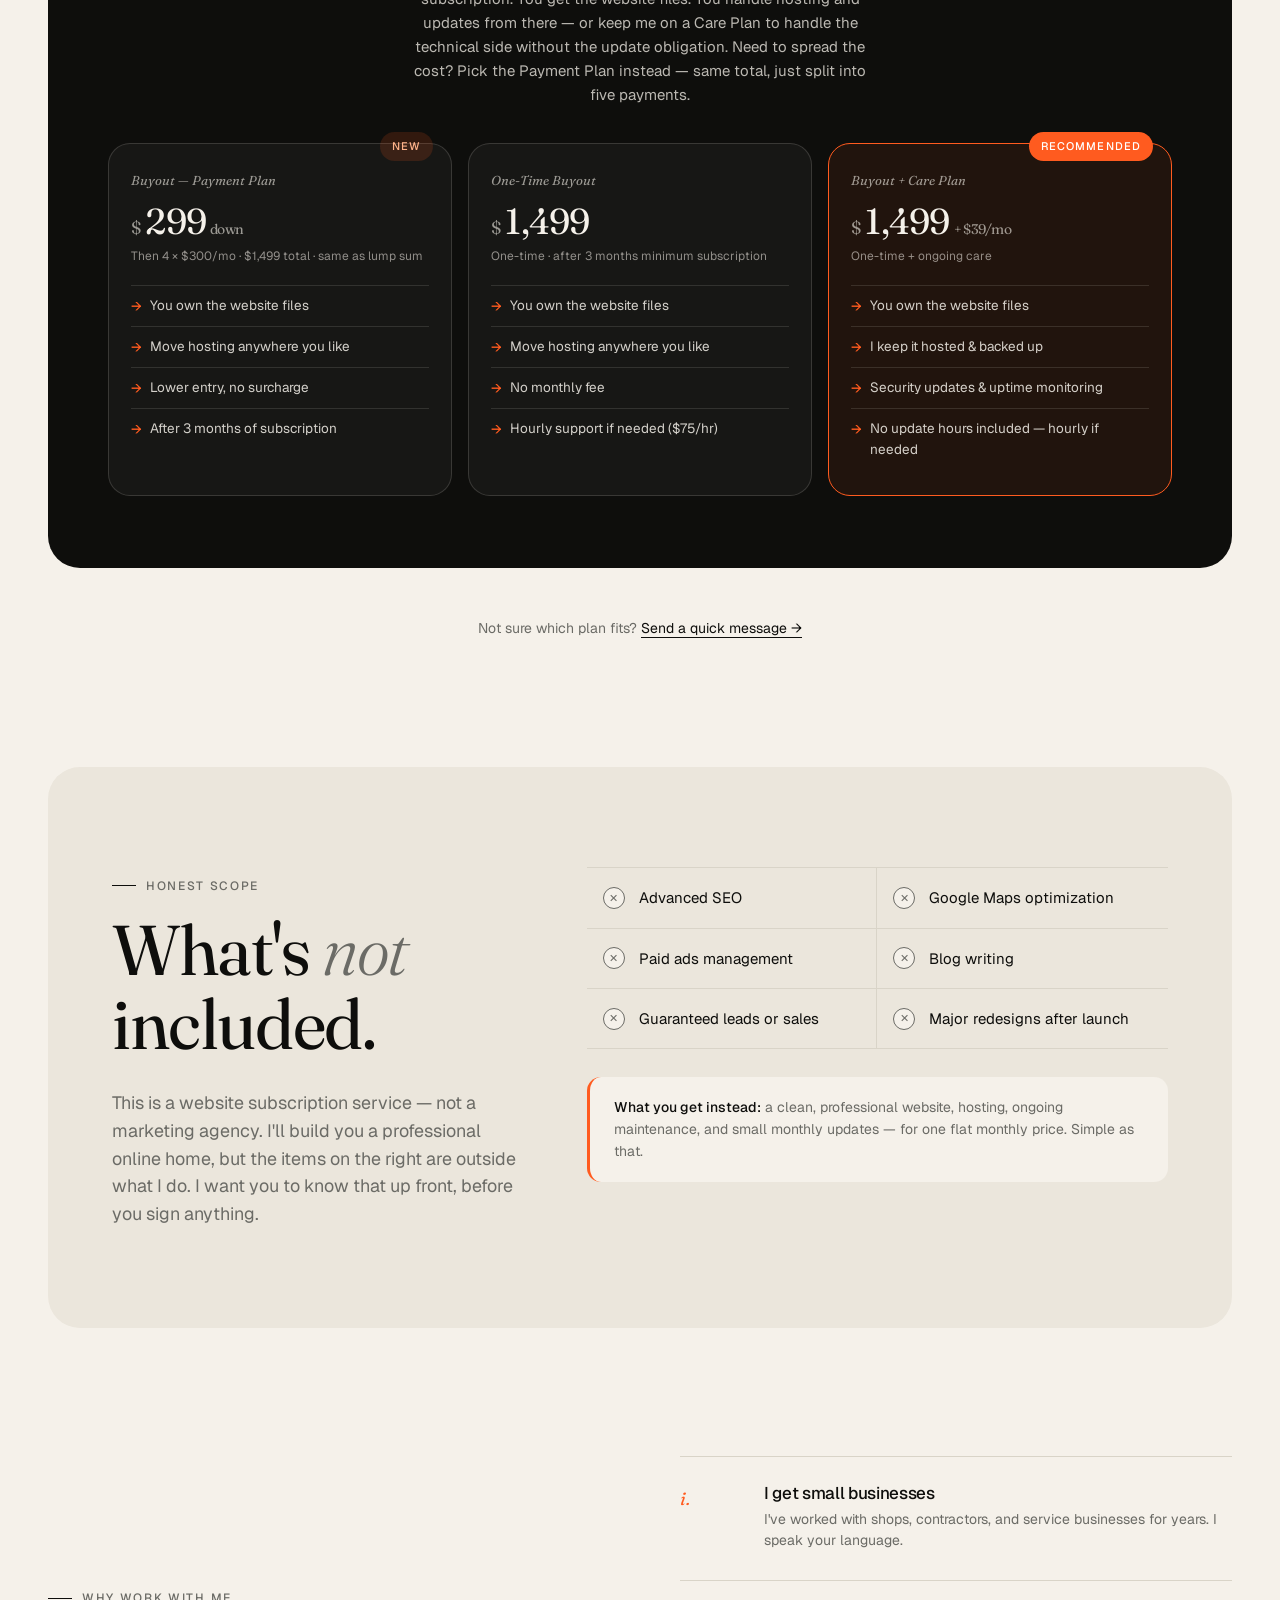
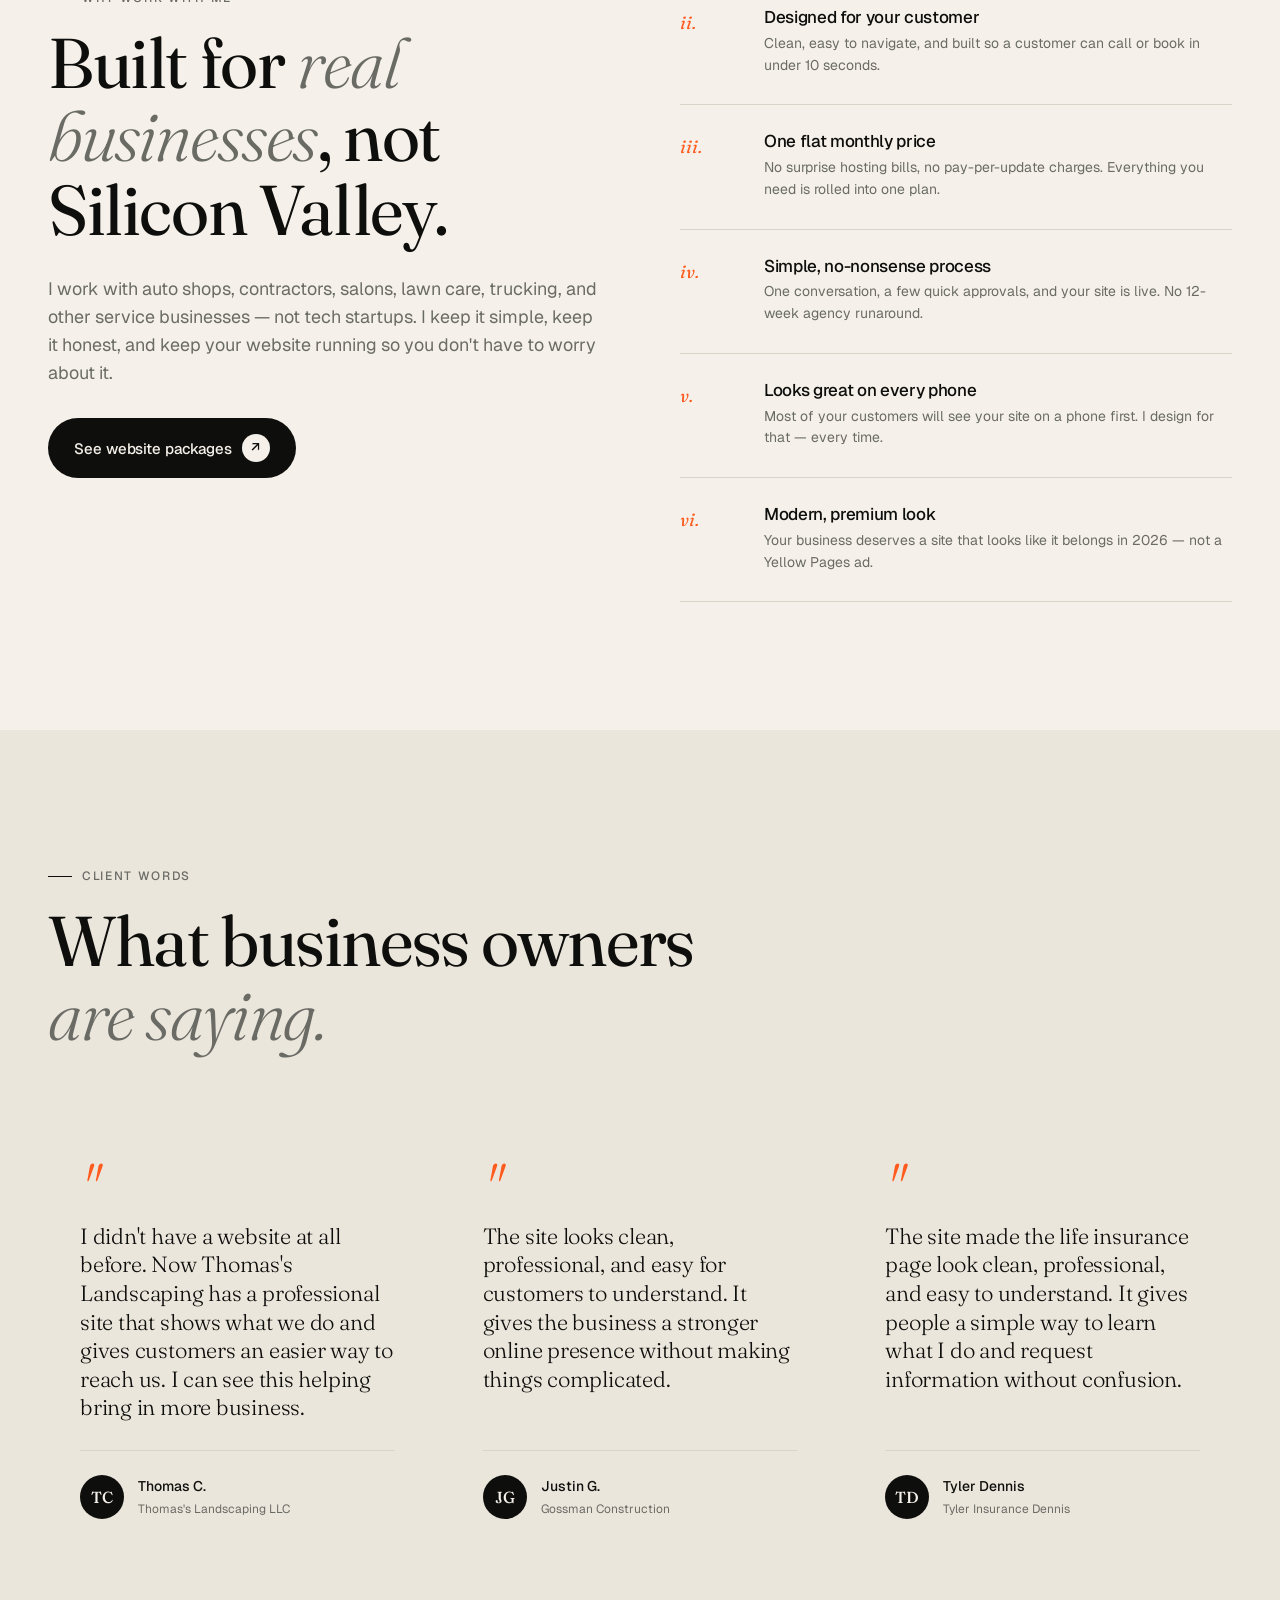
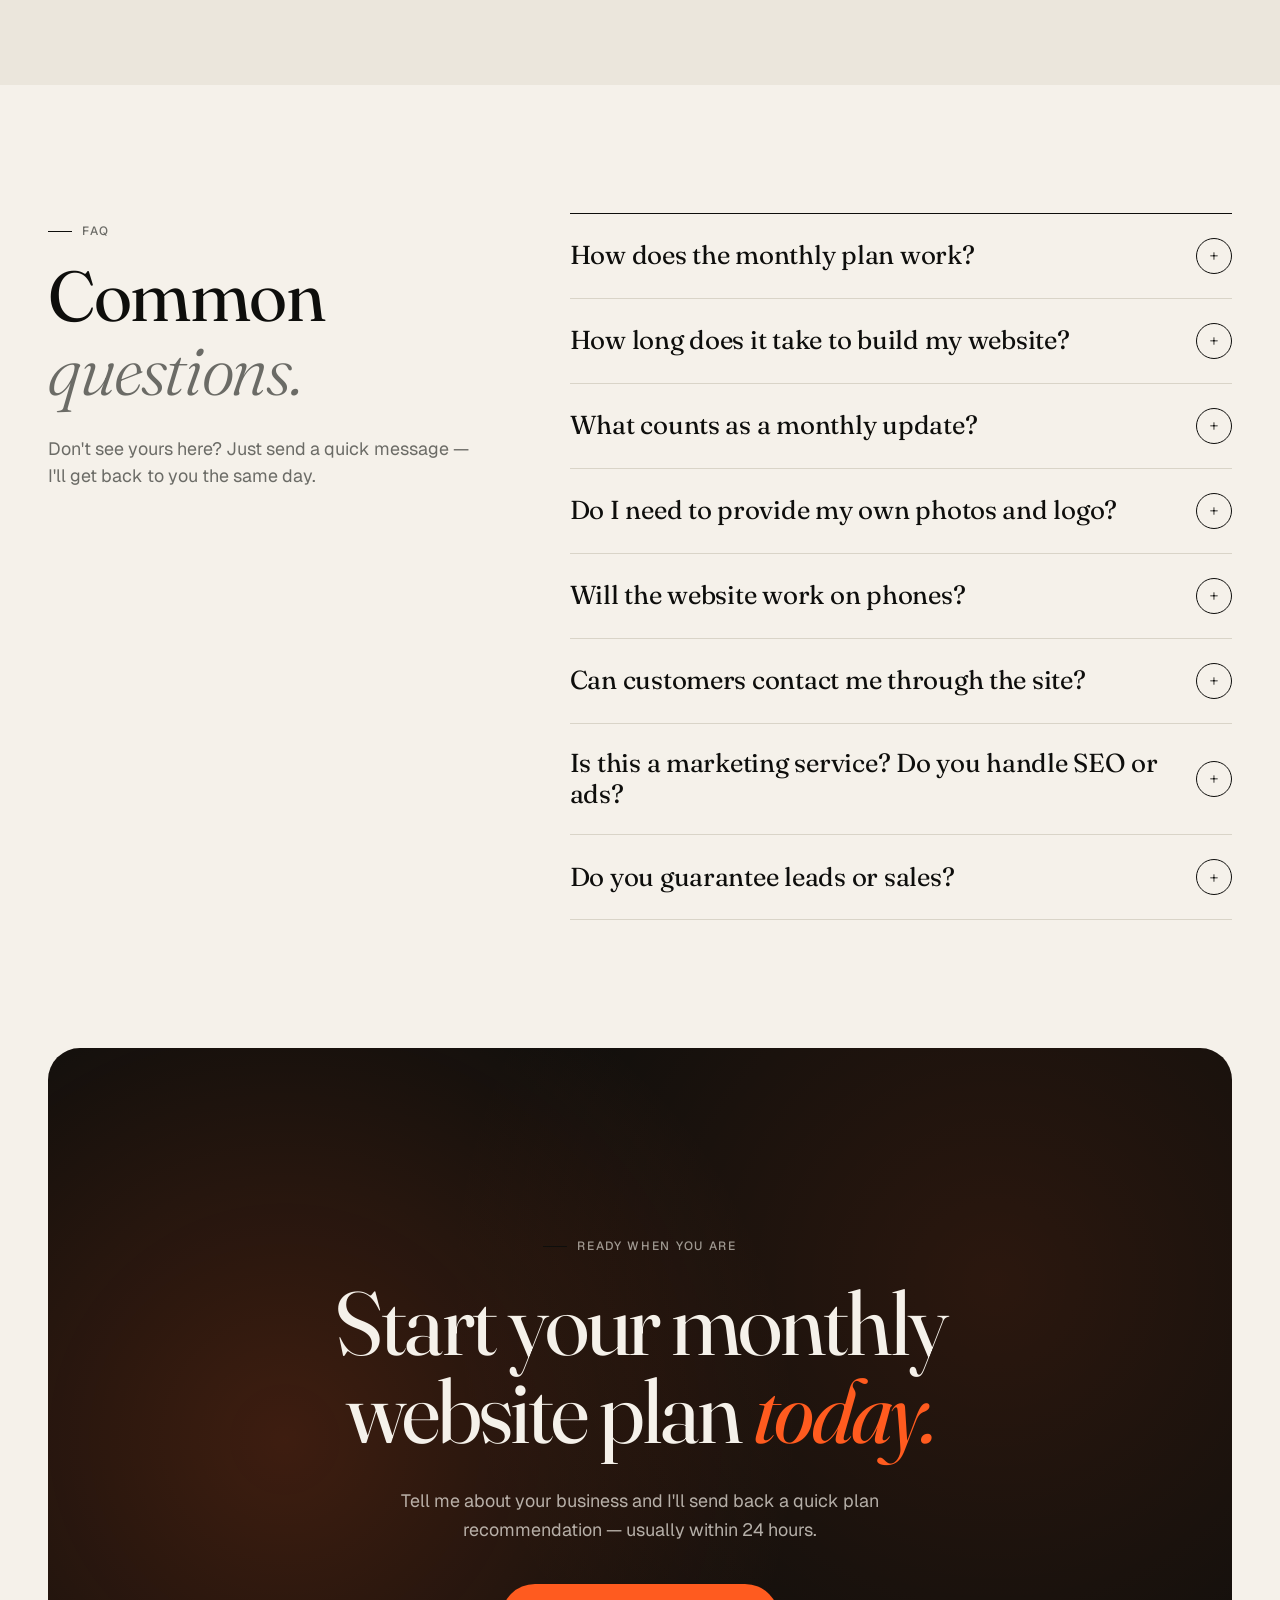
==== commit c66ca98d: "Update index.html" ====
--- a/index.html
+++ b/index.html
@@ -317,7 +317,7 @@
 <section id="work" style="background:var(--paper-2);">
   <div class="container">
     <div class="section-header reveal">
-      <span class="eyebrow">Selected Work</span>
+      <span class="eyebrow">Featured Gallery</span>
       <h2 class="section-title">Real businesses, <em>real websites.</em></h2>
     </div>
 
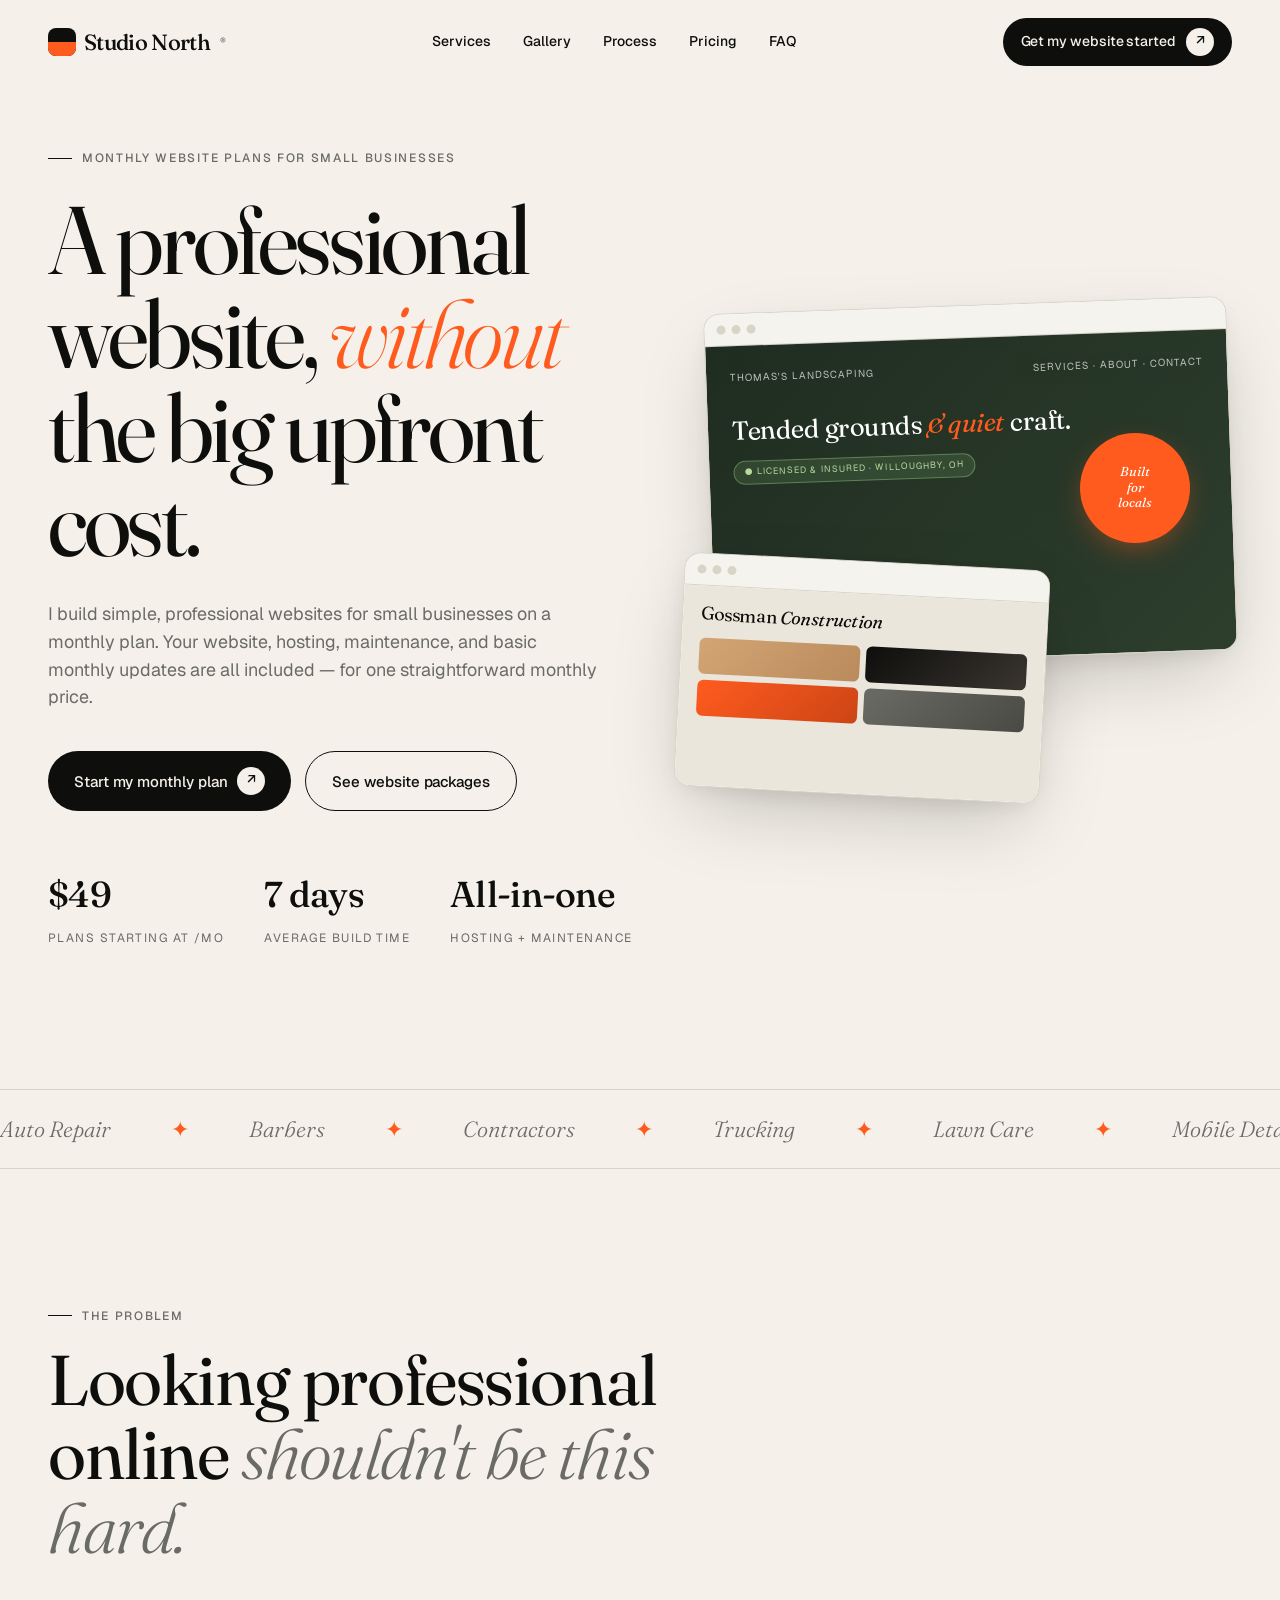
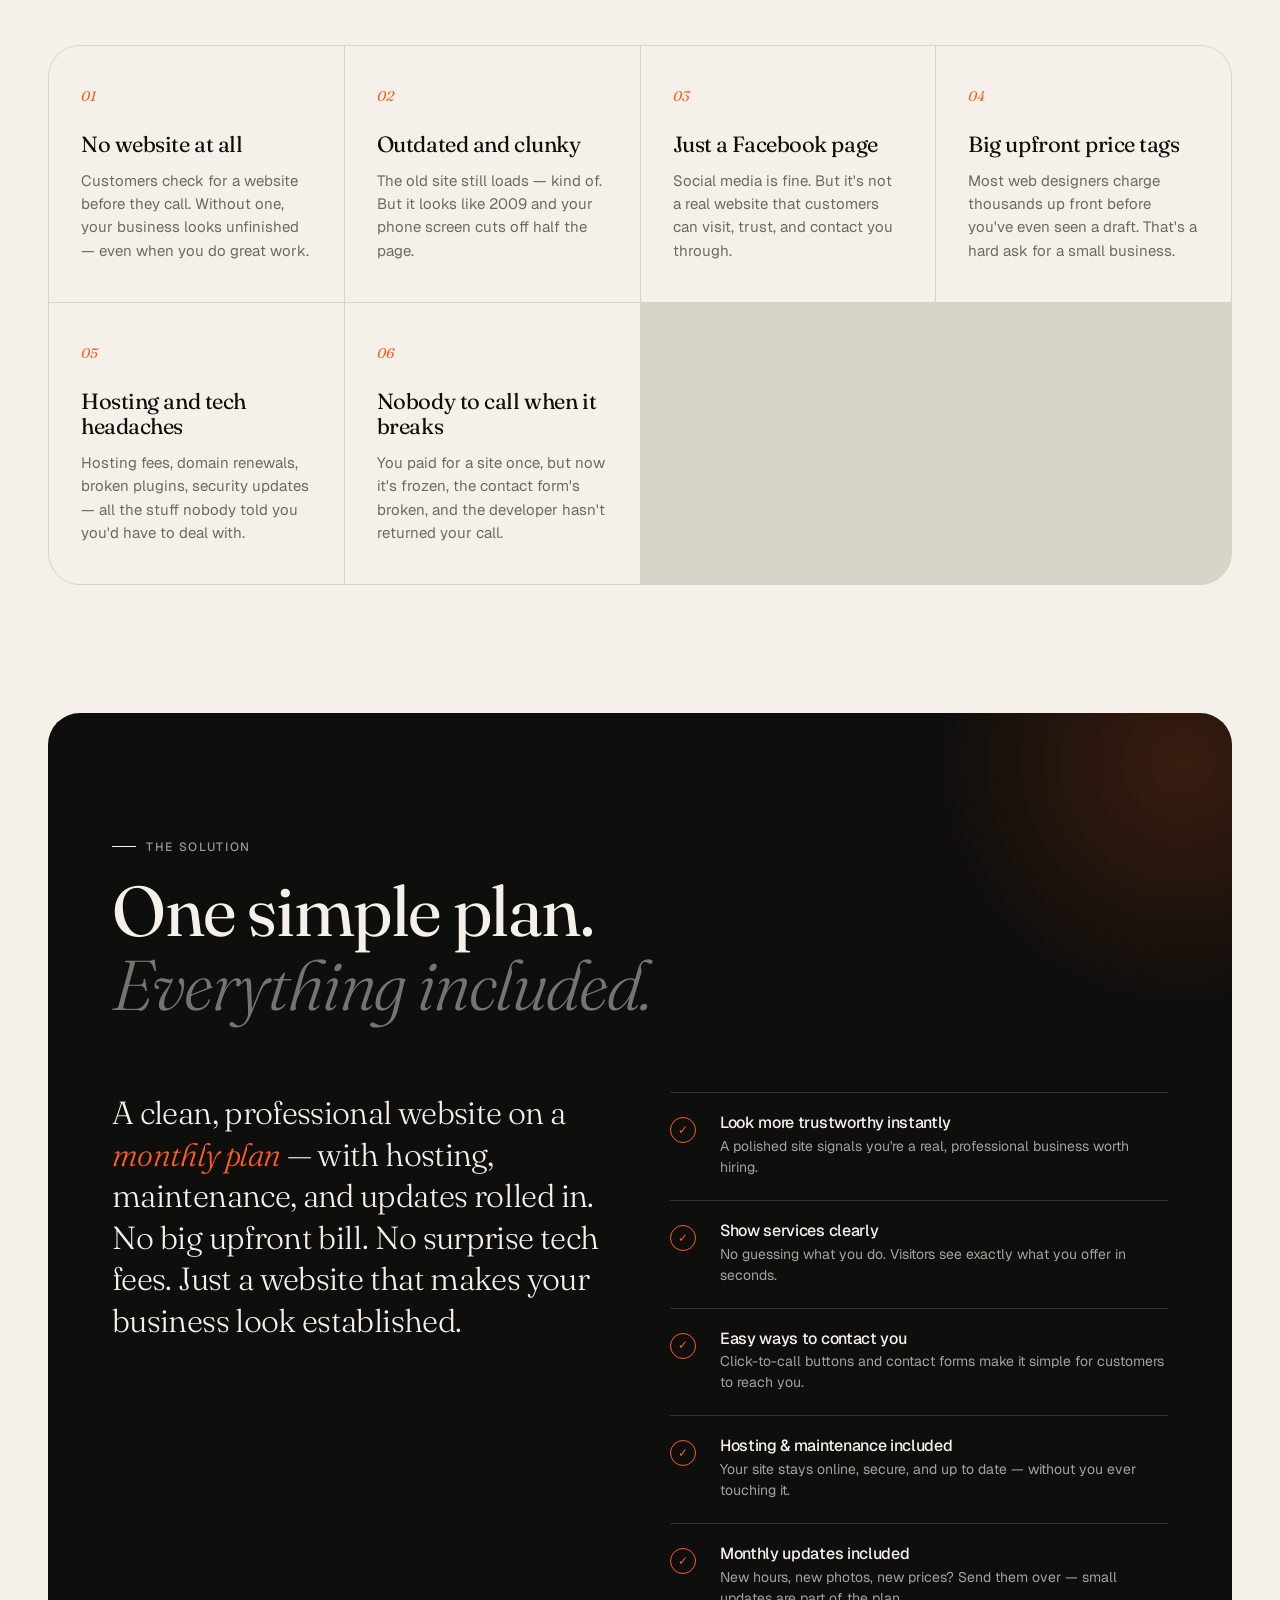
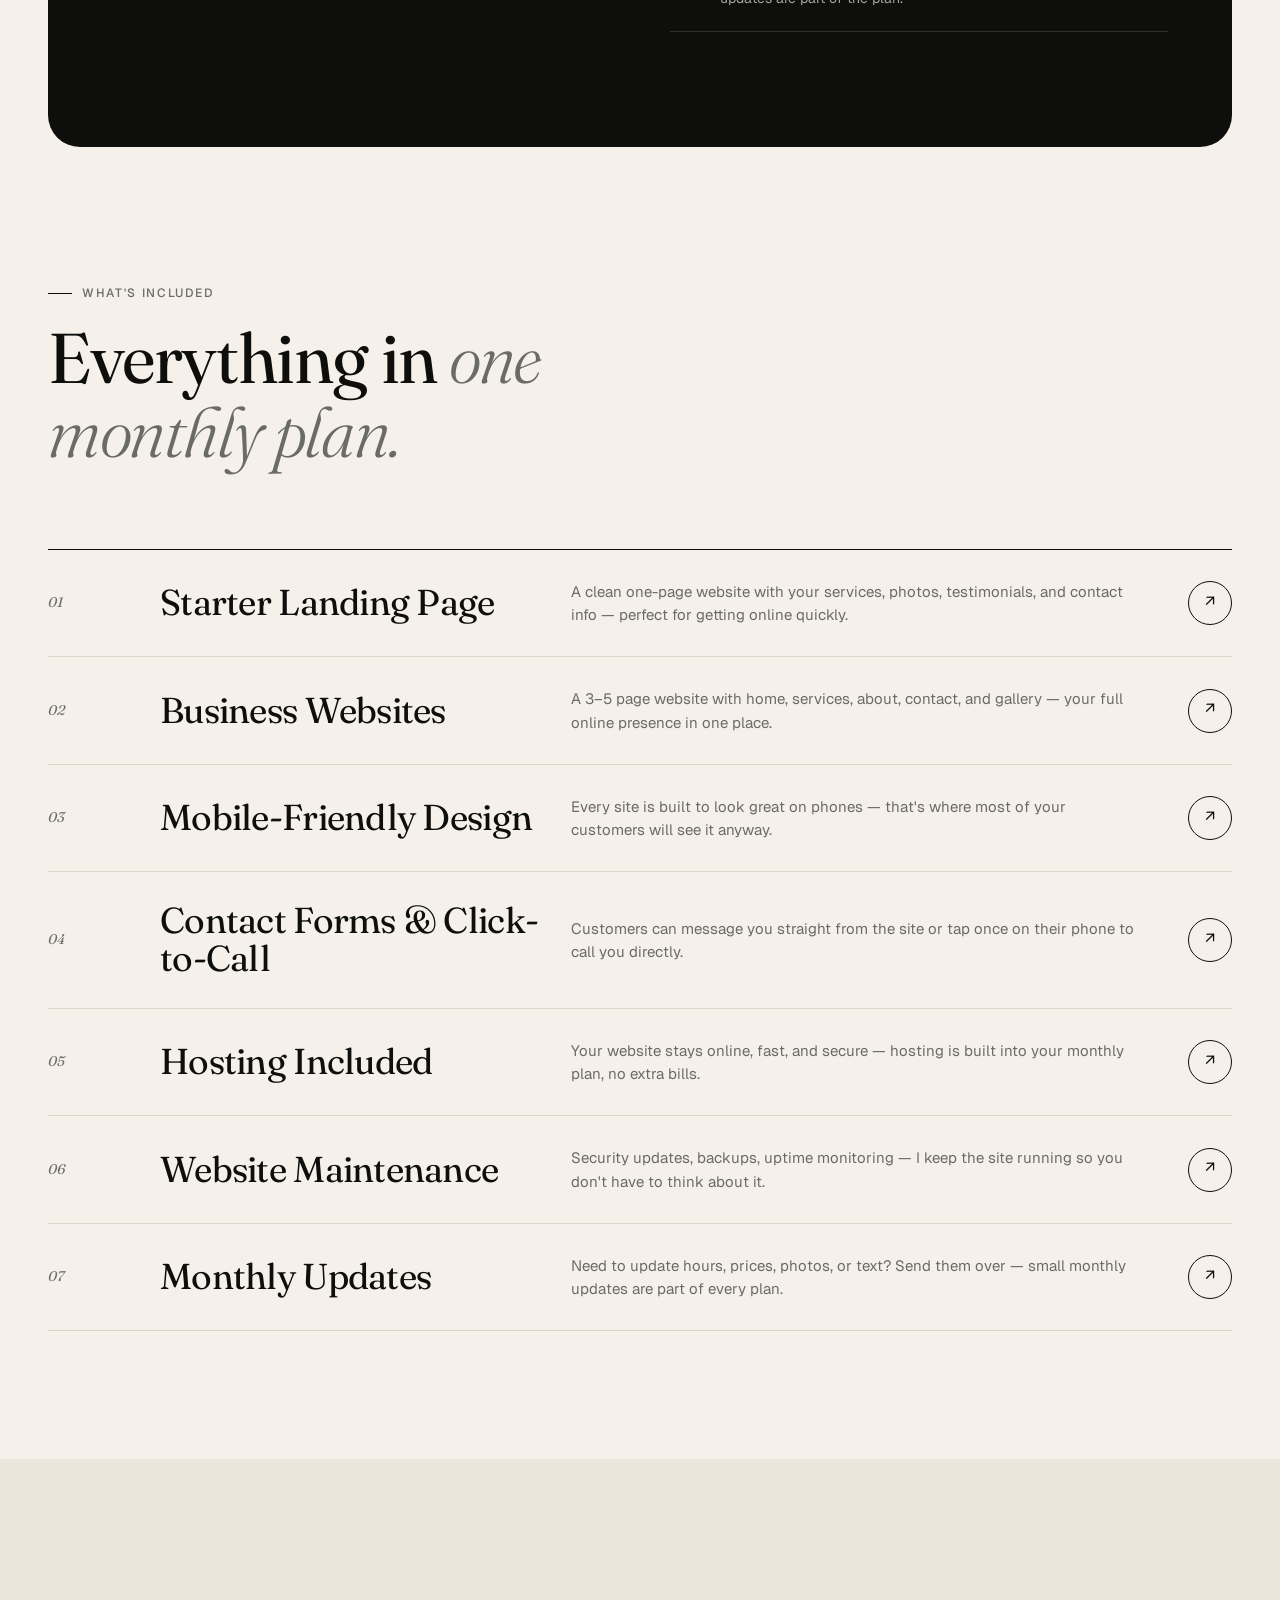
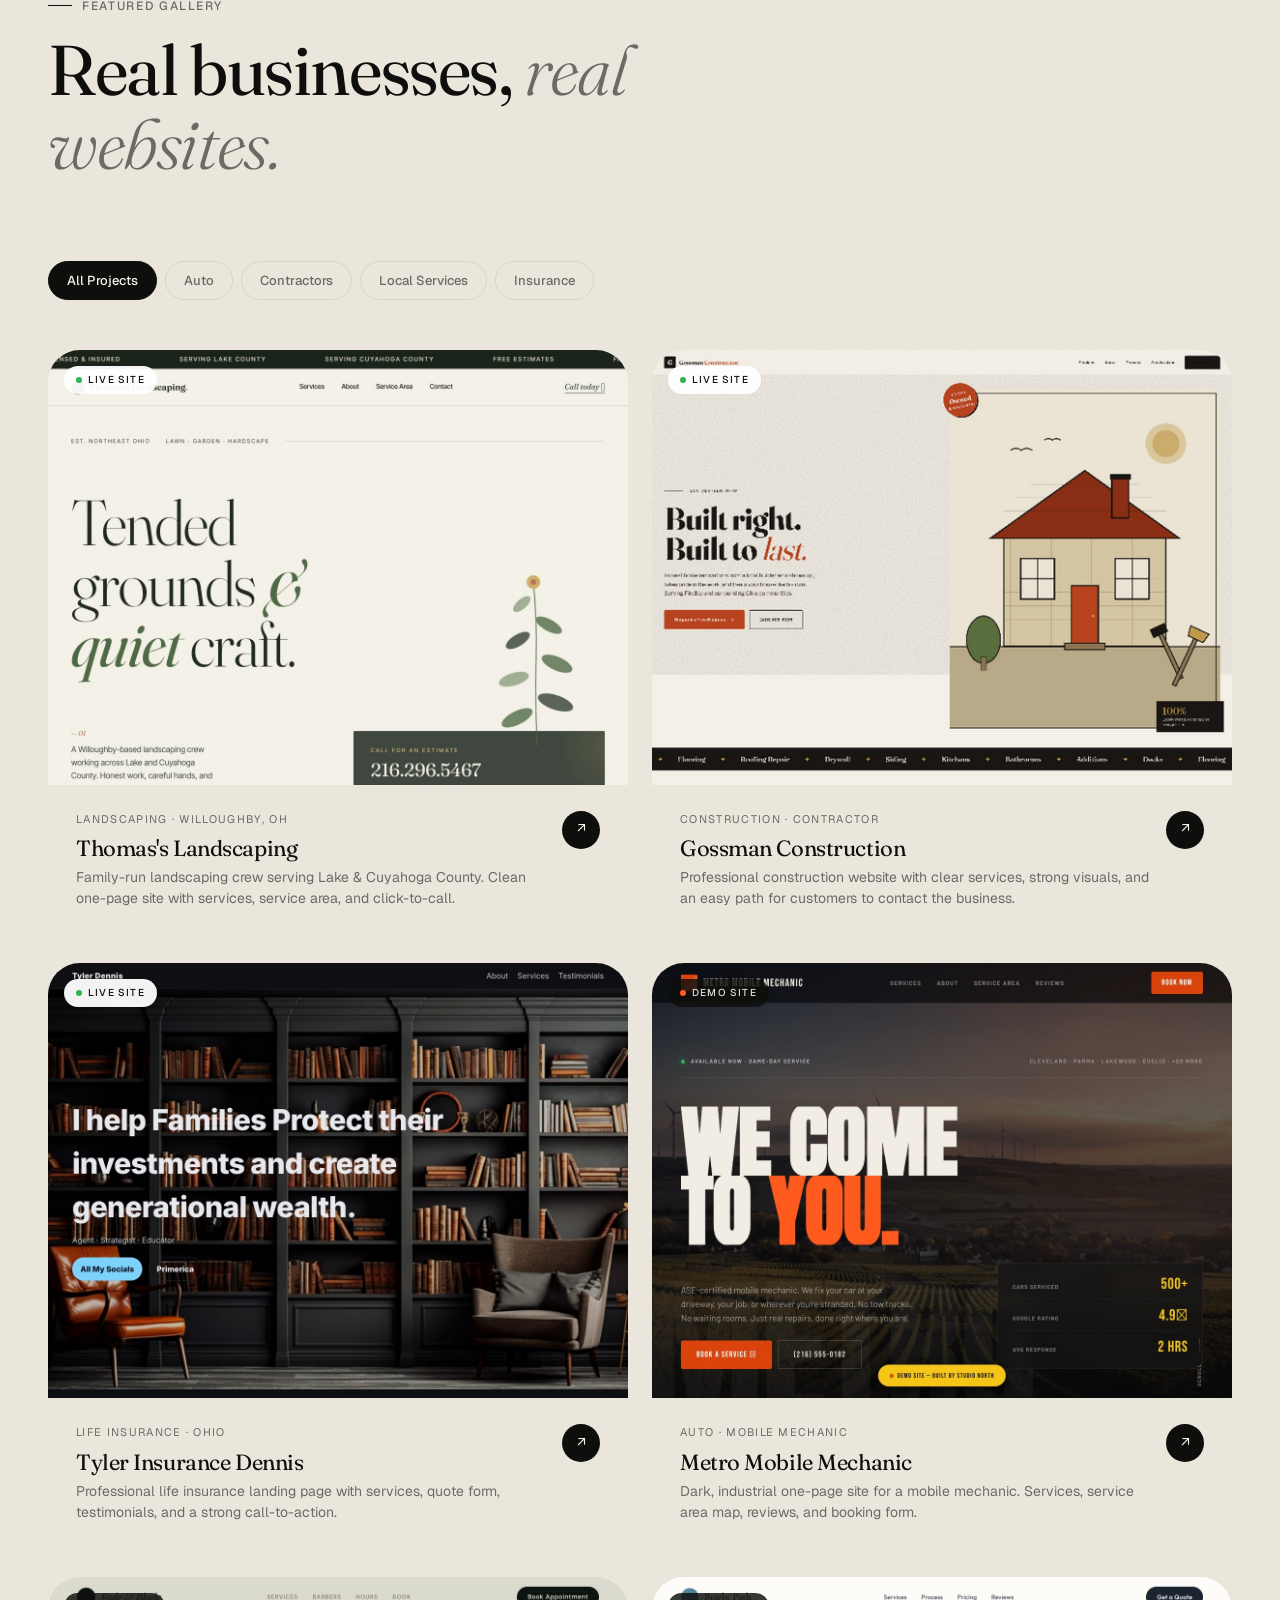
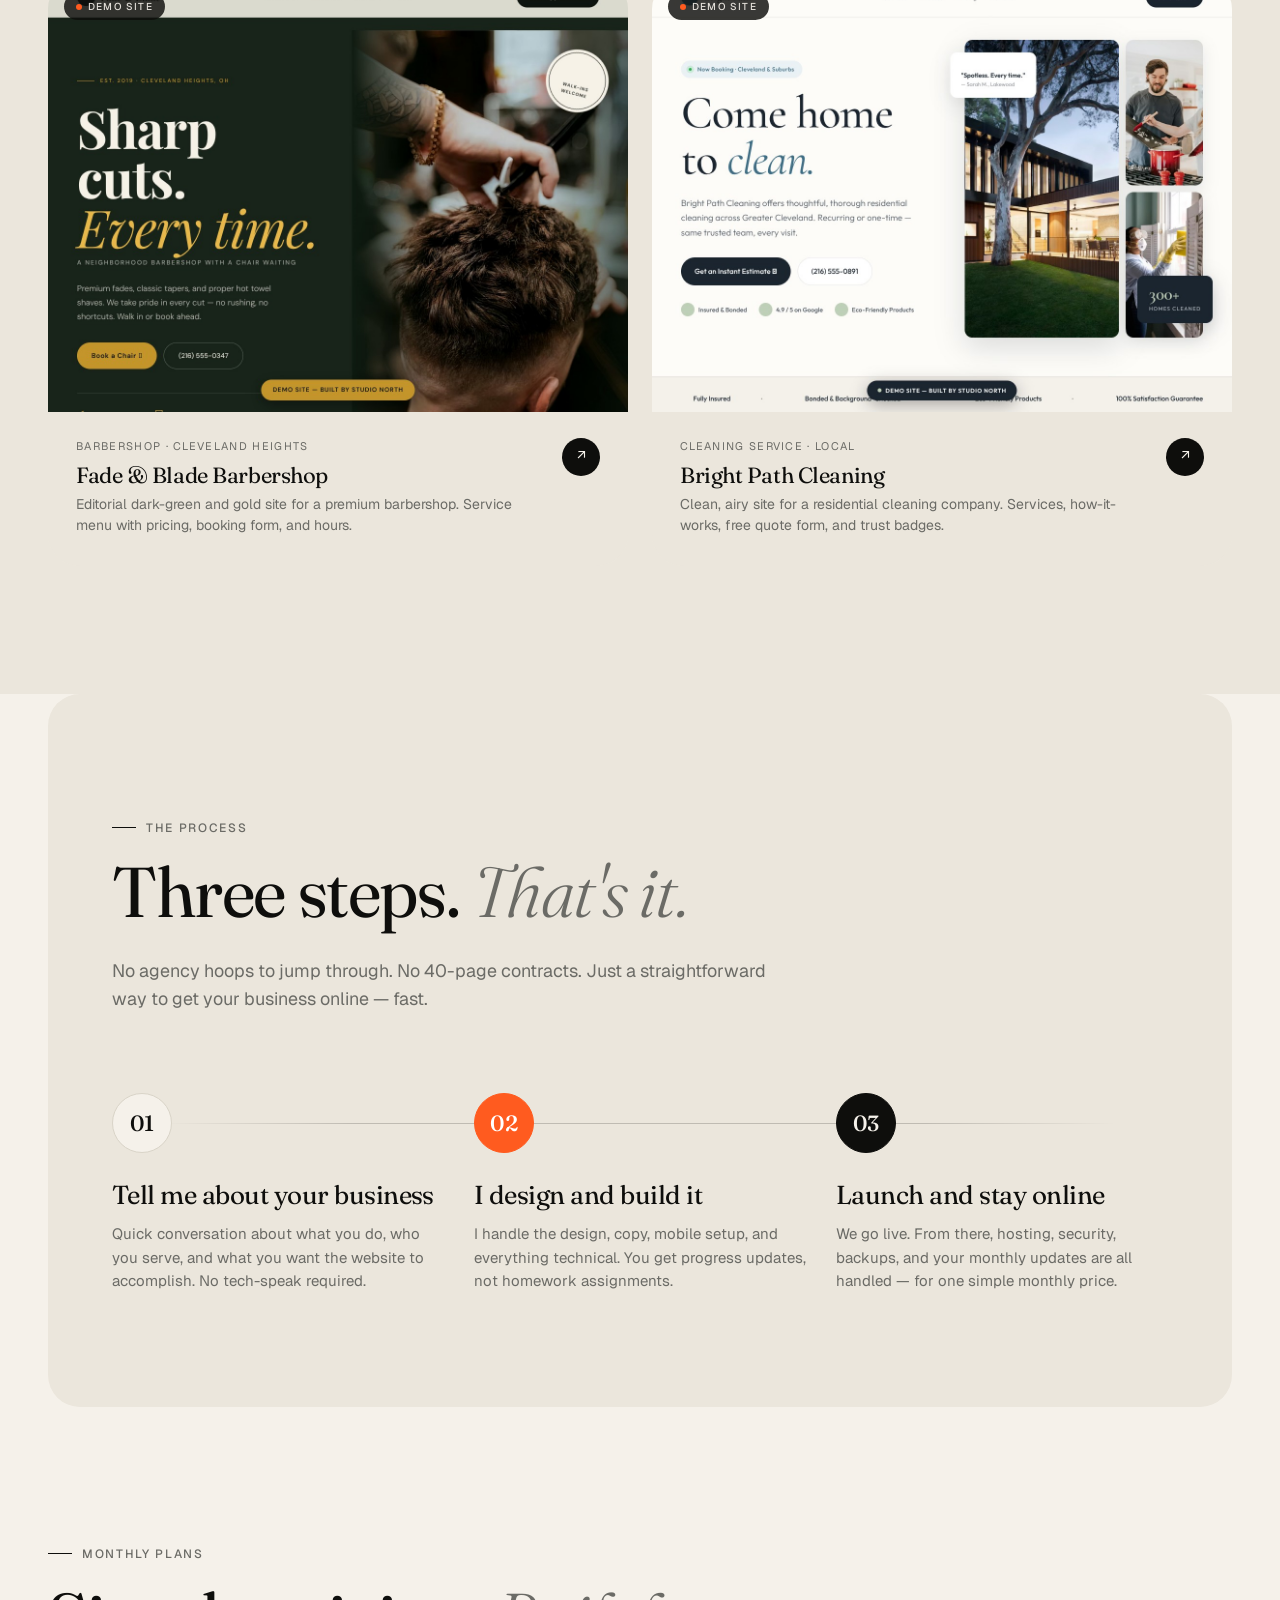
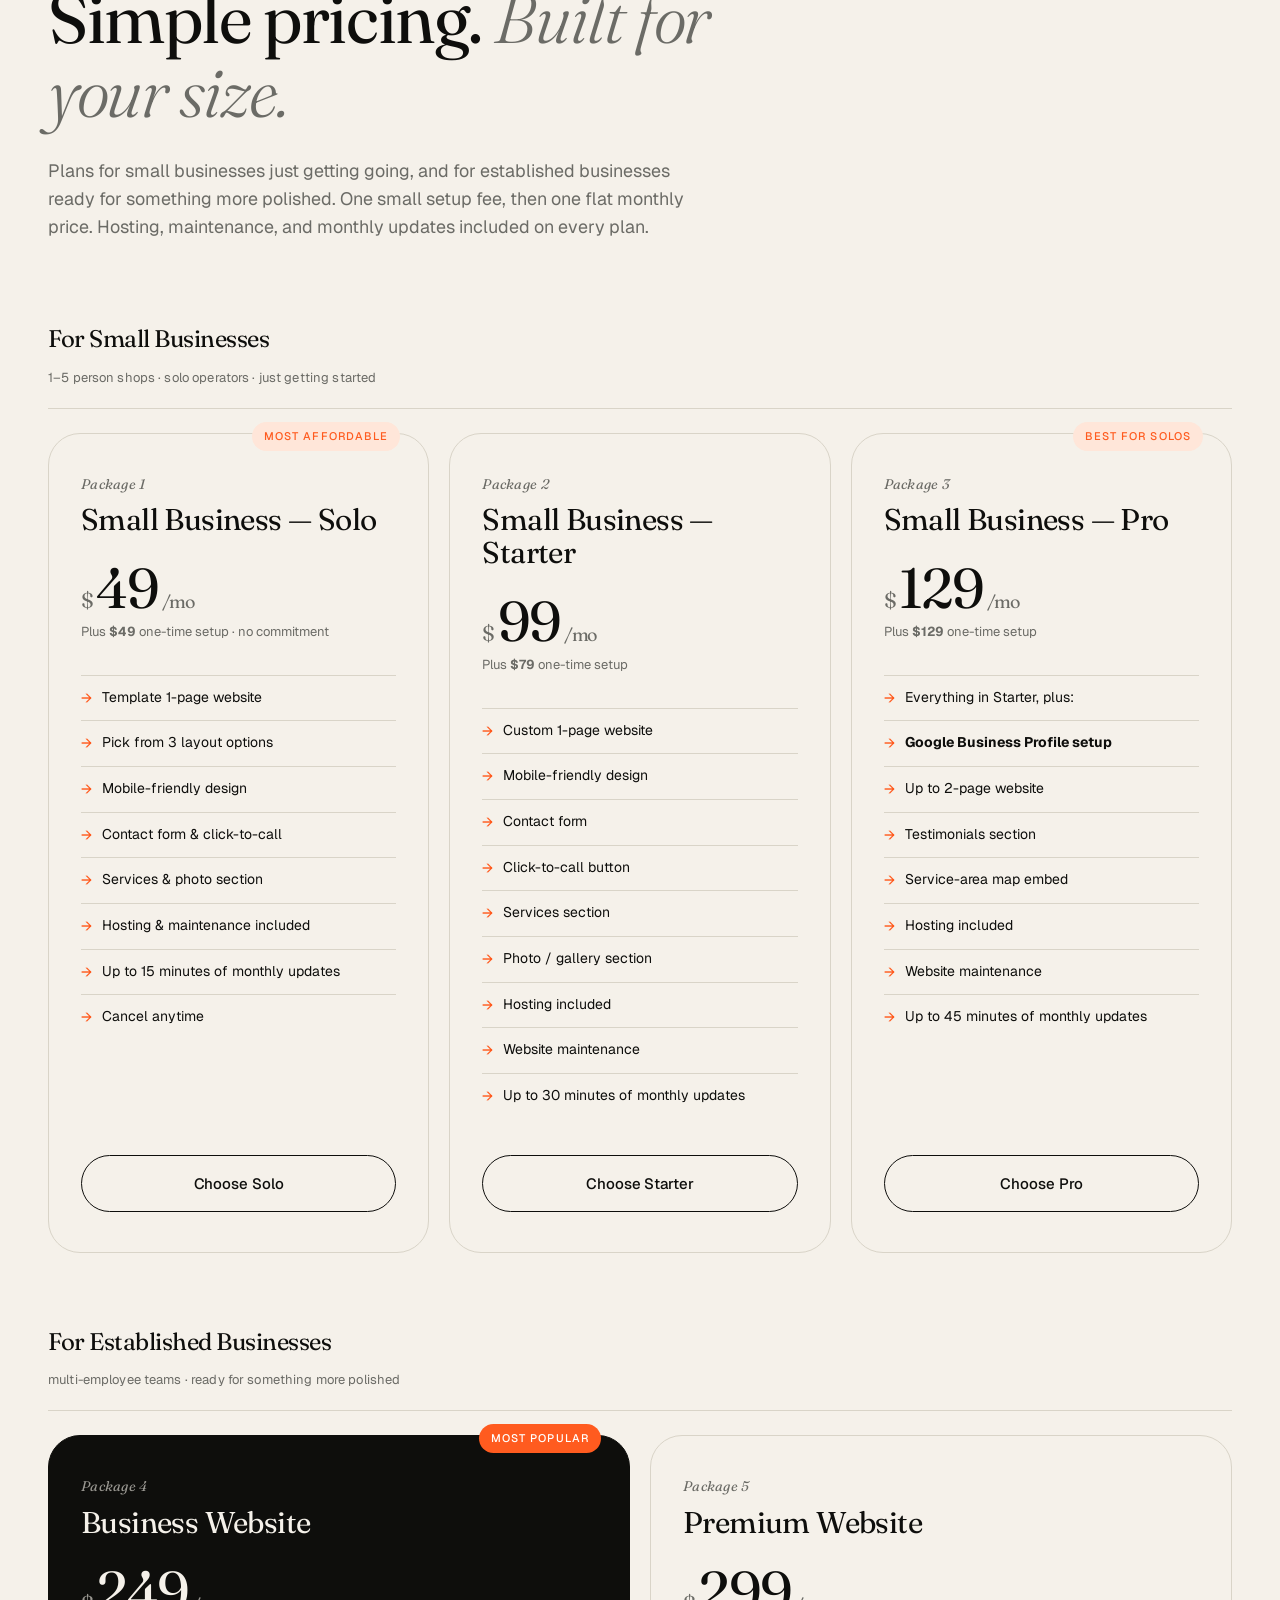
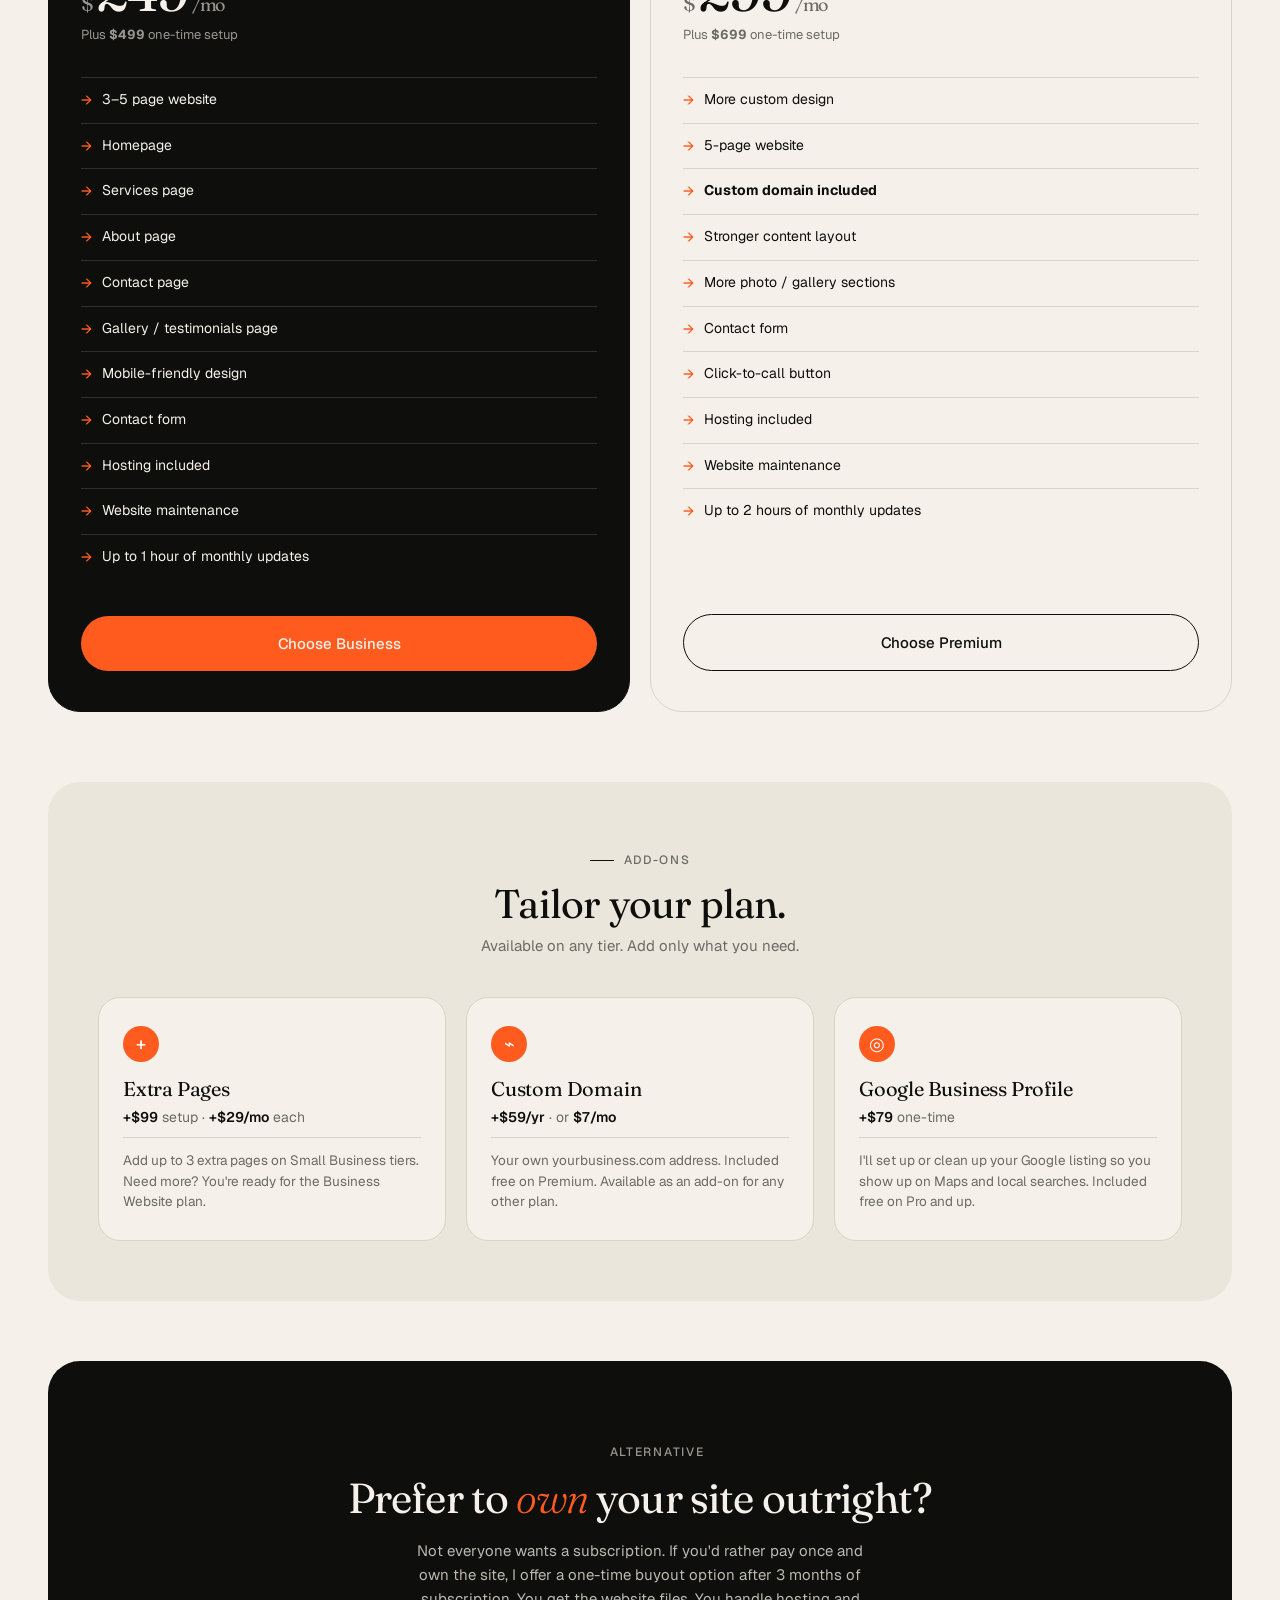
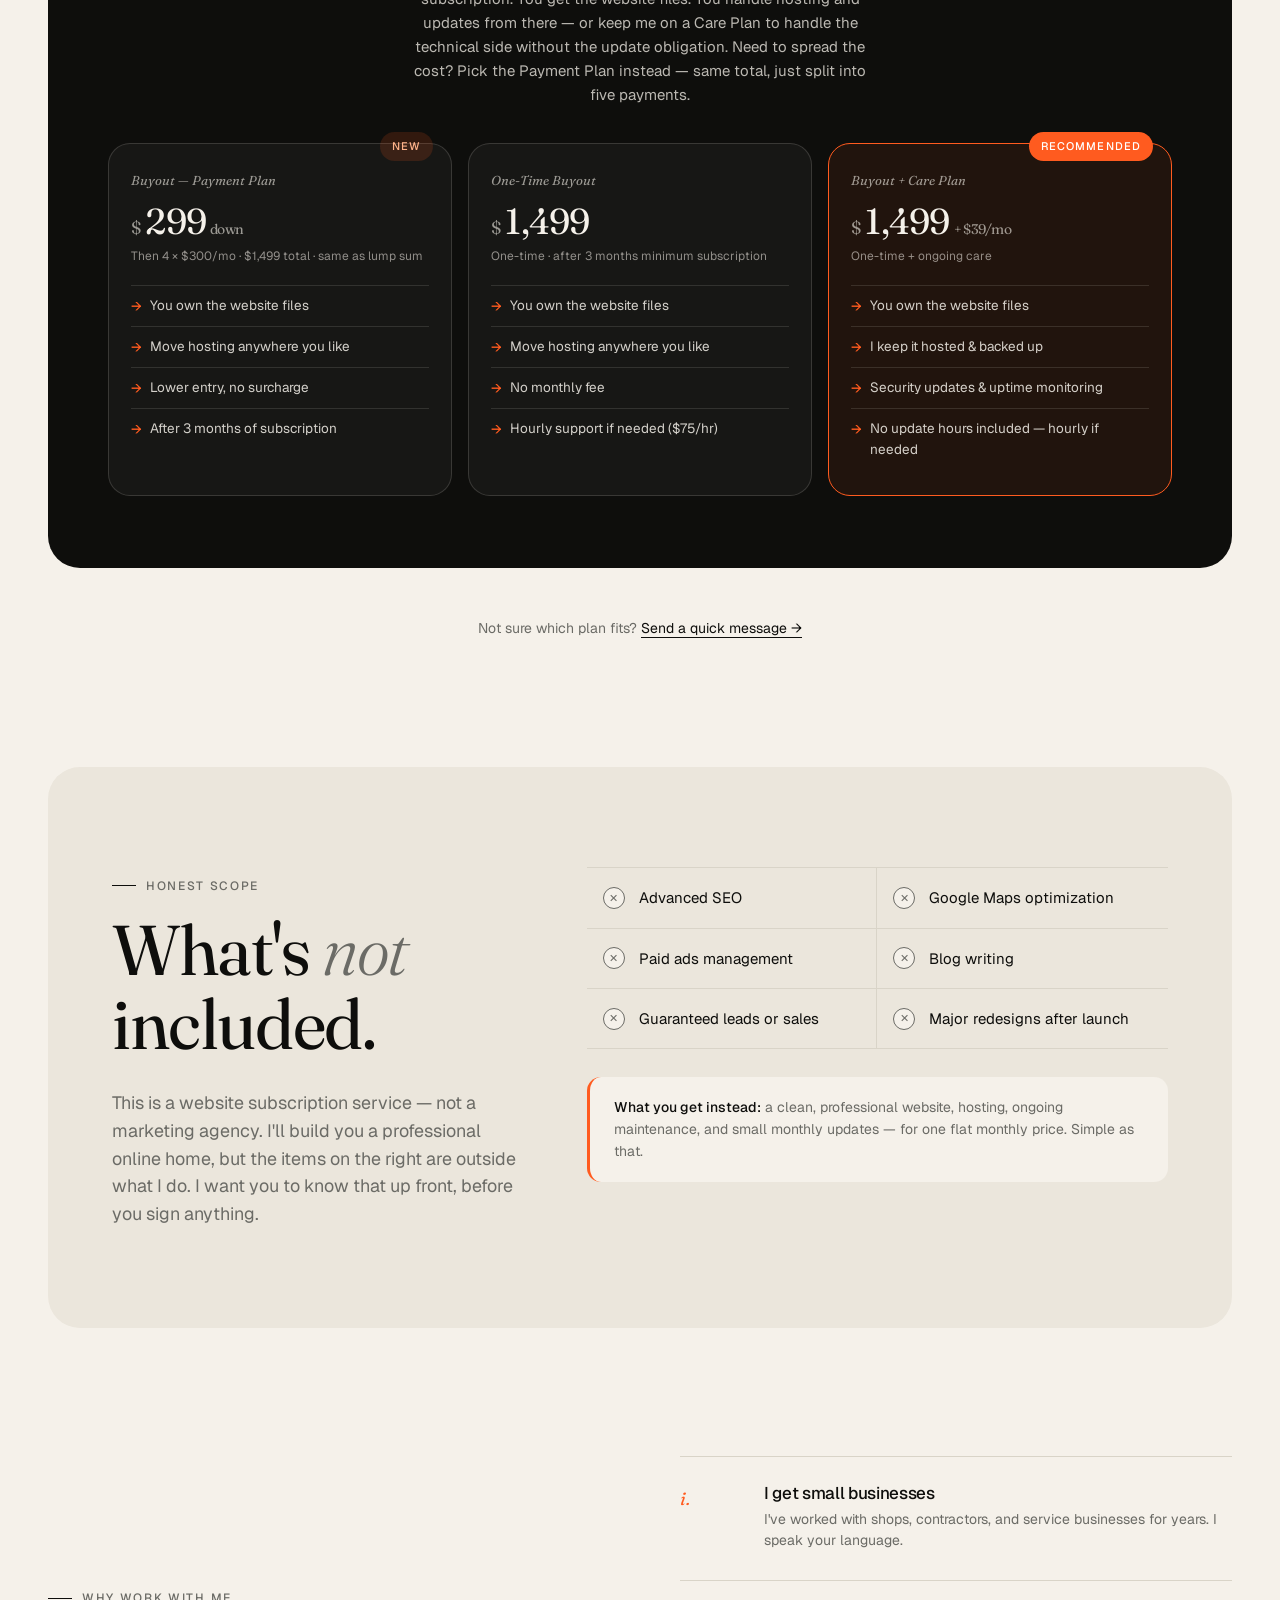
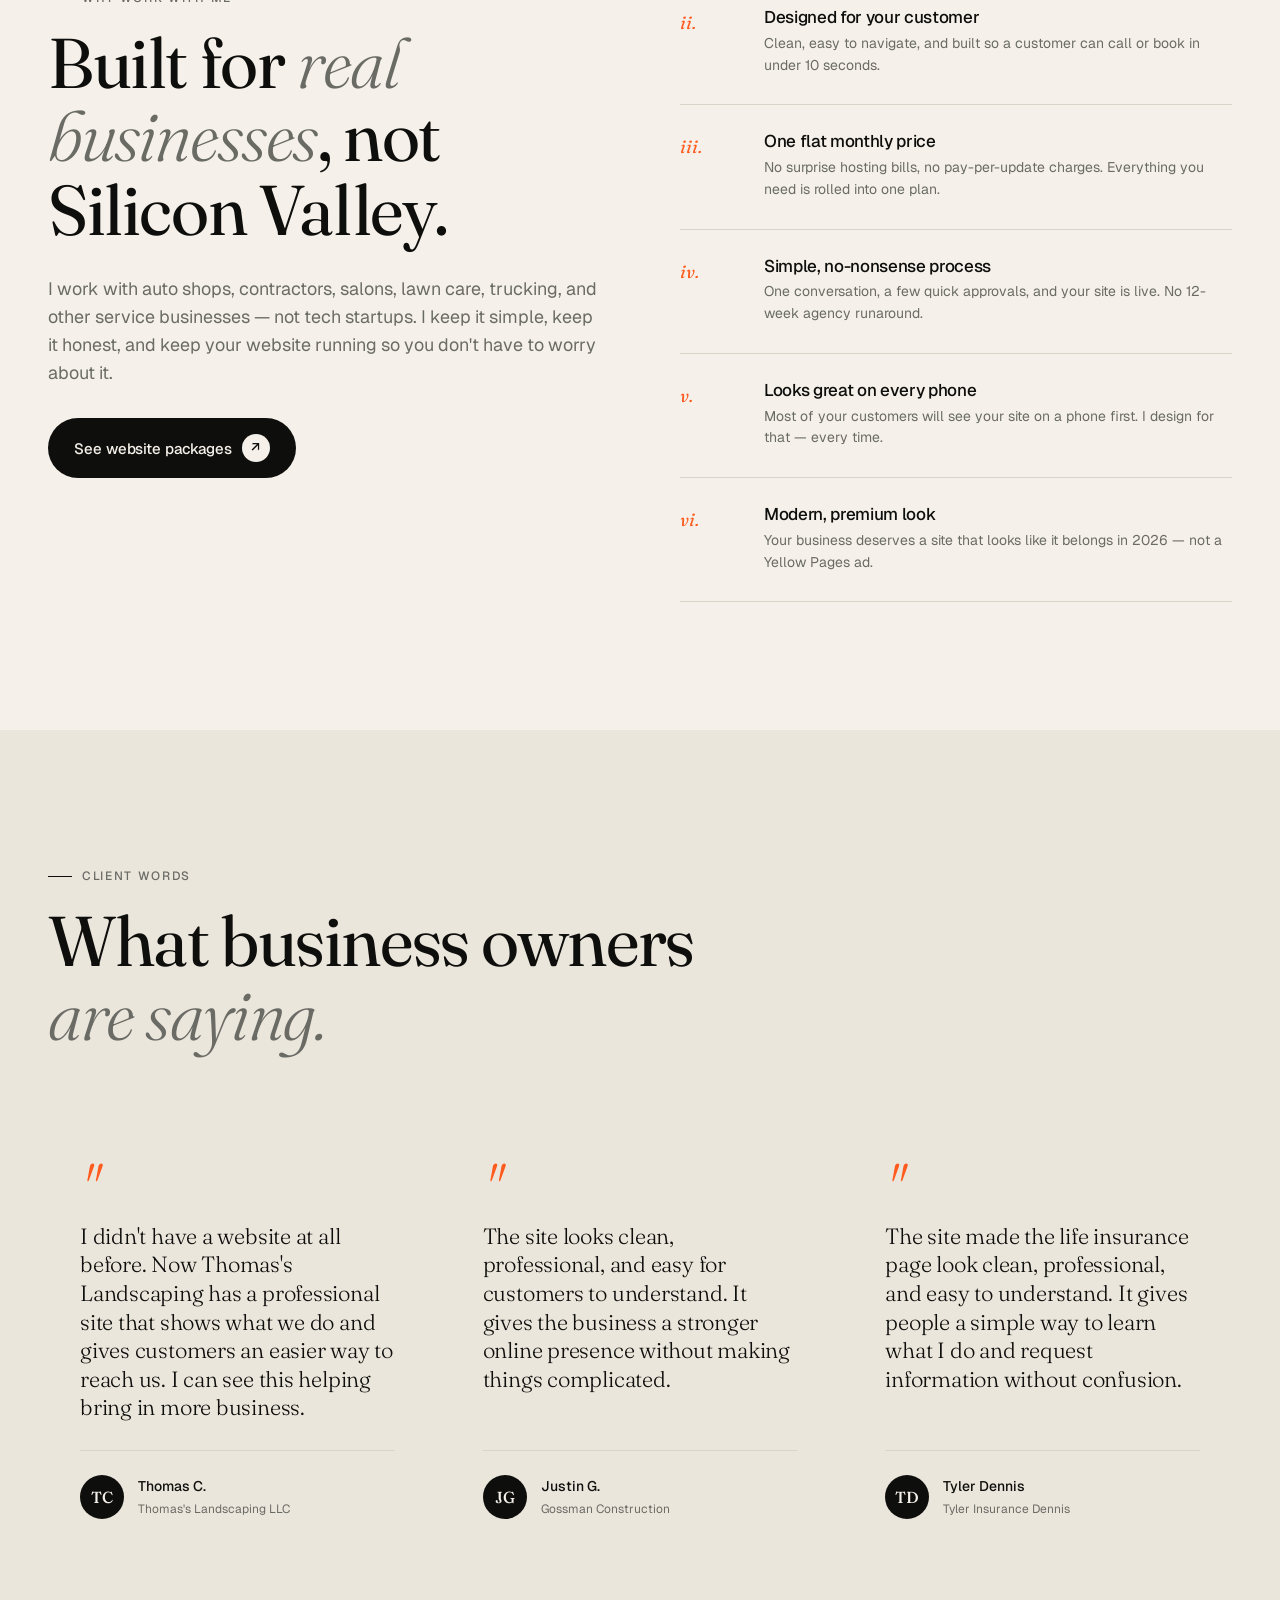
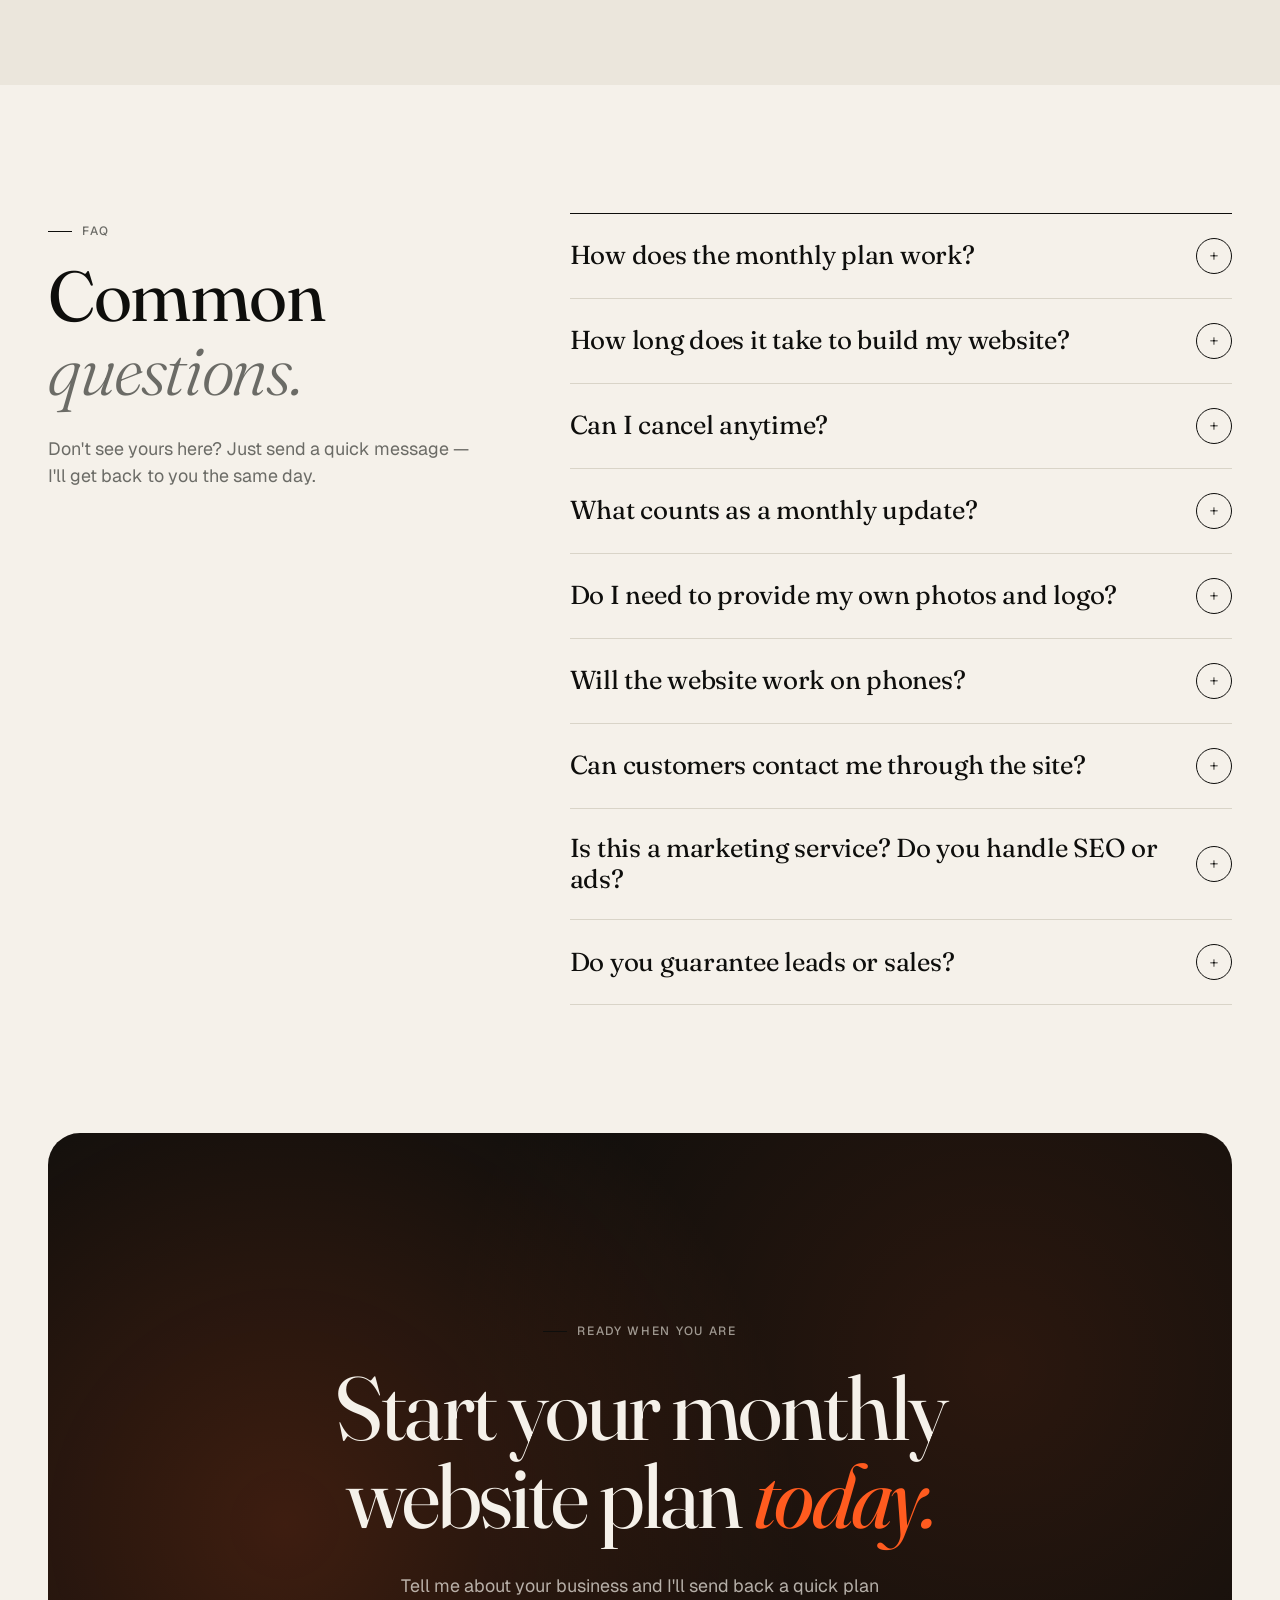
==== commit 87d9329c: "Add files via upload" ====
--- a/index.html
+++ b/index.html
@@ -4,15 +4,222 @@
 <head>
 <meta charset="UTF-8" />
 <meta name="viewport" content="width=device-width, initial-scale=1.0" />
-<title>Studio North — Monthly Website Plans for Small Businesses</title>
-<meta name="description" content="Professional websites for small businesses without the big upfront cost. Your website, hosting, maintenance, and monthly updates included in one simple monthly plan." />
-     <meta property="og:image" content="og-image.png" />
-
-<!-- ============================================
-     EDIT THESE: Fonts loaded from Google Fonts
-     Display: Fraunces (editorial, premium feel)
-     Body: Geist (clean, modern, readable)
-     ============================================ -->
+
+<!-- ── TITLE & DESCRIPTION ───────────────────────────────── -->
+<title>Studio North | Monthly Website Plans for Small Businesses in Cleveland, OH</title>
+<meta name="description" content="Studio North builds professional websites for small businesses in Cleveland, Ohio — starting at $49/mo. Website, hosting, and maintenance all included. Get started in 7 days." />
+<meta name="keywords" content="small business website design Cleveland Ohio, monthly website plan, affordable website for small business, local business website Cleveland, web design Cleveland OH, website maintenance plan" />
+<meta name="robots" content="index, follow" />
+<meta name="author" content="Studio North" />
+
+<!-- ── CANONICAL ─────────────────────────────────────────── -->
+<link rel="canonical" href="https://www.studionorthwebsites.com/" />
+
+<!-- ── OPEN GRAPH ─────────────────────────────────────────── -->
+<meta property="og:type"         content="website" />
+<meta property="og:site_name"    content="Studio North" />
+<meta property="og:title"        content="Studio North | Monthly Website Plans for Small Businesses" />
+<meta property="og:description"  content="Professional websites for small businesses starting at $49/mo. Hosting, maintenance, and monthly updates all included. Based in Cleveland, OH." />
+<meta property="og:url"          content="https://www.studionorthwebsites.com/" />
+<meta property="og:image"        content="https://www.studionorthwebsites.com/og-image.png" />
+<meta property="og:image:width"  content="1200" />
+<meta property="og:image:height" content="630" />
+<meta property="og:locale"       content="en_US" />
+
+<!-- ── TWITTER / X CARD ──────────────────────────────────── -->
+<meta name="twitter:card"        content="summary_large_image" />
+<meta name="twitter:title"       content="Studio North | Monthly Website Plans for Small Businesses" />
+<meta name="twitter:description" content="Professional websites for small businesses starting at $49/mo. Hosting, maintenance & monthly updates included. Cleveland, OH." />
+<meta name="twitter:image"       content="https://www.studionorthwebsites.com/og-image.png" />
+
+<!-- ── GEO / LOCAL META ──────────────────────────────────── -->
+<meta name="geo.region"    content="US-OH" />
+<meta name="geo.placename" content="Cleveland, Ohio" />
+<meta name="geo.position"  content="41.4993;-81.6944" />
+<meta name="ICBM"          content="41.4993, -81.6944" />
+
+<!-- ── LOCAL BUSINESS STRUCTURED DATA (JSON-LD) ─────────── -->
+<script type="application/ld+json">
+{
+  "@context": "https://schema.org",
+  "@type": "LocalBusiness",
+  "name": "Studio North",
+  "description": "Studio North builds simple, professional websites for small businesses on a monthly plan. Website, hosting, maintenance, and monthly updates all included.",
+  "url": "https://www.studionorthwebsites.com",
+  "telephone": "+12166002694",
+  "email": "StudioNorthWebsites@pm.me",
+  "address": {
+    "@type": "PostalAddress",
+    "addressLocality": "Cleveland",
+    "addressRegion": "OH",
+    "addressCountry": "US"
+  },
+  "geo": {
+    "@type": "GeoCoordinates",
+    "latitude": 41.4993,
+    "longitude": -81.6944
+  },
+  "openingHoursSpecification": [
+    {
+      "@type": "OpeningHoursSpecification",
+      "dayOfWeek": ["Monday","Tuesday","Wednesday","Thursday","Friday"],
+      "opens": "09:00",
+      "closes": "18:00"
+    }
+  ],
+  "priceRange": "$49–$299/mo",
+  "currenciesAccepted": "USD",
+  "paymentAccepted": "Credit Card, Bank Transfer",
+  "areaServed": {
+    "@type": "State",
+    "name": "Ohio"
+  },
+  "serviceType": "Web Design & Development",
+  "hasOfferCatalog": {
+    "@type": "OfferCatalog",
+    "name": "Monthly Website Plans",
+    "itemListElement": [
+      {
+        "@type": "Offer",
+        "name": "Small Business Solo",
+        "price": "49",
+        "priceCurrency": "USD",
+        "priceSpecification": {
+          "@type": "UnitPriceSpecification",
+          "price": "49",
+          "priceCurrency": "USD",
+          "unitText": "per month"
+        }
+      },
+      {
+        "@type": "Offer",
+        "name": "Small Business Starter",
+        "price": "99",
+        "priceCurrency": "USD",
+        "priceSpecification": {
+          "@type": "UnitPriceSpecification",
+          "price": "99",
+          "priceCurrency": "USD",
+          "unitText": "per month"
+        }
+      },
+      {
+        "@type": "Offer",
+        "name": "Small Business Pro",
+        "price": "129",
+        "priceCurrency": "USD",
+        "priceSpecification": {
+          "@type": "UnitPriceSpecification",
+          "price": "129",
+          "priceCurrency": "USD",
+          "unitText": "per month"
+        }
+      },
+      {
+        "@type": "Offer",
+        "name": "Business Website",
+        "price": "249",
+        "priceCurrency": "USD",
+        "priceSpecification": {
+          "@type": "UnitPriceSpecification",
+          "price": "249",
+          "priceCurrency": "USD",
+          "unitText": "per month"
+        }
+      },
+      {
+        "@type": "Offer",
+        "name": "Premium Website",
+        "price": "299",
+        "priceCurrency": "USD",
+        "priceSpecification": {
+          "@type": "UnitPriceSpecification",
+          "price": "299",
+          "priceCurrency": "USD",
+          "unitText": "per month"
+        }
+      }
+    ]
+  },
+  "sameAs": []
+}
+</script>
+
+<!-- ── FAQ STRUCTURED DATA ────────────────────────────────── -->
+<script type="application/ld+json">
+{
+  "@context": "https://schema.org",
+  "@type": "FAQPage",
+  "mainEntity": [
+    {
+      "@type": "Question",
+      "name": "How does the monthly website plan work?",
+      "acceptedAnswer": {
+        "@type": "Answer",
+        "text": "You pay a small one-time setup fee, then a flat monthly price. That covers your website, hosting, ongoing maintenance, and a set amount of monthly updates."
+      }
+    },
+    {
+      "@type": "Question",
+      "name": "How long does it take to build my website?",
+      "acceptedAnswer": {
+        "@type": "Answer",
+        "text": "Most landing pages are ready in about 5–7 days. Three to five page business sites take 10–14 days. Premium sites usually run 2–3 weeks."
+      }
+    },
+    {
+      "@type": "Question",
+      "name": "How much does a monthly website plan cost?",
+      "acceptedAnswer": {
+        "@type": "Answer",
+        "text": "Plans start at $49/month for the Small Business Solo plan. All plans include your website, hosting, maintenance, and monthly updates."
+      }
+    },
+    {
+      "@type": "Question",
+      "name": "Can I cancel my monthly plan at any time?",
+      "acceptedAnswer": {
+        "@type": "Answer",
+        "text": "Yes. There are no long-term contracts. You can cancel any time with 30 days notice."
+      }
+    },
+    {
+      "@type": "Question",
+      "name": "Do I need to provide my own photos and logo?",
+      "acceptedAnswer": {
+        "@type": "Answer",
+        "text": "Photos and a logo help, but they are not required to start. Professional stock photos that fit your business can be used, and logo options are available if needed."
+      }
+    },
+    {
+      "@type": "Question",
+      "name": "Will my website work on mobile phones?",
+      "acceptedAnswer": {
+        "@type": "Answer",
+        "text": "Yes. Every site is built mobile-first and will look clean and load properly on phones, tablets, and computers."
+      }
+    },
+    {
+      "@type": "Question",
+      "name": "Can customers contact me through the site?",
+      "acceptedAnswer": {
+        "@type": "Answer",
+        "text": "Yes. Every site comes with a contact form that delivers messages straight to your email, plus click-to-call buttons so customers can ring you with one tap on their phone."
+      }
+    },
+    {
+      "@type": "Question",
+      "name": "Do you handle SEO or ads?",
+      "acceptedAnswer": {
+        "@type": "Answer",
+        "text": "The focus is websites, not full-service marketing. Google Business Profile setup is available — included free on Small Business Pro and up, or available as a $79 one-time add-on for any plan."
+      }
+    }
+  ]
+}
+</script>
+
+<!-- ── FONTS ──────────────────────────────────────────────── -->
 <link rel="preconnect" href="https://fonts.googleapis.com">
 <link rel="preconnect" href="https://fonts.gstatic.com" crossorigin>
 <link href="https://fonts.googleapis.com/css2?family=Fraunces:ital,opsz,wght@0,9..144,300..900;1,9..144,300..900&family=Geist:wght@300;400;500;600;700&display=swap" rel="stylesheet">
@@ -899,6 +1106,13 @@
         </div>
         <div class="faq-item">
           <div class="faq-q">
+            Can I cancel anytime?
+            <span class="faq-toggle">+</span>
+          </div>
+          <div class="faq-a">Yes. There are no long-term contracts. You can cancel any time with 30 days notice. Your site will remain live until the end of your paid period.</div>
+        </div>
+        <div class="faq-item">
+          <div class="faq-q">
             What counts as a monthly update?
             <span class="faq-toggle">+</span>
           </div>
